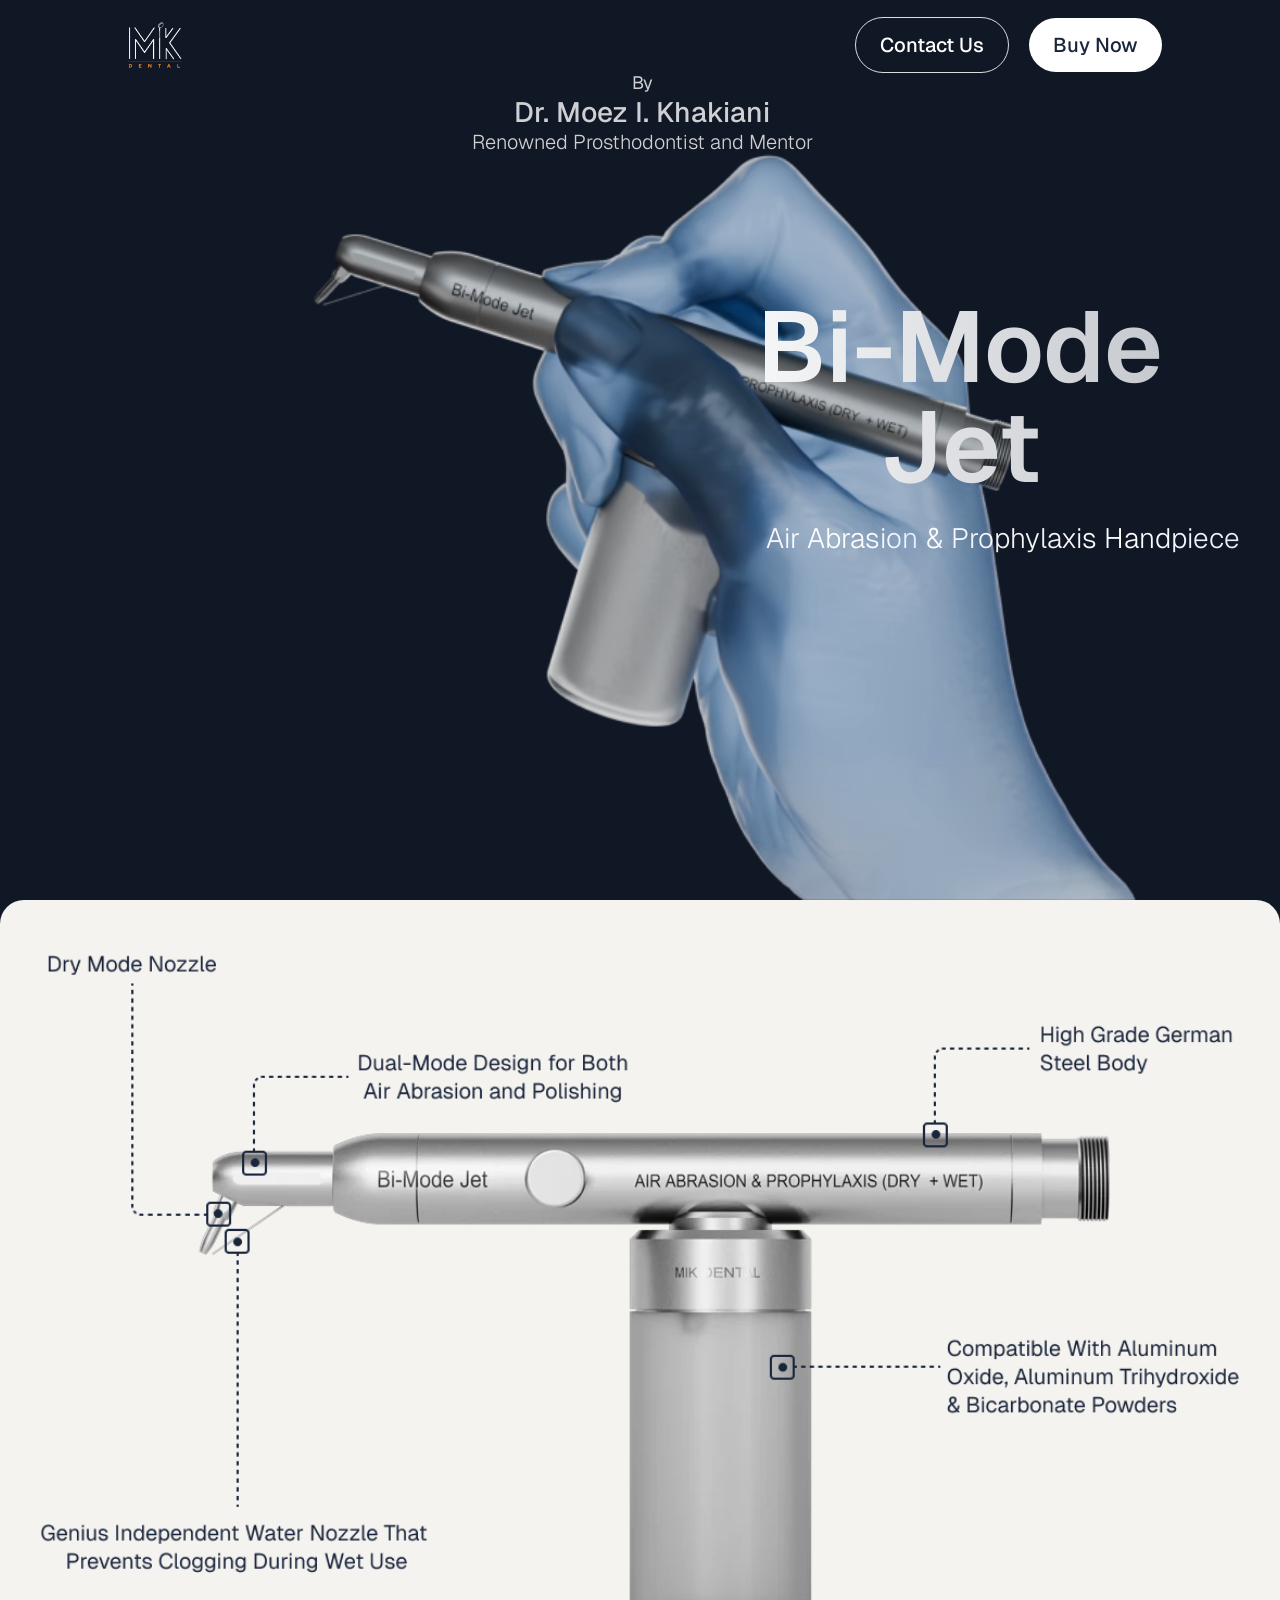
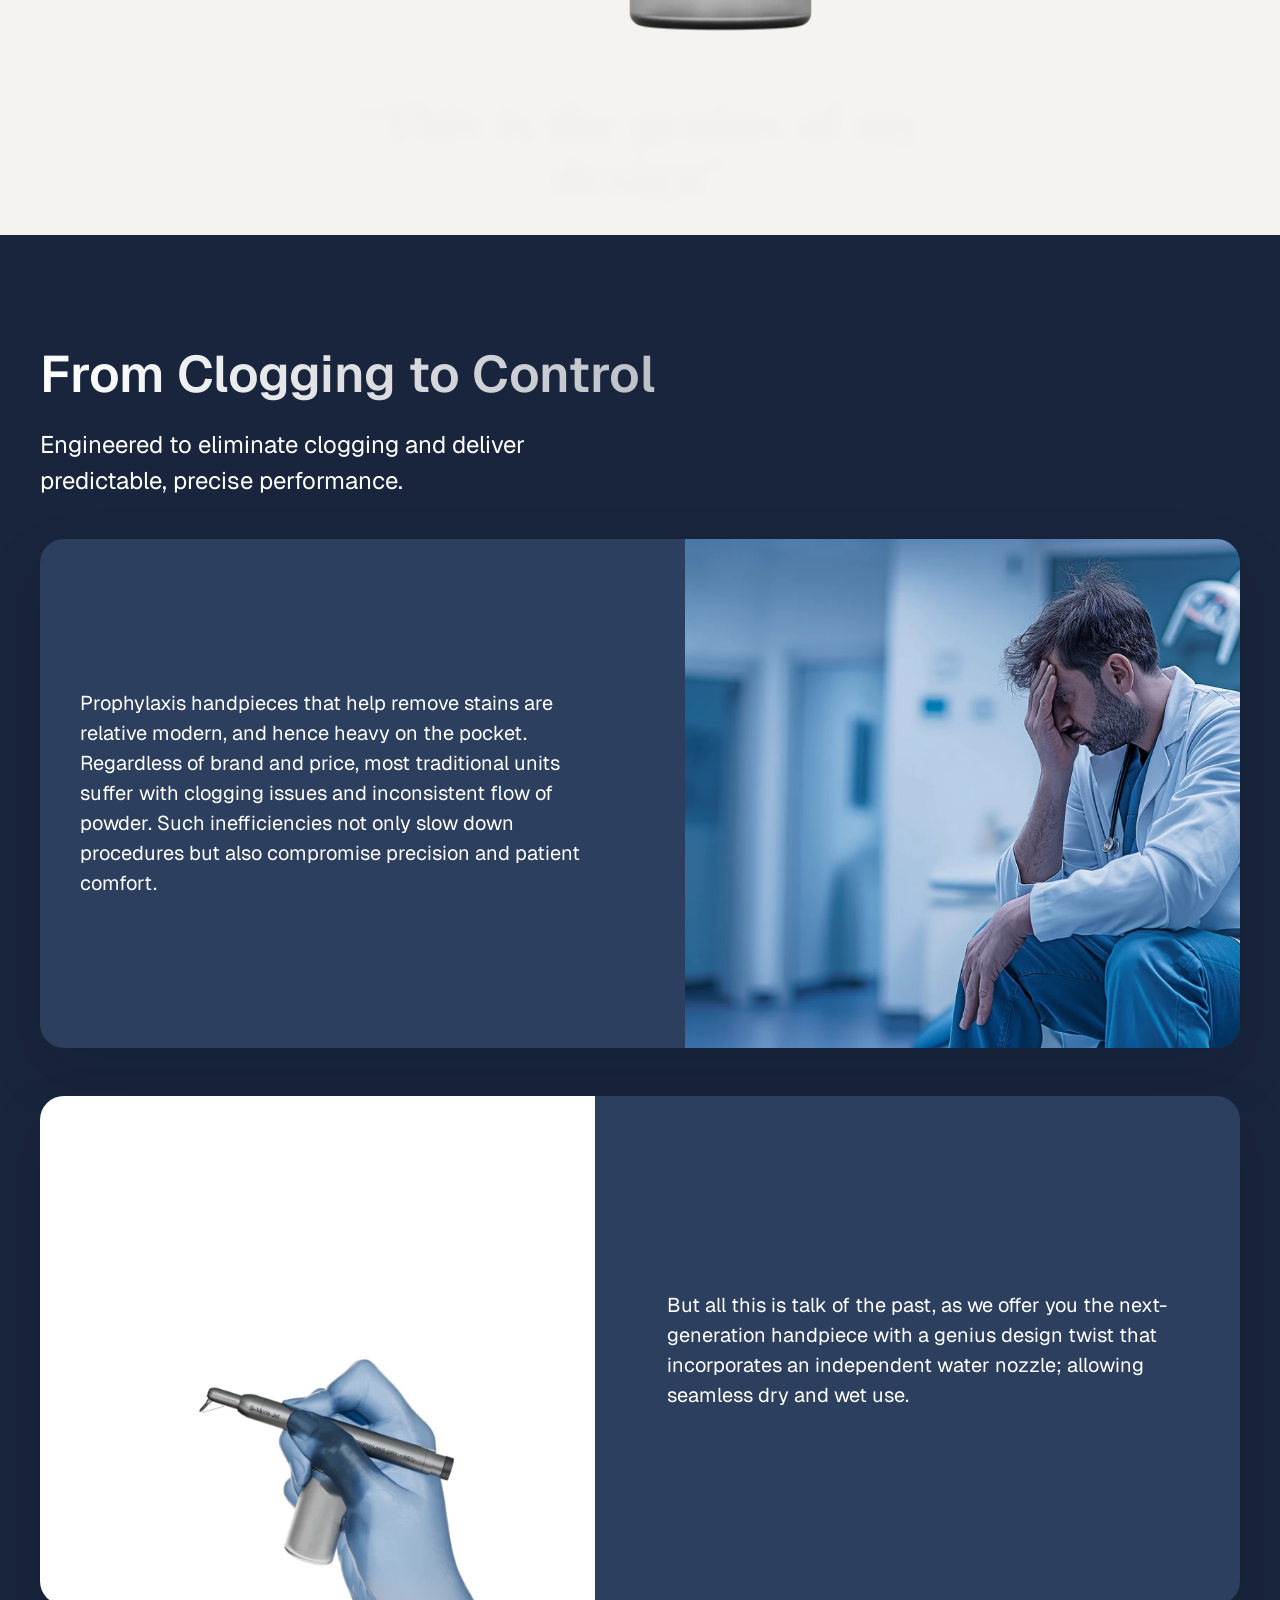
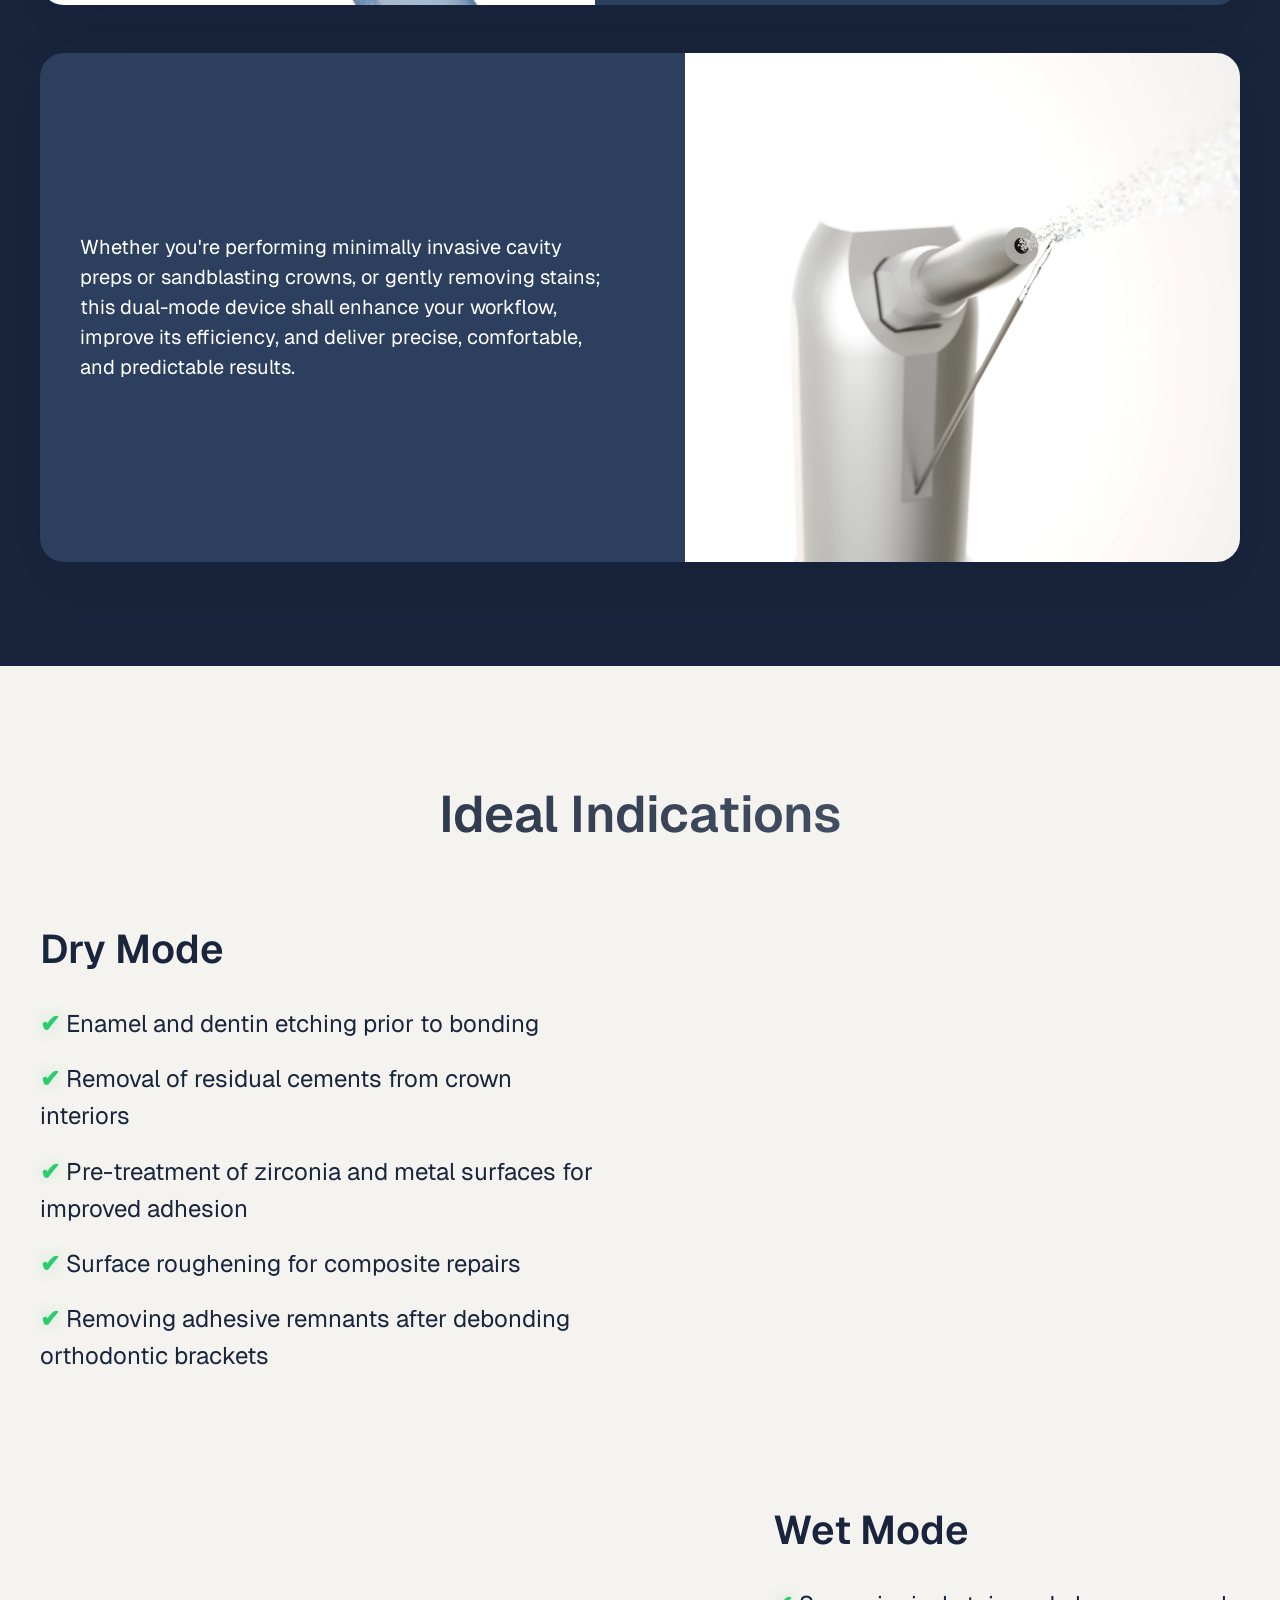
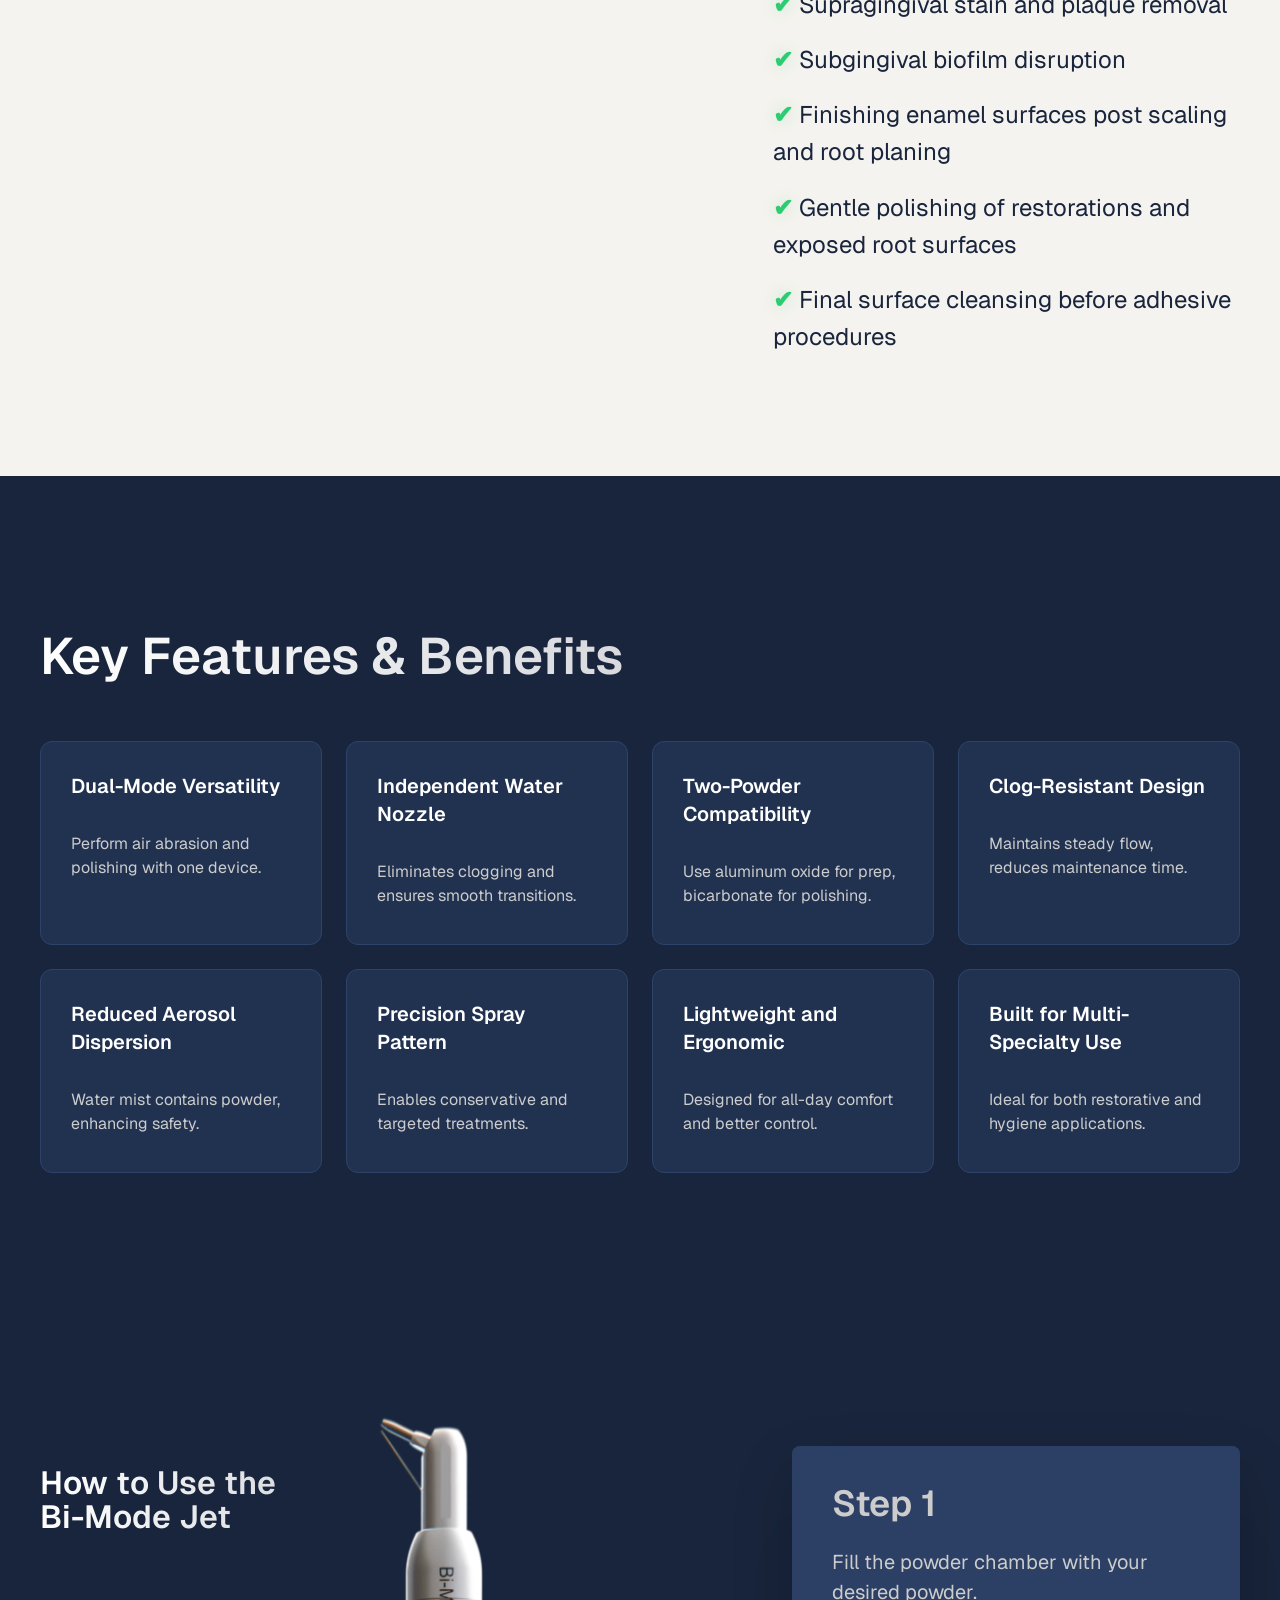
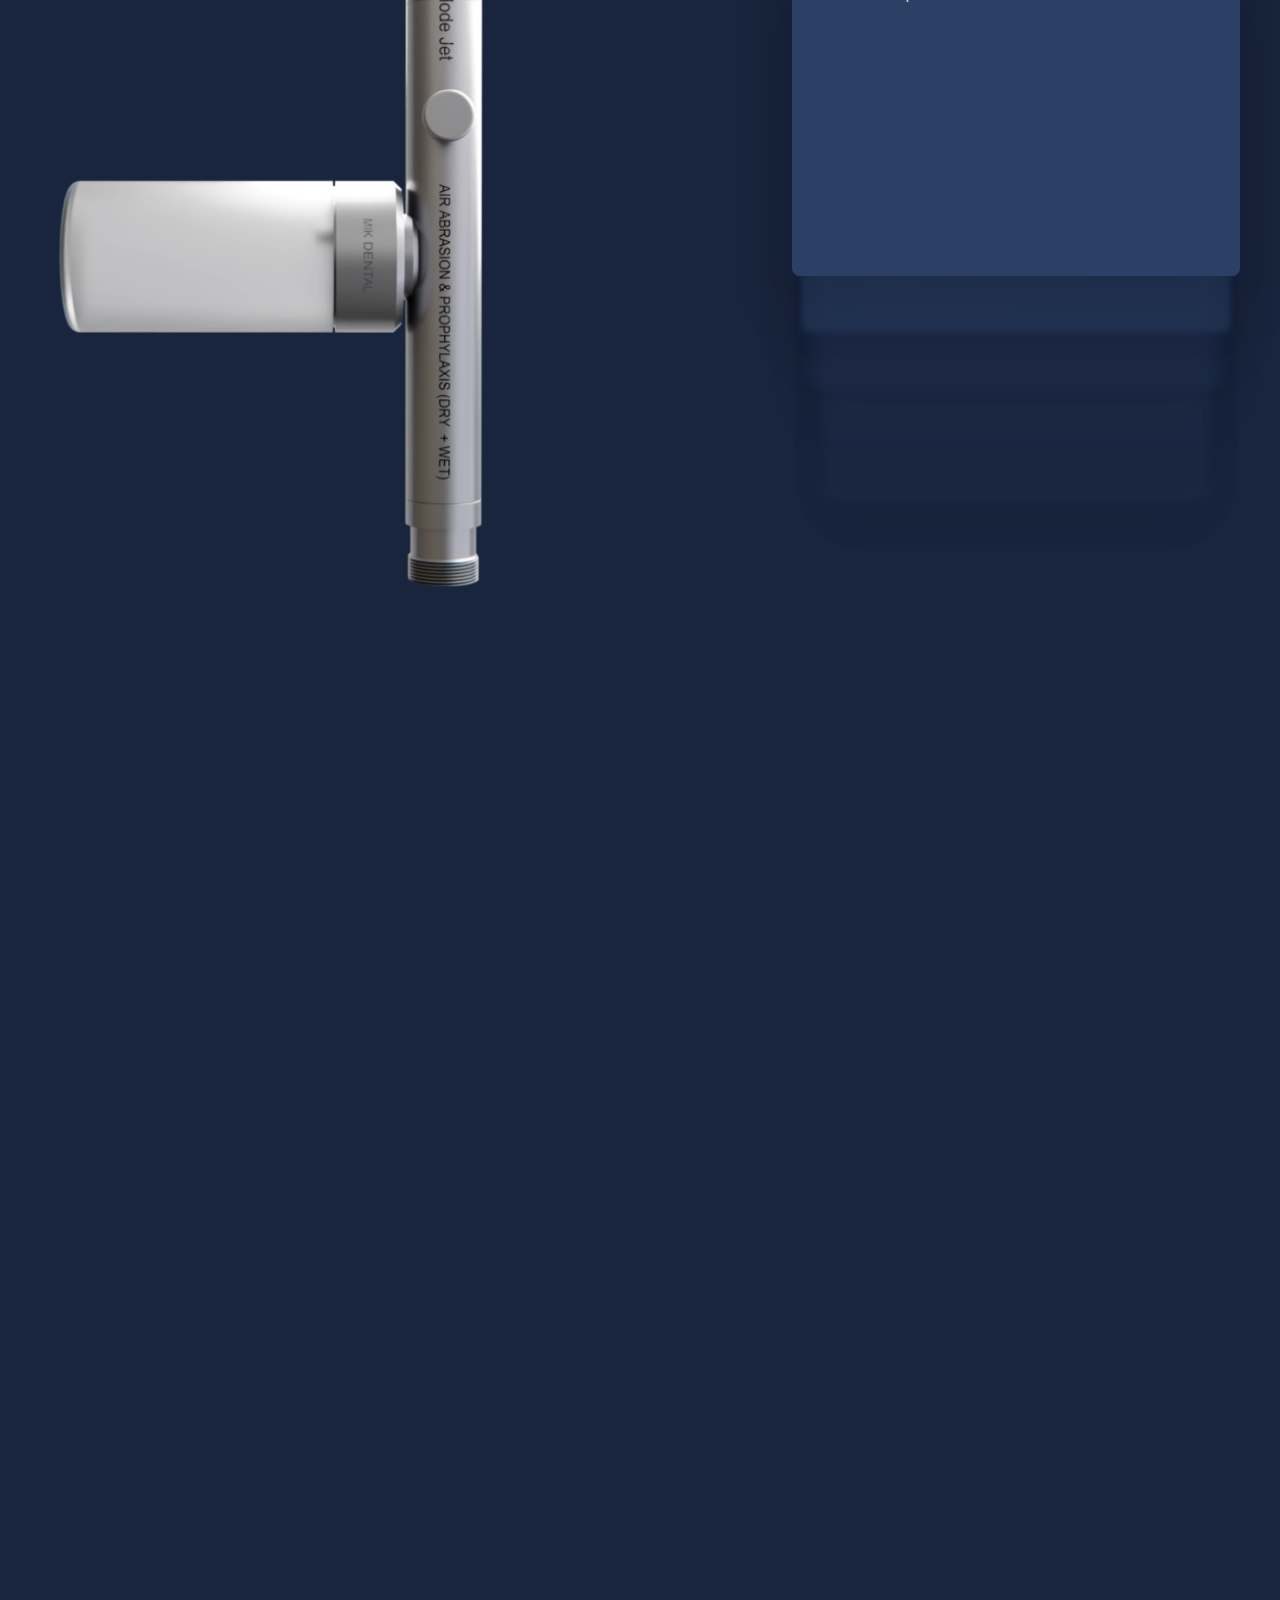
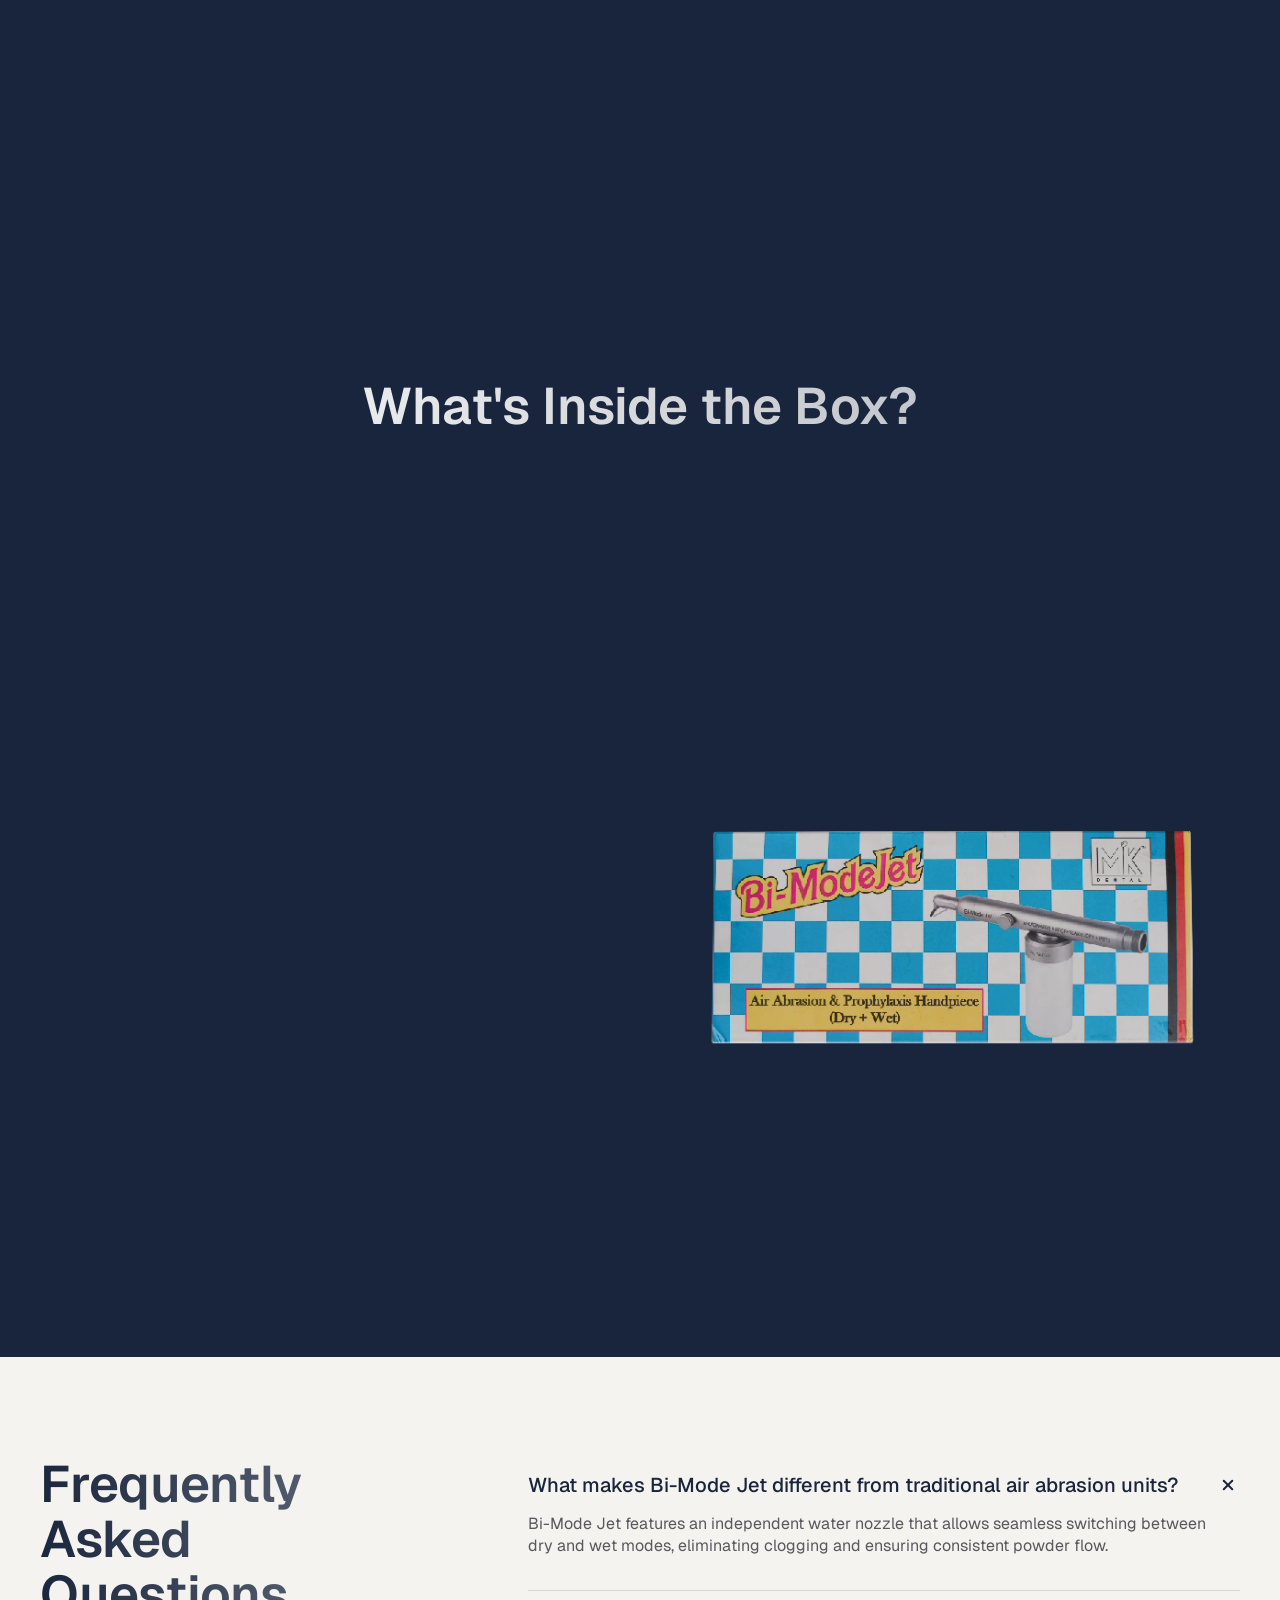
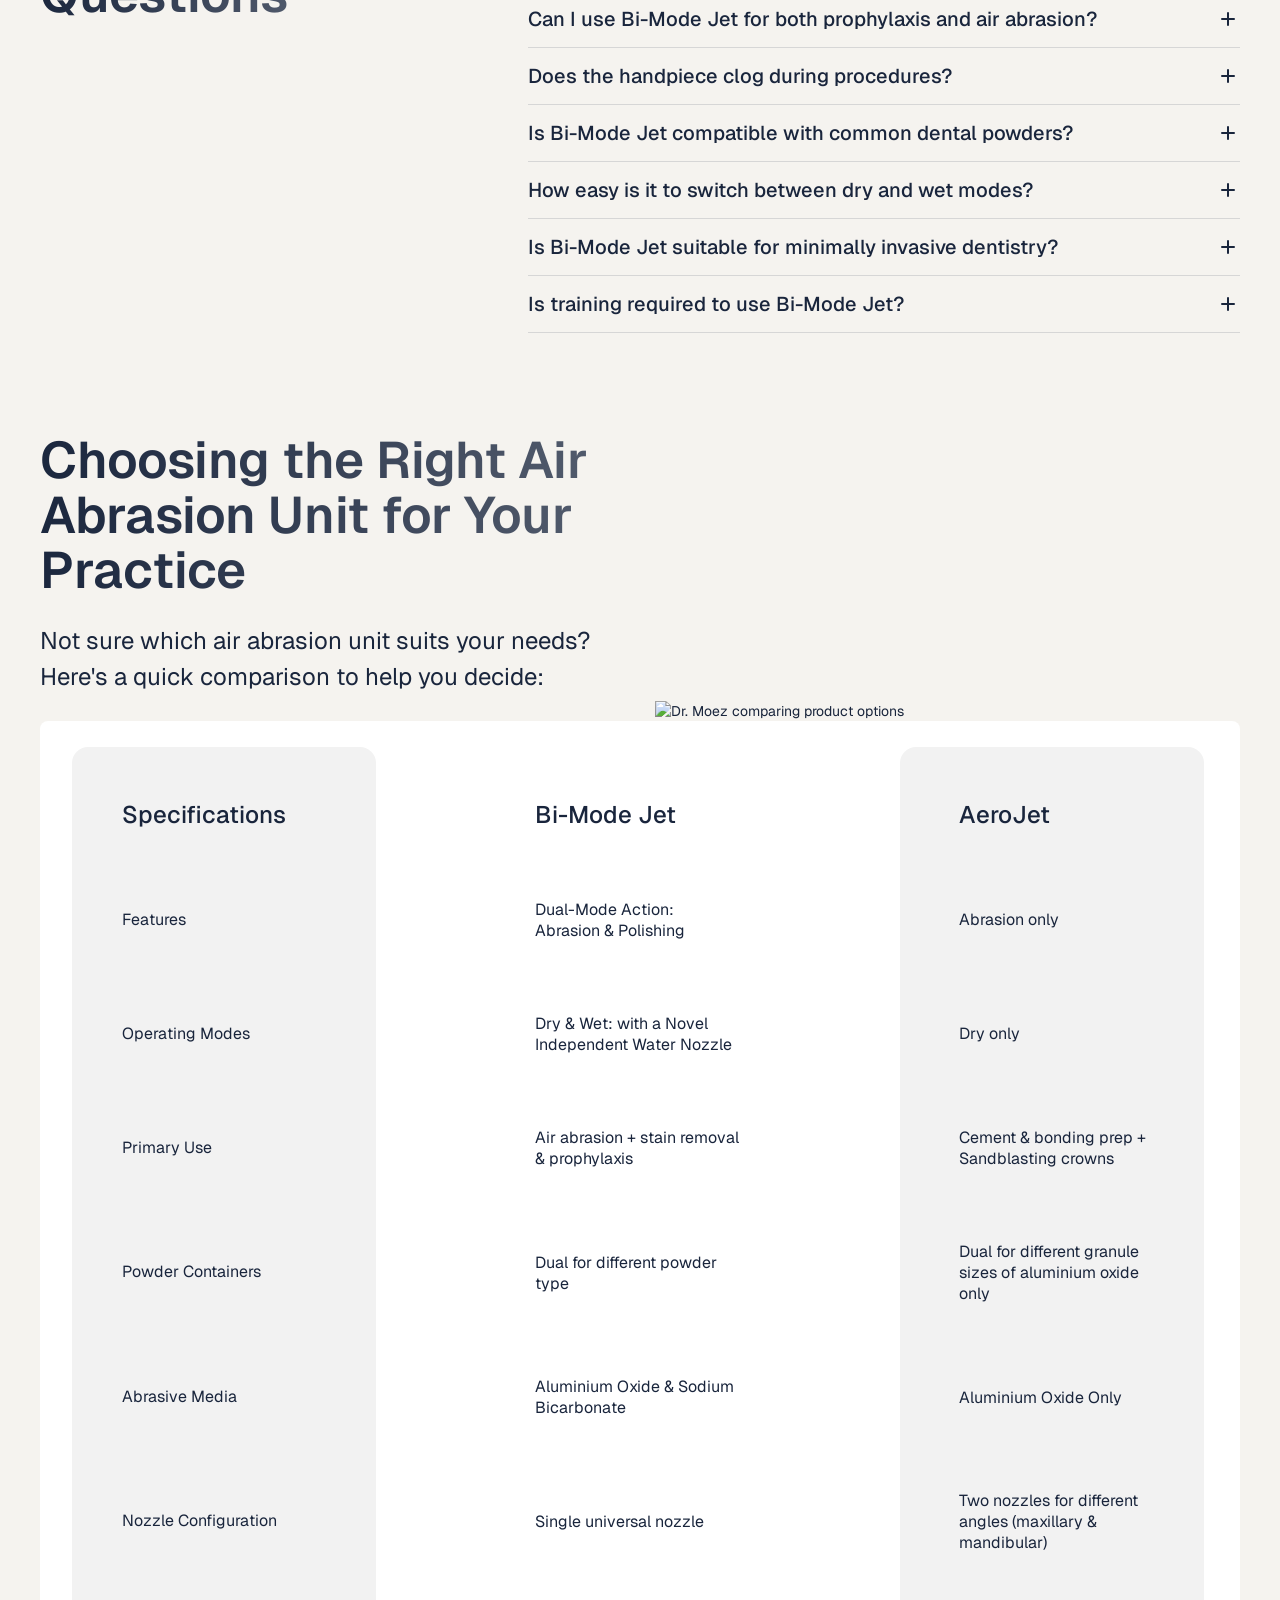
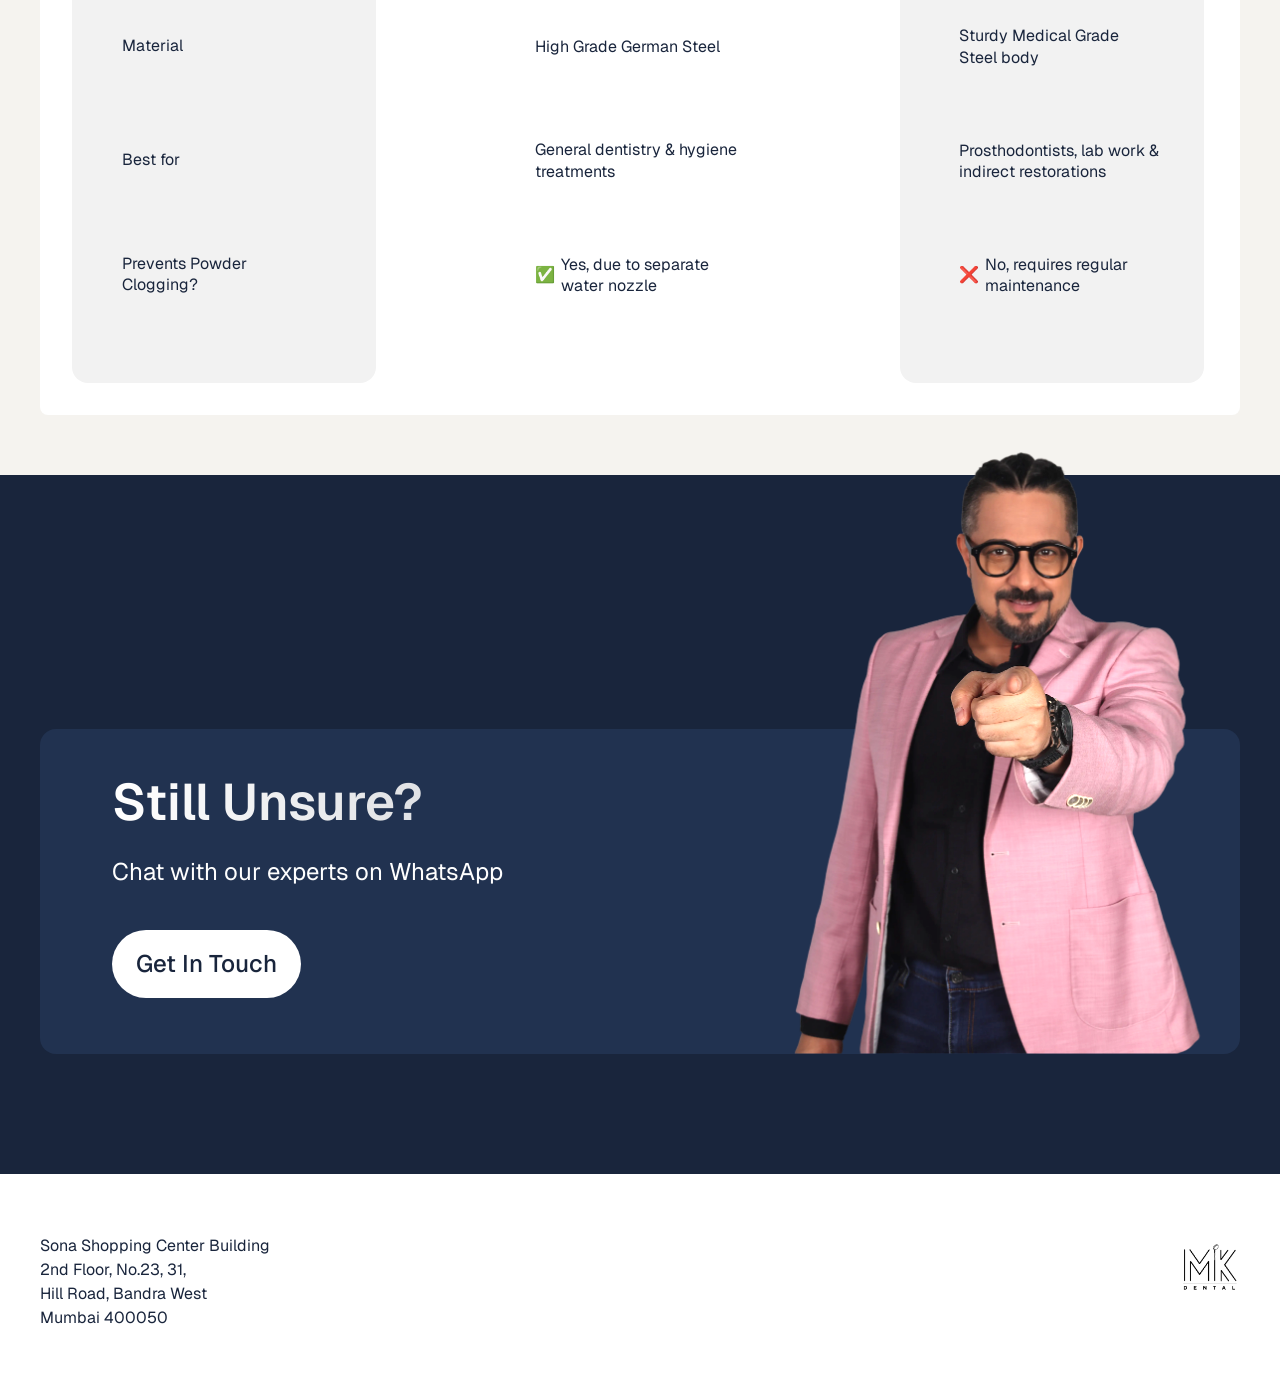
==== bi-mode-jet.html @ 70b5dc88 "bi-mode Final" ====
<!doctype html>
<html lang="en">
  <head>
    <meta charset="utf-8" />
    <title>Bi-Mode Jet</title>
    <meta
      content="Bi-Mode Jet is a dual-mode air abrasion and prophylaxis handpiece designed to prevent clogging, support wet and dry workflows, and deliver precise, comfortable restorative and hygiene treatments."
      name="description"
    />
    <meta content="Bi-Mode Jet" property="og:title" />
    <meta
      content="Bi-Mode Jet is a dual-mode air abrasion and prophylaxis handpiece designed to prevent clogging, support wet and dry workflows, and deliver precise, comfortable restorative and hygiene treatments."
      property="og:description"
    />
    <meta content="website" property="og:type" />
    <meta content="Bi-Mode Jet" property="twitter:title" />
    <meta
      content="Bi-Mode Jet is a dual-mode air abrasion and prophylaxis handpiece designed to prevent clogging, support wet and dry workflows, and deliver precise, comfortable restorative and hygiene treatments."
      property="twitter:description"
    />
    <meta content="summary_large_image" name="twitter:card" />
    <meta content="width=device-width, initial-scale=1" name="viewport" />
    <link href="./assets/shared.css" rel="stylesheet" type="text/css" />
    <link href="./assets/bi-mode-jet.css" rel="stylesheet" type="text/css" />
    <link href="https://fonts.googleapis.com" rel="preconnect" />
    <link
      href="https://fonts.gstatic.com"
      rel="preconnect"
      crossorigin="anonymous"
    />
    <script src="./assets/webfont.js" type="text/javascript"></script>
    <script type="text/javascript">
      WebFont.load({
        google: {
          families: [
            "Geist:300,400,500,600,700",
            "Inter:400,500,600,700",
            "Playfair Display:700",
          ],
        },
      });
    </script>
    <script type="text/javascript">
      !(function (o, c) {
        var n = c.documentElement,
          t = " w-mod-";
        ((n.className += t + "js"),
          ("ontouchstart" in o ||
            (o.DocumentTouch && c instanceof DocumentTouch)) &&
            (n.className += t + "touch"));
      })(window, document);
    </script>
    <link
      href="./assets/684c4065716931dac3e75159_MIK-Logo-32x32.png"
      rel="shortcut icon"
      type="image/x-icon"
    />
    <link
      href="./assets/684c406891a7a26bbf089cfc_MIK-Logo-256x256.png"
      rel="apple-touch-icon"
    />
    <style>
      .bi-mode-jet-page .bi-mode-jet-nav-section {
        position: fixed;
        top: 0;
        left: 0;
        width: 100%;
        z-index: 50;
        display: flex;
        justify-content: center;
        padding: 12px 0;
        background-color: rgba(
          25,
          37,
          60,
          var(--bi-mode-jet-nav-bg-opacity, 0)
        );
        transition: background-color 0.14s linear;
      }

      .bi-mode-jet-page .bi-mode-jet-nav-section.is-scrolled {
        background-color: #19253c;
      }

      .bi-mode-jet-page .bi-mode-jet-hero {
        margin-top: 0;
      }

      .bi-mode-jet-page .bi-mode-jet-hero-credit-prefix {
        display: none;
        margin: 0 0 8px;
      }

      .bi-mode-jet-page .bi-mode-jet-compare-tabs {
        display: none;
      }

      @media screen and (max-width: 1280px) {
        .bi-mode-jet-page .bi-mode-jet-hero-doctor,
        .bi-mode-jet-page .bi-mode-jet-animation {
          display: none;
        }

        .bi-mode-jet-page .bi-mode-jet-hero {
          position: relative;
          top: auto;
          left: auto;
          width: 100%;
          z-index: 0;
          padding-top: 72px;
        }

        .bi-mode-jet-page .bi-mode-jet-hero-inner {
          min-height: calc(100svh - 72px);
          align-items: center;
          justify-content: flex-start;
          gap: 24px;
          padding-bottom: 0;
        }

        .bi-mode-jet-page .bi-mode-jet-hero-copy {
          display: flex;
          flex-direction: column;
          width: min(100%, 560px);
          margin: 84px auto 0;
          gap: 24px;
          text-align: center;
        }

        .bi-mode-jet-page .bi-mode-jet-hero-credit {
          position: relative;
          right: auto;
          bottom: auto;
          z-index: 2;
          width: min(100%, 420px);
          margin: 0 auto;
          opacity: 0.9;
          text-align: center;
        }

        .bi-mode-jet-page .bi-mode-jet-hero-credit-prefix {
          display: block;
          font-size: 18px;
          font-weight: 400;
          line-height: 1.2;
        }

        .bi-mode-jet-page .bi-mode-jet-hero-skeleton {
          position: absolute;
          left: calc(50% - 60vw);
          bottom: 0;
          display: block;
          width: 120vw;
          max-width: none;
          height: auto;
          margin: 0;
          object-fit: cover;
          object-position: center bottom;
        }
      }

      @media screen and (max-width: 767px) {
        .bi-mode-jet-page .bi-mode-jet-nav-section {
          min-height: 65px;
          padding: 0;
          align-items: center;
        }

        .bi-mode-jet-page .bi-mode-jet-nav {
          width: calc(100vw - 32px);
          height: 65px;
          min-height: 65px;
          flex-direction: row;
          align-items: center;
          justify-content: space-between;
          gap: 12px;
        }

        .bi-mode-jet-page .bi-mode-jet-nav-actions {
          width: auto;
          flex-direction: row;
          align-items: center;
          gap: 10px;
          flex-shrink: 0;
        }

        .bi-mode-jet-page .bi-mode-jet-nav-actions .bi-mode-jet-pill {
          width: auto;
          min-width: 94px;
          height: 37px;
          min-height: 37px;
          padding: 8px 10px;
          border-width: 1px;
          border-radius: 100px;
          gap: 10px;
          font-size: 14px;
          line-height: 1;
          white-space: nowrap;
        }

        .bi-mode-jet-page .bi-mode-jet-nav-actions .bi-mode-jet-pill-outline {
          min-width: 104px;
        }

        .bi-mode-jet-page .bi-mode-jet-hero-doctor,
        .bi-mode-jet-page .bi-mode-jet-animation {
          display: none;
        }

        .bi-mode-jet-page .bi-mode-jet-hero-copy {
          width: min(100%, 348px);
          margin: 100px auto 0;
          gap: 28px;
        }

        .bi-mode-jet-page .bi-mode-jet-hero-copy h1 {
          font-size: 62px;
          line-height: 0.94;
        }

        .bi-mode-jet-page .bi-mode-jet-hero-subtitle {
          justify-content: center;
          gap: 6px;
          font-size: 24px;
          line-height: 1.15;
        }

        .bi-mode-jet-page .bi-mode-jet-hero-credit {
          width: min(100%, 320px);
          margin: 0 auto 8px;
        }

        .bi-mode-jet-page .bi-mode-jet-hero-credit-prefix {
          font-size: 16px;
        }

        .bi-mode-jet-page .bi-mode-jet-hero-credit-name {
          font-size: 24px;
        }

        .bi-mode-jet-page .bi-mode-jet-hero-credit-role {
          margin-top: 8px;
          font-size: 18px;
        }

        .bi-mode-jet-page .bi-mode-jet-hero-skeleton {
          left: calc(50% - 75vw);
          width: 150vw;
        }

        .bi-mode-jet-page .bi-mode-jet-story-cards {
          gap: 20px;
        }

        .bi-mode-jet-page .bi-mode-jet-story-card,
        .bi-mode-jet-page .bi-mode-jet-story-card-left,
        .bi-mode-jet-page .bi-mode-jet-story-card-right {
          width: 100%;
          box-sizing: border-box;
          min-height: 389px;
          grid-template-columns: 1fr;
          gap: 20px;
          margin: 0;
          border: 0.34px solid rgba(255, 255, 255, 0.14);
          border-radius: 8.06px;
          padding-bottom: 20px;
        }

        .bi-mode-jet-page .bi-mode-jet-story-card-copy {
          order: 2;
          padding: 0 20px;
        }

        .bi-mode-jet-page .bi-mode-jet-story-card-media {
          order: 1;
          min-height: 220px;
          height: 220px;
        }

        .bi-mode-jet-page
          .bi-mode-jet-indication-row-reverse
          .bi-mode-jet-indication-copy {
          order: 1;
        }

        .bi-mode-jet-page
          .bi-mode-jet-indication-row-reverse
          .bi-mode-jet-indication-media {
          order: 2;
        }

        .bi-mode-jet-page .bi-mode-jet-benefits-grid {
          grid-template-columns: 1fr;
          gap: 24px;
        }

        .bi-mode-jet-page .bi-mode-jet-benefit-card {
          width: 100%;
          min-height: 132px;
          height: 132px;
          box-sizing: border-box;
          display: flex;
          flex-direction: column;
          justify-content: flex-start;
          gap: 27px;
          padding: 20px;
          border: 1px solid #2e436a;
          border-radius: 8px;
        }

        .bi-mode-jet-page .bi-mode-jet-benefit-card h3 {
          font-family: Geist, Inter, Arial, sans-serif;
          font-size: 20px;
          font-weight: 600;
          line-height: 1.3;
        }

        .bi-mode-jet-page .bi-mode-jet-benefit-card p {
          margin: 0;
          font-family: Geist, Inter, Arial, sans-serif;
          font-size: 14px;
          font-weight: 400;
          line-height: 1.5;
        }

        .bi-mode-jet-page .bi-mode-jet-kaunsa-card {
          width: 100%;
          box-sizing: border-box;
          display: flex;
          flex-direction: column;
          gap: 24px;
          padding: 16px;
          border: 1px solid #dbdbdb;
          border-radius: 6px;
          background: #fff;
        }

        .bi-mode-jet-page .bi-mode-jet-kaunsa-card p,
        .bi-mode-jet-page .bi-mode-jet-kaunsa-card p + p {
          margin: 0;
          color: #19253c;
          font-family: Geist, Inter, Arial, sans-serif;
          font-size: 20px;
          font-weight: 400;
          line-height: 1.5;
        }

        .bi-mode-jet-page .bi-mode-jet-kaunsa-card a {
          color: #0051ec;
          text-decoration: underline;
          text-underline-offset: 1px;
        }

        .bi-mode-jet-page .bi-mode-jet-contact {
          padding-top: 72px;
          padding-bottom: 72px;
        }

        .bi-mode-jet-page .bi-mode-jet-contact-card {
          min-height: 280px;
          padding: 24px 20px;
          padding-bottom: 0;
          background: #213250;
          border-radius: 5px;
          overflow: visible;
        }

        .bi-mode-jet-page .bi-mode-jet-contact-copy {
          max-width: 237px;
        }

        .bi-mode-jet-page .bi-mode-jet-contact-copy h2 {
          font-size: 28px;
          font-weight: 600;
          line-height: 1.1;
          background-image: linear-gradient(90deg, #ffffff 0%, #1b273e 95.8%);
        }

        .bi-mode-jet-page .bi-mode-jet-contact-copy p {
          margin-top: 12px;
          color: #fff;
          font-family: Geist, Inter, Arial, sans-serif;
          font-size: 14px;
          font-weight: 400;
          line-height: 1.5;
        }

        .bi-mode-jet-page .bi-mode-jet-contact-copy .bi-mode-jet-pill {
          min-height: 0;
          margin-top: 32px;
          padding: 6px 12px;
          background: #fff;
          color: #0a0a0a;
          font-size: 14px;
          font-weight: 500;
          line-height: 1.5;
        }

        .bi-mode-jet-page .bi-mode-jet-contact-image {
          position: absolute;
          right: -42px;
          bottom: 0;
          width: 232px;
          margin: 0;
          z-index: 4;
        }

        .bi-mode-jet-page .bi-mode-jet-footer {
          min-height: 240px;
          padding-top: 44px;
          padding-bottom: 32px;
        }

        .bi-mode-jet-page .bi-mode-jet-footer-inner {
          flex-direction: row;
          align-items: flex-start;
          justify-content: space-between;
          gap: 16px;
        }

        .bi-mode-jet-page .bi-mode-jet-footer-address {
          font-size: 10px;
          line-height: 1.5;
        }

        .bi-mode-jet-page .bi-mode-jet-footer-links {
          flex-direction: column;
          align-items: flex-start;
          justify-content: space-between;
          flex-wrap: nowrap;
          gap: 0;
          min-height: 62px;
        }

        .bi-mode-jet-page .bi-mode-jet-footer-links button {
          padding: 0;
          font-size: 10px;
          line-height: 1.5;
        }

        .bi-mode-jet-page .bi-mode-jet-footer-links img {
          display: none;
        }

        .bi-mode-jet-page .bi-mode-jet-footer-logo {
          bottom: 26px;
          width: 67px;
        }

        .bi-mode-jet-page .bi-mode-jet-compare-tabs {
          display: flex;
          align-items: center;
          gap: 16px;
          margin-top: 24px;
          padding: 8px 12px;
          background: #fff;
          border: 1px solid #19253c;
          border-radius: 4px;
        }

        .bi-mode-jet-page .bi-mode-jet-compare-tab {
          flex: 1 1 0;
          display: flex;
          align-items: center;
          justify-content: center;
          min-height: 40px;
          padding: 10px 16px;
          border: 0;
          border-radius: 6px;
          background: transparent;
          color: #19253c;
          font-family: Geist, Inter, Arial, sans-serif;
          font-size: 14px;
          font-weight: 500;
          line-height: 1;
          text-align: center;
          transition:
            background-color 0.2s ease,
            color 0.2s ease;
        }

        .bi-mode-jet-page .bi-mode-jet-compare-tab.is-active {
          background: #19253c;
          color: #fff;
        }

        .bi-mode-jet-page .bi-mode-jet-compare-table {
          grid-template-columns: 156px minmax(0, 1fr);
          gap: 20px;
          margin-top: 16px;
          padding: 12px;
          align-items: start;
        }

        .bi-mode-jet-page .bi-mode-jet-compare-col {
          min-height: 0;
        }

        .bi-mode-jet-page .bi-mode-jet-compare-col h3 {
          font-size: 16px;
          line-height: 1.2;
        }

        .bi-mode-jet-page .bi-mode-jet-compare-col ul {
          margin-top: 24px;
        }

        .bi-mode-jet-page .bi-mode-jet-compare-col li {
          align-items: flex-start;
          font-size: 14px;
          line-height: 1.3;
        }

        .bi-mode-jet-page .bi-mode-jet-compare-col-labels {
          padding: 20px 16px;
          border-radius: 8px;
        }

        .bi-mode-jet-page .bi-mode-jet-compare-col-main,
        .bi-mode-jet-page .bi-mode-jet-compare-col-alt {
          display: none;
          padding: 20px 0 0;
          background: transparent;
        }

        .bi-mode-jet-page
          .bi-mode-jet-compare-table[data-active-compare="main"]
          .bi-mode-jet-compare-col-main,
        .bi-mode-jet-page
          .bi-mode-jet-compare-table[data-active-compare="alt"]
          .bi-mode-jet-compare-col-alt {
          display: block;
        }

        .bi-mode-jet-page .bi-mode-jet-hero {
          padding-top: 116px;
        }
      }

      .bi-mode-jet-page h2.bi-mode-jet-gradient-heading,
      .bi-mode-jet-page h2.bi-mode-jet-light-gradient-heading {
        background-size: 180% 180%;
        animation:
          bi-mode-jet-hero-gradient-flow 12s ease-in-out infinite,
          bi-mode-jet-hero-gradient-breathe 7.2s ease-in-out infinite;
        will-change: background-position, filter;
      }

      .bi-mode-jet-page .bi-mode-jet-faq-body {
        display: grid;
        grid-template-rows: 0fr;
        padding: 0 24px 0 0;
        opacity: 0;
        transition:
          grid-template-rows 0.32s ease,
          padding-bottom 0.32s ease,
          opacity 0.24s ease;
      }

      .bi-mode-jet-page .bi-mode-jet-faq-body > * {
        overflow: hidden;
      }

      .bi-mode-jet-page .bi-mode-jet-faq-body p {
        transform: translateY(-8px);
        transition: transform 0.32s ease;
      }

      .bi-mode-jet-page .bi-mode-jet-faq-item.is-open .bi-mode-jet-faq-body {
        grid-template-rows: 1fr;
        padding-bottom: 32px;
        opacity: 1;
      }

      .bi-mode-jet-page .bi-mode-jet-faq-item.is-open .bi-mode-jet-faq-body p {
        transform: translateY(0);
      }

      @media (prefers-reduced-motion: reduce) {
        .bi-mode-jet-page h2.bi-mode-jet-gradient-heading,
        .bi-mode-jet-page h2.bi-mode-jet-light-gradient-heading,
        .bi-mode-jet-page .bi-mode-jet-faq-body,
        .bi-mode-jet-page .bi-mode-jet-faq-body p {
          animation: none;
          transition: none;
          filter: none;
        }
      }
    </style>
  </head>
  <body class="bi-mode-jet-page">
    <main class="bi-mode-jet-shell" data-node-id="777:304">
      <section class="bi-mode-jet-nav-section">
        <div
          class="bi-mode-jet-container bi-mode-jet-nav"
          data-node-id="777:316"
        >
          <img
            src="./assets/bi-mode-jet-logo.png"
            loading="eager"
            alt="MIK Dental logo"
            class="bi-mode-jet-logo"
          />
          <div class="bi-mode-jet-nav-actions">
            <button
              class="bi-mode-jet-pill bi-mode-jet-pill-outline"
              type="button"
            >
              Contact Us
            </button>
            <button
              class="bi-mode-jet-pill bi-mode-jet-pill-solid"
              type="button"
            >
              Buy Now
            </button>
          </div>
        </div>
      </section>

      <section class="bi-mode-jet-hero" data-node-id="777:306">
        <div class="bi-mode-jet-container bi-mode-jet-hero-inner">
          <div class="bi-mode-jet-hero-copy" data-node-id="777:307">
            <h1 class="bi-mode-jet-gradient-heading">Bi-Mode Jet</h1>
            <p class="bi-mode-jet-hero-subtitle">
              <span>Air Abrasion</span>
              <span>&amp;</span>
              <span class="bi-mode-jet-hero-subtitle-gradient">
                Prophylaxis Handpiece
              </span>
            </p>
          </div>
          <div class="bi-mode-jet-hero-credit" data-node-id="777:313">
            <p class="bi-mode-jet-hero-credit-prefix">By</p>
            <p class="bi-mode-jet-hero-credit-name">Dr. Moez I. Khakiani</p>
            <p class="bi-mode-jet-hero-credit-role">
              Renowned Prosthodontist and Mentor
            </p>
          </div>
          <img
            src="./assets/bi-mode-jet-hero-doctor.png"
            loading="lazy"
            alt="Dr. Moez Khakiani holding the Bi-Mode Jet handpiece"
            class="bi-mode-jet-hero-doctor"
          />
          <video
            autoplay
            muted
            loop
            playsinline
            preload="metadata"
            aria-hidden="true"
            class="bi-mode-jet-hero-skeleton"
          >
            <source
              src="./assets/bi-mode/Hand + Product frame.webm"
              type="video/webm"
            />
          </video>
        </div>
      </section>

      <section class="bi-mode-jet-animation" data-node-id="777:305">
        <div class="bi-mode-jet-container bi-mode-jet-animation-inner">
          <div class="bi-mode-jet-kaunsa-copy bi-mode-jet-animation-copy">
            <p class="bi-mode-jet-kaunsa-pretitle">
              <span class="bi-mode-jet-kaunsa-pretitle-text">
                There are multiple air abrasion units available in the market;
                some really cheap and others insanely expensive. And as a
                Prosthodontist, I would always wonder
              </span>
            </p>
            <div class="bi-mode-jet-animation-title-row">
              <h2 class="bi-mode-jet-kaunsa-title">
                <span class="bi-mode-jet-kaunsa-title-text"
                  >&#39;Kaunsa Kharidu?&#39;</span
                >
              </h2>
              <span class="bi-mode-jet-animation-arrow" aria-hidden="true">
                <span class="bi-mode-jet-animation-arrow-line"></span>
                <span class="bi-mode-jet-animation-arrow-head"></span>
              </span>
            </div>
          </div>
          <div class="bi-mode-jet-animation-media">
            <div class="bi-mode-jet-animation-glow"></div>
            <video
              autoplay
              muted
              loop
              playsinline
              preload="metadata"
              aria-label="Bi-Mode Jet handpiece render"
              class="bi-mode-jet-animation-image"
            >
              <source
                src="./assets/bi-mode/Hover product frame.webm"
                type="video/webm"
              />
            </video>
          </div>
        </div>
      </section>

      <section class="bi-mode-jet-description" data-node-id="777:332">
        <div class="bi-mode-jet-description-desktop">
          <img
            src="./assets/bi-mode/Description.png"
            loading="lazy"
            alt="Bi-Mode Jet feature overview"
            class="bi-mode-jet-description-desktop-image"
          />
        </div>

        <div class="bi-mode-jet-description-mobile">
          <div class="bi-mode-jet-description-device-wrap">
            <img
              src="./assets/bi-mode/front.png"
              loading="lazy"
              alt="Bi-Mode Jet side profile"
              class="bi-mode-jet-description-device"
            />
          </div>

          <ul class="bi-mode-jet-description-pointers">
            <li>Dual-Mode Design for Both Air Abrasion and Polishing</li>
            <li>High Grade German Steel Body</li>
            <li>Compatible With Aluminum Oxide &amp; Bicarbonate Powders</li>
            <li>
              Genius Independent Water Nozzle That Prevents Clogging During Wet
              Use
            </li>
          </ul>
        </div>

        <div class="bi-mode-jet-description-quote bi-mode-jet-kaunsa-copy">
          <h2 class="bi-mode-jet-kaunsa-title">
            <span class="bi-mode-jet-kaunsa-title-text"
              >&ldquo;This is the genius of my design&rdquo;</span
            >
          </h2>
        </div>
      </section>

      <section
        class="bi-mode-jet-story bi-mode-jet-dark-section"
        data-node-id="777:355"
      >
        <div class="bi-mode-jet-container">
          <div class="bi-mode-jet-story-header">
            <h2 class="bi-mode-jet-gradient-heading">
              From Clogging to Control
            </h2>
            <p>
              Engineered to eliminate clogging and deliver
              <br />
              predictable, precise performance.
            </p>
          </div>

          <div class="bi-mode-jet-story-cards">
            <article
              class="bi-mode-jet-story-card bi-mode-jet-story-card-right"
            >
              <div class="bi-mode-jet-story-card-copy">
                <p>
                  Prophylaxis handpieces that help remove stains are relative
                  modern, and hence heavy on the pocket. Regardless of brand and
                  price, most traditional units suffer with clogging issues and
                  inconsistent flow of powder. Such inefficiencies not only slow
                  down procedures but also compromise precision and patient
                  comfort.
                </p>
              </div>
              <div class="bi-mode-jet-story-card-media">
                <img
                  src="./assets/bi-mode/dentist.webp"
                  loading="lazy"
                  alt="Traditional handpiece in use"
                />
              </div>
            </article>

            <article class="bi-mode-jet-story-card bi-mode-jet-story-card-left">
              <div class="bi-mode-jet-story-card-media">
                <img
                  src="./assets/bi-mode/hand.webp"
                  loading="lazy"
                  alt="Bi-Mode Jet close-up detail"
                />
              </div>
              <div class="bi-mode-jet-story-card-copy">
                <p>
                  But all this is talk of the past, as we offer you the
                  next-generation handpiece with a genius design twist that
                  incorporates an independent water nozzle; allowing seamless
                  dry and wet use.
                </p>
              </div>
            </article>

            <article
              class="bi-mode-jet-story-card bi-mode-jet-story-card-right"
            >
              <div class="bi-mode-jet-story-card-copy">
                <p>
                  Whether you&#39;re performing minimally invasive cavity preps
                  or sandblasting crowns, or gently removing stains; this
                  dual-mode device shall enhance your workflow, improve its
                  efficiency, and deliver precise, comfortable, and predictable
                  results.
                </p>
              </div>
              <div class="bi-mode-jet-story-card-media">
                <img
                  src="./assets/bi-mode/wet-mode.webp"
                  loading="lazy"
                  alt="Bi-Mode Jet in clinical context"
                />
              </div>
            </article>
          </div>
        </div>
      </section>

      <section class="bi-mode-jet-indications" data-node-id="777:378">
        <div class="bi-mode-jet-container">
          <h2 class="bi-mode-jet-light-gradient-heading">Ideal Indications</h2>

          <div class="bi-mode-jet-indication-row">
            <div class="bi-mode-jet-indication-copy">
              <h3>Dry Mode</h3>
              <ul>
                <li>Enamel and dentin etching prior to bonding</li>
                <li>Removal of residual cements from crown interiors</li>
                <li>
                  Pre-treatment of zirconia and metal surfaces for improved
                  adhesion
                </li>
                <li>Surface roughening for composite repairs</li>
                <li>
                  Removing adhesive remnants after debonding orthodontic
                  brackets
                </li>
              </ul>
            </div>
            <div
              class="bi-mode-jet-indication-media bi-mode-jet-indication-media-dry"
            >
              <video
                autoplay
                muted
                loop
                playsinline
                preload="metadata"
                aria-label="Dry mode handpiece render"
              >
                <source
                  src="./assets/bi-mode/Dry mode frame.mp4"
                  type="video/mp4"
                />
              </video>
              <img
                src="./assets/bi-mode-jet-indications-shadow-large.png"
                loading="lazy"
                alt=""
                class="bi-mode-jet-shadow bi-mode-jet-shadow-wide"
              />
            </div>
          </div>

          <div
            class="bi-mode-jet-indication-row bi-mode-jet-indication-row-reverse"
          >
            <div
              class="bi-mode-jet-indication-media bi-mode-jet-indication-media-wet"
            >
              <video
                autoplay
                muted
                loop
                playsinline
                preload="metadata"
                aria-label="Wet mode handpiece render"
              >
                <source
                  src="./assets/bi-mode/Wet Mode frame.mp4"
                  type="video/mp4"
                />
              </video>
              <img
                src="./assets/bi-mode-jet-indications-shadow-small.png"
                loading="lazy"
                alt=""
                class="bi-mode-jet-shadow bi-mode-jet-shadow-tight"
              />
            </div>
            <div class="bi-mode-jet-indication-copy">
              <h3>Wet Mode</h3>
              <ul>
                <li>Supragingival stain and plaque removal</li>
                <li>Subgingival biofilm disruption</li>
                <li>Finishing enamel surfaces post scaling and root planing</li>
                <li>
                  Gentle polishing of restorations and exposed root surfaces
                </li>
                <li>Final surface cleansing before adhesive procedures</li>
              </ul>
            </div>
          </div>
        </div>
      </section>

      <section
        class="bi-mode-jet-benefits bi-mode-jet-dark-section"
        data-node-id="777:706"
      >
        <div class="bi-mode-jet-container">
          <h2 class="bi-mode-jet-gradient-heading">
            Key Features &amp; Benefits
          </h2>
          <div class="bi-mode-jet-benefits-grid">
            <article class="bi-mode-jet-benefit-card">
              <h3>Dual-Mode Versatility</h3>
              <p>Perform air abrasion and polishing with one device.</p>
            </article>
            <article class="bi-mode-jet-benefit-card">
              <h3>Independent Water Nozzle</h3>
              <p>Eliminates clogging and ensures smooth transitions.</p>
            </article>
            <article class="bi-mode-jet-benefit-card">
              <h3>Two-Powder Compatibility</h3>
              <p>Use aluminum oxide for prep, bicarbonate for polishing.</p>
            </article>
            <article class="bi-mode-jet-benefit-card">
              <h3>Clog-Resistant Design</h3>
              <p>Maintains steady flow, reduces maintenance time.</p>
            </article>
            <article class="bi-mode-jet-benefit-card">
              <h3>Reduced Aerosol Dispersion</h3>
              <p>Water mist contains powder, enhancing safety.</p>
            </article>
            <article class="bi-mode-jet-benefit-card">
              <h3>Precision Spray Pattern</h3>
              <p>Enables conservative and targeted treatments.</p>
            </article>
            <article class="bi-mode-jet-benefit-card">
              <h3>Lightweight and Ergonomic</h3>
              <p>Designed for all-day comfort and better control.</p>
            </article>
            <article class="bi-mode-jet-benefit-card">
              <h3>Built for Multi-Specialty Use</h3>
              <p>Ideal for both restorative and hygiene applications.</p>
            </article>
          </div>
        </div>
      </section>

      <!--
      <section class="bi-mode-jet-manual" data-node-id="777:705">
        <div class="bi-mode-jet-container bi-mode-jet-manual-inner">
          <div class="bi-mode-jet-manual-copy">
            <h2>Download the Instruction Manual</h2>
            <form class="bi-mode-jet-manual-form" onsubmit="return false;">
              <label class="bi-mode-jet-manual-input-wrap">
                <span class="bi-mode-jet-visually-hidden">Email address</span>
                <input
                  type="email"
                  class="bi-mode-jet-manual-input"
                  placeholder="Enter your email address"
                />
              </label>
              <button
                class="bi-mode-jet-pill bi-mode-jet-pill-dark bi-mode-jet-manual-button"
                type="button"
              >
                Download Now
              </button>
            </form>
          </div>
          <div class="bi-mode-jet-manual-media">
            <img
              src="./assets/bi-mode/front.webp"
              loading="lazy"
              alt="Bi-Mode Jet angled render"
            />
          </div>
        </div>
      </section>
      -->

      <section
        class="bi-mode-jet-how-to bi-mode-jet-dark-section"
        data-node-id="777:755"
      >
        <div class="bi-mode-jet-container bi-mode-jet-how-to-inner">
          <div class="bi-mode-jet-how-to-media">
            <h2 class="bi-mode-jet-gradient-heading">
              How to Use the
              <br />
              Bi-Mode Jet
            </h2>
            <video
              autoplay
              muted
              loop
              playsinline
              preload="metadata"
              aria-label="Bi-Mode Jet instructional render"
            >
              <source
                src="./assets/bi-mode/Hover product frame.webm"
                type="video/webm"
              />
            </video>
          </div>
          <div class="bi-mode-jet-how-to-steps">
            <article class="bi-mode-jet-step-card">
              <h3>Step 1</h3>
              <p>Fill the powder chamber with your desired powder.</p>
            </article>
            <article class="bi-mode-jet-step-card">
              <h3>Step 2</h3>
              <p>
                Adjust air pressure to the recommended range (typically 40-80
                psi).
              </p>
            </article>
            <article class="bi-mode-jet-step-card">
              <h3>Step 3</h3>
              <p>Position the nozzle 2-5 mm from the surface to be treated.</p>
            </article>
            <article class="bi-mode-jet-step-card">
              <h3>Step 4</h3>
              <p>
                Activate the foot control and press the button on the side of
                the handpiece to begin abrasion; use steady, controlled
                movements.
              </p>
            </article>
            <article class="bi-mode-jet-step-card">
              <h3>Step 5</h3>
              <p>
                Stop and inspect the treated area; repeat if additional
                prep/polish is needed.
              </p>
            </article>
            <article class="bi-mode-jet-step-card">
              <h3>Step 6</h3>
              <p>
                After every use, flush the handpiece with air and clean the
                nozzle with the provided pin, so as to prevent accidental
                clogging.
              </p>
            </article>
          </div>
        </div>
      </section>

      <section
        class="bi-mode-jet-box-section bi-mode-jet-dark-section"
        data-node-id="777:787"
      >
        <div class="bi-mode-jet-container">
          <h2 class="bi-mode-jet-gradient-heading bi-mode-jet-centered-heading">
            What&#39;s Inside the Box?
          </h2>
          <div class="bi-mode-jet-box-grid">
            <div class="bi-mode-jet-box-list">
              <div class="bi-mode-jet-box-item">
                <p>1x Bi-Mode Jet Handpiece (Dry+Wet Use)</p>
                <img
                  src="./assets/bi-mode-jet-box-line.svg"
                  loading="lazy"
                  alt=""
                />
              </div>
              <div class="bi-mode-jet-box-item">
                <p>2x Powder Dispenser Bottle</p>
                <img
                  src="./assets/bi-mode-jet-box-line.svg"
                  loading="lazy"
                  alt=""
                />
              </div>
              <div class="bi-mode-jet-box-item">
                <p>1x Cleaning Pin</p>
                <img
                  src="./assets/bi-mode-jet-box-line.svg"
                  loading="lazy"
                  alt=""
                />
              </div>
              <div class="bi-mode-jet-box-item">
                <p>1x User Interaction Manual</p>
                <img
                  src="./assets/bi-mode-jet-box-line.svg"
                  loading="lazy"
                  alt=""
                />
              </div>
              <div class="bi-mode-jet-box-item">
                <p>1x Protective Storage Box</p>
              </div>
            </div>
            <div class="bi-mode-jet-box-media">
              <video
                autoplay
                muted
                loop
                playsinline
                preload="metadata"
                aria-label="Bi-Mode Jet box contents"
              >
                <source
                  src="./assets/bi-mode/Box Open.webm"
                  type="video/webm"
                />
              </video>
            </div>
          </div>
        </div>
      </section>

      <section class="bi-mode-jet-faq" data-node-id="779:1377">
        <div class="bi-mode-jet-container bi-mode-jet-faq-inner">
          <div class="bi-mode-jet-faq-heading">
            <h2 class="bi-mode-jet-light-gradient-heading">
              Frequently
              <br />
              Asked
              <br />
              Questions
            </h2>
          </div>
          <div class="bi-mode-jet-faq-list">
            <article class="bi-mode-jet-faq-item is-open">
              <button
                class="bi-mode-jet-faq-trigger"
                type="button"
                aria-expanded="true"
              >
                <span
                  >What makes Bi-Mode Jet different from traditional air
                  abrasion units?</span
                >
                <span class="bi-mode-jet-faq-icon"></span>
              </button>
              <div class="bi-mode-jet-faq-body">
                <p>
                  Bi-Mode Jet features an independent water nozzle that allows
                  seamless switching between dry and wet modes, eliminating
                  clogging and ensuring consistent powder flow.
                </p>
              </div>
              <img
                src="./assets/bi-mode-jet-faq-line.svg"
                loading="lazy"
                alt=""
              />
            </article>

            <article class="bi-mode-jet-faq-item">
              <button
                class="bi-mode-jet-faq-trigger"
                type="button"
                aria-expanded="false"
              >
                <span
                  >Can I use Bi-Mode Jet for both prophylaxis and air
                  abrasion?</span
                >
                <span class="bi-mode-jet-faq-icon"></span>
              </button>
              <div class="bi-mode-jet-faq-body">
                <p>
                  Yes. It is designed to support both air abrasion and polishing
                  workflows in one device.
                </p>
              </div>
              <img
                src="./assets/bi-mode-jet-faq-line.svg"
                loading="lazy"
                alt=""
              />
            </article>

            <article class="bi-mode-jet-faq-item">
              <button
                class="bi-mode-jet-faq-trigger"
                type="button"
                aria-expanded="false"
              >
                <span>Does the handpiece clog during procedures?</span>
                <span class="bi-mode-jet-faq-icon"></span>
              </button>
              <div class="bi-mode-jet-faq-body">
                <p>
                  The independent water nozzle is specifically intended to
                  reduce clogging and keep powder flow more consistent.
                </p>
              </div>
              <img
                src="./assets/bi-mode-jet-faq-line.svg"
                loading="lazy"
                alt=""
              />
            </article>

            <article class="bi-mode-jet-faq-item">
              <button
                class="bi-mode-jet-faq-trigger"
                type="button"
                aria-expanded="false"
              >
                <span
                  >Is Bi-Mode Jet compatible with common dental powders?</span
                >
                <span class="bi-mode-jet-faq-icon"></span>
              </button>
              <div class="bi-mode-jet-faq-body">
                <p>
                  It is positioned for use with aluminum oxide and bicarbonate
                  powders.
                </p>
              </div>
              <img
                src="./assets/bi-mode-jet-faq-line.svg"
                loading="lazy"
                alt=""
              />
            </article>

            <article class="bi-mode-jet-faq-item">
              <button
                class="bi-mode-jet-faq-trigger"
                type="button"
                aria-expanded="false"
              >
                <span>How easy is it to switch between dry and wet modes?</span>
                <span class="bi-mode-jet-faq-icon"></span>
              </button>
              <div class="bi-mode-jet-faq-body">
                <p>
                  The design is meant to make wet and dry transitions seamless
                  during routine treatment.
                </p>
              </div>
              <img
                src="./assets/bi-mode-jet-faq-line.svg"
                loading="lazy"
                alt=""
              />
            </article>

            <article class="bi-mode-jet-faq-item">
              <button
                class="bi-mode-jet-faq-trigger"
                type="button"
                aria-expanded="false"
              >
                <span
                  >Is Bi-Mode Jet suitable for minimally invasive
                  dentistry?</span
                >
                <span class="bi-mode-jet-faq-icon"></span>
              </button>
              <div class="bi-mode-jet-faq-body">
                <p>
                  Yes. The device is presented as a fit for conservative,
                  precise air abrasion and surface treatments.
                </p>
              </div>
              <img
                src="./assets/bi-mode-jet-faq-line.svg"
                loading="lazy"
                alt=""
              />
            </article>

            <article class="bi-mode-jet-faq-item">
              <button
                class="bi-mode-jet-faq-trigger"
                type="button"
                aria-expanded="false"
              >
                <span>Is training required to use Bi-Mode Jet?</span>
                <span class="bi-mode-jet-faq-icon"></span>
              </button>
              <div class="bi-mode-jet-faq-body">
                <p>
                  The workflow is straightforward, though proper clinical
                  onboarding is always recommended before routine use.
                </p>
              </div>
              <img
                src="./assets/bi-mode-jet-faq-line.svg"
                loading="lazy"
                alt=""
              />
            </article>
          </div>
        </div>
      </section>

      <section class="bi-mode-jet-compare" data-node-id="777:394">
        <div class="bi-mode-jet-container">
          <div class="bi-mode-jet-compare-top">
            <div class="bi-mode-jet-compare-copy">
              <h2 class="bi-mode-jet-light-gradient-heading">
                Choosing the Right Air
                <br />
                Abrasion Unit for Your Practice
              </h2>
              <p>
                Not sure which air abrasion unit suits your needs?
                <br />
                Here&#39;s a quick comparison to help you decide:
              </p>
            </div>
            <div class="bi-mode-jet-compare-doctor">
              <img
                src="./assets/bi-mode-jet-comparison-doctor.png"
                loading="lazy"
                alt="Dr. Moez comparing product options"
              />
            </div>
          </div>

          <div
            class="bi-mode-jet-compare-tabs"
            role="tablist"
            aria-label="Compare products"
          >
            <button
              class="bi-mode-jet-compare-tab is-active"
              type="button"
              role="tab"
              aria-selected="true"
              tabindex="0"
              data-compare-target="main"
            >
              Bi-Mode Jet
            </button>
            <button
              class="bi-mode-jet-compare-tab"
              type="button"
              role="tab"
              aria-selected="false"
              tabindex="-1"
              data-compare-target="alt"
            >
              AeroJet
            </button>
          </div>

          <div class="bi-mode-jet-compare-table" data-active-compare="main">
            <div class="bi-mode-jet-compare-col bi-mode-jet-compare-col-labels">
              <h3>Specifications</h3>
              <ul>
                <li>Features</li>
                <li>Operating Modes</li>
                <li>Primary Use</li>
                <li>Powder Containers</li>
                <li>Abrasive Media</li>
                <li>Nozzle Configuration</li>
                <li>Material</li>
                <li>Best for</li>
                <li>Prevents Powder Clogging?</li>
              </ul>
            </div>
            <div class="bi-mode-jet-compare-col bi-mode-jet-compare-col-main">
              <h3>Bi-Mode Jet</h3>
              <ul>
                <li>Dual-Mode Action: Abrasion &amp; Polishing</li>
                <li>Dry &amp; Wet: with a Novel Independent Water Nozzle</li>
                <li>Air abrasion + stain removal &amp; prophylaxis</li>
                <li>Dual for different powder type</li>
                <li>Aluminium Oxide &amp; Sodium Bicarbonate</li>
                <li>Single universal nozzle</li>
                <li>High Grade German Steel</li>
                <li>General dentistry &amp; hygiene treatments</li>
                <li class="bi-mode-jet-compare-success">
                  <span>✅</span>
                  <span>Yes, due to separate water nozzle</span>
                </li>
              </ul>
            </div>
            <div class="bi-mode-jet-compare-col bi-mode-jet-compare-col-alt">
              <h3>AeroJet</h3>
              <ul>
                <li>Abrasion only</li>
                <li>Dry only</li>
                <li>Cement &amp; bonding prep + Sandblasting crowns</li>
                <li>
                  Dual for different granule sizes of aluminium oxide only
                </li>
                <li>Aluminium Oxide Only</li>
                <li>
                  Two nozzles for different angles (maxillary &amp; mandibular)
                </li>
                <li>Sturdy Medical Grade Steel body</li>
                <li>Prosthodontists, lab work &amp; indirect restorations</li>
                <li class="bi-mode-jet-compare-failure">
                  <span>❌</span>
                  <span>No, requires regular maintenance</span>
                </li>
              </ul>
            </div>
          </div>
        </div>
      </section>

      <!--
      <section class="bi-mode-jet-reviews" data-node-id="777:393">
        <div class="bi-mode-jet-container">
          <div class="bi-mode-jet-reviews-header">
            <h2 class="bi-mode-jet-light-gradient-heading">
              User Reviews and Feedback
            </h2>
            <p>
              See how Bi-Mode Jet has transformed users
              <br />
              experiences through their own words
            </p>
          </div>

          <div class="bi-mode-jet-review-videos">
            <article
              class="bi-mode-jet-review-video bi-mode-jet-review-video-large"
            >
              <div class="bi-mode-jet-review-video-frame">
                <img
                  src="./assets/bi-mode-jet-review-video-1.png"
                  loading="lazy"
                  alt="Dr. Mark testimonial cover"
                />
                <button
                  class="bi-mode-jet-review-play bi-mode-jet-review-play-label"
                  type="button"
                >
                  <span>Play Video</span>
                  <img
                    src="./assets/bi-mode-jet-play-icon.svg"
                    loading="lazy"
                    alt=""
                  />
                </button>
              </div>
              <div class="bi-mode-jet-review-video-meta">
                <div>
                  <h3>Dr. Mark T.</h3>
                  <p>General Dentist</p>
                </div>
                <img
                  src="./assets/bi-mode-jet-quote-lg.svg"
                  loading="lazy"
                  alt=""
                />
              </div>
            </article>

            <article class="bi-mode-jet-review-video">
              <div class="bi-mode-jet-review-video-frame">
                <img
                  src="./assets/bi-mode-jet-review-video-2.png"
                  loading="lazy"
                  alt="Dr. Jessica testimonial cover"
                />
                <button class="bi-mode-jet-review-play" type="button">
                  <img
                    src="./assets/bi-mode-jet-play-icon.svg"
                    loading="lazy"
                    alt=""
                  />
                </button>
              </div>
              <div class="bi-mode-jet-review-video-meta">
                <div>
                  <h3>Dr. Jessica M.</h3>
                  <p>Cosmetic Dentist</p>
                </div>
                <img
                  src="./assets/bi-mode-jet-quote-lg.svg"
                  loading="lazy"
                  alt=""
                />
              </div>
            </article>

            <article class="bi-mode-jet-review-video">
              <div class="bi-mode-jet-review-video-frame">
                <img
                  src="./assets/bi-mode-jet-review-video-3.png"
                  loading="lazy"
                  alt="Dr. Ryan testimonial cover"
                />
                <button class="bi-mode-jet-review-play" type="button">
                  <img
                    src="./assets/bi-mode-jet-play-icon.svg"
                    loading="lazy"
                    alt=""
                  />
                </button>
              </div>
              <div class="bi-mode-jet-review-video-meta">
                <div>
                  <h3>Dr. Ryan S</h3>
                  <p>General Dentist</p>
                </div>
                <img
                  src="./assets/bi-mode-jet-quote-lg.svg"
                  loading="lazy"
                  alt=""
                />
              </div>
            </article>
          </div>

          <div class="bi-mode-jet-review-grid-wrap">
            <div
              class="bi-mode-jet-review-fade bi-mode-jet-review-fade-left"
            ></div>
            <div
              class="bi-mode-jet-review-fade bi-mode-jet-review-fade-right"
            ></div>
            <div
              class="bi-mode-jet-review-marquee-row bi-mode-jet-review-marquee-row-left"
            >
              <div class="bi-mode-jet-review-marquee-track">
                <article class="bi-mode-jet-quote-card">
                  <div class="bi-mode-jet-quote-card-header">
                    <img
                      src="./assets/bi-mode-jet-avatar-emma.png"
                      loading="lazy"
                      alt="Emma Johnson avatar"
                      class="bi-mode-jet-quote-avatar"
                    />
                    <div>
                      <h3>Emma<br />Johnson</h3>
                      <img
                        src="./assets/bi-mode-jet-stars.svg"
                        loading="lazy"
                        alt="5 stars"
                      />
                    </div>
                    <img
                      src="./assets/bi-mode-jet-quote-sm-1.svg"
                      loading="lazy"
                      alt=""
                    />
                  </div>
                  <img
                    src="./assets/bi-mode-jet-review-line.svg"
                    loading="lazy"
                    alt=""
                  />
                  <p>
                    Traditional air abrasion handpieces often interrupted
                    procedures due to clogging. With Bi-Mode Jet, the powder
                    flow remains consistent, and switching modes is seamless.
                  </p>
                </article>

                <article class="bi-mode-jet-quote-card">
                  <div class="bi-mode-jet-quote-card-header">
                    <img
                      src="./assets/bi-mode-jet-avatar-john.png"
                      loading="lazy"
                      alt="John Doe avatar"
                      class="bi-mode-jet-quote-avatar"
                    />
                    <div>
                      <h3>John<br />Doe</h3>
                      <img
                        src="./assets/bi-mode-jet-stars.svg"
                        loading="lazy"
                        alt="5 stars"
                      />
                    </div>
                    <img
                      src="./assets/bi-mode-jet-quote-sm-1.svg"
                      loading="lazy"
                      alt=""
                    />
                  </div>
                  <img
                    src="./assets/bi-mode-jet-review-line.svg"
                    loading="lazy"
                    alt=""
                  />
                  <p>
                    The precision and control offered by Bi-Mode Jet are
                    excellent. It supports minimally invasive dentistry without
                    compromising patient comfort.
                  </p>
                </article>

                <article class="bi-mode-jet-quote-card">
                  <div class="bi-mode-jet-quote-card-header">
                    <img
                      src="./assets/bi-mode-jet-avatar-emily-base.png"
                      loading="lazy"
                      alt="Emily Johnson avatar"
                      class="bi-mode-jet-quote-avatar"
                    />
                    <div>
                      <h3>Emily<br />Johnson</h3>
                      <img
                        src="./assets/bi-mode-jet-stars.svg"
                        loading="lazy"
                        alt="5 stars"
                      />
                    </div>
                    <img
                      src="./assets/bi-mode-jet-quote-sm-2.svg"
                      loading="lazy"
                      alt=""
                    />
                  </div>
                  <img
                    src="./assets/bi-mode-jet-review-line.svg"
                    loading="lazy"
                    alt=""
                  />
                  <p>
                    Our team adapted to Bi-Mode Jet almost immediately. It&#39;s
                    intuitive, efficient, and far more reliable than other
                    systems we&#39;ve used.
                  </p>
                </article>

                <article class="bi-mode-jet-quote-card">
                  <div class="bi-mode-jet-quote-card-header">
                    <img
                      src="./assets/bi-mode-jet-avatar-michael.png"
                      loading="lazy"
                      alt="Michael Brown avatar"
                      class="bi-mode-jet-quote-avatar"
                    />
                    <div>
                      <h3>Michael<br />Brown</h3>
                      <img
                        src="./assets/bi-mode-jet-stars.svg"
                        loading="lazy"
                        alt="5 stars"
                      />
                    </div>
                    <img
                      src="./assets/bi-mode-jet-quote-sm-2.svg"
                      loading="lazy"
                      alt=""
                    />
                  </div>
                  <img
                    src="./assets/bi-mode-jet-review-line.svg"
                    loading="lazy"
                    alt=""
                  />
                  <p>
                    Clogging used to be a frequent issue during air abrasion
                    procedures. Since switching to Bi-Mode Jet, the powder flow
                    has been consistent, and procedures feel far more
                    controlled.
                  </p>
                </article>
              </div>

              <div class="bi-mode-jet-review-marquee-track" aria-hidden="true">
                <article class="bi-mode-jet-quote-card">
                  <div class="bi-mode-jet-quote-card-header">
                    <img
                      src="./assets/bi-mode-jet-avatar-emma.png"
                      loading="lazy"
                      alt=""
                      class="bi-mode-jet-quote-avatar"
                    />
                    <div>
                      <h3>Emma<br />Johnson</h3>
                      <img
                        src="./assets/bi-mode-jet-stars.svg"
                        loading="lazy"
                        alt=""
                      />
                    </div>
                    <img
                      src="./assets/bi-mode-jet-quote-sm-1.svg"
                      loading="lazy"
                      alt=""
                    />
                  </div>
                  <img
                    src="./assets/bi-mode-jet-review-line.svg"
                    loading="lazy"
                    alt=""
                  />
                  <p>
                    Traditional air abrasion handpieces often interrupted
                    procedures due to clogging. With Bi-Mode Jet, the powder
                    flow remains consistent, and switching modes is seamless.
                  </p>
                </article>

                <article class="bi-mode-jet-quote-card">
                  <div class="bi-mode-jet-quote-card-header">
                    <img
                      src="./assets/bi-mode-jet-avatar-john.png"
                      loading="lazy"
                      alt=""
                      class="bi-mode-jet-quote-avatar"
                    />
                    <div>
                      <h3>John<br />Doe</h3>
                      <img
                        src="./assets/bi-mode-jet-stars.svg"
                        loading="lazy"
                        alt=""
                      />
                    </div>
                    <img
                      src="./assets/bi-mode-jet-quote-sm-1.svg"
                      loading="lazy"
                      alt=""
                    />
                  </div>
                  <img
                    src="./assets/bi-mode-jet-review-line.svg"
                    loading="lazy"
                    alt=""
                  />
                  <p>
                    The precision and control offered by Bi-Mode Jet are
                    excellent. It supports minimally invasive dentistry without
                    compromising patient comfort.
                  </p>
                </article>

                <article class="bi-mode-jet-quote-card">
                  <div class="bi-mode-jet-quote-card-header">
                    <img
                      src="./assets/bi-mode-jet-avatar-emily-base.png"
                      loading="lazy"
                      alt=""
                      class="bi-mode-jet-quote-avatar"
                    />
                    <div>
                      <h3>Emily<br />Johnson</h3>
                      <img
                        src="./assets/bi-mode-jet-stars.svg"
                        loading="lazy"
                        alt=""
                      />
                    </div>
                    <img
                      src="./assets/bi-mode-jet-quote-sm-2.svg"
                      loading="lazy"
                      alt=""
                    />
                  </div>
                  <img
                    src="./assets/bi-mode-jet-review-line.svg"
                    loading="lazy"
                    alt=""
                  />
                  <p>
                    Our team adapted to Bi-Mode Jet almost immediately. It&#39;s
                    intuitive, efficient, and far more reliable than other
                    systems we&#39;ve used.
                  </p>
                </article>

                <article class="bi-mode-jet-quote-card">
                  <div class="bi-mode-jet-quote-card-header">
                    <img
                      src="./assets/bi-mode-jet-avatar-michael.png"
                      loading="lazy"
                      alt=""
                      class="bi-mode-jet-quote-avatar"
                    />
                    <div>
                      <h3>Michael<br />Brown</h3>
                      <img
                        src="./assets/bi-mode-jet-stars.svg"
                        loading="lazy"
                        alt=""
                      />
                    </div>
                    <img
                      src="./assets/bi-mode-jet-quote-sm-2.svg"
                      loading="lazy"
                      alt=""
                    />
                  </div>
                  <img
                    src="./assets/bi-mode-jet-review-line.svg"
                    loading="lazy"
                    alt=""
                  />
                  <p>
                    Clogging used to be a frequent issue during air abrasion
                    procedures. Since switching to Bi-Mode Jet, the powder flow
                    has been consistent, and procedures feel far more
                    controlled.
                  </p>
                </article>
              </div>
            </div>

            <div
              class="bi-mode-jet-review-marquee-row bi-mode-jet-review-marquee-row-right"
            >
              <div class="bi-mode-jet-review-marquee-track">
                <article class="bi-mode-jet-quote-card">
                  <div class="bi-mode-jet-quote-card-header">
                    <img
                      src="./assets/bi-mode-jet-avatar-emily-base.png"
                      loading="lazy"
                      alt="David Wilson avatar"
                      class="bi-mode-jet-quote-avatar"
                    />
                    <div>
                      <h3>David<br />Wilson</h3>
                      <img
                        src="./assets/bi-mode-jet-stars.svg"
                        loading="lazy"
                        alt="5 stars"
                      />
                    </div>
                    <img
                      src="./assets/bi-mode-jet-quote-sm-3.svg"
                      loading="lazy"
                      alt=""
                    />
                  </div>
                  <img
                    src="./assets/bi-mode-jet-review-line.svg"
                    loading="lazy"
                    alt=""
                  />
                  <p>
                    The dual-mode capability is genuinely useful in daily
                    practice. Being able to switch between dry and wet modes
                    without changing tools saves time and reduces interruptions.
                  </p>
                </article>

                <article class="bi-mode-jet-quote-card">
                  <div class="bi-mode-jet-quote-card-header">
                    <img
                      src="./assets/bi-mode-jet-avatar-david.png"
                      loading="lazy"
                      alt="Laura Martinez avatar"
                      class="bi-mode-jet-quote-avatar"
                    />
                    <div>
                      <h3>Laura<br />Martinez</h3>
                      <img
                        src="./assets/bi-mode-jet-stars.svg"
                        loading="lazy"
                        alt="5 stars"
                      />
                    </div>
                    <img
                      src="./assets/bi-mode-jet-quote-sm-3.svg"
                      loading="lazy"
                      alt=""
                    />
                  </div>
                  <img
                    src="./assets/bi-mode-jet-review-line.svg"
                    loading="lazy"
                    alt=""
                  />
                  <p>
                    What stands out is how smoothly the handpiece performs
                    throughout the day. Even with continuous use, maintenance
                    remains minimal and performance stays reliable.
                  </p>
                </article>

                <article class="bi-mode-jet-quote-card">
                  <div class="bi-mode-jet-quote-card-header">
                    <img
                      src="./assets/bi-mode-jet-avatar-laura.png"
                      loading="lazy"
                      alt="James Taylor avatar"
                      class="bi-mode-jet-quote-avatar"
                    />
                    <div>
                      <h3>James<br />Taylor</h3>
                      <img
                        src="./assets/bi-mode-jet-stars.svg"
                        loading="lazy"
                        alt="5 stars"
                      />
                    </div>
                    <img
                      src="./assets/bi-mode-jet-quote-sm-4.svg"
                      loading="lazy"
                      alt=""
                    />
                  </div>
                  <img
                    src="./assets/bi-mode-jet-review-line.svg"
                    loading="lazy"
                    alt=""
                  />
                  <p>
                    The independent water nozzle clearly solves many of the
                    limitations of traditional handpieces. It&#39;s a thoughtful
                    design that improves both efficiency and consistency.
                  </p>
                </article>

                <article class="bi-mode-jet-quote-card">
                  <div class="bi-mode-jet-quote-card-header">
                    <img
                      src="./assets/bi-mode-jet-avatar-olivia.png"
                      loading="lazy"
                      alt="Olivia Anderson avatar"
                      class="bi-mode-jet-quote-avatar"
                    />
                    <div>
                      <h3>Olivia<br />Anderson</h3>
                      <img
                        src="./assets/bi-mode-jet-stars.svg"
                        loading="lazy"
                        alt="5 stars"
                      />
                    </div>
                    <img
                      src="./assets/bi-mode-jet-quote-sm-4.svg"
                      loading="lazy"
                      alt=""
                    />
                  </div>
                  <img
                    src="./assets/bi-mode-jet-review-line.svg"
                    loading="lazy"
                    alt=""
                  />
                  <p>
                    My patients are more comfortable during stain removal
                    procedures. Reduced procedure time and smoother operation
                    make a noticeable difference.
                  </p>
                </article>
              </div>

              <div class="bi-mode-jet-review-marquee-track" aria-hidden="true">
                <article class="bi-mode-jet-quote-card">
                  <div class="bi-mode-jet-quote-card-header">
                    <img
                      src="./assets/bi-mode-jet-avatar-emily-base.png"
                      loading="lazy"
                      alt=""
                      class="bi-mode-jet-quote-avatar"
                    />
                    <div>
                      <h3>David<br />Wilson</h3>
                      <img
                        src="./assets/bi-mode-jet-stars.svg"
                        loading="lazy"
                        alt=""
                      />
                    </div>
                    <img
                      src="./assets/bi-mode-jet-quote-sm-3.svg"
                      loading="lazy"
                      alt=""
                    />
                  </div>
                  <img
                    src="./assets/bi-mode-jet-review-line.svg"
                    loading="lazy"
                    alt=""
                  />
                  <p>
                    The dual-mode capability is genuinely useful in daily
                    practice. Being able to switch between dry and wet modes
                    without changing tools saves time and reduces interruptions.
                  </p>
                </article>

                <article class="bi-mode-jet-quote-card">
                  <div class="bi-mode-jet-quote-card-header">
                    <img
                      src="./assets/bi-mode-jet-avatar-david.png"
                      loading="lazy"
                      alt=""
                      class="bi-mode-jet-quote-avatar"
                    />
                    <div>
                      <h3>Laura<br />Martinez</h3>
                      <img
                        src="./assets/bi-mode-jet-stars.svg"
                        loading="lazy"
                        alt=""
                      />
                    </div>
                    <img
                      src="./assets/bi-mode-jet-quote-sm-3.svg"
                      loading="lazy"
                      alt=""
                    />
                  </div>
                  <img
                    src="./assets/bi-mode-jet-review-line.svg"
                    loading="lazy"
                    alt=""
                  />
                  <p>
                    What stands out is how smoothly the handpiece performs
                    throughout the day. Even with continuous use, maintenance
                    remains minimal and performance stays reliable.
                  </p>
                </article>

                <article class="bi-mode-jet-quote-card">
                  <div class="bi-mode-jet-quote-card-header">
                    <img
                      src="./assets/bi-mode-jet-avatar-laura.png"
                      loading="lazy"
                      alt=""
                      class="bi-mode-jet-quote-avatar"
                    />
                    <div>
                      <h3>James<br />Taylor</h3>
                      <img
                        src="./assets/bi-mode-jet-stars.svg"
                        loading="lazy"
                        alt=""
                      />
                    </div>
                    <img
                      src="./assets/bi-mode-jet-quote-sm-4.svg"
                      loading="lazy"
                      alt=""
                    />
                  </div>
                  <img
                    src="./assets/bi-mode-jet-review-line.svg"
                    loading="lazy"
                    alt=""
                  />
                  <p>
                    The independent water nozzle clearly solves many of the
                    limitations of traditional handpieces. It&#39;s a thoughtful
                    design that improves both efficiency and consistency.
                  </p>
                </article>

                <article class="bi-mode-jet-quote-card">
                  <div class="bi-mode-jet-quote-card-header">
                    <img
                      src="./assets/bi-mode-jet-avatar-olivia.png"
                      loading="lazy"
                      alt=""
                      class="bi-mode-jet-quote-avatar"
                    />
                    <div>
                      <h3>Olivia<br />Anderson</h3>
                      <img
                        src="./assets/bi-mode-jet-stars.svg"
                        loading="lazy"
                        alt=""
                      />
                    </div>
                    <img
                      src="./assets/bi-mode-jet-quote-sm-4.svg"
                      loading="lazy"
                      alt=""
                    />
                  </div>
                  <img
                    src="./assets/bi-mode-jet-review-line.svg"
                    loading="lazy"
                    alt=""
                  />
                  <p>
                    My patients are more comfortable during stain removal
                    procedures. Reduced procedure time and smoother operation
                    make a noticeable difference.
                  </p>
                </article>
              </div>
            </div>
          </div>
        </div>
      </section>
      -->

      <section
        class="bi-mode-jet-contact bi-mode-jet-dark-section"
        data-node-id="777:679"
      >
        <div class="bi-mode-jet-container">
          <div class="bi-mode-jet-contact-card">
            <div class="bi-mode-jet-contact-copy">
              <h2 class="bi-mode-jet-gradient-heading">Still Unsure?</h2>
              <p>Chat with our experts on WhatsApp</p>
              <button
                class="bi-mode-jet-pill bi-mode-jet-pill-solid"
                type="button"
                onclick="
                  window.open(
                    'https://wa.me/919819000664',
                    '_blank',
                    'noopener',
                  )
                "
              >
                Get In Touch
              </button>
            </div>
            <img
              src="./assets/bi-mode-jet-contact-doctor.png"
              loading="lazy"
              alt="Dr. Moez portrait"
              class="bi-mode-jet-contact-image"
            />
          </div>
        </div>
      </section>

      <footer class="bi-mode-jet-footer" data-node-id="777:689">
        <div class="bi-mode-jet-container bi-mode-jet-footer-inner">
          <address class="bi-mode-jet-footer-address">
            Sona Shopping Center Building
            <br />
            2nd Floor, No.23, 31,
            <br />
            Hill Road, Bandra West
            <br />
            Mumbai 400050
          </address>
          <img
            src="./assets/bi-mode-jet-logo.png"
            loading="lazy"
            alt="MIK Dental logo"
            class="bi-mode-jet-footer-logo-inline"
          />
        </div>
      </footer>
    </main>

    <script type="text/javascript">
      function clamp(value, min, max) {
        return Math.min(Math.max(value, min), max);
      }

      var kaunsaCopies = document.querySelectorAll(".bi-mode-jet-kaunsa-copy");
      var boxLists = document.querySelectorAll(".bi-mode-jet-box-list");
      var compareTable = document.querySelector(".bi-mode-jet-compare-table");
      var compareTabButtons = document.querySelectorAll(
        ".bi-mode-jet-compare-tab",
      );
      var compareDesktopQuery = window.matchMedia("(min-width: 1280px)");
      var compareMobileQuery = window.matchMedia("(max-width: 767px)");

      function getActiveCompareTarget() {
        if (!compareTable) {
          return "main";
        }

        return compareTable.getAttribute("data-active-compare") === "alt"
          ? "alt"
          : "main";
      }

      function setActiveCompareTarget(target) {
        if (!compareTable) {
          return;
        }

        var nextTarget = target === "alt" ? "alt" : "main";
        compareTable.setAttribute("data-active-compare", nextTarget);

        compareTabButtons.forEach(function (button) {
          var isActive =
            button.getAttribute("data-compare-target") === nextTarget;

          button.classList.toggle("is-active", isActive);
          button.setAttribute("aria-selected", isActive ? "true" : "false");
          button.setAttribute("tabindex", isActive ? "0" : "-1");
        });

        alignCompareTable();
      }

      function updateKaunsaReveal() {
        if (!kaunsaCopies.length) {
          return;
        }
        var viewportHeight =
          window.innerHeight || document.documentElement.clientHeight;

        kaunsaCopies.forEach(function (kaunsaCopy) {
          var rect = kaunsaCopy.getBoundingClientRect();
          var isDescriptionQuote = kaunsaCopy.classList.contains(
            "bi-mode-jet-description-quote",
          );
          var start = viewportHeight * (isDescriptionQuote ? 1.14 : 1.02);
          var end = -rect.height * 0.18;
          var progress = clamp((start - rect.top) / (start - end), 0, 1);
          var pretitleProgress = clamp(progress / 0.36, 0, 1);
          var titleProgress = clamp(
            (progress - (isDescriptionQuote ? 0.08 : 0.18)) /
              (isDescriptionQuote ? 0.58 : 0.5),
            0,
            1,
          );

          kaunsaCopy.style.setProperty(
            "--bi-mode-jet-kaunsa-pretitle-progress",
            (pretitleProgress * 100).toFixed(2) + "%",
          );
          kaunsaCopy.style.setProperty(
            "--bi-mode-jet-kaunsa-title-progress",
            titleProgress.toFixed(3),
          );
        });
      }

      function alignCompareTable() {
        if (!compareTable) {
          return;
        }

        var columns = Array.prototype.slice.call(
          compareTable.querySelectorAll(".bi-mode-jet-compare-col ul"),
        );

        if (columns.length !== 3) {
          return;
        }

        var rows = columns.map(function (column) {
          return Array.prototype.slice.call(column.children);
        });

        rows.forEach(function (items) {
          items.forEach(function (item) {
            item.style.minHeight = "";
          });
        });

        var activeRows;

        if (compareDesktopQuery.matches) {
          activeRows = rows;
        } else if (compareMobileQuery.matches) {
          activeRows = [
            rows[0],
            getActiveCompareTarget() === "alt" ? rows[2] : rows[1],
          ];
        } else {
          return;
        }

        var rowCount = activeRows[0].length;

        for (var index = 0; index < rowCount; index += 1) {
          var maxHeight = 0;

          activeRows.forEach(function (items) {
            maxHeight = Math.max(maxHeight, items[index].offsetHeight);
          });

          activeRows.forEach(function (items) {
            items[index].style.minHeight = maxHeight + "px";
          });
        }
      }

      compareTabButtons.forEach(function (button) {
        button.addEventListener("click", function () {
          setActiveCompareTarget(button.getAttribute("data-compare-target"));
        });
      });

      var howToSection = document.querySelector(".bi-mode-jet-how-to");
      var howToCards = howToSection
        ? Array.prototype.slice.call(
            howToSection.querySelectorAll(".bi-mode-jet-step-card"),
          )
        : [];
      var howToDesktopQuery = window.matchMedia("(min-width: 992px)");

      function updateHowToScrollHeight() {
        if (!howToSection || !howToCards.length) {
          return;
        }

        if (!howToDesktopQuery.matches) {
          howToSection.style.removeProperty(
            "--bi-mode-jet-how-to-scroll-height",
          );
          howToCards.forEach(function (card) {
            card.style.removeProperty("--bi-mode-jet-step-y");
            card.style.removeProperty("--bi-mode-jet-step-scale");
            card.style.removeProperty("--bi-mode-jet-step-opacity");
            card.style.removeProperty("--bi-mode-jet-step-blur");
            card.style.removeProperty("--bi-mode-jet-step-fill");
            card.style.removeProperty("z-index");
          });
          return;
        }

        var transitions = Math.max(howToCards.length - 1, 1);
        var revealSpan = 0.62;
        var holdSpan = 0.62;
        var cycleSpan = revealSpan + holdSpan;
        var scrollHeight =
          window.innerHeight + transitions * 155 * cycleSpan + 260;

        howToSection.style.setProperty(
          "--bi-mode-jet-how-to-scroll-height",
          scrollHeight + "px",
        );
      }

      function updateHowToCards() {
        if (!howToSection || !howToCards.length || !howToDesktopQuery.matches) {
          return;
        }

        var rect = howToSection.getBoundingClientRect();
        var scrollRange = Math.max(
          howToSection.offsetHeight - window.innerHeight,
          1,
        );
        var progress = clamp(-rect.top / scrollRange, 0, 1);
        var transitions = Math.max(howToCards.length - 1, 1);
        var revealSpan = 0.62;
        var holdSpan = 0.62;
        var cycleSpan = revealSpan + holdSpan;
        var rawPhase = progress * transitions * cycleSpan;
        var completedTransitions = Math.min(
          Math.floor(rawPhase / cycleSpan),
          transitions,
        );
        var phaseInCycle = rawPhase - completedTransitions * cycleSpan;
        var revealProgress =
          completedTransitions >= transitions
            ? 0
            : clamp(phaseInCycle / revealSpan, 0, 1);
        var sequence = Math.min(
          completedTransitions + revealProgress,
          transitions,
        );

        howToCards.forEach(function (card, index) {
          var offset = index - sequence;
          var y = 0;
          var scale = 1;
          var opacity = 1;
          var blur = 0;
          var fill = 1;
          var zIndex = 1000;

          if (offset >= 0) {
            var future = Math.min(offset, 4);

            y = future * 56;
            scale = 1 - Math.min(future * 0.04, 0.14);
            opacity = 1 - Math.min(future * 0.32, 0.82);
            blur = Math.min(future * 3.2, 8);
            fill = clamp(1 - future * 0.55, 0, 1);
            zIndex = Math.round(1000 - future * 100);
          } else {
            var past = Math.min(-offset, 4);

            y = -Math.min(past * 16, 54);
            scale = 1 - Math.min(past * 0.025, 0.1);
            opacity = 1 - Math.min(past * 0.16, 0.5);
            blur = 0;
            fill = 1;
            zIndex = Math.round(760 - past * 40);
          }

          card.style.setProperty("--bi-mode-jet-step-y", y.toFixed(2) + "px");
          card.style.setProperty("--bi-mode-jet-step-scale", scale.toFixed(3));
          card.style.setProperty(
            "--bi-mode-jet-step-opacity",
            opacity.toFixed(3),
          );
          card.style.setProperty(
            "--bi-mode-jet-step-blur",
            blur.toFixed(2) + "px",
          );
          card.style.setProperty("--bi-mode-jet-step-fill", fill.toFixed(3));
          card.style.zIndex = String(zIndex - index);
        });
      }

      function syncHowToScrollState() {
        updateHowToScrollHeight();
        updateHowToCards();
      }

      var navSection = document.querySelector(".bi-mode-jet-nav-section");
      var heroSection = document.querySelector(".bi-mode-jet-hero");
      var pageRoot = document.body;

      function revealHero() {
        if (!pageRoot || pageRoot.classList.contains("is-hero-loaded")) {
          return;
        }

        window.requestAnimationFrame(function () {
          pageRoot.classList.add("is-hero-loaded");
        });
      }

      function updateNavState() {
        if (!navSection || !heroSection) {
          return;
        }

        var navHeight = navSection.offsetHeight;
        var heroHeight = heroSection.offsetHeight;
        var fadeDistance = 140;
        var fadeStart = Math.max(heroHeight - navHeight, 0);
        var opacity = (window.scrollY - fadeStart) / fadeDistance;

        opacity = Math.max(0, Math.min(1, opacity));

        navSection.style.setProperty(
          "--bi-mode-jet-nav-bg-opacity",
          opacity.toFixed(3),
        );
        navSection.classList.toggle("is-scrolled", opacity >= 0.999);
      }

      syncHowToScrollState();
      setActiveCompareTarget(getActiveCompareTarget());
      updateNavState();
      updateKaunsaReveal();
      alignCompareTable();
      if (window.matchMedia("(prefers-reduced-motion: reduce)").matches) {
        revealHero();
      } else if (document.readyState === "complete") {
        revealHero();
      }
      window.addEventListener("load", syncHowToScrollState);
      window.addEventListener("load", updateNavState);
      window.addEventListener("load", updateKaunsaReveal);
      window.addEventListener("load", alignCompareTable);
      window.addEventListener("load", revealHero);
      window.addEventListener("scroll", updateNavState, { passive: true });
      window.addEventListener("scroll", updateHowToCards, { passive: true });
      window.addEventListener("scroll", updateKaunsaReveal, { passive: true });
      window.addEventListener("resize", updateNavState);
      window.addEventListener("resize", syncHowToScrollState);
      window.addEventListener("resize", updateKaunsaReveal);
      window.addEventListener("resize", alignCompareTable);
      if (typeof howToDesktopQuery.addEventListener === "function") {
        howToDesktopQuery.addEventListener("change", syncHowToScrollState);
      } else if (typeof howToDesktopQuery.addListener === "function") {
        howToDesktopQuery.addListener(syncHowToScrollState);
      }
      if (typeof compareDesktopQuery.addEventListener === "function") {
        compareDesktopQuery.addEventListener("change", alignCompareTable);
      } else if (typeof compareDesktopQuery.addListener === "function") {
        compareDesktopQuery.addListener(alignCompareTable);
      }
      if (typeof compareMobileQuery.addEventListener === "function") {
        compareMobileQuery.addEventListener("change", alignCompareTable);
      } else if (typeof compareMobileQuery.addListener === "function") {
        compareMobileQuery.addListener(alignCompareTable);
      }

      var indicationCopies = document.querySelectorAll(
        ".bi-mode-jet-indication-copy",
      );

      if ("IntersectionObserver" in window) {
        var indicationObserver = new IntersectionObserver(
          function (entries, observer) {
            entries.forEach(function (entry) {
              if (!entry.isIntersecting) {
                return;
              }

              entry.target.classList.add("is-visible");
              observer.unobserve(entry.target);
            });
          },
          {
            threshold: 0.35,
            rootMargin: "0px 0px -10% 0px",
          },
        );

        indicationCopies.forEach(function (copy) {
          indicationObserver.observe(copy);
        });
      } else {
        indicationCopies.forEach(function (copy) {
          copy.classList.add("is-visible");
        });
      }

      if ("IntersectionObserver" in window) {
        var boxListObserver = new IntersectionObserver(
          function (entries, observer) {
            entries.forEach(function (entry) {
              if (!entry.isIntersecting) {
                return;
              }

              entry.target.classList.add("is-visible");
              observer.unobserve(entry.target);
            });
          },
          {
            threshold: 0.3,
            rootMargin: "0px 0px -10% 0px",
          },
        );

        boxLists.forEach(function (list) {
          boxListObserver.observe(list);
        });
      } else {
        boxLists.forEach(function (list) {
          list.classList.add("is-visible");
        });
      }

      document
        .querySelectorAll(".bi-mode-jet-faq-trigger")
        .forEach(function (button) {
          button.addEventListener("click", function () {
            var item = button.closest(".bi-mode-jet-faq-item");
            var isOpen = item.classList.contains("is-open");

            document
              .querySelectorAll(".bi-mode-jet-faq-item")
              .forEach(function (other) {
                other.classList.remove("is-open");
                other
                  .querySelector(".bi-mode-jet-faq-trigger")
                  .setAttribute("aria-expanded", "false");
              });

            if (!isOpen) {
              item.classList.add("is-open");
              button.setAttribute("aria-expanded", "true");
            }
          });
        });
    </script>
  </body>
</html>
---- assets/shared.css ----
html {
  -webkit-text-size-adjust: 100%;
  -ms-text-size-adjust: 100%;
  font-family: sans-serif;
}

body {
  margin: 0;
}

article,
aside,
details,
figcaption,
figure,
footer,
header,
hgroup,
main,
menu,
nav,
section,
summary {
  display: block;
}

audio,
canvas,
progress,
video {
  vertical-align: baseline;
  display: inline-block;
}

audio:not([controls]) {
  height: 0;
  display: none;
}

[hidden],
template {
  display: none;
}

a {
  background-color: #0000;
}

a:active,
a:hover {
  outline: 0;
}

abbr[title] {
  border-bottom: 1px dotted;
}

b,
strong {
  font-weight: bold;
}

dfn {
  font-style: italic;
}

h1 {
  margin: 0.67em 0;
  font-size: 2em;
}

mark {
  color: #000;
  background: #ff0;
}

small {
  font-size: 80%;
}

sub,
sup {
  vertical-align: baseline;
  font-size: 75%;
  line-height: 0;
  position: relative;
}

sup {
  top: -0.5em;
}

sub {
  bottom: -0.25em;
}

img {
  border: 0;
}

svg:not(:root) {
  overflow: hidden;
}

hr {
  box-sizing: content-box;
  height: 0;
}

pre {
  overflow: auto;
}

code,
kbd,
pre,
samp {
  font-family: monospace;
  font-size: 1em;
}

button,
input,
optgroup,
select,
textarea {
  color: inherit;
  font: inherit;
  margin: 0;
}

button {
  overflow: visible;
}

button,
select {
  text-transform: none;
}

button,
html input[type="button"],
input[type="reset"] {
  -webkit-appearance: button;
  cursor: pointer;
}

button[disabled],
html input[disabled] {
  cursor: default;
}

button::-moz-focus-inner,
input::-moz-focus-inner {
  border: 0;
  padding: 0;
}

input {
  line-height: normal;
}

input[type="checkbox"],
input[type="radio"] {
  box-sizing: border-box;
  padding: 0;
}

input[type="number"]::-webkit-inner-spin-button,
input[type="number"]::-webkit-outer-spin-button {
  height: auto;
}

input[type="search"] {
  -webkit-appearance: none;
}

input[type="search"]::-webkit-search-cancel-button,
input[type="search"]::-webkit-search-decoration {
  -webkit-appearance: none;
}

legend {
  border: 0;
  padding: 0;
}

textarea {
  overflow: auto;
}

optgroup {
  font-weight: bold;
}

table {
  border-collapse: collapse;
  border-spacing: 0;
}

td,
th {
  padding: 0;
}

@font-face {
  font-family: webflow-icons;
  src: url("[data-uri]")
    format("truetype");
  font-weight: normal;
  font-style: normal;
}

[class^="w-icon-"],
[class*=" w-icon-"] {
  speak: none;
  font-variant: normal;
  text-transform: none;
  -webkit-font-smoothing: antialiased;
  -moz-osx-font-smoothing: grayscale;
  font-style: normal;
  font-weight: normal;
  line-height: 1;
  font-family: webflow-icons !important;
}

.w-icon-slider-right:before {
  content: "";
}

.w-icon-slider-left:before {
  content: "";
}

.w-icon-nav-menu:before {
  content: "";
}

.w-icon-arrow-down:before,
.w-icon-dropdown-toggle:before {
  content: "";
}

.w-icon-file-upload-remove:before {
  content: "";
}

.w-icon-file-upload-icon:before {
  content: "";
}

* {
  box-sizing: border-box;
}

html {
  height: 100%;
}

body {
  color: #333;
  background-color: #fff;
  min-height: 100%;
  margin: 0;
  font-family: Arial, sans-serif;
  font-size: 14px;
  line-height: 20px;
}

img {
  vertical-align: middle;
  max-width: 100%;
  display: inline-block;
}

html.w-mod-touch * {
  background-attachment: scroll !important;
}

.w-block {
  display: block;
}

.w-inline-block {
  max-width: 100%;
  display: inline-block;
}

.w-clearfix:before,
.w-clearfix:after {
  content: " ";
  grid-area: 1 / 1 / 2 / 2;
  display: table;
}

.w-clearfix:after {
  clear: both;
}

.w-hidden {
  display: none;
}

.w-button {
  color: #fff;
  line-height: inherit;
  cursor: pointer;
  background-color: #3898ec;
  border: 0;
  border-radius: 0;
  padding: 9px 15px;
  text-decoration: none;
  display: inline-block;
}

input.w-button {
  -webkit-appearance: button;
}

html[data-w-dynpage] [data-w-cloak] {
  color: #0000 !important;
}

.w-code-block {
  margin: unset;
}

pre.w-code-block code {
  all: inherit;
}

.w-optimization {
  display: contents;
}

.w-webflow-badge,
.w-webflow-badge > img {
  box-sizing: unset;
  width: unset;
  height: unset;
  max-height: unset;
  max-width: unset;
  min-height: unset;
  min-width: unset;
  margin: unset;
  padding: unset;
  float: unset;
  clear: unset;
  border: unset;
  border-radius: unset;
  background: unset;
  background-image: unset;
  background-position: unset;
  background-size: unset;
  background-repeat: unset;
  background-origin: unset;
  background-clip: unset;
  background-attachment: unset;
  background-color: unset;
  box-shadow: unset;
  transform: unset;
  direction: unset;
  font-family: unset;
  font-weight: unset;
  color: unset;
  font-size: unset;
  line-height: unset;
  font-style: unset;
  font-variant: unset;
  text-align: unset;
  letter-spacing: unset;
  -webkit-text-decoration: unset;
  text-decoration: unset;
  text-indent: unset;
  text-transform: unset;
  list-style-type: unset;
  text-shadow: unset;
  vertical-align: unset;
  cursor: unset;
  white-space: unset;
  word-break: unset;
  word-spacing: unset;
  word-wrap: unset;
  transition: unset;
}

.w-webflow-badge {
  white-space: nowrap;
  cursor: pointer;
  box-shadow:
    0 0 0 1px #0000001a,
    0 1px 3px #0000001a;
  visibility: visible !important;
  opacity: 1 !important;
  z-index: 2147483647 !important;
  color: #aaadb0 !important;
  overflow: unset !important;
  background-color: #fff !important;
  border-radius: 3px !important;
  width: auto !important;
  height: auto !important;
  margin: 0 !important;
  padding: 6px !important;
  font-size: 12px !important;
  line-height: 14px !important;
  text-decoration: none !important;
  display: inline-block !important;
  position: fixed !important;
  inset: auto 12px 12px auto !important;
  transform: none !important;
}

.w-webflow-badge > img {
  position: unset;
  visibility: unset !important;
  opacity: 1 !important;
  vertical-align: middle !important;
  display: inline-block !important;
}

h1,
h2,
h3,
h4,
h5,
h6 {
  margin-bottom: 10px;
  font-weight: bold;
}

h1 {
  margin-top: 20px;
  font-size: 38px;
  line-height: 44px;
}

h2 {
  margin-top: 20px;
  font-size: 32px;
  line-height: 36px;
}

h3 {
  margin-top: 20px;
  font-size: 24px;
  line-height: 30px;
}

h4 {
  margin-top: 10px;
  font-size: 18px;
  line-height: 24px;
}

h5 {
  margin-top: 10px;
  font-size: 14px;
  line-height: 20px;
}

h6 {
  margin-top: 10px;
  font-size: 12px;
  line-height: 18px;
}

p {
  margin-top: 0;
  margin-bottom: 10px;
}

blockquote {
  border-left: 5px solid #e2e2e2;
  margin: 0 0 10px;
  padding: 10px 20px;
  font-size: 18px;
  line-height: 22px;
}

figure {
  margin: 0 0 10px;
}

figcaption {
  text-align: center;
  margin-top: 5px;
}

ul,
ol {
  margin-top: 0;
  margin-bottom: 10px;
  padding-left: 40px;
}

.w-list-unstyled {
  padding-left: 0;
  list-style: none;
}

.w-embed:before,
.w-embed:after {
  content: " ";
  grid-area: 1 / 1 / 2 / 2;
  display: table;
}

.w-embed:after {
  clear: both;
}

.w-video {
  width: 100%;
  padding: 0;
  position: relative;
}

.w-video iframe,
.w-video object,
.w-video embed {
  border: none;
  width: 100%;
  height: 100%;
  position: absolute;
  top: 0;
  left: 0;
}

fieldset {
  border: 0;
  margin: 0;
  padding: 0;
}

button,
[type="button"],
[type="reset"] {
  cursor: pointer;
  -webkit-appearance: button;
  border: 0;
}

.w-form {
  margin: 0 0 15px;
}

.w-form-done {
  text-align: center;
  background-color: #ddd;
  padding: 20px;
  display: none;
}

.w-form-fail {
  background-color: #ffdede;
  margin-top: 10px;
  padding: 10px;
  display: none;
}

label {
  margin-bottom: 5px;
  font-weight: bold;
  display: block;
}

.w-input,
.w-select {
  color: #333;
  vertical-align: middle;
  background-color: #fff;
  border: 1px solid #ccc;
  width: 100%;
  height: 38px;
  margin-bottom: 10px;
  padding: 8px 12px;
  font-size: 14px;
  line-height: 1.42857;
  display: block;
}

.w-input::placeholder,
.w-select::placeholder {
  color: #999;
}

.w-input:focus,
.w-select:focus {
  border-color: #3898ec;
  outline: 0;
}

.w-input[disabled],
.w-select[disabled],
.w-input[readonly],
.w-select[readonly],
fieldset[disabled] .w-input,
fieldset[disabled] .w-select {
  cursor: not-allowed;
}

.w-input[disabled]:not(.w-input-disabled),
.w-select[disabled]:not(.w-input-disabled),
.w-input[readonly],
.w-select[readonly],
fieldset[disabled]:not(.w-input-disabled) .w-input,
fieldset[disabled]:not(.w-input-disabled) .w-select {
  background-color: #eee;
}

textarea.w-input,
textarea.w-select {
  height: auto;
}

.w-select {
  background-color: #f3f3f3;
}

.w-select[multiple] {
  height: auto;
}

.w-form-label {
  cursor: pointer;
  margin-bottom: 0;
  font-weight: normal;
  display: inline-block;
}

.w-radio {
  margin-bottom: 5px;
  padding-left: 20px;
  display: block;
}

.w-radio:before,
.w-radio:after {
  content: " ";
  grid-area: 1 / 1 / 2 / 2;
  display: table;
}

.w-radio:after {
  clear: both;
}

.w-radio-input {
  float: left;
  margin: 3px 0 0 -20px;
  line-height: normal;
}

.w-file-upload {
  margin-bottom: 10px;
  display: block;
}

.w-file-upload-input {
  opacity: 0;
  z-index: -100;
  width: 0.1px;
  height: 0.1px;
  position: absolute;
  overflow: hidden;
}

.w-file-upload-default,
.w-file-upload-uploading,
.w-file-upload-success {
  color: #333;
  display: inline-block;
}

.w-file-upload-error {
  margin-top: 10px;
  display: block;
}

.w-file-upload-default.w-hidden,
.w-file-upload-uploading.w-hidden,
.w-file-upload-error.w-hidden,
.w-file-upload-success.w-hidden {
  display: none;
}

.w-file-upload-uploading-btn {
  cursor: pointer;
  background-color: #fafafa;
  border: 1px solid #ccc;
  margin: 0;
  padding: 8px 12px;
  font-size: 14px;
  font-weight: normal;
  display: flex;
}

.w-file-upload-file {
  background-color: #fafafa;
  border: 1px solid #ccc;
  flex-grow: 1;
  justify-content: space-between;
  margin: 0;
  padding: 8px 9px 8px 11px;
  display: flex;
}

.w-file-upload-file-name {
  font-size: 14px;
  font-weight: normal;
  display: block;
}

.w-file-remove-link {
  cursor: pointer;
  width: auto;
  height: auto;
  margin-top: 3px;
  margin-left: 10px;
  padding: 3px;
  display: block;
}

.w-icon-file-upload-remove {
  margin: auto;
  font-size: 10px;
}

.w-file-upload-error-msg {
  color: #ea384c;
  padding: 2px 0;
  display: inline-block;
}

.w-file-upload-info {
  padding: 0 12px;
  line-height: 38px;
  display: inline-block;
}

.w-file-upload-label {
  cursor: pointer;
  background-color: #fafafa;
  border: 1px solid #ccc;
  margin: 0;
  padding: 8px 12px;
  font-size: 14px;
  font-weight: normal;
  display: inline-block;
}

.w-icon-file-upload-icon,
.w-icon-file-upload-uploading {
  width: 20px;
  margin-right: 8px;
  display: inline-block;
}

.w-icon-file-upload-uploading {
  height: 20px;
}

.w-container {
  max-width: 940px;
  margin-left: auto;
  margin-right: auto;
}

.w-container:before,
.w-container:after {
  content: " ";
  grid-area: 1 / 1 / 2 / 2;
  display: table;
}

.w-container:after {
  clear: both;
}

.w-container .w-row {
  margin-left: -10px;
  margin-right: -10px;
}

.w-row:before,
.w-row:after {
  content: " ";
  grid-area: 1 / 1 / 2 / 2;
  display: table;
}

.w-row:after {
  clear: both;
}

.w-row .w-row {
  margin-left: 0;
  margin-right: 0;
}

.w-col {
  float: left;
  width: 100%;
  min-height: 1px;
  padding-left: 10px;
  padding-right: 10px;
  position: relative;
}

.w-col .w-col {
  padding-left: 0;
  padding-right: 0;
}

.w-col-1 {
  width: 8.33333%;
}

.w-col-2 {
  width: 16.6667%;
}

.w-col-3 {
  width: 25%;
}

.w-col-4 {
  width: 33.3333%;
}

.w-col-5 {
  width: 41.6667%;
}

.w-col-6 {
  width: 50%;
}

.w-col-7 {
  width: 58.3333%;
}

.w-col-8 {
  width: 66.6667%;
}

.w-col-9 {
  width: 75%;
}

.w-col-10 {
  width: 83.3333%;
}

.w-col-11 {
  width: 91.6667%;
}

.w-col-12 {
  width: 100%;
}

.w-hidden-main {
  display: none !important;
}

@media screen and (max-width: 991px) {
.w-container {
    max-width: 728px;
  }

.w-hidden-main {
    display: inherit !important;
  }

.w-hidden-medium {
    display: none !important;
  }

.w-col-medium-1 {
    width: 8.33333%;
  }

.w-col-medium-2 {
    width: 16.6667%;
  }

.w-col-medium-3 {
    width: 25%;
  }

.w-col-medium-4 {
    width: 33.3333%;
  }

.w-col-medium-5 {
    width: 41.6667%;
  }

.w-col-medium-6 {
    width: 50%;
  }

.w-col-medium-7 {
    width: 58.3333%;
  }

.w-col-medium-8 {
    width: 66.6667%;
  }

.w-col-medium-9 {
    width: 75%;
  }

.w-col-medium-10 {
    width: 83.3333%;
  }

.w-col-medium-11 {
    width: 91.6667%;
  }

.w-col-medium-12 {
    width: 100%;
  }

.w-col-stack {
    width: 100%;
    left: auto;
    right: auto;
  }
}

@media screen and (max-width: 767px) {
.w-hidden-main,
  .w-hidden-medium {
    display: inherit !important;
  }

.w-hidden-small {
    display: none !important;
  }

.w-row,
  .w-container .w-row {
    margin-left: 0;
    margin-right: 0;
  }

.w-col {
    width: 100%;
    left: auto;
    right: auto;
  }

.w-col-small-1 {
    width: 8.33333%;
  }

.w-col-small-2 {
    width: 16.6667%;
  }

.w-col-small-3 {
    width: 25%;
  }

.w-col-small-4 {
    width: 33.3333%;
  }

.w-col-small-5 {
    width: 41.6667%;
  }

.w-col-small-6 {
    width: 50%;
  }

.w-col-small-7 {
    width: 58.3333%;
  }

.w-col-small-8 {
    width: 66.6667%;
  }

.w-col-small-9 {
    width: 75%;
  }

.w-col-small-10 {
    width: 83.3333%;
  }

.w-col-small-11 {
    width: 91.6667%;
  }

.w-col-small-12 {
    width: 100%;
  }
}

@media screen and (max-width: 479px) {
.w-container {
    max-width: none;
  }

.w-hidden-main,
  .w-hidden-medium,
  .w-hidden-small {
    display: inherit !important;
  }

.w-hidden-tiny {
    display: none !important;
  }

.w-col {
    width: 100%;
  }

.w-col-tiny-1 {
    width: 8.33333%;
  }

.w-col-tiny-2 {
    width: 16.6667%;
  }

.w-col-tiny-3 {
    width: 25%;
  }

.w-col-tiny-4 {
    width: 33.3333%;
  }

.w-col-tiny-5 {
    width: 41.6667%;
  }

.w-col-tiny-6 {
    width: 50%;
  }

.w-col-tiny-7 {
    width: 58.3333%;
  }

.w-col-tiny-8 {
    width: 66.6667%;
  }

.w-col-tiny-9 {
    width: 75%;
  }

.w-col-tiny-10 {
    width: 83.3333%;
  }

.w-col-tiny-11 {
    width: 91.6667%;
  }

.w-col-tiny-12 {
    width: 100%;
  }
}

.w-widget {
  position: relative;
}

.w-widget-map {
  width: 100%;
  height: 400px;
}

.w-widget-map label {
  width: auto;
  display: inline;
}

.w-widget-map img {
  max-width: inherit;
}

.w-widget-map .gm-style-iw {
  text-align: center;
}

.w-widget-map .gm-style-iw > button {
  display: none !important;
}

.w-widget-twitter {
  overflow: hidden;
}

.w-widget-twitter-count-shim {
  vertical-align: top;
  text-align: center;
  background: #fff;
  border: 1px solid #758696;
  border-radius: 3px;
  width: 28px;
  height: 20px;
  display: inline-block;
  position: relative;
}

.w-widget-twitter-count-shim * {
  pointer-events: none;
  -webkit-user-select: none;
  user-select: none;
}

.w-widget-twitter-count-shim .w-widget-twitter-count-inner {
  text-align: center;
  color: #999;
  font-family: serif;
  font-size: 15px;
  line-height: 12px;
  position: relative;
}

.w-widget-twitter-count-shim .w-widget-twitter-count-clear {
  display: block;
  position: relative;
}

.w-widget-twitter-count-shim.w--large {
  width: 36px;
  height: 28px;
}

.w-widget-twitter-count-shim.w--large .w-widget-twitter-count-inner {
  font-size: 18px;
  line-height: 18px;
}

.w-widget-twitter-count-shim:not(.w--vertical) {
  margin-left: 5px;
  margin-right: 8px;
}

.w-widget-twitter-count-shim:not(.w--vertical).w--large {
  margin-left: 6px;
}

.w-widget-twitter-count-shim:not(.w--vertical):before,
.w-widget-twitter-count-shim:not(.w--vertical):after {
  content: " ";
  pointer-events: none;
  border: solid #0000;
  width: 0;
  height: 0;
  position: absolute;
  top: 50%;
  left: 0;
}

.w-widget-twitter-count-shim:not(.w--vertical):before {
  border-width: 4px;
  border-color: #75869600 #5d6c7b #75869600 #75869600;
  margin-top: -4px;
  margin-left: -9px;
}

.w-widget-twitter-count-shim:not(.w--vertical).w--large:before {
  border-width: 5px;
  margin-top: -5px;
  margin-left: -10px;
}

.w-widget-twitter-count-shim:not(.w--vertical):after {
  border-width: 4px;
  border-color: #fff0 #fff #fff0 #fff0;
  margin-top: -4px;
  margin-left: -8px;
}

.w-widget-twitter-count-shim:not(.w--vertical).w--large:after {
  border-width: 5px;
  margin-top: -5px;
  margin-left: -9px;
}

.w-widget-twitter-count-shim.w--vertical {
  width: 61px;
  height: 33px;
  margin-bottom: 8px;
}

.w-widget-twitter-count-shim.w--vertical:before,
.w-widget-twitter-count-shim.w--vertical:after {
  content: " ";
  pointer-events: none;
  border: solid #0000;
  width: 0;
  height: 0;
  position: absolute;
  top: 100%;
  left: 50%;
}

.w-widget-twitter-count-shim.w--vertical:before {
  border-width: 5px;
  border-color: #5d6c7b #75869600 #75869600;
  margin-left: -5px;
}

.w-widget-twitter-count-shim.w--vertical:after {
  border-width: 4px;
  border-color: #fff #fff0 #fff0;
  margin-left: -4px;
}

.w-widget-twitter-count-shim.w--vertical .w-widget-twitter-count-inner {
  font-size: 18px;
  line-height: 22px;
}

.w-widget-twitter-count-shim.w--vertical.w--large {
  width: 76px;
}

.w-background-video {
  color: #fff;
  height: 500px;
  position: relative;
  overflow: hidden;
}

.w-background-video > video {
  object-fit: cover;
  z-index: -100;
  background-position: 50%;
  background-size: cover;
  width: 100%;
  height: 100%;
  margin: auto;
  position: absolute;
  inset: -100%;
}

.w-background-video > video::-webkit-media-controls-start-playback-button {
  -webkit-appearance: none;
  display: none !important;
}

.w-background-video--control {
  background-color: #0000;
  padding: 0;
  position: absolute;
  bottom: 1em;
  right: 1em;
}

.w-background-video--control > [hidden] {
  display: none !important;
}

.w-slider {
  text-align: center;
  clear: both;
  -webkit-tap-highlight-color: #0000;
  tap-highlight-color: #0000;
  background: #ddd;
  height: 300px;
  position: relative;
}

.w-slider-mask {
  z-index: 1;
  white-space: nowrap;
  height: 100%;
  display: block;
  position: relative;
  left: 0;
  right: 0;
  overflow: hidden;
}

.w-slide {
  vertical-align: top;
  white-space: normal;
  text-align: left;
  width: 100%;
  height: 100%;
  display: inline-block;
  position: relative;
}

.w-slider-nav {
  z-index: 2;
  text-align: center;
  -webkit-tap-highlight-color: #0000;
  tap-highlight-color: #0000;
  height: 40px;
  margin: auto;
  padding-top: 10px;
  position: absolute;
  inset: auto 0 0;
}

.w-slider-nav.w-round > div {
  border-radius: 100%;
}

.w-slider-nav.w-num > div {
  font-size: inherit;
  line-height: inherit;
  width: auto;
  height: auto;
  padding: 0.2em 0.5em;
}

.w-slider-nav.w-shadow > div {
  box-shadow: 0 0 3px #3336;
}

.w-slider-nav-invert {
  color: #fff;
}

.w-slider-nav-invert > div {
  background-color: #2226;
}

.w-slider-nav-invert > div.w-active {
  background-color: #222;
}

.w-slider-dot {
  cursor: pointer;
  background-color: #fff6;
  width: 1em;
  height: 1em;
  margin: 0 3px 0.5em;
  transition:
    background-color 0.1s,
    color 0.1s;
  display: inline-block;
  position: relative;
}

.w-slider-dot.w-active {
  background-color: #fff;
}

.w-slider-dot:focus {
  outline: none;
  box-shadow: 0 0 0 2px #fff;
}

.w-slider-dot:focus.w-active {
  box-shadow: none;
}

.w-slider-arrow-left,
.w-slider-arrow-right {
  cursor: pointer;
  color: #fff;
  -webkit-tap-highlight-color: #0000;
  tap-highlight-color: #0000;
  -webkit-user-select: none;
  user-select: none;
  width: 80px;
  margin: auto;
  font-size: 40px;
  position: absolute;
  inset: 0;
  overflow: hidden;
}

.w-slider-arrow-left [class^="w-icon-"],
.w-slider-arrow-right [class^="w-icon-"],
.w-slider-arrow-left [class*=" w-icon-"],
.w-slider-arrow-right [class*=" w-icon-"] {
  position: absolute;
}

.w-slider-arrow-left:focus,
.w-slider-arrow-right:focus {
  outline: 0;
}

.w-slider-arrow-left {
  z-index: 3;
  right: auto;
}

.w-slider-arrow-right {
  z-index: 4;
  left: auto;
}

.w-icon-slider-left,
.w-icon-slider-right {
  width: 1em;
  height: 1em;
  margin: auto;
  inset: 0;
}

.w-slider-aria-label {
  clip: rect(0 0 0 0);
  border: 0;
  width: 1px;
  height: 1px;
  margin: -1px;
  padding: 0;
  position: absolute;
  overflow: hidden;
}

.w-slider-force-show {
  display: block !important;
}

.w-dropdown {
  text-align: left;
  z-index: 900;
  margin-left: auto;
  margin-right: auto;
  display: inline-block;
  position: relative;
}

.w-dropdown-btn,
.w-dropdown-toggle,
.w-dropdown-link {
  vertical-align: top;
  color: #222;
  text-align: left;
  white-space: nowrap;
  margin-left: auto;
  margin-right: auto;
  padding: 20px;
  text-decoration: none;
  position: relative;
}

.w-dropdown-toggle {
  -webkit-user-select: none;
  user-select: none;
  cursor: pointer;
  padding-right: 40px;
  display: inline-block;
}

.w-dropdown-toggle:focus {
  outline: 0;
}

.w-icon-dropdown-toggle {
  width: 1em;
  height: 1em;
  margin: auto 20px auto auto;
  position: absolute;
  top: 0;
  bottom: 0;
  right: 0;
}

.w-dropdown-list {
  background: #ddd;
  min-width: 100%;
  display: none;
  position: absolute;
}

.w-dropdown-list.w--open {
  display: block;
}

.w-dropdown-link {
  color: #222;
  padding: 10px 20px;
  display: block;
}

.w-dropdown-link.w--current {
  color: #0082f3;
}

.w-dropdown-link:focus {
  outline: 0;
}

@media screen and (max-width: 767px) {
.w-nav-brand {
    padding-left: 10px;
  }
}

.w-lightbox-backdrop {
  cursor: auto;
  letter-spacing: normal;
  text-indent: 0;
  text-shadow: none;
  text-transform: none;
  visibility: visible;
  white-space: normal;
  word-break: normal;
  word-spacing: normal;
  word-wrap: normal;
  color: #fff;
  text-align: center;
  z-index: 2000;
  opacity: 0;
  -webkit-user-select: none;
  -moz-user-select: none;
  -webkit-tap-highlight-color: transparent;
  background: #000000e6;
  outline: 0;
  font-family:
    Helvetica Neue,
    Helvetica,
    Ubuntu,
    Segoe UI,
    Verdana,
    sans-serif;
  font-size: 17px;
  font-style: normal;
  font-weight: 300;
  line-height: 1.2;
  list-style: disc;
  position: fixed;
  inset: 0;
  -webkit-transform: translate(0);
}

.w-lightbox-backdrop,
.w-lightbox-container {
  -webkit-overflow-scrolling: touch;
  height: 100%;
  overflow: auto;
}

.w-lightbox-content {
  height: 100vh;
  position: relative;
  overflow: hidden;
}

.w-lightbox-view {
  opacity: 0;
  width: 100vw;
  height: 100vh;
  position: absolute;
}

.w-lightbox-view:before {
  content: "";
  height: 100vh;
}

.w-lightbox-group,
.w-lightbox-group .w-lightbox-view,
.w-lightbox-group .w-lightbox-view:before {
  height: 86vh;
}

.w-lightbox-frame,
.w-lightbox-view:before {
  vertical-align: middle;
  display: inline-block;
}

.w-lightbox-figure {
  margin: 0;
  position: relative;
}

.w-lightbox-group .w-lightbox-figure {
  cursor: pointer;
}

.w-lightbox-img {
  width: auto;
  max-width: none;
  height: auto;
}

.w-lightbox-image {
  float: none;
  max-width: 100vw;
  max-height: 100vh;
  display: block;
}

.w-lightbox-group .w-lightbox-image {
  max-height: 86vh;
}

.w-lightbox-caption {
  text-align: left;
  text-overflow: ellipsis;
  white-space: nowrap;
  background: #0006;
  padding: 0.5em 1em;
  position: absolute;
  bottom: 0;
  left: 0;
  right: 0;
  overflow: hidden;
}

.w-lightbox-embed {
  width: 100%;
  height: 100%;
  position: absolute;
  inset: 0;
}

.w-lightbox-control {
  cursor: pointer;
  background-position: center;
  background-repeat: no-repeat;
  background-size: 24px;
  width: 4em;
  transition: all 0.3s;
  position: absolute;
  top: 0;
}

.w-lightbox-left {
  background-image: url("[data-uri]");
  display: none;
  bottom: 0;
  left: 0;
}

.w-lightbox-right {
  background-image: url("[data-uri]");
  display: none;
  bottom: 0;
  right: 0;
}

.w-lightbox-close {
  background-image: url("[data-uri]");
  background-size: 18px;
  height: 2.6em;
  right: 0;
}

.w-lightbox-strip {
  white-space: nowrap;
  padding: 0 1vh;
  line-height: 0;
  position: absolute;
  bottom: 0;
  left: 0;
  right: 0;
  overflow: auto hidden;
}

.w-lightbox-item {
  box-sizing: content-box;
  cursor: pointer;
  width: 10vh;
  padding: 2vh 1vh;
  display: inline-block;
  -webkit-transform: translate3d(0, 0, 0);
}

.w-lightbox-active {
  opacity: 0.3;
}

.w-lightbox-thumbnail {
  background: #222;
  height: 10vh;
  position: relative;
  overflow: hidden;
}

.w-lightbox-thumbnail-image {
  position: absolute;
  top: 0;
  left: 0;
}

.w-lightbox-thumbnail .w-lightbox-tall {
  width: 100%;
  top: 50%;
  transform: translate(0, -50%);
}

.w-lightbox-thumbnail .w-lightbox-wide {
  height: 100%;
  left: 50%;
  transform: translate(-50%);
}

.w-lightbox-spinner {
  box-sizing: border-box;
  border: 5px solid #0006;
  border-radius: 50%;
  width: 40px;
  height: 40px;
  margin-top: -20px;
  margin-left: -20px;
  animation: 0.8s linear infinite spin;
  position: absolute;
  top: 50%;
  left: 50%;
}

.w-lightbox-spinner:after {
  content: "";
  border: 3px solid #0000;
  border-bottom-color: #fff;
  border-radius: 50%;
  position: absolute;
  inset: -4px;
}

.w-lightbox-hide {
  display: none;
}

.w-lightbox-noscroll {
  overflow: hidden;
}

@media (min-width: 768px) {
.w-lightbox-content {
    height: 96vh;
    margin-top: 2vh;
  }

.w-lightbox-view,
  .w-lightbox-view:before {
    height: 96vh;
  }

.w-lightbox-group,
  .w-lightbox-group .w-lightbox-view,
  .w-lightbox-group .w-lightbox-view:before {
    height: 84vh;
  }

.w-lightbox-image {
    max-width: 96vw;
    max-height: 96vh;
  }

.w-lightbox-group .w-lightbox-image {
    max-width: 82.3vw;
    max-height: 84vh;
  }

.w-lightbox-left,
  .w-lightbox-right {
    opacity: 0.5;
    display: block;
  }

.w-lightbox-close {
    opacity: 0.8;
  }

.w-lightbox-control:hover {
    opacity: 1;
  }
}

.w-lightbox-inactive,
.w-lightbox-inactive:hover {
  opacity: 0;
}

.w-richtext:before,
.w-richtext:after {
  content: " ";
  grid-area: 1 / 1 / 2 / 2;
  display: table;
}

.w-richtext:after {
  clear: both;
}

.w-richtext[contenteditable="true"]:before,
.w-richtext[contenteditable="true"]:after {
  white-space: initial;
}

.w-richtext ol,
.w-richtext ul {
  overflow: hidden;
}

.w-richtext .w-richtext-figure-selected.w-richtext-figure-type-video div:after,
.w-richtext .w-richtext-figure-selected[data-rt-type="video"] div:after,
.w-richtext .w-richtext-figure-selected.w-richtext-figure-type-image div,
.w-richtext .w-richtext-figure-selected[data-rt-type="image"] div {
  outline: 2px solid #2895f7;
}

.w-richtext figure.w-richtext-figure-type-video > div:after,
.w-richtext figure[data-rt-type="video"] > div:after {
  content: "";
  display: none;
  position: absolute;
  inset: 0;
}

.w-richtext figure {
  max-width: 60%;
  position: relative;
}

.w-richtext figure > div:before {
  cursor: default !important;
}

.w-richtext figure img {
  width: 100%;
}

.w-richtext figure figcaption.w-richtext-figcaption-placeholder {
  opacity: 0.6;
}

.w-richtext figure div {
  color: #0000;
  font-size: 0;
}

.w-richtext figure.w-richtext-figure-type-image,
.w-richtext figure[data-rt-type="image"] {
  display: table;
}

.w-richtext figure.w-richtext-figure-type-image > div,
.w-richtext figure[data-rt-type="image"] > div {
  display: inline-block;
}

.w-richtext figure.w-richtext-figure-type-image > figcaption,
.w-richtext figure[data-rt-type="image"] > figcaption {
  caption-side: bottom;
  display: table-caption;
}

.w-richtext figure.w-richtext-figure-type-video,
.w-richtext figure[data-rt-type="video"] {
  width: 60%;
  height: 0;
}

.w-richtext figure.w-richtext-figure-type-video iframe,
.w-richtext figure[data-rt-type="video"] iframe {
  width: 100%;
  height: 100%;
  position: absolute;
  top: 0;
  left: 0;
}

.w-richtext figure.w-richtext-figure-type-video > div,
.w-richtext figure[data-rt-type="video"] > div {
  width: 100%;
}

.w-richtext figure.w-richtext-align-center {
  clear: both;
  margin-left: auto;
  margin-right: auto;
}

.w-richtext figure.w-richtext-align-center.w-richtext-figure-type-image > div,
.w-richtext figure.w-richtext-align-center[data-rt-type="image"] > div {
  max-width: 100%;
}

.w-richtext figure.w-richtext-align-normal {
  clear: both;
}

.w-richtext figure.w-richtext-align-fullwidth {
  text-align: center;
  clear: both;
  width: 100%;
  max-width: 100%;
  margin-left: auto;
  margin-right: auto;
  display: block;
}

.w-richtext figure.w-richtext-align-fullwidth > div {
  padding-bottom: inherit;
  display: inline-block;
}

.w-richtext figure.w-richtext-align-fullwidth > figcaption {
  display: block;
}

.w-richtext figure.w-richtext-align-floatleft {
  float: left;
  clear: none;
  margin-right: 15px;
}

.w-richtext figure.w-richtext-align-floatright {
  float: right;
  clear: none;
  margin-left: 15px;
}

.w-nav {
  z-index: 1000;
  background: #ddd;
  position: relative;
}

.w-nav:before,
.w-nav:after {
  content: " ";
  grid-area: 1 / 1 / 2 / 2;
  display: table;
}

.w-nav:after {
  clear: both;
}

.w-nav-brand {
  float: left;
  color: #333;
  text-decoration: none;
  position: relative;
}

.w-nav-link {
  vertical-align: top;
  color: #222;
  text-align: left;
  margin-left: auto;
  margin-right: auto;
  padding: 20px;
  text-decoration: none;
  display: inline-block;
  position: relative;
}

.w-nav-link.w--current {
  color: #0082f3;
}

.w-nav-menu {
  float: right;
  position: relative;
}

[data-nav-menu-open] {
  text-align: center;
  background: #c8c8c8;
  min-width: 200px;
  position: absolute;
  top: 100%;
  left: 0;
  right: 0;
  overflow: visible;
  display: block !important;
}

.w--nav-link-open {
  display: block;
  position: relative;
}

.w-nav-overlay {
  width: 100%;
  display: none;
  position: absolute;
  top: 100%;
  left: 0;
  right: 0;
  overflow: hidden;
}

.w-nav-overlay [data-nav-menu-open] {
  top: 0;
}

.w-nav[data-animation="over-left"] .w-nav-overlay {
  width: auto;
}

.w-nav[data-animation="over-left"] .w-nav-overlay,
.w-nav[data-animation="over-left"] [data-nav-menu-open] {
  z-index: 1;
  top: 0;
  right: auto;
}

.w-nav[data-animation="over-right"] .w-nav-overlay {
  width: auto;
}

.w-nav[data-animation="over-right"] .w-nav-overlay,
.w-nav[data-animation="over-right"] [data-nav-menu-open] {
  z-index: 1;
  top: 0;
  left: auto;
}

.w-nav-button {
  float: right;
  cursor: pointer;
  -webkit-tap-highlight-color: #0000;
  tap-highlight-color: #0000;
  -webkit-user-select: none;
  user-select: none;
  padding: 18px;
  font-size: 24px;
  display: none;
  position: relative;
}

.w-nav-button:focus {
  outline: 0;
}

.w-nav-button.w--open {
  color: #fff;
  background-color: #c8c8c8;
}

.w-nav[data-collapse="all"] .w-nav-menu {
  display: none;
}

.w-nav[data-collapse="all"] .w-nav-button,
.w--nav-dropdown-open,
.w--nav-dropdown-toggle-open {
  display: block;
}

.w--nav-dropdown-list-open {
  position: static;
}

@media screen and (max-width: 991px) {
.w-nav[data-collapse="medium"] .w-nav-menu {
    display: none;
  }

.w-nav[data-collapse="medium"] .w-nav-button {
    display: block;
  }
}

@media screen and (max-width: 767px) {
.w-nav[data-collapse="small"] .w-nav-menu {
    display: none;
  }

.w-nav[data-collapse="small"] .w-nav-button {
    display: block;
  }

.w-nav-brand {
    padding-left: 10px;
  }
}

@media screen and (max-width: 479px) {
.w-nav[data-collapse="tiny"] .w-nav-menu {
    display: none;
  }

.w-nav[data-collapse="tiny"] .w-nav-button {
    display: block;
  }
}

.w-tabs {
  position: relative;
}

.w-tabs:before,
.w-tabs:after {
  content: " ";
  grid-area: 1 / 1 / 2 / 2;
  display: table;
}

.w-tabs:after {
  clear: both;
}

.w-tab-menu {
  position: relative;
}

.w-tab-link {
  vertical-align: top;
  text-align: left;
  cursor: pointer;
  color: #222;
  background-color: #ddd;
  padding: 9px 30px;
  text-decoration: none;
  display: inline-block;
  position: relative;
}

.w-tab-link.w--current {
  background-color: #c8c8c8;
}

.w-tab-link:focus {
  outline: 0;
}

.w-tab-content {
  display: block;
  position: relative;
  overflow: hidden;
}

.w-tab-pane {
  display: none;
  position: relative;
}

.w--tab-active {
  display: block;
}

@media screen and (max-width: 479px) {
.w-tab-link {
    display: block;
  }
}

.w-ix-emptyfix:after {
  content: "";
}

@keyframes spin {
  0% {
    transform: rotate(0);
  }

  100% {
    transform: rotate(360deg);
  }
}

.w-dyn-empty {
  background-color: #ddd;
  padding: 10px;
}

.w-dyn-hide,
.w-dyn-bind-empty,
.w-condition-invisible {
  display: none !important;
}

.wf-layout-layout {
  display: grid;
}

:root {
  --max: 1400px;
  --untitled-ui--gray50: #f9fafb;
  --untitled-ui--gray200: #eaecf0;
  --untitled-ui--white: white;
  --untitled-ui--gray600: #475467;
  --untitled-ui--primary600: #7f56d9;
  --untitled-ui--gray400: #98a2b3;
  --untitled-ui--primary700: #121212;
  --untitled-ui--primary100: #f4ebff;
  --orange: #f08421;
  --untitled-ui--gray300: #d0d5dd;
  --untitled-ui--gray700: #344054;
  --untitled-ui--gray800: #1d2939;
  --untitled-ui--gray100: #f2f4f7;
  --untitled-ui--gray500: #667085;
  --untitled-ui--gray900: #101828;
  --accessible-components--dark-grey: #9b9b9b;
  --untitled-ui--primary300: #d6bbfb;
  --untitled-ui--warning300: #fec84b;
  --prost-blue: #373a5a;
  --heldwig: "Hedvig Letters Serif", sans-serif;
  --inter: Inter, sans-serif;
  --untitled-ui--primary50: #f9f5ff;
}

.w-layout-grid {
  grid-row-gap: 16px;
  grid-column-gap: 16px;
  grid-template-rows: auto auto;
  grid-template-columns: 1fr 1fr;
  grid-auto-columns: 1fr;
  display: grid;
}

.w-layout-blockcontainer {
  max-width: 940px;
  margin-left: auto;
  margin-right: auto;
  display: block;
}

.w-layout-layout {
  grid-row-gap: 20px;
  grid-column-gap: 20px;
  grid-auto-columns: 1fr;
  justify-content: center;
  padding: 20px;
}

.w-layout-cell {
  flex-direction: column;
  justify-content: flex-start;
  align-items: flex-start;
  display: flex;
}

@media screen and (max-width: 991px) {
.w-layout-blockcontainer {
    max-width: 728px;
  }
}

@media screen and (max-width: 767px) {
.w-layout-blockcontainer {
    max-width: none;
  }
}

a {
  text-decoration: none;
}

.button-_head-dark {
  grid-column-gap: 0px;
  color: #fff;
  cursor: pointer;
  background-color: #253e47;
  border-radius: 10px;
  justify-content: center;
  align-items: center;
  width: 100%;
  padding: 8px 20px;
  font-weight: 500;
  text-decoration: none;
  display: flex;
}

.button-_head-dark:hover {
  color: #fff;
  -webkit-text-stroke-color: #121212;
  background-color: #ff5900;
}

.button-_head-dark:active {
  -webkit-text-stroke-color: black;
}

.uui-text-size-medium {
  color: var(--untitled-ui--gray200);
  letter-spacing: normal;
  font-size: 1rem;
  line-height: 1.5;
}

.uui-text-align-center {
  text-align: center;
}

.uui-container-large {
  width: 100%;
  max-width: 80rem;
  margin-left: auto;
  margin-right: auto;
}

.uui-page-padding {
  background-color: #121212;
  padding-left: 2rem;
  padding-right: 2rem;
}

.uui-max-width-large {
  width: 100%;
  max-width: 48rem;
}

.uui-heading-medium {
  color: var(--untitled-ui--white);
  margin-top: 0;
  margin-bottom: 0;
  font-size: 2.25rem;
  font-weight: 600;
  line-height: 1.3;
}

.uui-faq04_layout {
  grid-column-gap: 1.3rem;
  grid-row-gap: 1.3rem;
  grid-template-rows: auto;
  grid-template-columns: 1fr;
  grid-auto-columns: 1fr;
  align-items: start;
  display: block;
}

.uui-faq04_accordion {
  border-style: none none solid;
  border-width: 1px;
  border-color: var(--untitled-ui--gray200) var(--untitled-ui--gray200)
    var(--untitled-ui--gray600);
  flex-direction: column;
  justify-content: flex-start;
  align-items: stretch;
}

.uui-faq04_question {
  cursor: pointer;
  justify-content: space-between;
  align-items: center;
  padding-top: 1.5rem;
  padding-bottom: 1.5rem;
  display: flex;
}

.uui-faq04_answer {
  overflow: hidden;
}

.uui-faq04_component {
  margin-top: 4rem;
}

.uui-faq04_icon-wrapper {
  color: var(--untitled-ui--primary600);
}

.accordion-icon_component {
  border: 2px solid var(--untitled-ui--gray400);
  color: var(--untitled-ui--white);
  border-radius: 50%;
  justify-content: center;
  align-self: flex-start;
  align-items: center;
  width: 1.5rem;
  height: 1.5rem;
  display: flex;
  position: relative;
}

.accordion-icon_vertical-line {
  background-color: var(--untitled-ui--gray400);
  border-radius: 1px;
  width: 2px;
  height: 0.75rem;
  position: absolute;
}

.accordion-icon_horizontal-line {
  background-color: var(--untitled-ui--gray400);
  border-radius: 1px;
  width: 0.75rem;
  height: 2px;
  position: absolute;
}

.uui-space-xsmall {
  width: 100%;
  min-height: 1rem;
}

.uui-space-medium {
  width: 100%;
  min-height: 2rem;
}

.uui-padding-vertical-xhuge {
  padding-top: 7rem;
  padding-bottom: 7rem;
}

.uui-faq04_heading {
  color: var(--untitled-ui--white);
  letter-spacing: normal;
  margin-top: 0;
  margin-bottom: 0;
  font-size: 1.125rem;
  font-weight: 500;
}

.body-2 {
  color: var(--untitled-ui--white);
  background-color: #060c0d;
  font-family: Poppins, sans-serif;
  line-height: 120%;
}

.uui-container-large-3 {
  max-width: var(--max);
  width: 100%;
  margin-left: auto;
  margin-right: auto;
  padding-left: 10px;
  padding-right: 0;
}

.uui-max-width-small {
  width: 100%;
  max-width: 30rem;
}

.uui-button {
  grid-column-gap: 0.5rem;
  border: 1px solid var(--untitled-ui--primary600);
  background-color: var(--untitled-ui--primary600);
  color: var(--untitled-ui--white);
  text-align: center;
  white-space: nowrap;
  border-radius: 0.5rem;
  justify-content: center;
  align-items: center;
  padding: 0.625rem 1.125rem;
  font-family:
    system-ui,
    -apple-system,
    BlinkMacSystemFont,
    Segoe UI,
    Roboto,
    Oxygen,
    Ubuntu,
    Cantarell,
    Fira Sans,
    Droid Sans,
    Helvetica Neue,
    sans-serif;
  font-size: 1rem;
  font-weight: 600;
  line-height: 1.5;
  text-decoration: none;
  transition: all 0.3s;
  display: flex;
  box-shadow: 0 1px 2px #1018280d;
}

.uui-button:hover {
  border-color: var(--untitled-ui--primary700);
  background-color: var(--untitled-ui--primary700);
}

.uui-button:focus {
  background-color: var(--untitled-ui--primary600);
  box-shadow:
    0 1px 2px 0 #1018280d,
    0 0 0 4px var(--untitled-ui--primary100);
}

.uui-button.is-button-large {
  grid-column-gap: 0.75rem;
  background-color: var(--orange);
  border-style: none;
  padding: 1rem 1.75rem;
  font-family: Poppins, sans-serif;
  font-size: 1.125rem;
  font-weight: 400;
}

.uui-button.is-button-large:hover {
  background-color: #ff7a00;
  border-style: none;
}

.uui-button.is-button-large:active {
  border-style: none;
}

.uui-button.is-button-large:focus {
  box-shadow: none;
  border-style: none;
}

.uui-heading-xlarge {
  color: var(--untitled-ui--white);
  margin-top: 0;
  margin-bottom: 0;
  font-size: 3.75rem;
  font-weight: 500;
  line-height: 1.2;
}

.uui-button-row {
  grid-column-gap: 0.75rem;
  grid-row-gap: 0.75rem;
  flex-wrap: wrap;
  align-items: center;
  display: flex;
}

.uui-button-row.is-reverse-mobile-landscape {
  flex-flow: column;
  justify-content: center;
  align-items: flex-start;
}

.uui-button-wrapper.max-width-full-mobile-landscape {
  grid-column-gap: 12px;
  grid-row-gap: 12px;
  display: flex;
}

.uui-text-size-xlarge {
  color: var(--untitled-ui--white);
  -webkit-text-stroke-color: var(--untitled-ui--white);
  font-size: 1.25rem;
  font-style: italic;
  line-height: 1.5;
}

.uui-heroheader10_image-wrapper {
  justify-content: center;
  align-items: flex-end;
  width: 100%;
  height: 100%;
  display: flex;
  position: relative;
}

.uui-heroheader10_notification-image-wrapper {
  z-index: 2;
  width: 23rem;
  position: absolute;
  inset: auto auto -3% -20%;
}

.uui-heroheader10_notification-image-wrapper.hide-mobile-landscape {
  top: 10%;
  bottom: 0%;
}

.uui-heroheader10_image-background {
  z-index: 0;
  background-color: #f2f4f700;
  background-image: url("./6841957d6b464077e5fcbe16_ae8849a48b57c185ee6c70502220a098_Group%201171275618.png");
  background-position: 100% 100%;
  background-repeat: no-repeat;
  background-size: contain;
  border-radius: 0;
  width: 100%;
  position: absolute;
  inset: 0%;
}

.uui-heroheader10_component {
  grid-column-gap: 2rem;
  grid-row-gap: 2rem;
  grid-template-rows: auto;
  grid-template-columns: 1fr 1fr;
  grid-auto-columns: 1fr;
  place-items: center stretch;
  height: 100%;
  display: grid;
}

.uui-heroheader10_content {
  flex-flow: column;
  justify-content: center;
  align-items: flex-start;
  height: 100%;
  display: flex;
}

.uui-button-secondary-gray {
  grid-column-gap: 0.5rem;
  border: 1px solid var(--untitled-ui--gray300);
  background-color: var(--untitled-ui--white);
  color: var(--untitled-ui--gray700);
  text-align: center;
  white-space: nowrap;
  border-radius: 0.5rem;
  justify-content: center;
  align-items: center;
  padding: 0.625rem 1.125rem;
  font-family:
    system-ui,
    -apple-system,
    BlinkMacSystemFont,
    Segoe UI,
    Roboto,
    Oxygen,
    Ubuntu,
    Cantarell,
    Fira Sans,
    Droid Sans,
    Helvetica Neue,
    sans-serif;
  font-size: 1rem;
  font-weight: 600;
  line-height: 1.5;
  text-decoration: none;
  transition: all 0.3s;
  display: flex;
  box-shadow: 0 1px 2px #1018280d;
}

.uui-button-secondary-gray:hover {
  background-color: var(--untitled-ui--gray50);
  color: var(--untitled-ui--gray800);
}

.uui-button-secondary-gray:focus {
  background-color: var(--untitled-ui--white);
  box-shadow:
    0 1px 2px 0 #1018280d,
    0 0 0 4px var(--untitled-ui--gray100);
}

.uui-button-secondary-gray.is-button-large {
  grid-column-gap: 0.75rem;
  color: var(--untitled-ui--white);
  -webkit-text-stroke-color: var(--untitled-ui--primary700);
  background-color: #fff0;
  height: 48px;
  padding: 1rem 0.5rem;
  font-size: 1.125rem;
}

.uui-space-small-2 {
  width: 100%;
  min-height: 1.5rem;
}

.uui-space-large {
  width: 100%;
  min-height: 3rem;
}

.uui-padding-vertical-xhuge-3 {
  flex-flow: column;
  justify-content: center;
  align-items: stretch;
  height: 100dvh;
  padding-top: 0;
  padding-bottom: 0;
  display: flex;
}

.text-span-6,
.div-block-32 {
  position: relative;
}

.image-13 {
  position: absolute;
  top: 44%;
  left: 41%;
  right: 0%;
}

.text-span-7 {
  color: #f08421;
}

.text-block-23,
.text-block-24,
.text-block-25 {
  font-size: 16px;
}

.div-block-33 {
  grid-column-gap: 12px;
  grid-row-gap: 12px;
  justify-content: space-between;
  align-items: center;
  margin-top: 10px;
  padding-bottom: 60px;
  display: flex;
}

.text-block-26 {
  margin-top: 20px;
}

.image-14,
.image-15,
.image-16 {
  mix-blend-mode: difference;
}

.text-span-8 {
  color: var(--untitled-ui--gray600);
  font-family: Poppins, sans-serif;
  text-decoration: line-through;
}

.div-block-34 {
  background-color: #131313;
  flex-flow: row;
  justify-content: space-between;
  align-items: center;
  width: 100%;
  padding-top: 40px;
  padding-bottom: 40px;
}

.div-block-35 {
  grid-column-gap: 4px;
  grid-row-gap: 4px;
  flex-flow: column;
  display: flex;
}

.div-block-36 {
  max-width: var(--max);
  justify-content: space-between;
  align-items: center;
  width: 100%;
  margin-left: auto;
  margin-right: auto;
  padding-left: 10px;
  padding-right: 10px;
  display: flex;
}

.text-block-28 {
  font-size: 24px;
  line-height: 26px;
}

.text-block-29 {
  color: #eaecf0;
  font-size: 16px;
  line-height: 24px;
}

.hero-section-23---laptop-produce-uicom {
  grid-row-gap: 10px;
  background-color: #060c0d;
  flex-direction: column;
  justify-content: flex-start;
  align-items: flex-start;
  width: 100%;
  max-width: 1400px;
  margin-left: auto;
  margin-right: auto;
  padding: 60px 10px;
  text-decoration: none;
  display: flex;
  overflow: hidden;
}

.container-2 {
  flex-flow: wrap;
  width: 100%;
  display: flex;
}

.sub-container {
  grid-column-gap: 20px;
  border: 0 solid #4c4c4c;
  border-bottom-width: 1px;
  justify-content: flex-start;
  align-items: center;
  width: 100%;
  padding-bottom: 32px;
  text-decoration: none;
  display: flex;
}

.text-container {
  grid-row-gap: 2px;
  flex-direction: column;
  justify-content: flex-start;
  align-items: flex-start;
  width: 100%;
  text-decoration: none;
  display: flex;
}

.text {
  color: #797c86;
  text-transform: uppercase;
  width: 100%;
  margin-top: 0;
  margin-bottom: 0;
  font-family: Poppins, sans-serif;
  font-size: 1rem;
  font-weight: 600;
  line-height: 100%;
  text-decoration: none;
}

.heading {
  color: #fff;
  text-transform: uppercase;
  margin-top: 0;
  margin-bottom: 0;
  font-family: Poppins, sans-serif;
  font-size: 2.375rem;
  font-weight: 600;
  line-height: 100%;
  text-decoration: none;
}

.image-588255459 {
  object-fit: contain;
  object-position: 0% 50%;
  width: 30%;
  max-width: none;
}

.frame-1410105231 {
  grid-row-gap: 30px;
  flex-direction: column;
  justify-content: flex-start;
  align-items: flex-start;
  width: 100%;
  display: flex;
}

.paragraph-2 {
  color: #fcfcfc;
  width: 100%;
  margin-top: 0;
  margin-bottom: 0;
  font-family: Poppins, sans-serif;
  font-size: 20px;
  font-weight: 300;
  line-height: 160%;
  text-decoration: none;
}

.frame-1410105232 {
  border-bottom: 1px solid #4c4c4c;
  flex-flow: row;
  margin-bottom: 20px;
  padding-bottom: 20px;
  display: flex;
}

.frame-1410105233 {
  grid-row-gap: 30px;
  flex-direction: column;
  justify-content: center;
  align-items: flex-start;
  width: 70%;
  min-width: 350px;
  text-decoration: none;
  display: flex;
}

.sub-container-3 {
  grid-column-gap: 10px;
  justify-content: flex-start;
  align-items: center;
  width: 100%;
  text-decoration: none;
  display: flex;
}

.heading-3 {
  color: #dadada;
  width: 100%;
  margin-top: 0;
  margin-bottom: 0;
  font-family: Poppins, sans-serif;
  font-size: 1.5rem;
  font-weight: 600;
  line-height: 150%;
  text-decoration: none;
}

.paragraph-3 {
  color: #fcfcfc;
  width: 100%;
  margin-top: 0;
  margin-bottom: 0;
  font-family: Poppins, sans-serif;
  font-size: 1.25rem;
  font-weight: 400;
  line-height: 150%;
  text-decoration: none;
}

.frame-1410105234 {
  grid-row-gap: 16px;
  flex-direction: column;
  justify-content: flex-start;
  align-items: flex-start;
  width: 100%;
  text-decoration: none;
  display: flex;
}

.div-block-37 {
  background-color: #fff;
  width: 100%;
  margin-top: auto;
  padding-top: 40px;
  padding-bottom: 0;
}

.div-block-38 {
  max-width: var(--max);
  grid-column-gap: 0px;
  grid-row-gap: 0px;
  color: var(--untitled-ui--primary700);
  flex-flow: column;
  justify-content: center;
  align-items: center;
  width: 100%;
  margin-left: auto;
  margin-right: auto;
  display: flex;
}

.text-block-30 {
  color: #6d6d6d;
  text-align: center;
  margin-top: 10px;
  font-size: 20px;
  line-height: 26px;
}

.heading-4 {
  text-align: center;
}

.image-588255460 {
  aspect-ratio: auto;
  object-fit: contain;
  height: 100%;
  min-height: 600px;
  max-height: 60vh;
  margin-top: 40px;
  margin-left: auto;
  margin-right: auto;
  overflow: clip;
}

.div-block-40 {
  display: none;
}

.text-block-31 {
  color: #353535;
  font-size: 16px;
}

.div-block-41 {
  max-width: var(--max);
  justify-content: space-between;
  align-items: center;
  margin-top: 60px;
  margin-left: auto;
  margin-right: auto;
  padding-top: 10px;
  padding-left: 10px;
  padding-right: 10px;
  display: flex;
}

.image-588255462 {
  max-width: 400px;
}

.text-block-32 {
  font-size: 34px;
  line-height: 120%;
}

.text-block-33 {
  margin-bottom: 60px;
  font-size: 20px;
  font-weight: 300;
  line-height: 140%;
}

.div-block-42 {
  grid-column-gap: 24px;
  grid-row-gap: 24px;
  flex-flow: column;
  max-width: 590px;
  display: flex;
}

.div-block-43 {
  grid-column-gap: 4px;
  grid-row-gap: 4px;
  background-color: #fff;
  border-radius: 6px;
  justify-content: flex-start;
  align-items: center;
  min-width: 300px;
  padding: 10px;
  display: flex;
}

.div-block-44 {
  grid-column-gap: 24px;
  grid-row-gap: 24px;
  flex-flow: wrap;
  justify-content: center;
  align-items: flex-start;
  padding-top: 20px;
  padding-bottom: 100px;
  display: flex;
}

.div-block-45 {
  background-color: #fff;
  width: 100%;
  padding: 100px 10px;
}

.div-block-46 {
  max-width: var(--max);
  color: var(--untitled-ui--primary700);
  flex-flow: column;
  justify-content: flex-start;
  align-items: center;
  width: 100%;
  margin-left: auto;
  margin-right: auto;
  display: flex;
}

.heading-4-copy {
  color: var(--untitled-ui--primary700);
  text-align: center;
}

.div-block-47 {
  grid-column-gap: 12px;
  grid-row-gap: 12px;
  grid-template-rows: auto;
  grid-template-columns: 1fr 1fr 1fr;
  grid-auto-columns: 1fr;
  width: 100%;
  margin-top: 40px;
  display: grid;
}

.div-block-48 {
  background-color: #fb8f19;
  border-radius: 20px;
  justify-content: center;
  align-items: center;
  min-height: 500px;
  padding-top: 10px;
  padding-bottom: 10px;
  display: flex;
}

.image-588255463 {
  object-fit: contain;
}

.text-block-34 {
  aspect-ratio: 1;
  background-color: var(--orange);
  color: var(--untitled-ui--white);
  border: 4px solid #e6e6e6;
  border-radius: 9999px;
  justify-content: center;
  align-items: center;
  width: 60px;
  height: 60px;
  font-size: 16px;
  font-weight: 600;
  line-height: 16px;
  display: flex;
}

.text-block-35 {
  font-size: 18px;
  font-weight: 400;
  line-height: 140%;
}

.div-block-49 {
  grid-column-gap: 12px;
  grid-row-gap: 12px;
  border: 2px solid #e6e6e6;
  border-radius: 5px;
  grid-template-rows: auto auto;
  grid-template-columns: 1fr 1fr;
  grid-auto-columns: 1fr;
  justify-content: flex-start;
  align-items: center;
  width: 100%;
  padding: 10px;
  display: flex;
}

.div-block-50 {
  grid-column-gap: 12px;
  grid-row-gap: 12px;
  flex-flow: column;
  justify-content: center;
  align-items: flex-start;
  display: flex;
}

.text-block-35-copy {
  color: var(--orange);
  font-size: 18px;
  font-weight: 400;
  line-height: 140%;
}

.text-block-35-xccopy {
  color: var(--untitled-ui--gray500);
  font-size: 14px;
  font-weight: 400;
  line-height: 140%;
}

.div-block-52 {
  grid-column-gap: 16px;
  grid-row-gap: 16px;
  background-color: var(--orange);
  background-image: url("./6842a5d67b3cb8635c08ab48_Section%20wrapper.png");
  background-position: 50%;
  background-size: auto;
  background-attachment: fixed;
  border-radius: 20px;
  flex-flow: column;
  justify-content: center;
  align-items: flex-start;
  width: 100%;
  padding: 40px;
  display: flex;
}

.div-block-53 {
  padding: 40px 10px;
}

.image-588255464 {
  max-height: 500px;
}

.text-block-36 {
  font-size: 32px;
  line-height: 160%;
}

.div-block-54 {
  flex-flow: row;
  justify-content: space-between;
  align-items: center;
  width: 100%;
  display: flex;
}

.div-block-55 {
  background-color: #121212;
  border-top-right-radius: 20px;
  border-bottom-right-radius: 20px;
  width: 100%;
  padding: 40px;
}

.sub-container-4 {
  grid-row-gap: 12px;
  flex-direction: column;
  justify-content: flex-start;
  align-items: flex-start;
  text-decoration: none;
  display: flex;
}

.container-3 {
  grid-row-gap: 12px;
  flex-direction: column;
  justify-content: flex-start;
  align-items: flex-start;
  width: 100%;
  max-width: 529.5px;
  text-decoration: none;
  display: flex;
}

.sub-container-5 {
  grid-column-gap: 4px;
  flex: 0 auto;
  justify-content: flex-start;
  align-items: center;
  text-decoration: none;
  display: flex;
}

.certificate_svgrepocom {
  object-fit: cover;
  overflow: hidden;
}

.paragraph-4 {
  color: #fff;
  width: 100%;
  margin-top: 0;
  margin-bottom: 40px;
  font-family: Poppins, sans-serif;
  font-size: 1rem;
  font-weight: 400;
  line-height: 150%;
  text-decoration: none;
}

.name-0 {
  color: #fff;
  margin-top: 0;
  margin-bottom: 0;
  font-family: Poppins, sans-serif;
  font-size: 1.25rem;
  font-weight: 400;
  line-height: 150%;
  text-decoration: none;
}

.name-1 {
  color: #f08421;
  margin-top: 0;
  margin-bottom: 0;
  font-family: Poppins, sans-serif;
  font-size: 1.25rem;
  font-weight: 400;
  line-height: 150%;
  text-decoration: none;
}

.div-block-56 {
  background-color: var(--untitled-ui--white);
  color: var(--untitled-ui--primary700);
  padding: 40px 10px;
}

.div-block-57 {
  flex-flow: column;
  justify-content: space-between;
  align-items: flex-start;
  width: 100%;
  display: flex;
}

.text-block-24-copy,
.text-block-23-copy,
.text-block-25-copy {
  color: var(--untitled-ui--primary700);
  font-size: 16px;
}

.div-block-33-copy {
  grid-column-gap: 12px;
  grid-row-gap: 12px;
  justify-content: space-between;
  align-items: center;
  margin-top: 10px;
  padding-bottom: 20px;
  display: flex;
}

.text-block-30-copy {
  color: #6d6d6d;
  text-align: center;
  margin-top: 10px;
  padding-bottom: 40px;
  font-size: 20px;
  line-height: 26px;
}

.div-block-58 {
  max-width: var(--max);
  justify-content: space-between;
  align-items: center;
  width: 100%;
  margin-left: auto;
  margin-right: auto;
  display: flex;
}

.image-588255465 {
  width: 100%;
  max-width: 400px;
}

.uui-text-size-medium-3 {
  color: var(--untitled-ui--gray600);
  letter-spacing: normal;
  font-family:
    system-ui,
    -apple-system,
    BlinkMacSystemFont,
    Segoe UI,
    Roboto,
    Oxygen,
    Ubuntu,
    Cantarell,
    Fira Sans,
    Droid Sans,
    Helvetica Neue,
    sans-serif;
  font-size: 1rem;
  line-height: 1.5;
}

.uui-container-large-4 {
  width: 100%;
  max-width: 80rem;
  margin-left: auto;
  margin-right: auto;
}

.uui-page-padding-4 {
  padding-left: 2rem;
  padding-right: 2rem;
}

.uui-faq04_layout-2 {
  max-width: var(--max);
  grid-column-gap: 4rem;
  grid-row-gap: 4rem;
  grid-template-rows: auto;
  grid-template-columns: 1fr 1fr;
  grid-auto-columns: 1fr;
  align-items: start;
  margin-top: 20px;
  margin-left: auto;
  margin-right: auto;
  display: grid;
}

.uui-faq04_accordion-2 {
  border-bottom: 1px solid var(--untitled-ui--gray200);
  flex-direction: column;
  justify-content: flex-start;
  align-items: stretch;
}

.uui-faq04_accordion-2.last-item {
  border-bottom-color: #0000;
}

.uui-faq04_question-2 {
  cursor: pointer;
  justify-content: space-between;
  align-items: center;
  padding-top: 1.5rem;
  padding-bottom: 1.5rem;
  display: flex;
}

.uui-faq04_answer-2 {
  overflow: hidden;
}

.uui-faq04_icon-wrapper-2 {
  color: var(--untitled-ui--primary600);
}

.accordion-icon_component-2 {
  border: 2px solid var(--untitled-ui--gray400);
  color: var(--untitled-ui--gray400);
  border-radius: 50%;
  justify-content: center;
  align-self: flex-start;
  align-items: center;
  width: 1.5rem;
  height: 1.5rem;
  display: flex;
  position: relative;
}

.accordion-icon_vertical-line-2 {
  background-color: var(--untitled-ui--gray400);
  border-radius: 1px;
  width: 2px;
  height: 0.75rem;
  position: absolute;
}

.accordion-icon_horizontal-line-2 {
  background-color: var(--untitled-ui--gray400);
  border-radius: 1px;
  width: 0.75rem;
  height: 2px;
  position: absolute;
}

.uui-space-medium-2 {
  width: 100%;
  min-height: 2rem;
}

.uui-faq04_heading-2 {
  color: var(--untitled-ui--gray900);
  letter-spacing: normal;
  margin-top: 0;
  margin-bottom: 0;
  font-family:
    system-ui,
    -apple-system,
    BlinkMacSystemFont,
    Segoe UI,
    Roboto,
    Oxygen,
    Ubuntu,
    Cantarell,
    Fira Sans,
    Droid Sans,
    Helvetica Neue,
    sans-serif;
  font-size: 1.125rem;
  font-weight: 500;
}

.js-clock {
  justify-content: flex-start;
  align-items: center;
  display: flex;
}

.box {
  grid-column-gap: 12px;
  grid-row-gap: 12px;
  flex-direction: column;
  justify-content: center;
  align-items: center;
  margin-left: 0;
  margin-right: 10px;
  padding: 10px;
  font-size: 12px;
  line-height: 20px;
  display: flex;
}

.clock-number {
  font-size: 28px;
  font-weight: 600;
}

.clock-label {
  letter-spacing: 5px;
  text-transform: uppercase;
  margin-top: 0;
  margin-right: -5px;
}

.testimonial-slider-two {
  background-color: #0000;
  height: 70vh;
}

.testimonial-slider-arrow {
  display: block;
}

.testimonial-slider-nav {
  margin-top: 24px;
  font-size: 10px;
  position: static;
  bottom: -60px;
}

.video {
  border-radius: 14px;
  flex: 0 1 420px;
  width: 100%;
  max-width: 420px;
  overflow: hidden;
}

.fs_modal-2_popup {
  z-index: 999;
  background-color: #00000080;
  flex-direction: row;
  justify-content: center;
  align-items: center;
  padding-left: 2rem;
  padding-right: 2rem;
  display: none;
  position: fixed;
  inset: 0%;
}

.fs_modal-2_wrapper {
  z-index: 999;
  grid-column-gap: 0rem;
  grid-row-gap: 0rem;
  color: #000;
  background-color: #fff;
  border-radius: 20px;
  flex-flow: column;
  grid-template-rows: auto;
  grid-template-columns: 0.75fr;
  grid-auto-columns: 1fr;
  place-items: stretch start;
  width: 95%;
  max-width: 450px;
  display: flex;
  position: relative;
}

.fs_modal-2_content {
  grid-column-gap: 2rem;
  grid-row-gap: 2rem;
  grid-template-rows: auto;
  grid-template-columns: 1fr;
  grid-auto-columns: 1fr;
  place-content: center start;
  place-items: center start;
  padding: 20px;
  display: grid;
}

.fs_modal-2_heading {
  margin-top: 0;
  margin-bottom: 0;
  font-size: 1.4rem;
}

.uui-field-label-2 {
  color: var(--untitled-ui--gray700);
  margin-bottom: 0.5rem;
  font-family:
    system-ui,
    -apple-system,
    BlinkMacSystemFont,
    Segoe UI,
    Roboto,
    Oxygen,
    Ubuntu,
    Cantarell,
    Fira Sans,
    Droid Sans,
    Helvetica Neue,
    sans-serif;
  font-size: 0.875rem;
  font-weight: 500;
  line-height: 1.5;
}

.uui-form_input-2 {
  border: 1px solid var(--untitled-ui--gray300);
  background-color: var(--untitled-ui--white);
  color: var(--untitled-ui--gray900);
  border-radius: 0.5rem;
  height: auto;
  min-height: 2.75rem;
  margin-bottom: 0;
  padding: 0.5rem 0.875rem;
  font-family:
    system-ui,
    -apple-system,
    BlinkMacSystemFont,
    Segoe UI,
    Roboto,
    Oxygen,
    Ubuntu,
    Cantarell,
    Fira Sans,
    Droid Sans,
    Helvetica Neue,
    sans-serif;
  font-size: 1rem;
  line-height: 1.5;
  transition: all 0.3s;
  box-shadow: 0 1px 2px #1018280d;
}

.uui-form_input-2:focus {
  border-color: var(--untitled-ui--primary300);
  box-shadow:
    0 1px 2px 0 #1018280d,
    0 0 0 4px var(--untitled-ui--primary100);
  color: var(--untitled-ui--gray900);
}

.uui-form_input-2::placeholder {
  color: var(--untitled-ui--gray500);
}

.uui-form-field-wrapper-2 {
  position: relative;
}

.uui-contact01_component {
  flex-direction: column;
  justify-content: center;
  align-items: center;
  width: 100%;
  display: flex;
}

.uui-contact01_form {
  grid-column-gap: 1.5rem;
  grid-row-gap: 1.5rem;
  grid-template-rows: auto auto;
  grid-template-columns: 1fr;
  grid-auto-columns: 1fr;
  width: 100%;
  display: grid;
}

.success-message-2 {
  background-color: #f4f4f400;
  padding: 1.5rem;
}

.success-text-2 {
  padding-bottom: 22px;
  font-weight: 600;
}

.error-message-2 {
  margin-top: 1.5rem;
  padding: 0.875rem 1rem;
}

.error-text-2 {
  color: #e23939;
}

.uui-form-button-wrapper-2 {
  flex-direction: column;
  margin-top: 0.5rem;
  display: flex;
}

.mask {
  border-radius: 20px;
}

.icon,
.icon-2 {
  color: #333;
}

.uui-text-align-center-2 {
  text-align: center;
}

.uui-text-size-small {
  color: var(--untitled-ui--gray600);
  letter-spacing: normal;
  font-family:
    system-ui,
    -apple-system,
    BlinkMacSystemFont,
    Segoe UI,
    Roboto,
    Oxygen,
    Ubuntu,
    Cantarell,
    Fira Sans,
    Droid Sans,
    Helvetica Neue,
    sans-serif;
  font-size: 0.875rem;
  line-height: 1.5;
}

.uui-container-large-5 {
  width: 100%;
  max-width: 80rem;
  margin-left: auto;
  margin-right: auto;
}

.uui-page-padding-5 {
  padding-left: 30px;
  padding-right: 30px;
}

.uui-max-width-large-2 {
  width: 100%;
  max-width: 48rem;
}

.uui-text-size-large-3 {
  color: var(--untitled-ui--gray600);
  letter-spacing: normal;
  font-family:
    system-ui,
    -apple-system,
    BlinkMacSystemFont,
    Segoe UI,
    Roboto,
    Oxygen,
    Ubuntu,
    Cantarell,
    Fira Sans,
    Droid Sans,
    Helvetica Neue,
    sans-serif;
  font-size: 1.125rem;
  line-height: 1.5;
}

.uui-heading-xxsmall {
  color: var(--untitled-ui--gray900);
  letter-spacing: normal;
  margin-top: 0;
  margin-bottom: 0;
  font-family:
    system-ui,
    -apple-system,
    BlinkMacSystemFont,
    Segoe UI,
    Roboto,
    Oxygen,
    Ubuntu,
    Cantarell,
    Fira Sans,
    Droid Sans,
    Helvetica Neue,
    sans-serif;
  font-size: 1.25rem;
  font-weight: 600;
  line-height: 1.5;
}

.uui-heading-medium-3 {
  color: var(--untitled-ui--gray900);
  margin-top: 0;
  margin-bottom: 0;
  font-family:
    system-ui,
    -apple-system,
    BlinkMacSystemFont,
    Segoe UI,
    Roboto,
    Oxygen,
    Ubuntu,
    Cantarell,
    Fira Sans,
    Droid Sans,
    Helvetica Neue,
    sans-serif;
  font-size: 2.25rem;
  font-weight: 600;
  line-height: 1.3;
}

.uui-testimonial14_component {
  column-count: 3;
  column-gap: 2rem;
  margin-top: 4rem;
}

.uui-testimonial14_content {
  border: 1px solid var(--untitled-ui--gray50);
  background-color: var(--untitled-ui--gray50);
  border-radius: 1rem;
  flex-direction: column;
  justify-content: space-between;
  align-items: flex-start;
  width: 100%;
  margin-bottom: 2rem;
  padding: 2rem;
  display: inline-block;
}

.uui-testimonial14_rating-icon {
  color: var(--untitled-ui--warning300);
  justify-content: center;
  align-items: center;
  width: 1.25rem;
  height: 1.25rem;
  margin-right: 0.25rem;
  display: flex;
}

.uui-testimonial14_rating-wrapper {
  align-items: center;
  margin-bottom: 1.5rem;
  display: flex;
}

.uui-testimonial14_client {
  text-align: left;
  align-items: center;
  margin-top: 1.5rem;
  display: flex;
}

.uui-section_testimonial14 {
  background-color: #fff;
}

.uui-space-xsmall-3 {
  width: 100%;
  min-height: 1rem;
}

.uui-padding-vertical-xhuge-4 {
  padding-top: 7rem;
  padding-bottom: 0;
}

.uui-testimonial14_client-heading {
  color: var(--untitled-ui--gray900);
  letter-spacing: normal;
  font-family:
    system-ui,
    -apple-system,
    BlinkMacSystemFont,
    Segoe UI,
    Roboto,
    Oxygen,
    Ubuntu,
    Cantarell,
    Fira Sans,
    Droid Sans,
    Helvetica Neue,
    sans-serif;
  font-size: 1rem;
  font-weight: 600;
}

.card-header {
  height: 250px;
  overflow: hidden;
}

.card {
  color: #b8b9c2;
  border-radius: 5px;
  width: 100%;
  height: 100%;
  margin-left: auto;
  margin-right: auto;
  overflow: hidden;
}

.arrow-left {
  width: 50px;
  height: 50px;
  inset: auto auto 0% 0%;
}

.carousel-slider._3 {
  right: -42%;
}

.carousel-slider._4 {
  right: -63%;
}

.carousel-slider._2 {
  right: -21%;
}

.carousel-slider._5 {
  right: -84%;
}

.carousel-slider._6 {
  right: -105%;
}

.card-body {
  height: 100%;
  padding: 15px 0;
}

.section-2 {
  background-color: #303136;
  justify-content: center;
  align-items: center;
  padding-top: 99px;
  padding-bottom: 99px;
  overflow: hidden;
}

.section-2.is_full {
  background-color: #30313600;
  padding-top: 0;
  padding-bottom: 0;
  display: flex;
}

.carousel-mask {
  width: 40%;
  overflow: visible;
}

.arrow-right {
  width: 50px;
  height: 50px;
  inset: auto 0% 0% auto;
}

.container-8 {
  width: 90%;
  max-width: 1300px;
  margin-top: 20px;
  margin-left: auto;
  margin-right: auto;
}

.carousel {
  background-color: #0000;
  justify-content: flex-end;
  align-items: center;
  width: 100vw;
  height: 400px;
}

.carousel.is_contained {
  justify-content: space-between;
  align-items: flex-start;
  width: 100%;
  height: auto;
  padding-bottom: 75px;
}

.icon-3 {
  filter: invert();
}

.paragraph-7 {
  color: #08050e;
  font-family:
    Instrument Sans,
    sans-serif;
  font-size: 20px;
  line-height: 23px;
}

.div-block-81 {
  grid-column-gap: 40px;
  grid-row-gap: 40px;
  justify-content: space-between;
  align-items: center;
  display: flex;
}

.div-block-82 {
  justify-content: space-between;
  align-items: center;
  width: 100%;
  display: flex;
}

.footer-social-icon {
  color: #fff;
  transition: color 50ms;
}

.footer-social-icon:hover {
  color: var(--orange);
}

.lottie-animation-2 {
  width: 70%;
  height: 100%;
}

.countdown_wrapper {
  grid-column-gap: 2rem;
  grid-row-gap: 2rem;
  text-align: center;
  grid-template-rows: auto;
  grid-template-columns: 1fr 1fr 1fr 1fr;
  grid-auto-columns: 1fr;
  justify-content: space-around;
  align-items: center;
  display: grid;
}

.countdown_number {
  font-size: 4.25em;
  line-height: 1.2;
}

.countdown_label {
  letter-spacing: 0.05rem;
  text-transform: uppercase;
  font-size: 0.875em;
}

.hide {
  display: none;
}

.div-block-87 {
  justify-content: center;
  align-items: center;
  display: flex;
}

.div-block-88 {
  margin-top: 20px;
  margin-bottom: 20px;
}

.form-block {
  margin-top: 20px;
  margin-bottom: 20px;
}

.field-label {
  color: var(--untitled-ui--primary700);
  margin-bottom: 10px;
  font-family:
    Instrument Sans,
    sans-serif;
  font-size: 24px;
  font-weight: 700;
}

.text-field {
  border-radius: 10px;
  box-shadow: 0 4px 4px #00000040;
}

.form {
  grid-column-gap: 15px;
  grid-row-gap: 15px;
  flex-flow: column;
  justify-content: flex-end;
  align-items: flex-start;
  display: flex;
}

.books-popup {
  z-index: 999;
  background-color: #00000080;
  flex-direction: row;
  justify-content: center;
  align-items: center;
  padding-left: 2rem;
  padding-right: 2rem;
  display: none;
  position: fixed;
  inset: 0%;
}

.button-_head-dark-books {
  grid-column-gap: 0px;
  color: #fff;
  cursor: pointer;
  background-color: #253e47;
  border-radius: 10px;
  justify-content: center;
  align-items: center;
  width: 100%;
  padding: 8px 20px;
  font-weight: 500;
  text-decoration: none;
  display: flex;
}

.button-_head-dark-books:hover {
  color: #fff;
  -webkit-text-stroke-color: #121212;
  background-color: #ff5900;
}

.button-_head-dark-books:active {
  -webkit-text-stroke-color: black;
}

.div-block-92 {
  grid-column-gap: 20px;
  grid-row-gap: 20px;
  flex-flow: column;
  width: 50%;
  margin-top: 30px;
  display: flex;
}

.div-block-93 {
  grid-column-gap: 10px;
  grid-row-gap: 10px;
  display: flex;
}

.tab-key-features {
  width: 100%;
}

@media screen and (max-width: 991px) {
.uui-faq04_layout {
    grid-column-gap: 3rem;
    grid-row-gap: 4rem;
  }

.uui-padding-vertical-xhuge {
    padding-top: 6rem;
    padding-bottom: 6rem;
  }

.uui-heading-xlarge {
    font-size: 3.25rem;
  }

.uui-heroheader10_image-wrapper {
    height: 600px;
  }

.uui-heroheader10_notification-image-wrapper {
    left: -2.5%;
  }

.uui-heroheader10_notification-image-wrapper.hide-mobile-landscape {
    width: 16rem;
    top: 0%;
    bottom: 0%;
    left: 9.5%;
  }

.uui-heroheader10_image-background {
    background-position: 100% 100%;
    background-size: contain;
  }

.uui-heroheader10_component {
    grid-column-gap: 0rem;
    grid-template-columns: 1fr;
    grid-auto-flow: row;
    place-items: center stretch;
    height: auto;
    min-height: auto;
  }

.uui-space-large {
    min-height: 2.5rem;
  }

.uui-padding-vertical-xhuge-3 {
    height: auto;
    padding-top: 6rem;
  }

.image-588255459 {
    aspect-ratio: auto;
    width: 100%;
  }

.frame-1410105232 {
    flex-flow: column;
  }

.frame-1410105233 {
    width: 100%;
    min-width: 0;
  }

.div-block-37 {
    padding-bottom: 0;
  }

.image-588255460 {
    min-height: 200px;
  }

.div-block-41 {
    flex-flow: column-reverse;
  }

.div-block-47 {
    grid-template-columns: 1fr;
  }

.div-block-54 {
    flex-flow: column;
  }

.div-block-55 {
    border-top-right-radius: 0;
    border-bottom-left-radius: 20px;
    width: 90%;
  }

.text-block-30-copy {
    text-align: left;
  }

.div-block-58 {
    flex-flow: column;
  }

.uui-faq04_layout-2 {
    grid-column-gap: 3rem;
    grid-row-gap: 4rem;
  }

.fs_modal-2_popup {
    display: none;
  }

.fs_modal-2_wrapper {
    grid-template-columns: 1fr;
  }

.icon {
    margin-right: -10px;
  }

.icon-2 {
    margin-left: -10px;
  }

.uui-testimonial14_component {
    column-count: 2;
  }

.uui-padding-vertical-xhuge-4 {
    padding-top: 6rem;
    padding-bottom: 6rem;
  }

.tab-key-features {
    padding: 0;
  }
}

@media screen and (max-width: 767px) {
.uui-page-padding {
    padding-left: 1rem;
    padding-right: 1rem;
  }

.uui-heading-medium {
    font-size: 1.75rem;
    line-height: 1.4;
  }

.uui-faq04_layout {
    grid-column-gap: 0rem;
    grid-row-gap: 0rem;
    grid-template-columns: 1fr;
  }

.uui-faq04_question {
    padding-top: 1rem;
    padding-bottom: 1rem;
  }

.uui-faq04_component {
    margin-top: 3rem;
  }

.uui-space-xsmall {
    min-height: 0.75rem;
  }

.uui-space-medium {
    min-height: 1.5rem;
  }

.uui-padding-vertical-xhuge {
    padding-top: 4rem;
    padding-bottom: 4rem;
  }

.hide-mobile-landscape {
    display: none;
  }

.uui-container-large-3 {
    padding-right: 10px;
  }

.uui-page-padding-3 {
    padding-left: 1rem;
    padding-right: 1rem;
  }

.max-width-full-mobile-landscape {
    width: 100%;
    max-width: none;
  }

.uui-button {
    font-size: 1rem;
  }

.uui-button:hover {
    border-color: var(--untitled-ui--primary600);
    background-color: var(--untitled-ui--primary600);
  }

.uui-button.is-button-large {
    grid-column-gap: 0.5rem;
    padding: 0.75rem 1.25rem;
    font-size: 1rem;
  }

.uui-heading-xlarge {
    font-size: 2.25rem;
  }

.uui-button-row {
    align-self: stretch;
  }

.uui-button-row.is-reverse-mobile-landscape {
    flex-flow: column;
  }

.uui-button-wrapper.max-width-full-mobile-landscape {
    flex-flow: column;
    width: 100%;
  }

.uui-text-size-xlarge {
    font-size: 1.125rem;
  }

.uui-heroheader10_image-wrapper {
    justify-content: center;
    align-items: flex-start;
    height: 500px;
    top: 0;
  }

.uui-section_heroheader10 {
    overflow: hidden;
  }

.uui-heroheader10_image-background {
    height: 100%;
    top: 0%;
  }

.uui-heroheader10_component {
    grid-row-gap: 0rem;
  }

.uui-button-secondary-gray {
    padding-left: 1.25rem;
    font-size: 1rem;
  }

.uui-button-secondary-gray:hover {
    background-color: var(--untitled-ui--white);
    color: var(--untitled-ui--gray700);
  }

.uui-button-secondary-gray.is-button-large {
    grid-column-gap: 0.5rem;
    padding: 0.75rem 1.25rem;
    font-size: 1rem;
  }

.uui-space-small-2 {
    min-height: 1.25rem;
  }

.uui-space-large {
    min-height: 2rem;
  }

.uui-padding-vertical-xhuge-3 {
    padding-top: 4rem;
    padding-bottom: 4rem;
  }

.div-block-33 {
    padding-bottom: 20px;
  }

.image-14,
  .image-15,
  .image-16 {
    mix-blend-mode: difference;
  }

.frame-1410105231 {
    justify-content: flex-start;
    align-items: flex-start;
    height: auto;
  }

.div-block-37 {
    padding-bottom: 0;
  }

.text-block-30 {
    font-size: 14px;
  }

.heading-4 {
    font-size: 24px;
  }

.image-588255460 {
    display: none;
  }

.div-block-39 {
    grid-column-gap: 4px;
    grid-row-gap: 4px;
    background-color: #f3f3f3;
    border: 1px solid #dcdcdd;
    border-radius: 11px;
    justify-content: flex-start;
    align-items: center;
    width: 100%;
    padding: 10px 20px;
    display: flex;
  }

.div-block-40 {
    grid-column-gap: 12px;
    grid-row-gap: 12px;
    flex-flow: column;
    width: 100%;
    margin-top: 20px;
    padding-left: 20px;
    padding-right: 20px;
    display: flex;
  }

.text-block-31 {
    color: #5c5c5c;
    font-weight: 500;
  }

.image-588255461 {
    filter: brightness(200%) saturate(0%);
  }

.div-block-44 {
    padding-left: 10px;
    padding-right: 10px;
  }

.image-588255461-copy {
    filter: saturate(0%);
  }

.heading-4-copy {
    font-size: 24px;
  }

.div-block-52 {
    border-radius: 0;
    padding: 10px;
  }

.div-block-53 {
    padding: 0;
  }

.text-block-36 {
    font-size: 24px;
  }

.div-block-33-copy {
    padding-bottom: 20px;
  }

.text-block-30-copy {
    font-size: 14px;
  }

.uui-page-padding-4 {
    padding-left: 1rem;
    padding-right: 1rem;
  }

.uui-faq04_layout-2 {
    grid-column-gap: 0rem;
    grid-row-gap: 0rem;
    grid-template-columns: 1fr;
  }

.uui-faq04_list-2.first-col {
    border-bottom: 1px solid var(--untitled-ui--gray200);
  }

.uui-faq04_question-2 {
    padding-top: 1rem;
    padding-bottom: 1rem;
  }

.uui-space-medium-2 {
    min-height: 1.5rem;
  }

.fs_modal-2_popup {
    padding-left: 1.5rem;
    padding-right: 1.5rem;
  }

.fs_modal-2_content {
    grid-column-gap: 1.5rem;
    grid-row-gap: 1.5rem;
    padding: 3rem 2rem;
  }

.fs_modal-2_heading {
    font-size: 2rem;
  }

.uui-contact01_component {
    margin-top: 4rem;
  }

.uui-page-padding-5 {
    padding-left: 1rem;
    padding-right: 1rem;
  }

.uui-text-size-large-3 {
    font-size: 1rem;
  }

.uui-heading-xxsmall {
    font-size: 1.125rem;
  }

.uui-heading-medium-3 {
    font-size: 1.75rem;
    line-height: 1.4;
  }

.uui-testimonial14_component {
    column-count: 1;
    margin-top: 3rem;
  }

.uui-testimonial14_content {
    margin-bottom: 1.5rem;
    padding: 1.5rem;
  }

.uui-testimonial14_client {
    flex-direction: column;
    align-items: flex-start;
    width: 100%;
  }

.uui-space-xsmall-3 {
    min-height: 0.75rem;
  }

.uui-padding-vertical-xhuge-4 {
    padding-top: 4rem;
    padding-bottom: 4rem;
  }

.carousel-slider._3 {
    right: -18%;
  }

.carousel-slider._4 {
    right: -27%;
  }

.carousel-slider._2 {
    right: -9%;
  }

.carousel-slider._5 {
    right: -36%;
  }

.card-body {
    padding: 0;
  }

.carousel-mask {
    width: 60%;
  }

.paragraph-7 {
    font-size: 16px;
    line-height: 22px;
  }

.countdown_number {
    font-size: 3em;
  }

.books-popup {
    padding-left: 1.5rem;
    padding-right: 1.5rem;
  }

.div-block-92 {
    flex-flow: column;
    width: 100%;
  }
}

@media screen and (max-width: 479px) {
.uui-page-padding {
    padding-left: 30px;
    padding-right: 30px;
  }

.uui-faq04_layout {
    grid-template-columns: 1fr;
  }

.uui-faq04_question {
    justify-content: space-between;
    align-items: flex-start;
  }

.accordion-icon_component {
    margin-left: 20px;
  }

.uui-container-large-3 {
    padding-left: 0;
    padding-right: 0;
  }

.uui-button-wrapper.max-width-full-mobile-landscape {
    flex-flow: column;
  }

.uui-section_heroheader10 {
    overflow: hidden;
  }

.uui-heroheader10_image-background {
    aspect-ratio: 1;
    height: auto;
  }

.uui-heroheader10_component {
    grid-template-columns: 1fr;
    place-items: start;
    width: 100%;
  }

.uui-heroheader10_content {
    justify-content: flex-start;
    align-items: flex-start;
    width: 100%;
  }

.image-13 {
    display: none;
  }

.image-14,
  .image-15,
  .image-16 {
    mix-blend-mode: difference;
  }

.paragraph-2,
  .paragraph-3 {
    font-size: 0.875rem;
  }

.div-block-39 {
    justify-content: flex-start;
    align-items: flex-start;
    padding-left: 10px;
    padding-right: 10px;
  }

.text-block-31 {
    font-size: 14px;
    font-weight: 400;
    line-height: 20px;
  }

.text-block-32 {
    font-size: 24px;
  }

.text-block-33 {
    margin-bottom: 17px;
    font-size: 14px;
  }

.image-588255461-copy {
    filter: saturate(0%);
  }

.text-block-34 {
    width: 50px;
    height: 50px;
    font-size: 14px;
    line-height: 14px;
  }

.text-block-35 {
    font-size: 14px;
  }

.div-block-49 {
    grid-column-gap: 6px;
    grid-row-gap: 6px;
  }

.div-block-55 {
    width: 98%;
    padding-left: 10px;
    padding-right: 10px;
  }

.sub-container-4 {
    align-items: stretch;
  }

.uui-faq04_layout-2 {
    grid-template-columns: 1fr;
  }

.js-clock {
    flex-wrap: wrap;
  }

.box {
    margin-bottom: 10px;
  }

.fs_modal-2_heading {
    margin-top: 1rem;
  }

.uui-contact01_component {
    margin-top: 0;
    margin-bottom: 0;
  }

.success-message-2 {
    padding: 0;
  }

.success-text-2 {
    padding-bottom: 15px;
  }

.carousel-slider {
    padding-left: 10px;
    padding-right: 10px;
  }

.carousel-slider._3,
  .carousel-slider._4,
  .carousel-slider._2,
  .carousel-slider._5 {
    right: 0%;
  }

.card-body {
    padding: 0;
  }

.carousel-mask {
    width: 100%;
  }

.countdown_wrapper {
    grid-column-gap: 1rem;
    grid-row-gap: 1rem;
    justify-content: space-between;
    align-items: center;
  }

.countdown_number {
    font-size: 2.5em;
  }

.countdown_label {
    font-size: 0.75em;
  }

.div-block-93 {
    flex-flow: column;
  }

.tab-key-features {
    grid-column-gap: 10px;
    grid-row-gap: 10px;
  }
}

@media screen and (max-width: 479px) {
#w-node-fcc42626-011c-17cf-f2f6-9d0c84c5d93c-74d89153 {
    grid-area: span 1 / span 1 / span 1 / span 1;
  }
}
---- assets/bi-mode-jet.css ----
.bi-mode-jet-page {
  --bi-mode-jet-bg: #101725;
  --bi-mode-jet-panel: #19253c;
  --bi-mode-jet-panel-soft: #213250;
  --bi-mode-jet-panel-card: #223250;
  --bi-mode-jet-surface: #f5f3ef;
  --bi-mode-jet-surface-card: #f8fafc;
  --bi-mode-jet-border: #dee5ed;
  --bi-mode-jet-text: #19253c;
  --bi-mode-jet-text-muted: rgba(60, 60, 67, 0.85);
  --bi-mode-jet-white: #fff;
  --bi-mode-jet-gradient: linear-gradient(90deg, #fff 0%, #1b273e 155%);
  --bi-mode-jet-gradient-light: linear-gradient(90deg, #1b273e 0%, #fff 210%);
  background: var(--bi-mode-jet-bg);
  color: var(--bi-mode-jet-white);
  font-family: Geist, Inter, Arial, sans-serif;
  overflow-x: clip;
}

.bi-mode-jet-page * {
  box-sizing: border-box;
}

.bi-mode-jet-page img {
  max-width: 100%;
}

.bi-mode-jet-page button,
.bi-mode-jet-page input {
  font: inherit;
}

.bi-mode-jet-page button {
  border: 0;
  background: transparent;
}

.bi-mode-jet-page a {
  color: #0051ec;
}

.bi-mode-jet-page .bi-mode-jet-shell {
  overflow: clip;
}

.bi-mode-jet-page .bi-mode-jet-container {
  width: min(1200px, calc(100vw - 48px));
  margin: 0 auto;
}

.bi-mode-jet-page .bi-mode-jet-dark-section {
  background: var(--bi-mode-jet-panel);
}

.bi-mode-jet-page .bi-mode-jet-gradient-heading,
.bi-mode-jet-page .bi-mode-jet-light-gradient-heading {
  margin: 0;
  font-weight: 600;
  line-height: 1.08;
  -webkit-background-clip: text;
  background-clip: text;
  color: transparent;
}

.bi-mode-jet-page .bi-mode-jet-gradient-heading {
  background-image: var(--bi-mode-jet-gradient);
}

.bi-mode-jet-page .bi-mode-jet-light-gradient-heading {
  background-image: var(--bi-mode-jet-gradient-light);
}

@keyframes bi-mode-jet-hero-gradient-flow {
  0% {
    background-position: 0% 50%;
  }

  50% {
    background-position: 100% 50%;
  }

  100% {
    background-position: 0% 50%;
  }
}

@keyframes bi-mode-jet-hero-gradient-breathe {
  0%,
  100% {
    filter: brightness(1);
  }

  50% {
    filter: brightness(1.08);
  }
}

.bi-mode-jet-page .bi-mode-jet-centered-heading {
  text-align: center;
}

.bi-mode-jet-page .bi-mode-jet-pill {
  display: inline-flex;
  align-items: center;
  justify-content: center;
  min-height: 54px;
  padding: 12px 24px;
  border-radius: 999px;
  font-size: 20px;
  font-weight: 500;
  line-height: 1.5;
  transition:
    transform 0.2s ease,
    background-color 0.2s ease,
    color 0.2s ease,
    border-color 0.2s ease;
  cursor: pointer;
}

.bi-mode-jet-page .bi-mode-jet-pill:hover {
  transform: translateY(-1px);
}

.bi-mode-jet-page .bi-mode-jet-pill-outline {
  color: var(--bi-mode-jet-white);
  border: 1px solid rgba(255, 255, 255, 0.85);
  background: transparent;
}

.bi-mode-jet-page .bi-mode-jet-pill-solid {
  background: var(--bi-mode-jet-white);
  color: var(--bi-mode-jet-text);
}

.bi-mode-jet-page .bi-mode-jet-pill-dark {
  background: var(--bi-mode-jet-panel);
  color: var(--bi-mode-jet-white);
}

.bi-mode-jet-page .bi-mode-jet-visually-hidden {
  position: absolute;
  width: 1px;
  height: 1px;
  padding: 0;
  margin: -1px;
  overflow: hidden;
  clip: rect(0, 0, 0, 0);
  white-space: nowrap;
  border: 0;
}

.bi-mode-jet-page .bi-mode-jet-nav-section {
  position: relative;
  z-index: 4;
  padding-top: 20px;
}

.bi-mode-jet-page .bi-mode-jet-nav {
  width: min(1044px, calc(100vw - 48px));
  display: flex;
  align-items: center;
  justify-content: space-between;
  gap: 24px;
}

.bi-mode-jet-page .bi-mode-jet-logo {
  width: 67px;
  height: auto;
}

.bi-mode-jet-page .bi-mode-jet-nav-actions {
  display: flex;
  align-items: center;
  gap: 20px;
}

.bi-mode-jet-page .bi-mode-jet-hero {
  position: relative;
  height: 100svh;
  min-height: 100svh;
  max-height: 100svh;
  margin-top: -106px;
  padding-top: 106px;
  background: var(--bi-mode-jet-bg);
  overflow: hidden;
}

.bi-mode-jet-page .bi-mode-jet-hero-inner {
  position: relative;
  height: 100%;
  min-height: 100%;
}

.bi-mode-jet-page .bi-mode-jet-hero-copy {
  position: absolute;
  top: 140px;
  right: 0;
  z-index: 2;
  text-align: right;
}

.w-mod-js .bi-mode-jet-page .bi-mode-jet-hero-copy h1,
.w-mod-js .bi-mode-jet-page .bi-mode-jet-hero-subtitle,
.w-mod-js .bi-mode-jet-page .bi-mode-jet-hero-credit,
.w-mod-js .bi-mode-jet-page .bi-mode-jet-hero-doctor,
.w-mod-js .bi-mode-jet-page .bi-mode-jet-hero-skeleton {
  opacity: 0;
  pointer-events: none;
  transition:
    opacity 0.8s cubic-bezier(0.22, 1, 0.36, 1),
    transform 0.8s cubic-bezier(0.22, 1, 0.36, 1);
  will-change: opacity, transform;
}

.w-mod-js .bi-mode-jet-page .bi-mode-jet-hero-copy h1,
.w-mod-js .bi-mode-jet-page .bi-mode-jet-hero-subtitle,
.w-mod-js .bi-mode-jet-page .bi-mode-jet-hero-credit {
  transform: translate3d(0, 28px, 0);
}

.w-mod-js .bi-mode-jet-page .bi-mode-jet-hero-doctor {
  transform: translate3d(-52px, 28px, 0) scale(0.985);
}

.w-mod-js .bi-mode-jet-page .bi-mode-jet-hero-skeleton {
  transform: translate3d(52px, 28px, 0) scale(0.985);
}

.w-mod-js .bi-mode-jet-page .bi-mode-jet-hero-copy h1 {
  transition-delay: 0.08s;
}

.w-mod-js .bi-mode-jet-page .bi-mode-jet-hero-subtitle {
  transition-delay: 0.18s;
}

.w-mod-js .bi-mode-jet-page .bi-mode-jet-hero-skeleton {
  transition-delay: 0.28s;
  --bi-mode-jet-hero-enter-opacity: 0.9;
}

.w-mod-js .bi-mode-jet-page .bi-mode-jet-hero-doctor {
  transition-delay: 0.38s;
}

.w-mod-js .bi-mode-jet-page .bi-mode-jet-hero-credit {
  transition-delay: 0.48s;
  --bi-mode-jet-hero-enter-opacity: 0.8;
}

.w-mod-js .bi-mode-jet-page.is-hero-loaded .bi-mode-jet-hero-copy h1,
.w-mod-js .bi-mode-jet-page.is-hero-loaded .bi-mode-jet-hero-subtitle,
.w-mod-js .bi-mode-jet-page.is-hero-loaded .bi-mode-jet-hero-credit,
.w-mod-js .bi-mode-jet-page.is-hero-loaded .bi-mode-jet-hero-doctor,
.w-mod-js .bi-mode-jet-page.is-hero-loaded .bi-mode-jet-hero-skeleton {
  opacity: var(--bi-mode-jet-hero-enter-opacity, 1);
  pointer-events: auto;
  transform: translate3d(0, 0, 0) scale(1);
}

.w-mod-js .bi-mode-jet-page .bi-mode-jet-reveal,
.w-mod-js .bi-mode-jet-page .bi-mode-jet-stagger > * {
  opacity: 0;
  transform: translate3d(0, 22px, 0);
  pointer-events: none;
  transition:
    opacity 0.7s cubic-bezier(0.22, 1, 0.36, 1),
    transform 0.7s cubic-bezier(0.22, 1, 0.36, 1);
  will-change: opacity, transform;
}

.w-mod-js .bi-mode-jet-page .bi-mode-jet-stagger > * {
  transition-delay: calc(var(--bi-mode-jet-stagger-index, 0) * 0.08s);
}

.w-mod-js .bi-mode-jet-page .bi-mode-jet-reveal.is-visible,
.w-mod-js .bi-mode-jet-page .bi-mode-jet-stagger.is-visible > * {
  opacity: 1;
  transform: translate3d(0, 0, 0);
  pointer-events: auto;
}

.bi-mode-jet-page .bi-mode-jet-hero-copy h1 {
  margin: 0;
  font-size: clamp(64px, 8vw, 100px);
  font-weight: 600;
  line-height: 1;
  background-size: 220% 220%;
  animation:
    bi-mode-jet-hero-gradient-flow 7.5s ease-in-out infinite,
    bi-mode-jet-hero-gradient-breathe 5.4s ease-in-out infinite;
  will-change: background-position, filter;
}

.bi-mode-jet-page .bi-mode-jet-hero-subtitle {
  display: flex;
  flex-wrap: wrap;
  justify-content: flex-end;
  gap: 8px;
  margin: 0;
  font-size: 28px;
  font-weight: 300;
  line-height: 1.3;
}

.bi-mode-jet-page .bi-mode-jet-hero-subtitle span {
  display: inline-block;
  -webkit-background-clip: text;
  background-clip: text;
  background-image: linear-gradient(
    90deg,
    rgba(255, 255, 255, 0.92) 0%,
    #ffffff 28%,
    #d8e4ff 52%,
    rgba(255, 255, 255, 0.94) 76%,
    #a7bddf 100%
  );
  background-size: 220% 220%;
  color: transparent;
  animation:
    bi-mode-jet-hero-gradient-flow 8.2s ease-in-out infinite,
    bi-mode-jet-hero-gradient-breathe 5.8s ease-in-out infinite;
  will-change: background-position, filter;
}

.bi-mode-jet-page .bi-mode-jet-hero-subtitle-gradient {
  background-image: linear-gradient(
    90deg,
    #ffffff 0%,
    #d6e0f5 22%,
    #879fc9 48%,
    #eef4ff 72%,
    #1a2943 100%
  );
}

@media (prefers-reduced-motion: reduce) {
  .w-mod-js .bi-mode-jet-page .bi-mode-jet-hero-copy h1,
  .w-mod-js .bi-mode-jet-page .bi-mode-jet-hero-subtitle,
  .w-mod-js .bi-mode-jet-page .bi-mode-jet-hero-credit,
  .w-mod-js .bi-mode-jet-page .bi-mode-jet-hero-doctor,
  .w-mod-js .bi-mode-jet-page .bi-mode-jet-hero-skeleton {
    opacity: var(--bi-mode-jet-hero-enter-opacity, 1);
    pointer-events: auto;
    transform: none;
    transition: none;
  }

  .w-mod-js .bi-mode-jet-page .bi-mode-jet-reveal,
  .w-mod-js .bi-mode-jet-page .bi-mode-jet-stagger > * {
    opacity: 1;
    pointer-events: auto;
    transform: none;
    transition: none;
  }

  .bi-mode-jet-page .bi-mode-jet-hero-copy h1,
  .bi-mode-jet-page .bi-mode-jet-hero-subtitle span {
    animation: none;
    filter: none;
  }
}

.bi-mode-jet-page .bi-mode-jet-hero-credit {
  position: absolute;
  left: 2px;
  bottom: 52px;
  z-index: 2;
  opacity: 0.8;
  text-align: left;
}

.bi-mode-jet-page .bi-mode-jet-hero-credit-name,
.bi-mode-jet-page .bi-mode-jet-hero-credit-role {
  margin: 0;
}

.bi-mode-jet-page .bi-mode-jet-hero-credit-name {
  font-size: 28px;
  font-weight: 500;
}

.bi-mode-jet-page .bi-mode-jet-hero-credit-role {
  margin-top: 10px;
  font-size: 20px;
  font-weight: 300;
}

.bi-mode-jet-page .bi-mode-jet-hero-doctor {
  position: absolute;
  left: -216px;
  bottom: 0;
  z-index: 1;
  width: min(81vw, 885px);
  mix-blend-mode: screen;
}

.bi-mode-jet-page .bi-mode-jet-hero-skeleton {
  position: absolute;
  right: -36px;
  bottom: 0;
  display: block;
  width: min(68vw, 920px);
  height: auto;
  opacity: 0.9;
  object-fit: contain;
}

.bi-mode-jet-page .bi-mode-jet-animation {
  position: relative;
  background: radial-gradient(circle at center, #2b3850 0%, #19253c 66%);
  overflow: clip;
}

.bi-mode-jet-page .bi-mode-jet-animation-inner {
  position: relative;
  z-index: 1;
  min-height: 100svh;
  display: grid;
  grid-template-columns: minmax(0, 500px) minmax(0, 1fr);
  align-items: center;
  gap: 40px;
  padding-top: 80px;
  padding-bottom: 80px;
}

.bi-mode-jet-page .bi-mode-jet-animation-copy {
  position: relative;
  z-index: 2;
  max-width: 500px;
  text-align: left;
}

.bi-mode-jet-page .bi-mode-jet-animation-copy .bi-mode-jet-kaunsa-pretitle {
  color: rgba(255, 255, 255, 0.46);
}

.w-mod-js
  .bi-mode-jet-page
  .bi-mode-jet-animation-copy
  .bi-mode-jet-kaunsa-pretitle-text {
  background-image: linear-gradient(
    90deg,
    rgba(255, 255, 255, 0.98) 0,
    rgba(255, 255, 255, 0.98) var(--bi-mode-jet-kaunsa-pretitle-progress),
    rgba(255, 255, 255, 0.46) var(--bi-mode-jet-kaunsa-pretitle-progress),
    rgba(255, 255, 255, 0.46) 100%
  );
}

.bi-mode-jet-page .bi-mode-jet-animation-copy .bi-mode-jet-kaunsa-title {
  margin: 0;
}

.w-mod-js
  .bi-mode-jet-page
  .bi-mode-jet-animation-copy
  .bi-mode-jet-kaunsa-title-text {
  background-image: linear-gradient(
    90deg,
    #ffffff 0,
    #ffffff calc(var(--bi-mode-jet-kaunsa-title-progress) * 100%),
    rgba(255, 255, 255, 0.18)
      calc(var(--bi-mode-jet-kaunsa-title-progress) * 100%),
    rgba(255, 255, 255, 0.18) 100%
  );
}

.bi-mode-jet-page .bi-mode-jet-animation-title-row {
  display: flex;
  align-items: center;
  gap: 22px;
  margin-top: 40px;
}

.bi-mode-jet-page .bi-mode-jet-animation-arrow {
  display: inline-flex;
  align-items: center;
  flex: 1 1 auto;
  min-width: 120px;
  transform: translateY(8px);
}

.bi-mode-jet-page .bi-mode-jet-animation-arrow-line {
  flex: 1 1 auto;
  height: 2px;
  background: linear-gradient(
    90deg,
    rgba(255, 255, 255, 0.72) 0%,
    rgba(167, 189, 223, 0.92) 100%
  );
}

.bi-mode-jet-page .bi-mode-jet-animation-arrow-head {
  width: 14px;
  height: 14px;
  border-top: 2px solid #d8e4ff;
  border-right: 2px solid #d8e4ff;
  transform: translateX(-1px) rotate(45deg);
  flex: 0 0 auto;
}

.bi-mode-jet-page .bi-mode-jet-animation-media {
  position: relative;
  display: grid;
  place-items: center end;
  min-height: min(72vh, 760px);
}

.bi-mode-jet-page .bi-mode-jet-animation-glow {
  position: absolute;
  inset: 0;
  background: radial-gradient(
    circle at center,
    rgba(117, 148, 217, 0.12),
    transparent 44%
  );
}

.bi-mode-jet-page .bi-mode-jet-animation-image {
  position: relative;
  z-index: 1;
  width: min(46vw, 646px);
  max-width: calc(100vw - 64px);
  max-height: min(72vh, 720px);
  display: block;
  object-fit: contain;
  transform: none;
}

.bi-mode-jet-page .bi-mode-jet-description {
  padding: 76px 20px 64px;
  background: var(--bi-mode-jet-surface);
  border-radius: 24px 24px 0 0;
  overflow: visible;
}

.bi-mode-jet-page .bi-mode-jet-description-desktop {
  display: none;
}

.bi-mode-jet-page .bi-mode-jet-description-desktop-image {
  display: block;
  width: 100%;
  max-width: 1200px;
  height: auto;
  margin: 0 auto;
}

.bi-mode-jet-page .bi-mode-jet-description-mobile {
  display: block;
}

.bi-mode-jet-page .bi-mode-jet-description-device-wrap {
  position: static;
  width: auto;
  margin: 0 auto 28px;
  transform: none;
}

.bi-mode-jet-page .bi-mode-jet-description-device {
  display: block;
  width: auto;
  max-width: 100%;
  height: auto;
  margin: 0 auto;
}

.bi-mode-jet-page .bi-mode-jet-description-pointers {
  max-width: 720px;
  margin: 0 auto;
  padding-left: 1.35rem;
  color: var(--bi-mode-jet-text);
  display: grid;
  gap: 14px;
}

.bi-mode-jet-page .bi-mode-jet-description-pointers li {
  margin: 0;
  font-size: 20px;
  line-height: 1.3;
}

.bi-mode-jet-page .bi-mode-jet-description-quote {
  --bi-mode-jet-kaunsa-pretitle-progress: 0%;
  --bi-mode-jet-kaunsa-title-progress: 0;
  max-width: 900px;
  margin: 36px auto 0;
  padding: 0 20px;
  text-align: center;
}

.bi-mode-jet-page .bi-mode-jet-description-quote .bi-mode-jet-kaunsa-title {
  margin: 0;
  font-size: clamp(40px, 4.8vw, 60px);
}

@media screen and (min-width: 992px) {
  .bi-mode-jet-page .bi-mode-jet-description {
    min-height: auto;
    padding: 40px 0 44px;
  }

  .bi-mode-jet-page .bi-mode-jet-description-desktop {
    display: block;
  }

  .bi-mode-jet-page .bi-mode-jet-description-mobile {
    display: none;
  }

  .bi-mode-jet-page .bi-mode-jet-description-quote {
    margin-top: 28px;
    padding: 0 24px;
  }
}

.bi-mode-jet-page .bi-mode-jet-story {
  padding: 112px 0 104px;
}

.bi-mode-jet-page .bi-mode-jet-story-header {
  max-width: 822px;
}

.bi-mode-jet-page .bi-mode-jet-story-header h2,
.bi-mode-jet-page .bi-mode-jet-benefits h2,
.bi-mode-jet-page .bi-mode-jet-box-section h2,
.bi-mode-jet-page .bi-mode-jet-contact h2,
.bi-mode-jet-page .bi-mode-jet-faq h2,
.bi-mode-jet-page .bi-mode-jet-reviews h2,
.bi-mode-jet-page .bi-mode-jet-compare h2,
.bi-mode-jet-page .bi-mode-jet-indications h2 {
  font-size: clamp(40px, 4vw, 56px);
}

.bi-mode-jet-page .bi-mode-jet-story-header p,
.bi-mode-jet-page .bi-mode-jet-compare-copy p,
.bi-mode-jet-page .bi-mode-jet-reviews-header p,
.bi-mode-jet-page .bi-mode-jet-contact-copy p {
  margin: 24px 0 0;
  font-size: 24px;
  line-height: 1.5;
}

.bi-mode-jet-page .bi-mode-jet-story-cards {
  display: flex;
  flex-direction: column;
  gap: 48px;
  margin-top: 56px;
}

.bi-mode-jet-page .bi-mode-jet-story-card {
  position: relative;
  display: grid;
  grid-template-columns: repeat(2, minmax(0, 1fr));
  gap: 32px;
  align-items: stretch;
  background: #2d3f5e;
  border-radius: 24px;
  overflow: hidden;
  box-shadow: 0 24px 60px rgba(6, 14, 31, 0.12);
}

.bi-mode-jet-page .bi-mode-jet-story-card-left {
  grid-template-columns: 555px minmax(0, 1fr);
}

.bi-mode-jet-page .bi-mode-jet-story-card-right {
  grid-template-columns: minmax(0, 1fr) 555px;
}

.bi-mode-jet-page .bi-mode-jet-story-card-copy {
  display: flex;
  flex-direction: column;
  justify-content: center;
  padding: 40px;
}

.bi-mode-jet-page .bi-mode-jet-story-card-copy p {
  margin: 0;
  font-size: 20px;
  line-height: 1.5;
}

.bi-mode-jet-page .bi-mode-jet-story-card-copy .bi-mode-jet-pill {
  margin-top: 36px;
}

.bi-mode-jet-page .bi-mode-jet-story-card-media {
  position: relative;
  align-self: stretch;
  min-height: 509px;
  overflow: hidden;
}

.bi-mode-jet-page .bi-mode-jet-story-card-media img {
  position: absolute;
  inset: 0;
  width: 100%;
  height: 100%;
  object-fit: cover;
}

@media screen and (min-width: 1280px) {
  .bi-mode-jet-page .bi-mode-jet-story {
    padding: 112px 0 104px;
  }

  .bi-mode-jet-page .bi-mode-jet-story-header {
    position: sticky;
    top: 108px;
    z-index: 4;
    max-width: 760px;
    margin-bottom: 40px;
  }

  .bi-mode-jet-page .bi-mode-jet-story-cards {
    gap: 48px;
    margin-top: 0;
  }

  .bi-mode-jet-page .bi-mode-jet-story-card {
    position: sticky;
    top: 292px;
    z-index: 3;
  }

  .bi-mode-jet-page .bi-mode-jet-story-card:nth-child(3) {
    z-index: 5;
  }
}

.bi-mode-jet-page .bi-mode-jet-indications {
  padding: 121px 0;
  background: var(--bi-mode-jet-surface);
  color: var(--bi-mode-jet-text);
}

.bi-mode-jet-page .bi-mode-jet-indications h2 {
  text-align: center;
}

.bi-mode-jet-page .bi-mode-jet-indication-row {
  display: grid;
  grid-template-columns: minmax(0, 1fr) 552px;
  gap: 90px;
  align-items: center;
  margin-top: 84px;
}

.bi-mode-jet-page .bi-mode-jet-indication-row-reverse {
  grid-template-columns: 643px minmax(0, 1fr);
  margin-top: 132px;
}

.bi-mode-jet-page .bi-mode-jet-indication-copy h3 {
  margin: 0 0 32px;
  font-size: 40px;
  font-weight: 600;
  line-height: 1.18;
}

.bi-mode-jet-page .bi-mode-jet-indication-copy ul {
  margin: 0;
  padding: 0;
  list-style: none;
  display: flex;
  flex-direction: column;
  gap: 18px;
  font-size: 24px;
  line-height: 1.55;
}

.w-mod-js .bi-mode-jet-page .bi-mode-jet-indication-copy li {
  opacity: 0;
  transform: translateY(28px);
  transition:
    opacity 0.65s ease,
    transform 0.65s cubic-bezier(0.22, 1, 0.36, 1);
}

.w-mod-js .bi-mode-jet-page .bi-mode-jet-indication-copy li::before {
  color: #0f172a;
  transition:
    color 0.55s ease,
    filter 0.55s ease;
}

.w-mod-js .bi-mode-jet-page .bi-mode-jet-indication-copy.is-visible li {
  opacity: 1;
  transform: translateY(0);
}

.w-mod-js .bi-mode-jet-page .bi-mode-jet-indication-copy.is-visible li::before {
  color: #2ecc71;
  filter: drop-shadow(0 0 8px rgba(46, 204, 113, 0.35));
}

.w-mod-js .bi-mode-jet-page .bi-mode-jet-indication-copy li:nth-child(1) {
  transition-delay: 0.08s;
}

.w-mod-js .bi-mode-jet-page .bi-mode-jet-indication-copy li:nth-child(2) {
  transition-delay: 0.18s;
}

.w-mod-js .bi-mode-jet-page .bi-mode-jet-indication-copy li:nth-child(3) {
  transition-delay: 0.28s;
}

.w-mod-js .bi-mode-jet-page .bi-mode-jet-indication-copy li:nth-child(4) {
  transition-delay: 0.38s;
}

.w-mod-js .bi-mode-jet-page .bi-mode-jet-indication-copy li:nth-child(5) {
  transition-delay: 0.48s;
}

.bi-mode-jet-page .bi-mode-jet-indication-copy li::before {
  content: "\2714  ";
  font-weight: 600;
}

.bi-mode-jet-page .bi-mode-jet-indication-media {
  position: relative;
}

.bi-mode-jet-page
  .bi-mode-jet-indication-media-dry
  :is(img, video):first-child {
  display: block;
  width: 100%;
}

.bi-mode-jet-page
  .bi-mode-jet-indication-media-wet
  :is(img, video):first-child {
  display: block;
  width: 100%;
}

.bi-mode-jet-page .bi-mode-jet-shadow {
  position: absolute;
  left: 50%;
  transform: translateX(-50%);
}

.bi-mode-jet-page .bi-mode-jet-shadow-wide {
  bottom: 22px;
  width: 408px;
}

.bi-mode-jet-page .bi-mode-jet-shadow-tight {
  bottom: 66px;
  width: 145px;
}

.bi-mode-jet-page .bi-mode-jet-benefits {
  padding: 153px 0;
}

.bi-mode-jet-page .bi-mode-jet-benefits-grid {
  display: grid;
  grid-template-columns: repeat(4, minmax(0, 1fr));
  gap: 24px;
  margin-top: 56px;
}

.bi-mode-jet-page .bi-mode-jet-benefit-card {
  position: relative;
  isolation: isolate;
  min-height: 204px;
  padding: 30px;
  background: #213251;
  border: 1px solid #2e436a;
  border-radius: 12px;
  overflow: hidden;
  transition:
    transform 0.35s ease,
    border-color 0.35s ease,
    box-shadow 0.35s ease;
}

.bi-mode-jet-page .bi-mode-jet-benefit-card::before {
  content: "";
  position: absolute;
  inset: 0;
  z-index: -1;
  background:
    radial-gradient(
      circle at 12% 18%,
      rgba(110, 168, 255, 0.28),
      transparent 34%
    ),
    linear-gradient(42deg, #213251 4%, #34538f 152%);
  background-size:
    140% 140%,
    100% 100%;
  background-position:
    0% 0%,
    0 0;
  opacity: 0;
  transform: scale(1.02);
  transition:
    opacity 0.35s ease,
    transform 0.6s ease,
    background-position 0.9s ease;
}

.bi-mode-jet-page .bi-mode-jet-benefit-card > * {
  position: relative;
  z-index: 1;
}

@media (hover: hover) {
  .bi-mode-jet-page .bi-mode-jet-benefit-card:hover,
  .bi-mode-jet-page .bi-mode-jet-benefit-card:focus-within {
    transform: translateY(-4px);
    border-color: #4d6fae;
    box-shadow: 0 18px 36px rgba(5, 14, 34, 0.28);
  }

  .bi-mode-jet-page .bi-mode-jet-benefit-card:hover::before,
  .bi-mode-jet-page .bi-mode-jet-benefit-card:focus-within::before {
    opacity: 1;
    transform: scale(1);
    background-position:
      100% 100%,
      0 0;
  }

  .bi-mode-jet-page .bi-mode-jet-benefit-card:hover p,
  .bi-mode-jet-page .bi-mode-jet-benefit-card:focus-within p {
    color: #e3ebf9;
  }
}

@media (prefers-reduced-motion: reduce) {
  .bi-mode-jet-page .bi-mode-jet-benefit-card,
  .bi-mode-jet-page .bi-mode-jet-benefit-card::before {
    transition: none;
  }
}

.bi-mode-jet-page .bi-mode-jet-benefit-card h3 {
  margin: 0;
  font-size: 20px;
  font-weight: 600;
  line-height: 1.4;
}

.bi-mode-jet-page .bi-mode-jet-benefit-card p {
  margin: 32px 0 0;
  color: #ccc;
  font-size: 16px;
  line-height: 1.5;
}

.bi-mode-jet-page .bi-mode-jet-manual {
  background: #fff;
}

.bi-mode-jet-page .bi-mode-jet-manual-inner {
  display: grid;
  grid-template-columns: 410px minmax(0, 1fr);
  align-items: center;
  min-height: 560px;
  gap: 60px;
}

.bi-mode-jet-page .bi-mode-jet-manual-copy h2 {
  margin: 0;
  color: #2d2e2e;
  font-family: Inter, Geist, Arial, sans-serif;
  font-size: 50px;
  font-weight: 600;
  line-height: 1.22;
}

.bi-mode-jet-page .bi-mode-jet-manual-form {
  display: flex;
  flex-direction: column;
  gap: 24px;
  margin-top: 49px;
}

.bi-mode-jet-page .bi-mode-jet-manual-input-wrap {
  display: block;
}

.bi-mode-jet-page .bi-mode-jet-manual-input {
  width: 100%;
  height: 62px;
  padding: 20px 16px;
  color: var(--bi-mode-jet-text);
  background: #f7f7f7;
  border: 1px solid #f7f7f7;
  border-radius: 8px;
}

.bi-mode-jet-page .bi-mode-jet-manual-input::placeholder {
  color: #ababab;
}

.bi-mode-jet-page .bi-mode-jet-manual-button {
  width: 100%;
  font-size: 16px;
}

.bi-mode-jet-page .bi-mode-jet-manual-media {
  position: relative;
  align-self: stretch;
  overflow: hidden;
}

.bi-mode-jet-page .bi-mode-jet-manual-media img {
  position: absolute;
  right: -76px;
  bottom: -216px;
  width: min(74vw, 860px);
}

.bi-mode-jet-page .bi-mode-jet-how-to {
  padding: 120px 0;
}

.bi-mode-jet-page .bi-mode-jet-how-to-inner {
  display: grid;
  grid-template-columns: 551px 448px;
  justify-content: space-between;
  gap: 40px;
}

.bi-mode-jet-page .bi-mode-jet-how-to-media video {
  margin-top: 54px;
  display: block;
  width: 100%;
  height: auto;
  transform: rotate(90deg) scale(2);
  transform-origin: center;
}

.bi-mode-jet-page .bi-mode-jet-how-to-steps {
  display: flex;
  flex-direction: column;
  gap: 55px;
}

.bi-mode-jet-page .bi-mode-jet-step-card {
  position: relative;
  isolation: isolate;
  padding: 40px;
  border-radius: 8px;
  background: #223250;
  overflow: hidden;
}

.bi-mode-jet-page .bi-mode-jet-step-card::before {
  content: "";
  position: absolute;
  inset: 0;
  z-index: 0;
  background: #2c3f64;
  opacity: var(--bi-mode-jet-step-fill, 0);
  transition: opacity 0.25s linear;
}

.bi-mode-jet-page .bi-mode-jet-step-card > * {
  position: relative;
  z-index: 1;
}

.bi-mode-jet-page .bi-mode-jet-step-card h3 {
  margin: 0;
  color: #ccc;
  font-size: 36px;
  font-weight: 600;
  line-height: 1;
}

.bi-mode-jet-page .bi-mode-jet-step-card p {
  margin: 25px 0 0;
  color: #ccc;
  font-size: 20px;
  line-height: 1.5;
}

@keyframes bi-mode-jet-mobile-step-stack-fade {
  0%,
  58% {
    opacity: 1;
  }

  100% {
    opacity: 0;
  }
}

@media screen and (min-width: 992px) {
  .bi-mode-jet-page .bi-mode-jet-how-to {
    --bi-mode-jet-how-to-scroll-height: 1800px;
    min-height: var(--bi-mode-jet-how-to-scroll-height);
  }

  .bi-mode-jet-page .bi-mode-jet-how-to-inner {
    position: sticky;
    top: 108px;
    align-items: start;
    min-height: calc(100vh - 160px);
  }

  .bi-mode-jet-page .bi-mode-jet-how-to-media {
    padding-top: 20px;
  }

  .bi-mode-jet-page .bi-mode-jet-how-to-steps {
    position: relative;
    min-height: 430px;
    display: block;
    perspective: 1400px;
  }

  .bi-mode-jet-page .bi-mode-jet-step-card {
    position: absolute;
    inset: 0;
    transform-origin: center bottom;
    transform: translateY(var(--bi-mode-jet-step-y, 72px))
      scale(var(--bi-mode-jet-step-scale, 0.96));
    opacity: var(--bi-mode-jet-step-opacity, 0.1);
    filter: blur(var(--bi-mode-jet-step-blur, 8px));
    box-shadow: 0 26px 60px rgba(4, 12, 30, 0.18);
    will-change: transform, opacity, filter;
  }
}

@media (prefers-reduced-motion: reduce) {
  .bi-mode-jet-page .bi-mode-jet-step-card,
  .bi-mode-jet-page .bi-mode-jet-step-card::before {
    transition: none;
  }

  .bi-mode-jet-page .bi-mode-jet-step-card {
    animation: none;
  }
}

.bi-mode-jet-page .bi-mode-jet-box-section {
  padding: 132px 0 165px;
}

.bi-mode-jet-page .bi-mode-jet-box-grid {
  display: grid;
  grid-template-columns: 510px 661px;
  justify-content: space-between;
  gap: 78px;
  margin-top: 97px;
}

.bi-mode-jet-page .bi-mode-jet-box-list {
  display: flex;
  flex-direction: column;
  gap: 24px;
}

.w-mod-js .bi-mode-jet-page .bi-mode-jet-box-item {
  opacity: 0;
  transform: translateY(18px);
  transition:
    opacity 0.55s ease,
    transform 0.55s cubic-bezier(0.22, 1, 0.36, 1);
}

.w-mod-js .bi-mode-jet-page .bi-mode-jet-box-item img {
  opacity: 0.45;
  transition: opacity 0.55s ease;
}

.w-mod-js
  .bi-mode-jet-page
  .bi-mode-jet-box-list.is-visible
  .bi-mode-jet-box-item {
  opacity: 1;
  transform: translateY(0);
}

.w-mod-js
  .bi-mode-jet-page
  .bi-mode-jet-box-list.is-visible
  .bi-mode-jet-box-item
  img {
  opacity: 1;
}

.w-mod-js .bi-mode-jet-page .bi-mode-jet-box-item:nth-child(1) {
  transition-delay: 0.05s;
}

.w-mod-js .bi-mode-jet-page .bi-mode-jet-box-item:nth-child(2) {
  transition-delay: 0.12s;
}

.w-mod-js .bi-mode-jet-page .bi-mode-jet-box-item:nth-child(3) {
  transition-delay: 0.19s;
}

.w-mod-js .bi-mode-jet-page .bi-mode-jet-box-item:nth-child(4) {
  transition-delay: 0.26s;
}

.w-mod-js .bi-mode-jet-page .bi-mode-jet-box-item:nth-child(5) {
  transition-delay: 0.33s;
}

.bi-mode-jet-page .bi-mode-jet-box-item p {
  margin: 0;
  font-size: 24px;
  line-height: 1.5;
}

.bi-mode-jet-page .bi-mode-jet-box-item img {
  display: block;
  margin-top: 24px;
  width: 100%;
  height: 1px;
}

.bi-mode-jet-page .bi-mode-jet-box-media :is(img, video) {
  display: block;
  width: 100%;
}

.bi-mode-jet-page .bi-mode-jet-kaunsa {
  padding: 120px 0;
  background: var(--bi-mode-jet-surface);
  color: var(--bi-mode-jet-text);
}

.bi-mode-jet-page .bi-mode-jet-kaunsa-inner {
  display: flex;
  flex-direction: column;
  align-items: center;
  gap: 90px;
}

.bi-mode-jet-page .bi-mode-jet-kaunsa-copy {
  --bi-mode-jet-kaunsa-pretitle-progress: 0%;
  --bi-mode-jet-kaunsa-title-progress: 0;
  max-width: 880px;
  text-align: center;
}

.bi-mode-jet-page .bi-mode-jet-kaunsa-pretitle {
  margin: 0;
  color: #b2b2b2;
  font-size: 32px;
  line-height: 1.5;
}

.bi-mode-jet-page .bi-mode-jet-kaunsa-pretitle-text {
  display: inline;
}

.w-mod-js .bi-mode-jet-page .bi-mode-jet-kaunsa-pretitle-text {
  color: transparent;
  background-image: linear-gradient(
    90deg,
    #2d2e2e 0,
    #2d2e2e var(--bi-mode-jet-kaunsa-pretitle-progress),
    #b2b2b2 var(--bi-mode-jet-kaunsa-pretitle-progress),
    #b2b2b2 100%
  );
  -webkit-text-fill-color: transparent;
  -webkit-background-clip: text;
  background-clip: text;
}

.bi-mode-jet-page .bi-mode-jet-kaunsa-title {
  margin: 40px 0 0;
  font-family: "Playfair Display", Georgia, serif;
  font-size: clamp(48px, 5vw, 64px);
  font-weight: 700;
  line-height: 1.06;
}

.bi-mode-jet-page .bi-mode-jet-kaunsa-title-text {
  display: inline-block;
}

.w-mod-js .bi-mode-jet-page .bi-mode-jet-kaunsa-title-text {
  color: transparent;
  background-image: linear-gradient(
    90deg,
    #1f2b41 0,
    #1f2b41 calc(var(--bi-mode-jet-kaunsa-title-progress) * 100%),
    rgba(31, 43, 65, 0.18) calc(var(--bi-mode-jet-kaunsa-title-progress) * 100%),
    rgba(31, 43, 65, 0.18) 100%
  );
  -webkit-text-fill-color: transparent;
  -webkit-background-clip: text;
  background-clip: text;
  opacity: calc(0.12 + var(--bi-mode-jet-kaunsa-title-progress) * 0.88);
  transform: translateY(
      calc((1 - var(--bi-mode-jet-kaunsa-title-progress)) * 20px)
    )
    scale(calc(0.84 + var(--bi-mode-jet-kaunsa-title-progress) * 0.16));
  filter: blur(calc((1 - var(--bi-mode-jet-kaunsa-title-progress)) * 8px));
  transform-origin: center center;
  will-change: transform, opacity, filter;
}

.bi-mode-jet-page .bi-mode-jet-kaunsa-card {
  width: min(1040px, 100%);
  padding: 50px;
  background: #fff;
  border: 1px solid #dbdbdb;
  border-radius: 16px;
}

.bi-mode-jet-page .bi-mode-jet-kaunsa-card p {
  margin: 0;
  font-size: 24px;
  line-height: 1.5;
}

.bi-mode-jet-page .bi-mode-jet-kaunsa-card p + p {
  margin-top: 24px;
}

.bi-mode-jet-page .bi-mode-jet-compare {
  padding: 0 0 60px;
  background: var(--bi-mode-jet-surface);
  color: var(--bi-mode-jet-text);
}

.bi-mode-jet-page .bi-mode-jet-compare-top {
  display: grid;
  grid-template-columns: 615px 1fr;
  align-items: end;
}

.bi-mode-jet-page .bi-mode-jet-compare-doctor {
  position: relative;
  z-index: 2;
  margin-bottom: -26px;
}

.bi-mode-jet-page .bi-mode-jet-compare-doctor img {
  display: block;
  width: 100%;
}

.bi-mode-jet-page .bi-mode-jet-compare-table {
  display: grid;
  grid-template-columns: 304px 206px 304px;
  justify-content: space-between;
  gap: 32px 159px;
  margin-top: 26px;
  padding: 26px 36px 32px 32px;
  background: #fff;
  border-radius: 8px;
}

.bi-mode-jet-page .bi-mode-jet-compare-col {
  min-height: 1136px;
}

.bi-mode-jet-page .bi-mode-jet-compare-col h3 {
  margin: 0;
  font-size: 24px;
  font-weight: 500;
  line-height: 1;
}

.bi-mode-jet-page .bi-mode-jet-compare-col ul {
  margin: 72px 0 0;
  padding: 0;
  list-style: none;
  display: flex;
  flex-direction: column;
}

.bi-mode-jet-page .bi-mode-jet-compare-col li {
  display: flex;
  align-items: center;
  font-size: 16px;
  line-height: 1.32;
}

.bi-mode-jet-page .bi-mode-jet-compare-col-labels {
  padding: 56px 51px 88px 50px;
  background: #f2f2f2;
  border-radius: 16px;
}

.bi-mode-jet-page .bi-mode-jet-compare-col-main {
  padding-top: 56px;
}

.bi-mode-jet-page .bi-mode-jet-compare-col-alt {
  padding: 56px 44px 70px 59px;
  background: #f2f2f2;
  border-radius: 16px;
}

.bi-mode-jet-page .bi-mode-jet-compare-col-labels ul,
.bi-mode-jet-page .bi-mode-jet-compare-col-main ul,
.bi-mode-jet-page .bi-mode-jet-compare-col-alt ul {
  gap: 72px;
}

.bi-mode-jet-page .bi-mode-jet-compare-col-alt ul {
  margin-top: 72px;
}

.bi-mode-jet-page .bi-mode-jet-compare-success,
.bi-mode-jet-page .bi-mode-jet-compare-failure {
  display: flex;
  align-items: center;
  gap: 6px;
}

.bi-mode-jet-page .bi-mode-jet-reviews {
  padding: 60px 0;
  background: #fff;
  color: var(--bi-mode-jet-text);
}

.bi-mode-jet-page .bi-mode-jet-reviews-header {
  text-align: center;
}

.bi-mode-jet-page .bi-mode-jet-review-videos {
  display: grid;
  grid-template-columns: 543px 308px 305px;
  gap: 20px;
  margin-top: 80px;
}

.bi-mode-jet-page .bi-mode-jet-review-video {
  position: relative;
  padding: 10px;
  background: var(--bi-mode-jet-surface-card);
  border: 1px solid #dee0ed;
  border-radius: 20px;
}

.bi-mode-jet-page .bi-mode-jet-review-video-frame {
  position: relative;
  height: 366px;
  overflow: hidden;
  border-radius: 16px;
}

.bi-mode-jet-page
  .bi-mode-jet-review-video-large
  .bi-mode-jet-review-video-frame::after {
  content: "";
  position: absolute;
  inset: 0;
  background: linear-gradient(
    180deg,
    rgba(0, 0, 0, 0) 46%,
    rgba(0, 0, 0, 0.8) 100%
  );
}

.bi-mode-jet-page .bi-mode-jet-review-video-frame img:first-child {
  width: 100%;
  height: 100%;
  object-fit: cover;
}

.bi-mode-jet-page .bi-mode-jet-review-play {
  position: absolute;
  top: 16px;
  left: 16px;
  z-index: 2;
  display: inline-flex;
  align-items: center;
  justify-content: center;
  width: 54px;
  height: 54px;
  border-radius: 999px;
  background: var(--bi-mode-jet-panel);
}

.bi-mode-jet-page .bi-mode-jet-review-play img {
  width: 22px;
}

.bi-mode-jet-page .bi-mode-jet-review-play-label {
  gap: 6px;
  width: auto;
  height: auto;
  padding: 12px 16px;
  color: #fff;
  font-size: 16px;
  font-weight: 600;
  line-height: 1.5;
}

.bi-mode-jet-page .bi-mode-jet-review-video-meta {
  position: relative;
  display: flex;
  justify-content: space-between;
  gap: 16px;
  padding: 12px;
}

.bi-mode-jet-page .bi-mode-jet-review-video-meta h3,
.bi-mode-jet-page .bi-mode-jet-quote-card h3 {
  margin: 0;
  font-size: 22px;
  font-weight: 600;
  line-height: 1.2;
}

.bi-mode-jet-page .bi-mode-jet-review-video-meta p {
  margin: 4px 0 0;
  color: var(--bi-mode-jet-text-muted);
  font-size: 17px;
  line-height: 1.5;
}

.bi-mode-jet-page .bi-mode-jet-review-video-meta > img {
  display: block;
  width: 44px;
  height: auto;
  flex: 0 0 auto;
  align-self: flex-start;
}

.bi-mode-jet-page .bi-mode-jet-review-grid-wrap {
  position: relative;
  margin-top: 48px;
  display: flex;
  flex-direction: column;
  gap: 20px;
  overflow: hidden;
}

@keyframes bi-mode-jet-review-marquee-left {
  from {
    transform: translateX(0);
  }

  to {
    transform: translateX(calc(-50% - 10px));
  }
}

@keyframes bi-mode-jet-review-marquee-right {
  from {
    transform: translateX(calc(-50% - 10px));
  }

  to {
    transform: translateX(0);
  }
}

.bi-mode-jet-page .bi-mode-jet-review-marquee-row {
  display: flex;
  gap: 20px;
  width: max-content;
  will-change: transform;
}

.bi-mode-jet-page .bi-mode-jet-review-marquee-row-left {
  animation: bi-mode-jet-review-marquee-left 34s linear infinite;
}

.bi-mode-jet-page .bi-mode-jet-review-marquee-row-right {
  animation: bi-mode-jet-review-marquee-right 36s linear infinite;
}

.bi-mode-jet-page .bi-mode-jet-review-marquee-track {
  display: flex;
  gap: 20px;
  flex-shrink: 0;
}

.bi-mode-jet-page .bi-mode-jet-review-fade {
  position: absolute;
  top: 0;
  bottom: 0;
  width: 212px;
  z-index: 4;
  pointer-events: none;
}

.bi-mode-jet-page .bi-mode-jet-review-fade-left {
  left: -1px;
  background: linear-gradient(90deg, #fff 0%, rgba(255, 255, 255, 0) 100%);
}

.bi-mode-jet-page .bi-mode-jet-review-fade-right {
  right: -1px;
  background: linear-gradient(270deg, #fff 0%, rgba(255, 255, 255, 0) 100%);
}

.bi-mode-jet-page .bi-mode-jet-quote-card {
  width: 286px;
  flex: 0 0 286px;
  min-height: 280px;
  padding: 30px;
  background:
    linear-gradient(180deg, #f8fafc 10%, rgba(248, 250, 252, 0) 100%),
    linear-gradient(90deg, #f8fafc 0%, #f8fafc 100%);
  border: 1px solid var(--bi-mode-jet-border);
  border-radius: 20px;
}

.bi-mode-jet-page .bi-mode-jet-quote-card-header {
  display: flex;
  align-items: flex-start;
  gap: 12px;
}

.bi-mode-jet-page .bi-mode-jet-quote-card-header > div {
  flex: 1;
}

.bi-mode-jet-page .bi-mode-jet-quote-card-header > img:last-child {
  display: block;
  width: 22px;
  height: auto;
  flex: 0 0 auto;
  margin-left: auto;
}

.bi-mode-jet-page .bi-mode-jet-quote-avatar,
.bi-mode-jet-page .bi-mode-jet-quote-avatar-stack {
  width: 50px;
  height: 50px;
  border-radius: 999px;
  overflow: hidden;
  flex: 0 0 50px;
}

.bi-mode-jet-page .bi-mode-jet-quote-avatar-stack {
  position: relative;
}

.bi-mode-jet-page .bi-mode-jet-quote-avatar {
  object-fit: cover;
}

.bi-mode-jet-page .bi-mode-jet-quote-avatar-overlay {
  position: absolute;
  inset: 0;
}

.bi-mode-jet-page .bi-mode-jet-quote-card-header h3 {
  font-size: 18px;
  line-height: 1.15;
}

.bi-mode-jet-page .bi-mode-jet-quote-card-header > div img {
  display: block;
  width: 98px;
  height: auto;
  max-width: 100%;
  margin-top: 4px;
}

.bi-mode-jet-page .bi-mode-jet-quote-card > img {
  display: block;
  width: 100%;
  margin: 20px 0;
}

.bi-mode-jet-page .bi-mode-jet-quote-card p {
  margin: 0;
  color: var(--bi-mode-jet-text-muted);
  font-size: 16px;
  line-height: 1.5;
}

@media (prefers-reduced-motion: reduce) {
  .bi-mode-jet-page .bi-mode-jet-review-marquee-row-left,
  .bi-mode-jet-page .bi-mode-jet-review-marquee-row-right {
    animation: none;
  }
}

.bi-mode-jet-page .bi-mode-jet-faq {
  padding: 100px 0;
  background: var(--bi-mode-jet-surface);
  color: var(--bi-mode-jet-text);
}

.bi-mode-jet-page .bi-mode-jet-faq-inner {
  display: grid;
  grid-template-columns: 288px 712px;
  justify-content: space-between;
  gap: 48px;
}

.bi-mode-jet-page .bi-mode-jet-faq-list {
  display: flex;
  flex-direction: column;
}

.bi-mode-jet-page .bi-mode-jet-faq-item {
  position: relative;
}

.bi-mode-jet-page .bi-mode-jet-faq-trigger {
  width: 100%;
  display: flex;
  align-items: flex-start;
  justify-content: space-between;
  gap: 16px;
  padding: 16px 0;
  color: inherit;
  text-align: left;
  cursor: pointer;
}

.bi-mode-jet-page .bi-mode-jet-faq-trigger span:first-child {
  font-size: 20px;
  font-weight: 500;
  line-height: 1.2;
}

.bi-mode-jet-page .bi-mode-jet-faq-icon {
  position: relative;
  width: 24px;
  height: 24px;
  flex: 0 0 24px;
  border-radius: 999px;
  transition: transform 0.28s ease;
}

.bi-mode-jet-page .bi-mode-jet-faq-icon::before,
.bi-mode-jet-page .bi-mode-jet-faq-icon::after {
  content: "";
  position: absolute;
  top: 50%;
  left: 50%;
  width: 14px;
  height: 2px;
  background: #19253c;
  border-radius: 999px;
  transform-origin: center;
  transition:
    transform 0.28s ease,
    opacity 0.24s ease;
}

.bi-mode-jet-page .bi-mode-jet-faq-icon::before {
  transform: translate(-50%, -50%) rotate(0deg);
}

.bi-mode-jet-page .bi-mode-jet-faq-icon::after {
  transform: translate(-50%, -50%) rotate(90deg);
}

.bi-mode-jet-page .bi-mode-jet-faq-item.is-open .bi-mode-jet-faq-icon {
  transform: rotate(90deg);
}

.bi-mode-jet-page .bi-mode-jet-faq-item.is-open .bi-mode-jet-faq-icon::before {
  transform: translate(-50%, -50%) rotate(45deg);
}

.bi-mode-jet-page .bi-mode-jet-faq-item.is-open .bi-mode-jet-faq-icon::after {
  transform: translate(-50%, -50%) rotate(-45deg);
}

.bi-mode-jet-page .bi-mode-jet-faq-body {
  display: none;
  padding: 0 24px 32px 0;
}

.bi-mode-jet-page .bi-mode-jet-faq-item.is-open .bi-mode-jet-faq-body {
  display: block;
}

.bi-mode-jet-page .bi-mode-jet-faq-body p {
  margin: 0;
  color: var(--bi-mode-jet-text-muted);
  font-size: 16px;
  line-height: 1.4;
}

.bi-mode-jet-page .bi-mode-jet-faq-item > img {
  display: block;
  width: 100%;
  height: 1px;
}

.bi-mode-jet-page .bi-mode-jet-contact {
  padding: 254px 0 120px;
}

.bi-mode-jet-page .bi-mode-jet-contact-card {
  position: relative;
  min-height: 325px;
  padding: 46px 72px;
  background: var(--bi-mode-jet-panel-soft);
  border-radius: 16px;
  overflow: visible;
}

.bi-mode-jet-page .bi-mode-jet-contact-copy {
  position: relative;
  z-index: 2;
  max-width: 822px;
}

.bi-mode-jet-page .bi-mode-jet-contact-copy .bi-mode-jet-pill {
  margin-top: 40px;
  min-height: 68px;
  font-size: 24px;
}

.bi-mode-jet-page .bi-mode-jet-contact-image {
  position: absolute;
  right: -18px;
  bottom: 0;
  width: min(38vw, 526px);
  z-index: 3;
  filter: brightness(1.4);
}

.bi-mode-jet-page .bi-mode-jet-footer {
  position: relative;
  padding: 60px 0 48px;
  background: #fff;
  color: var(--bi-mode-jet-text);
}

.bi-mode-jet-page .bi-mode-jet-footer-inner {
  display: flex;
  align-items: flex-start;
  justify-content: space-between;
  gap: 48px;
}

.bi-mode-jet-page .bi-mode-jet-footer-address {
  font-style: normal;
  font-size: 16px;
  line-height: 1.5;
}

.bi-mode-jet-page .bi-mode-jet-footer-links {
  display: flex;
  align-items: center;
  gap: 29px;
}

.bi-mode-jet-page .bi-mode-jet-footer-links button {
  color: inherit;
  cursor: pointer;
}

.bi-mode-jet-page .bi-mode-jet-footer-links img {
  display: block;
  width: 16px;
  height: 1px;
}

.bi-mode-jet-page .bi-mode-jet-footer-logo-inline {
  display: block;
  width: 67px;
  height: auto;
  filter: brightness(0);
}

@media screen and (max-width: 1279px) {
  .bi-mode-jet-page .bi-mode-jet-container {
    width: min(1200px, calc(100vw - 40px));
  }

  .bi-mode-jet-page .bi-mode-jet-nav,
  .bi-mode-jet-page .bi-mode-jet-container {
    width: min(1200px, calc(100vw - 40px));
  }

  .bi-mode-jet-page .bi-mode-jet-hero-inner,
  .bi-mode-jet-page .bi-mode-jet-animation,
  .bi-mode-jet-page .bi-mode-jet-description {
    min-height: auto;
  }

  .bi-mode-jet-page .bi-mode-jet-story-card-right,
  .bi-mode-jet-page .bi-mode-jet-story-card-left,
  .bi-mode-jet-page .bi-mode-jet-benefits-grid,
  .bi-mode-jet-page .bi-mode-jet-review-videos,
  .bi-mode-jet-page .bi-mode-jet-review-grid,
  .bi-mode-jet-page .bi-mode-jet-faq-inner,
  .bi-mode-jet-page .bi-mode-jet-how-to-inner,
  .bi-mode-jet-page .bi-mode-jet-manual-inner,
  .bi-mode-jet-page .bi-mode-jet-box-grid,
  .bi-mode-jet-page .bi-mode-jet-compare-top,
  .bi-mode-jet-page .bi-mode-jet-compare-table,
  .bi-mode-jet-page .bi-mode-jet-indication-row,
  .bi-mode-jet-page .bi-mode-jet-indication-row-reverse {
    grid-template-columns: 1fr;
  }

  .bi-mode-jet-page .bi-mode-jet-benefits-grid,
  .bi-mode-jet-page .bi-mode-jet-review-grid {
    grid-template-columns: repeat(2, minmax(0, 1fr));
  }

  .bi-mode-jet-page .bi-mode-jet-review-videos {
    gap: 24px;
  }

  .bi-mode-jet-page .bi-mode-jet-review-videos .bi-mode-jet-review-video-large {
    grid-column: span 1;
  }

  .bi-mode-jet-page .bi-mode-jet-compare-table {
    gap: 24px;
  }

  .bi-mode-jet-page .bi-mode-jet-compare-col {
    min-height: 0;
  }

  .bi-mode-jet-page .bi-mode-jet-compare-col-main {
    padding-top: 0;
  }

  .bi-mode-jet-page .bi-mode-jet-compare-col-labels ul,
  .bi-mode-jet-page .bi-mode-jet-compare-col-main ul,
  .bi-mode-jet-page .bi-mode-jet-compare-col-alt ul {
    gap: 24px;
    margin-top: 32px;
  }

  .bi-mode-jet-page .bi-mode-jet-description {
    padding: 48px 20px 64px;
  }

  .bi-mode-jet-page .bi-mode-jet-description-device-wrap,
  .bi-mode-jet-page .bi-mode-jet-callout,
  .bi-mode-jet-page .bi-mode-jet-hero-copy,
  .bi-mode-jet-page .bi-mode-jet-hero-credit,
  .bi-mode-jet-page .bi-mode-jet-hero-doctor,
  .bi-mode-jet-page .bi-mode-jet-hero-skeleton,
  .bi-mode-jet-page .bi-mode-jet-animation-image,
  .bi-mode-jet-page .bi-mode-jet-contact-image,
  .bi-mode-jet-page .bi-mode-jet-manual-media img {
    position: static;
  }

  .bi-mode-jet-page .bi-mode-jet-description-device-wrap {
    width: min(700px, 100%);
    margin: 32px auto 0;
    transform: none;
  }

  .bi-mode-jet-page .bi-mode-jet-description-device {
    transform: none;
  }

  .bi-mode-jet-page .bi-mode-jet-callout {
    display: grid;
    grid-template-columns: 1fr;
    gap: 12px;
    margin: 24px auto 0;
    max-width: 360px;
    text-align: center;
  }

  .bi-mode-jet-page .bi-mode-jet-animation-inner {
    min-height: auto;
    grid-template-columns: 1fr;
    gap: 24px;
    padding-top: 64px;
    padding-bottom: 48px;
  }

  .bi-mode-jet-page .bi-mode-jet-animation-copy {
    max-width: 760px;
    margin: 0 auto;
    text-align: center;
  }

  .bi-mode-jet-page .bi-mode-jet-animation-title-row {
    justify-content: center;
    margin-top: 24px;
  }

  .bi-mode-jet-page .bi-mode-jet-animation-arrow {
    display: none;
  }

  .bi-mode-jet-page .bi-mode-jet-animation-media {
    min-height: auto;
    place-items: center;
  }

  .bi-mode-jet-page .bi-mode-jet-callout-line,
  .bi-mode-jet-page .bi-mode-jet-callout-dot,
  .bi-mode-jet-page .bi-mode-jet-callout-box {
    display: none;
  }

  .bi-mode-jet-page .bi-mode-jet-hero {
    margin-top: 0;
    padding: 48px 0 0;
  }

  .bi-mode-jet-page .bi-mode-jet-hero-inner {
    display: flex;
    flex-direction: column;
    gap: 32px;
    text-align: center;
    padding-bottom: 48px;
  }

  .bi-mode-jet-page .bi-mode-jet-hero-subtitle,
  .bi-mode-jet-page .bi-mode-jet-hero-credit {
    justify-content: center;
    text-align: center;
  }

  .bi-mode-jet-page .bi-mode-jet-animation {
    min-height: auto;
    height: auto;
  }

  .bi-mode-jet-page .bi-mode-jet-animation-copy .bi-mode-jet-kaunsa-pretitle {
    font-size: 24px;
  }

  .bi-mode-jet-page .bi-mode-jet-animation-copy .bi-mode-jet-kaunsa-title {
    font-size: clamp(40px, 10vw, 56px);
  }

  .bi-mode-jet-page .bi-mode-jet-animation-image {
    display: block;
    margin: 0 auto;
    width: min(520px, 90vw);
    max-height: min(72vh, 720px);
    transform: none;
  }

  .bi-mode-jet-page .bi-mode-jet-manual-media {
    min-height: 360px;
  }

  .bi-mode-jet-page .bi-mode-jet-how-to-media video,
  .bi-mode-jet-page .bi-mode-jet-contact-image,
  .bi-mode-jet-page .bi-mode-jet-manual-media img {
    display: block;
    margin: 32px auto 0;
    width: min(620px, 100%);
  }

  .bi-mode-jet-page .bi-mode-jet-step-card-soft,
  .bi-mode-jet-page .bi-mode-jet-step-card-faded {
    opacity: 1;
    filter: none;
  }

  .bi-mode-jet-page .bi-mode-jet-review-fade {
    display: none;
  }

  .bi-mode-jet-page .bi-mode-jet-contact-card {
    padding-bottom: 0;
  }

  .bi-mode-jet-page .bi-mode-jet-footer {
    padding-bottom: 48px;
  }
}

@media screen and (max-width: 767px) {
  .bi-mode-jet-page .bi-mode-jet-container,
  .bi-mode-jet-page .bi-mode-jet-nav {
    width: calc(100vw - 32px);
  }

  .bi-mode-jet-page .bi-mode-jet-nav {
    flex-direction: column;
  }

  .bi-mode-jet-page .bi-mode-jet-nav-actions {
    width: 100%;
    flex-direction: column;
  }

  .bi-mode-jet-page .bi-mode-jet-nav-actions .bi-mode-jet-pill {
    width: 100%;
  }

  .bi-mode-jet-page .bi-mode-jet-hero-copy h1 {
    font-size: 56px;
  }

  .bi-mode-jet-page .bi-mode-jet-hero-subtitle,
  .bi-mode-jet-page .bi-mode-jet-story-header p,
  .bi-mode-jet-page .bi-mode-jet-compare-copy p,
  .bi-mode-jet-page .bi-mode-jet-reviews-header p,
  .bi-mode-jet-page .bi-mode-jet-contact-copy p {
    font-size: 20px;
  }

  .bi-mode-jet-page .bi-mode-jet-story,
  .bi-mode-jet-page .bi-mode-jet-benefits,
  .bi-mode-jet-page .bi-mode-jet-indications,
  .bi-mode-jet-page .bi-mode-jet-how-to,
  .bi-mode-jet-page .bi-mode-jet-box-section,
  .bi-mode-jet-page .bi-mode-jet-kaunsa,
  .bi-mode-jet-page .bi-mode-jet-compare,
  .bi-mode-jet-page .bi-mode-jet-reviews,
  .bi-mode-jet-page .bi-mode-jet-faq,
  .bi-mode-jet-page .bi-mode-jet-contact {
    padding-top: 72px;
    padding-bottom: 72px;
  }

  .bi-mode-jet-page .bi-mode-jet-story-cards {
    gap: 40px;
    margin-top: 56px;
  }

  .bi-mode-jet-page .bi-mode-jet-story-card-copy {
    padding: 24px;
  }

  .bi-mode-jet-page .bi-mode-jet-story-card-media {
    min-height: 280px;
  }

  .bi-mode-jet-page .bi-mode-jet-how-to-inner {
    gap: 20px;
    align-items: start;
  }

  .bi-mode-jet-page .bi-mode-jet-how-to-media {
    position: sticky;
    top: 65px;
    z-index: 2;
    align-self: start;
    background: #19253c;
    padding-bottom: 16px;
  }

  .bi-mode-jet-page .bi-mode-jet-how-to-media h2 {
    padding-bottom: 0;
  }

  .bi-mode-jet-page .bi-mode-jet-how-to-media video {
    margin-top: 70px;
    width: 75%;
  }

  .bi-mode-jet-page .bi-mode-jet-how-to-steps {
    gap: 12px;
    position: relative;
    z-index: 3;
  }

  .bi-mode-jet-page .bi-mode-jet-step-card {
    position: sticky;
    top: calc(100svh - 220px);
    padding: 24px 20px;
    box-shadow: 0 18px 40px rgba(4, 12, 30, 0.18);
  }

  @supports (animation-timeline: view(block)) {
    .bi-mode-jet-page .bi-mode-jet-step-card {
      animation: bi-mode-jet-mobile-step-stack-fade linear both;
      animation-timeline: view(block);
      animation-range: entry 0% exit 70%;
    }
  }

  .bi-mode-jet-page .bi-mode-jet-step-card:nth-child(2) {
    top: calc(100svh - 208px);
  }

  .bi-mode-jet-page .bi-mode-jet-step-card:nth-child(3) {
    top: calc(100svh - 196px);
  }

  .bi-mode-jet-page .bi-mode-jet-step-card:nth-child(4) {
    top: calc(100svh - 184px);
  }

  .bi-mode-jet-page .bi-mode-jet-step-card:nth-child(5) {
    top: calc(100svh - 172px);
  }

  .bi-mode-jet-page .bi-mode-jet-step-card:nth-child(6) {
    top: calc(100svh - 160px);
  }

  .bi-mode-jet-page .bi-mode-jet-step-card:nth-child(7) {
    top: calc(100svh - 148px);
  }

  .bi-mode-jet-page .bi-mode-jet-step-card h3 {
    font-size: 28px;
  }

  .bi-mode-jet-page .bi-mode-jet-step-card p {
    margin-top: 16px;
    font-size: 16px;
  }

  .bi-mode-jet-page .bi-mode-jet-indication-copy ul {
    font-size: 18px;
  }

  .bi-mode-jet-page .bi-mode-jet-benefits-grid,
  .bi-mode-jet-page .bi-mode-jet-review-grid {
    grid-template-columns: 1fr;
  }

  .bi-mode-jet-page .bi-mode-jet-kaunsa-card,
  .bi-mode-jet-page .bi-mode-jet-contact-card,
  .bi-mode-jet-page .bi-mode-jet-compare-table,
  .bi-mode-jet-page .bi-mode-jet-compare-col-labels,
  .bi-mode-jet-page .bi-mode-jet-compare-col-alt {
    padding-left: 24px;
    padding-right: 24px;
  }

  .bi-mode-jet-page .bi-mode-jet-manual-copy h2 {
    font-size: 40px;
  }

  .bi-mode-jet-page .bi-mode-jet-faq-trigger span:first-child {
    font-size: 18px;
  }

  .bi-mode-jet-page .bi-mode-jet-footer-inner {
    flex-direction: column;
  }

  .bi-mode-jet-page .bi-mode-jet-footer-links {
    flex-wrap: wrap;
    gap: 16px;
  }
}

@media screen and (min-width: 768px) {
  .bi-mode-jet-page .bi-mode-jet-hero {
    position: fixed;
    top: 0;
    left: 0;
    width: 100%;
    margin-top: 0;
    z-index: 0;
  }

  .bi-mode-jet-page
    .bi-mode-jet-shell
    > section:not(.bi-mode-jet-nav-section):not(.bi-mode-jet-hero),
  .bi-mode-jet-page .bi-mode-jet-shell > footer {
    position: relative;
    z-index: 1;
    isolation: isolate;
  }

  .bi-mode-jet-page .bi-mode-jet-animation {
    margin-top: 100svh;
  }

  .bi-mode-jet-page .bi-mode-jet-animation-image {
    width: min(75vw, 969px);
    max-width: calc(100vw - 48px);
    max-height: min(84vh, 960px);
  }
}

.bi-mode-jet-page .bi-mode-jet-story,
.bi-mode-jet-page .bi-mode-jet-benefits,
.bi-mode-jet-page .bi-mode-jet-how-to,
.bi-mode-jet-page .bi-mode-jet-box-section {
  background: #19253c;
}

.bi-mode-jet-page .bi-mode-jet-kaunsa,
.bi-mode-jet-page .bi-mode-jet-compare,
.bi-mode-jet-page .bi-mode-jet-faq {
  background: #f5f3ef;
}

.bi-mode-jet-page .bi-mode-jet-manual,
.bi-mode-jet-page .bi-mode-jet-reviews {
  background: #fff;
}
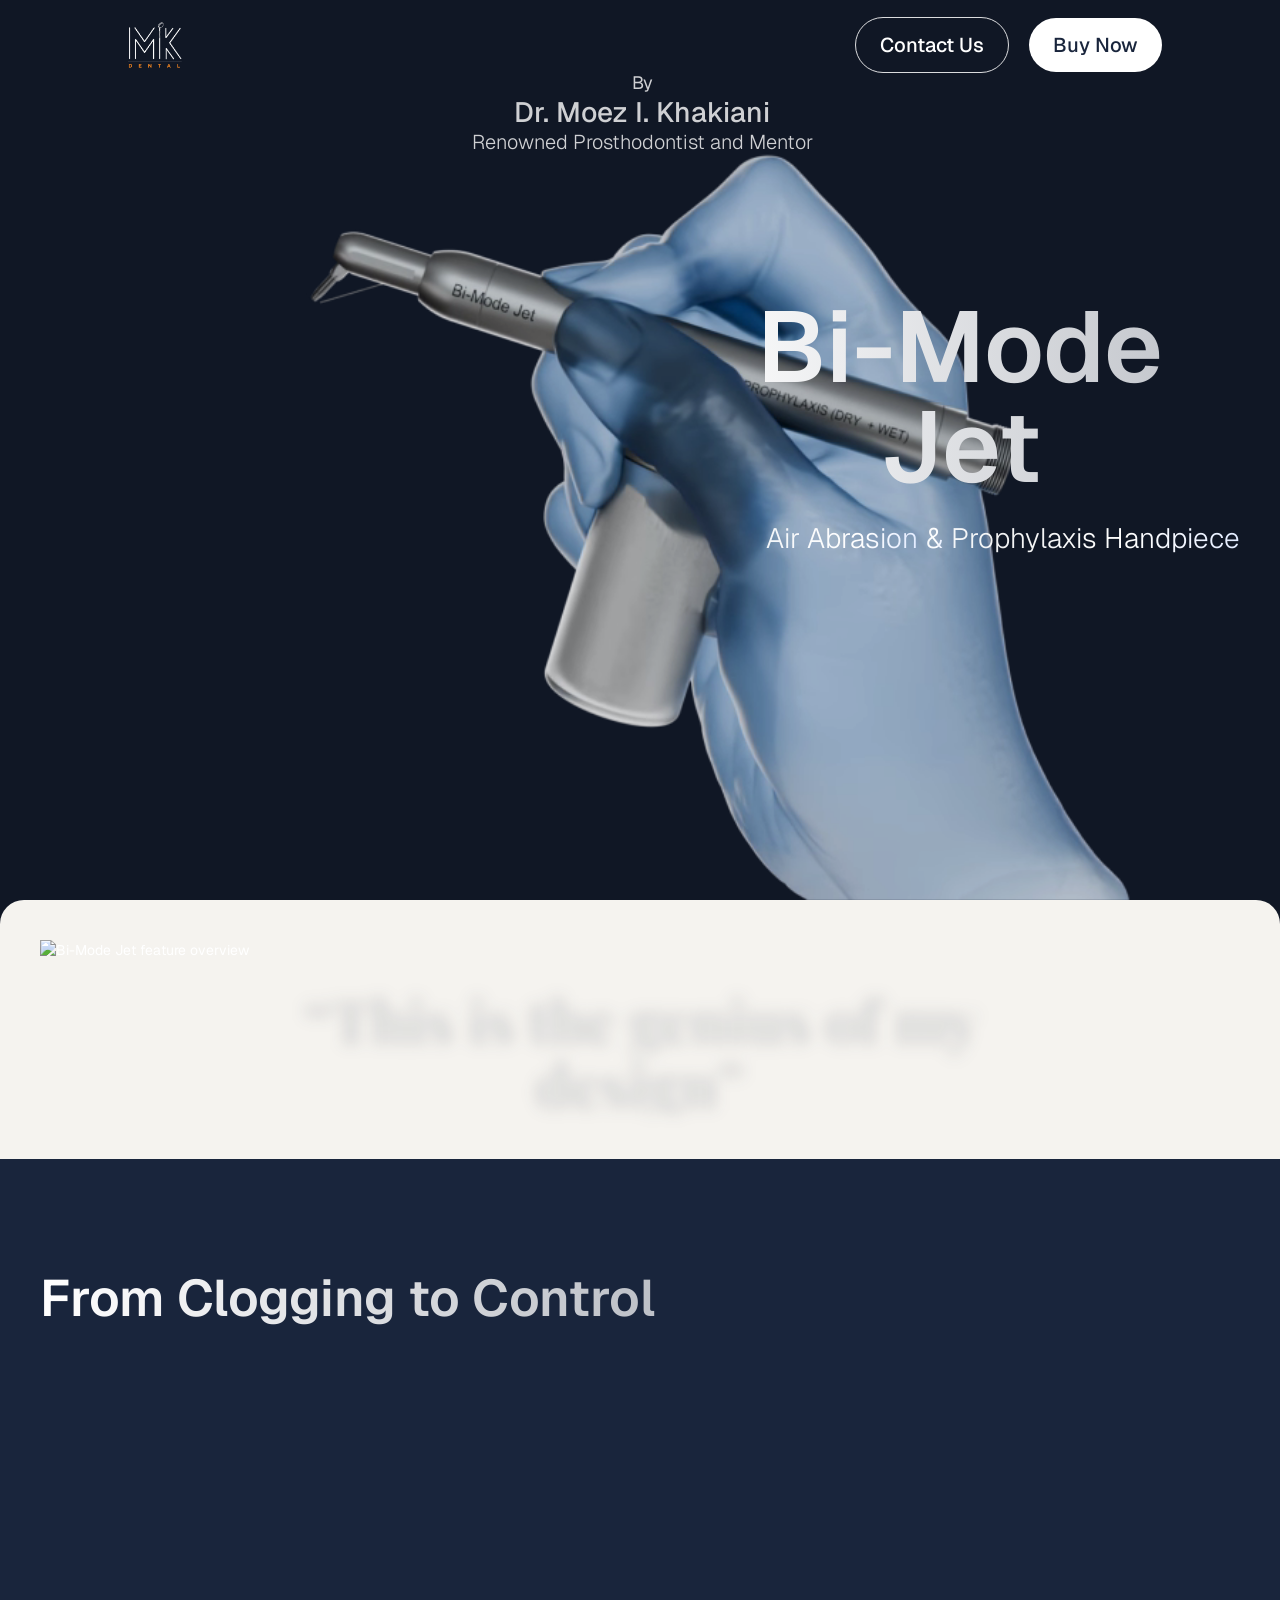
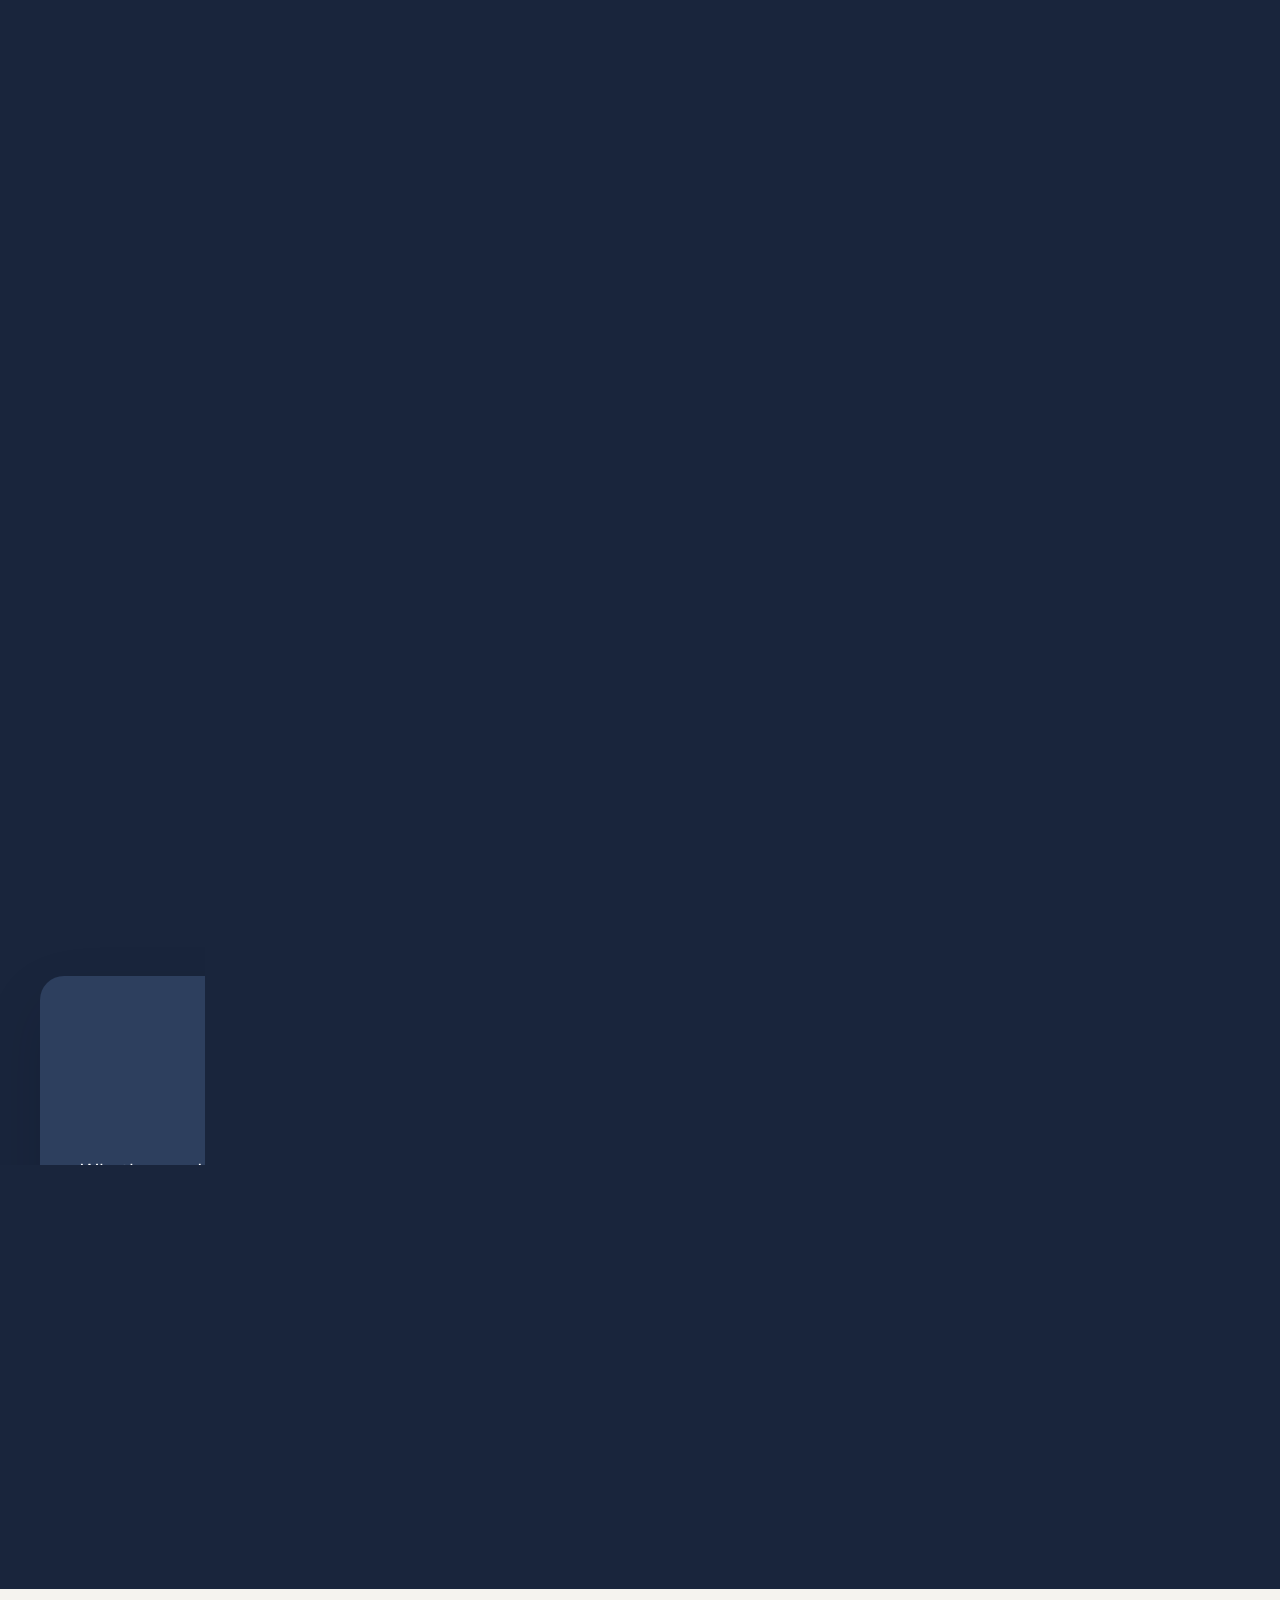
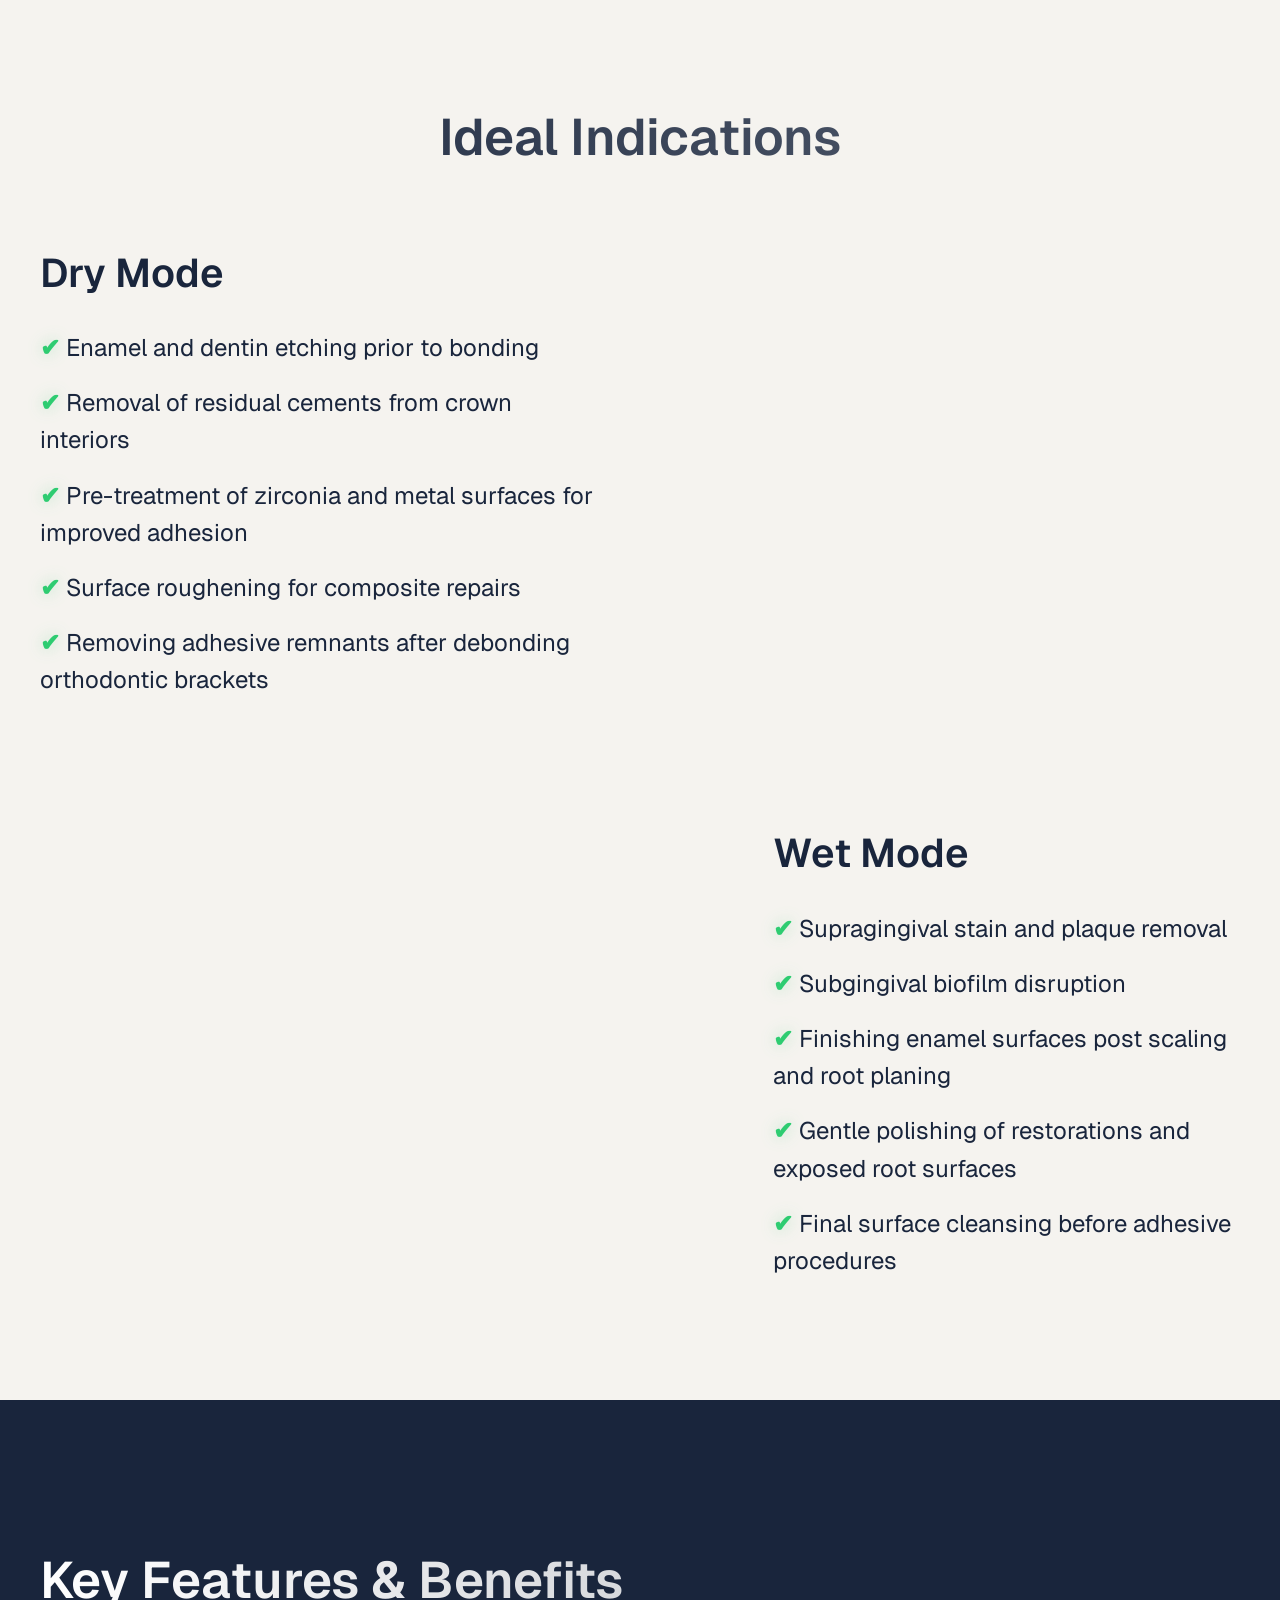
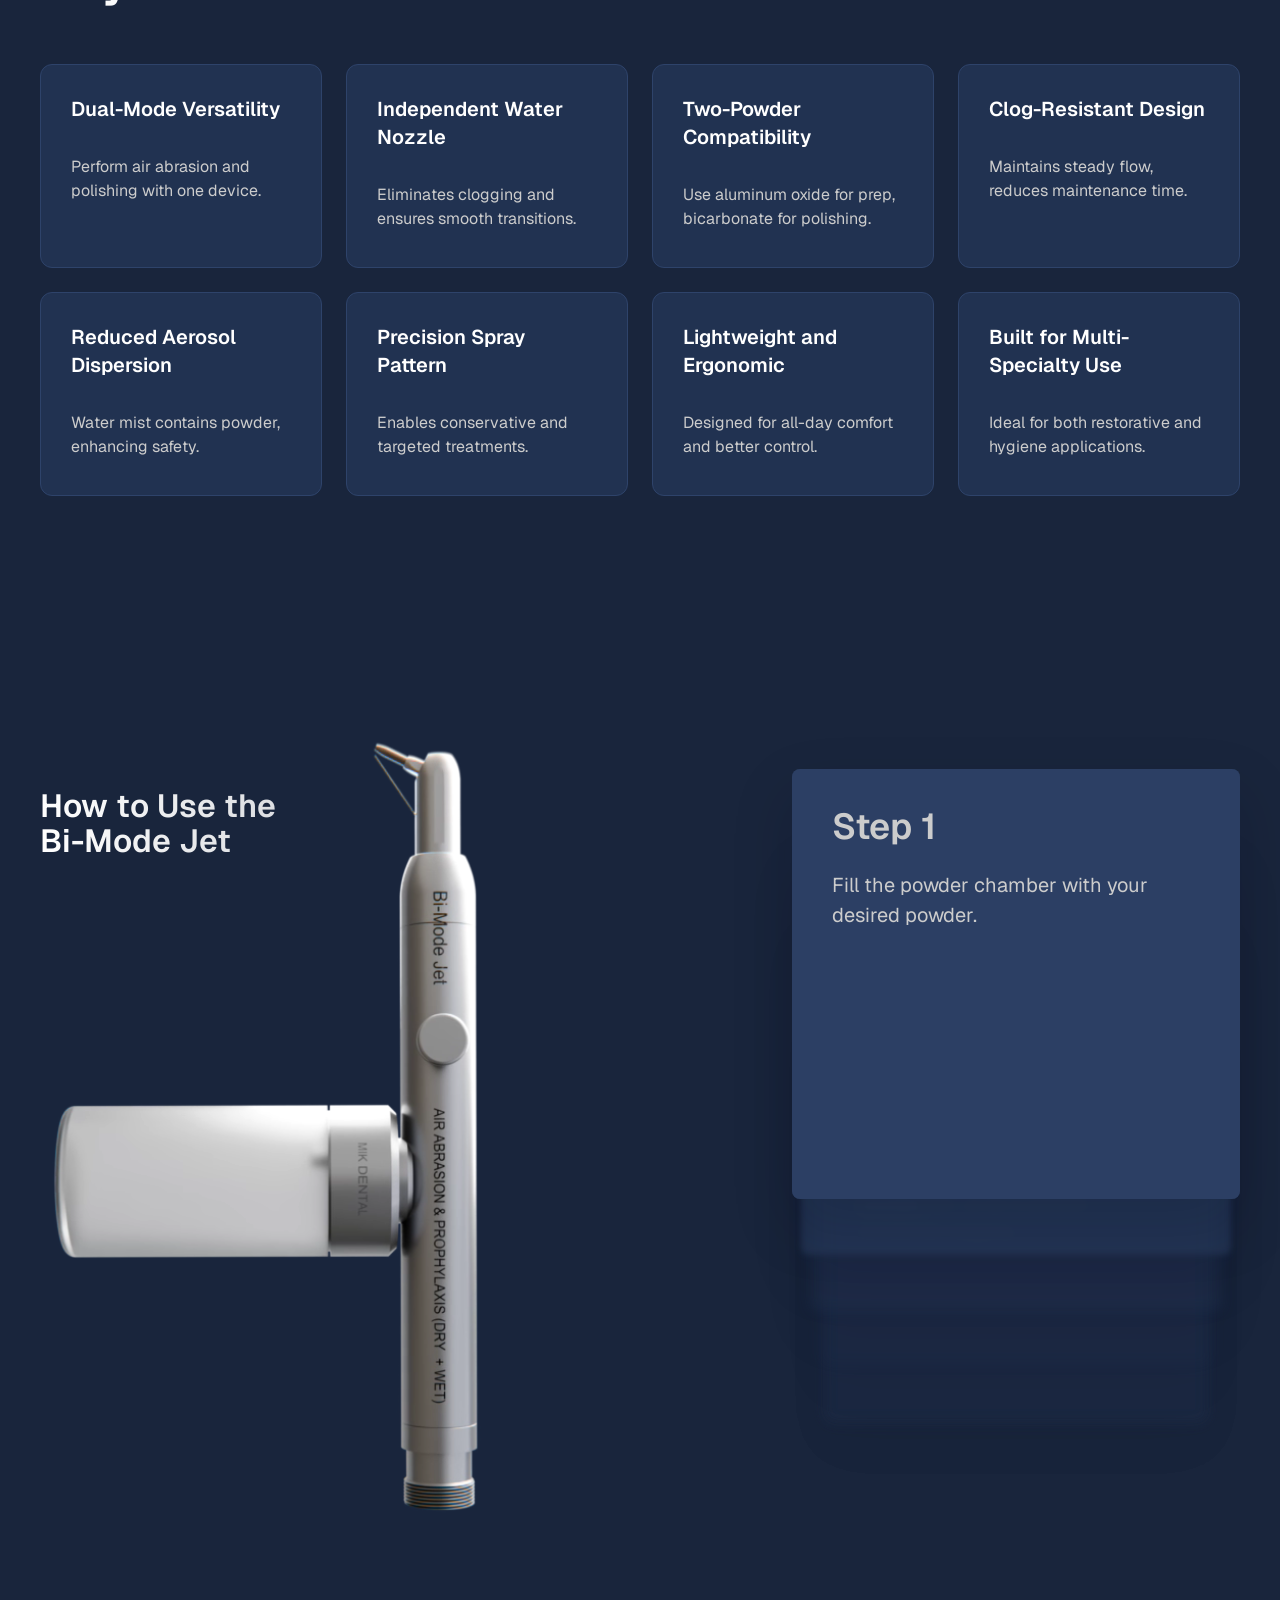
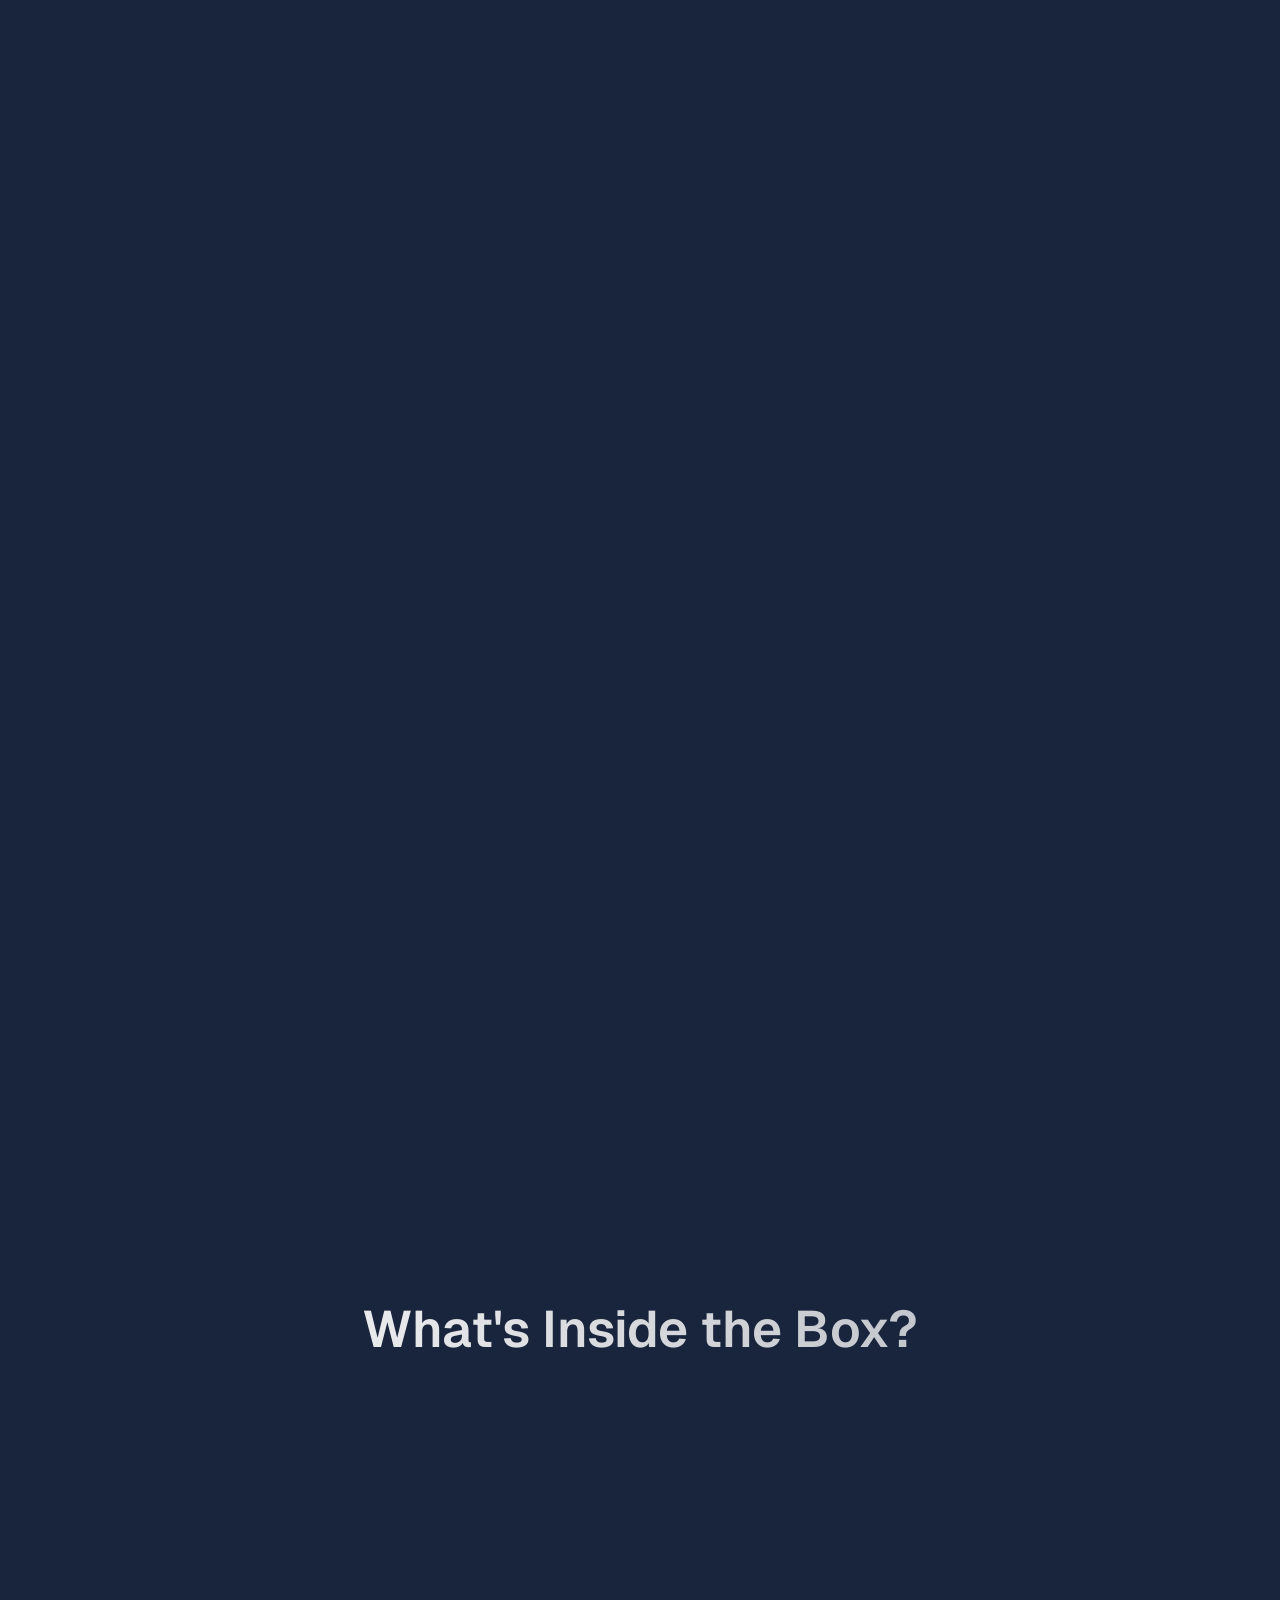
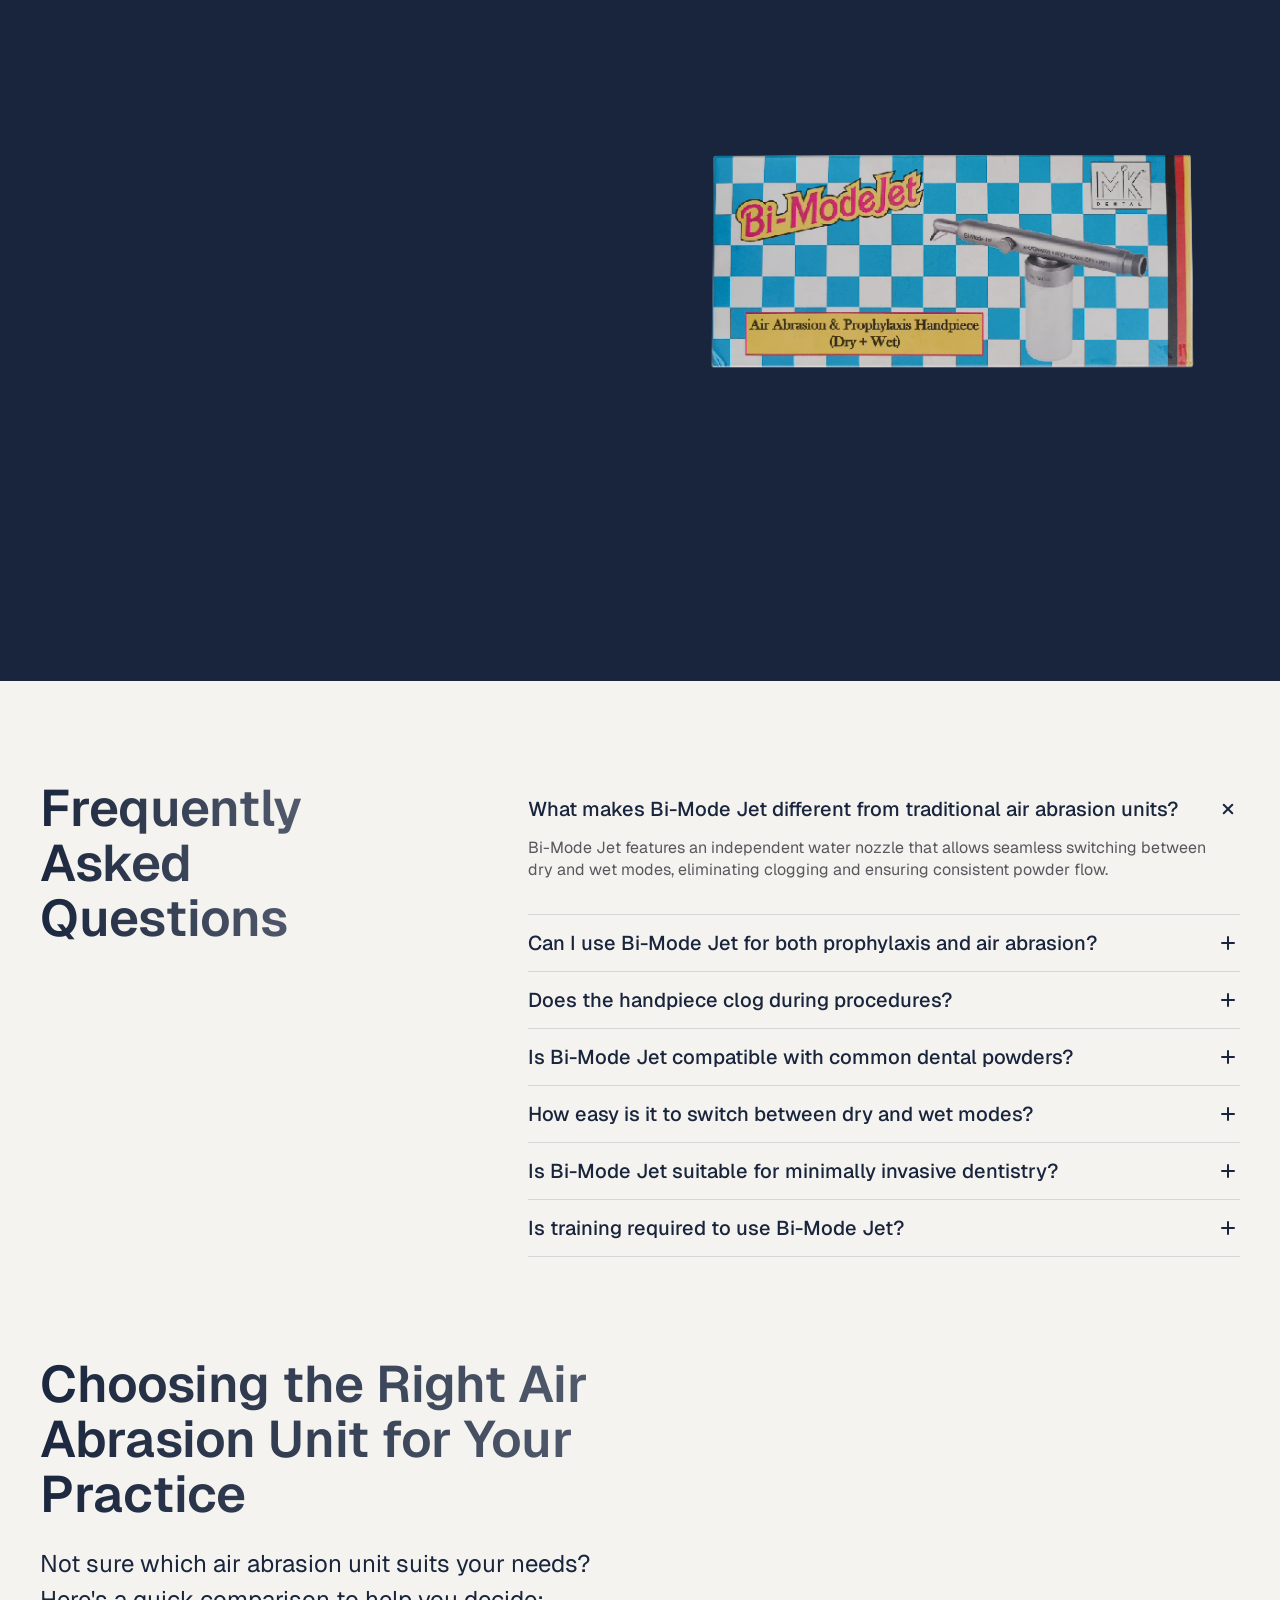
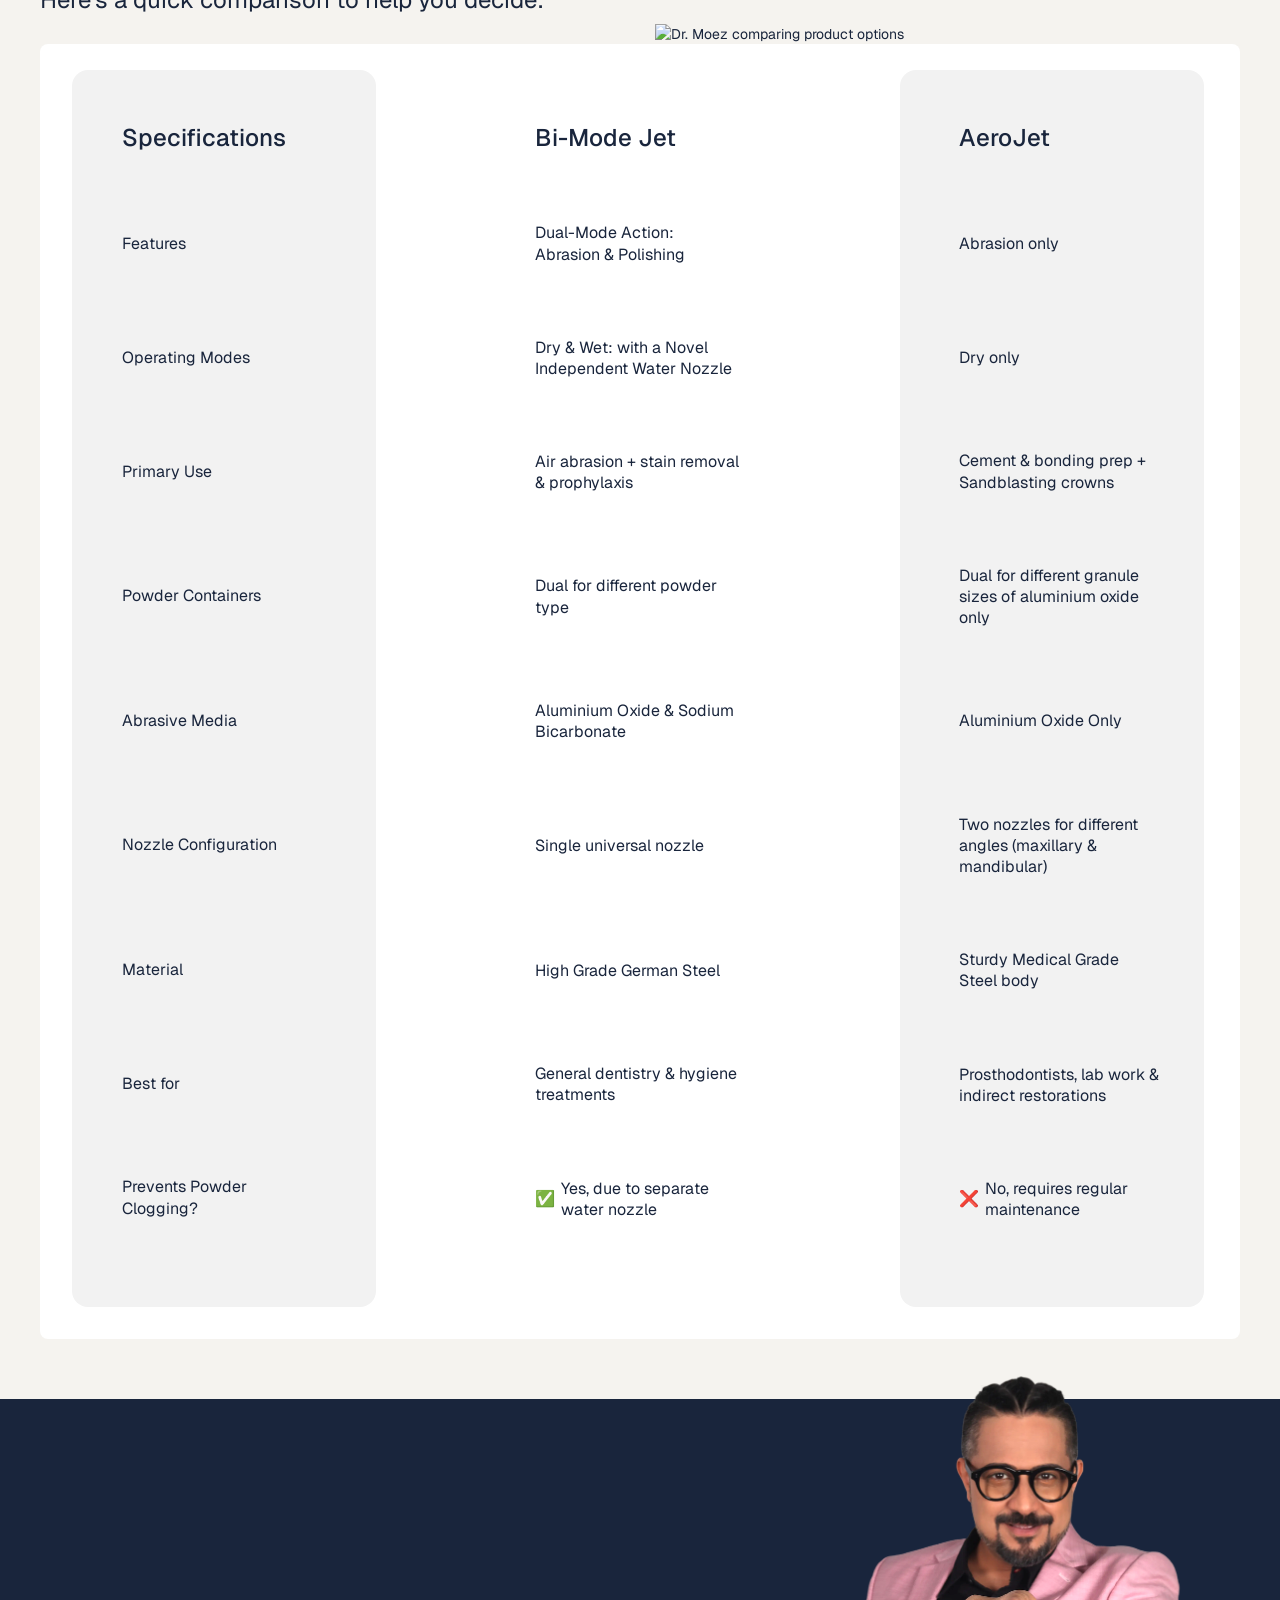
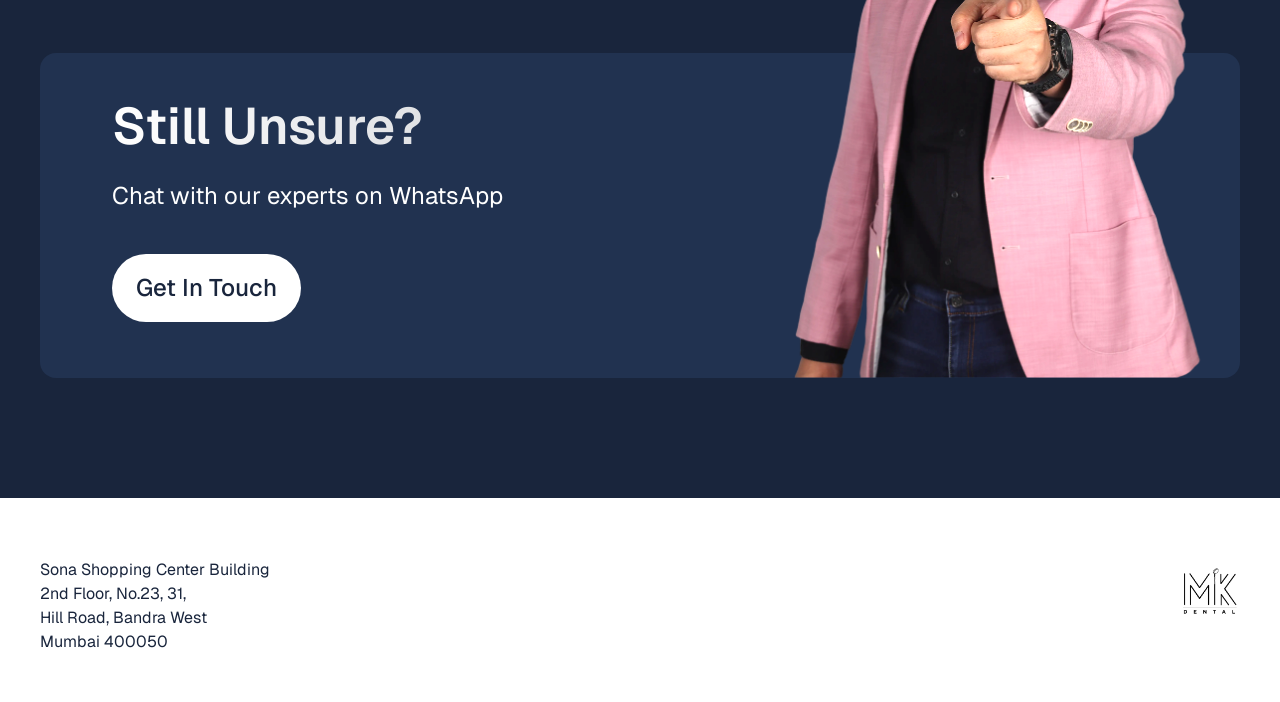
==== commit 6cc6feeb: "bi-mode her" ====
--- a/bi-mode-jet.html
+++ b/bi-mode-jet.html
@@ -653,7 +653,7 @@
             class="bi-mode-jet-hero-skeleton"
           >
             <source
-              src="./assets/bi-mode/Hand + Product frame.webm"
+              src="./assets/bi-mode/hand-product-frame.webm"
               type="video/webm"
             />
           </video>
@@ -694,7 +694,7 @@
               class="bi-mode-jet-animation-image"
             >
               <source
-                src="./assets/bi-mode/Hover product frame.webm"
+                src="./assets/bi-mode/hover-product-frame.webm"
                 type="video/webm"
               />
             </video>
@@ -705,7 +705,7 @@
       <section class="bi-mode-jet-description" data-node-id="777:332">
         <div class="bi-mode-jet-description-desktop">
           <img
-            src="./assets/bi-mode/Description.png"
+            src="./assets/bi-mode/description.png"
             loading="lazy"
             alt="Bi-Mode Jet feature overview"
             class="bi-mode-jet-description-desktop-image"
@@ -715,7 +715,7 @@
         <div class="bi-mode-jet-description-mobile">
           <div class="bi-mode-jet-description-device-wrap">
             <img
-              src="./assets/bi-mode/front.png"
+              src="./assets/bi-mode/front.webp"
               loading="lazy"
               alt="Bi-Mode Jet side profile"
               class="bi-mode-jet-description-device"
@@ -856,7 +856,7 @@
                 aria-label="Dry mode handpiece render"
               >
                 <source
-                  src="./assets/bi-mode/Dry mode frame.mp4"
+                  src="./assets/bi-mode/dry-mode-frame.mp4"
                   type="video/mp4"
                 />
               </video>
@@ -884,7 +884,7 @@
                 aria-label="Wet mode handpiece render"
               >
                 <source
-                  src="./assets/bi-mode/Wet Mode frame.mp4"
+                  src="./assets/bi-mode/wet-mode-frame.mp4"
                   type="video/mp4"
                 />
               </video>
@@ -1009,7 +1009,7 @@
               aria-label="Bi-Mode Jet instructional render"
             >
               <source
-                src="./assets/bi-mode/Hover product frame.webm"
+                src="./assets/bi-mode/hover-product-frame.webm"
                 type="video/webm"
               />
             </video>
@@ -1113,7 +1113,7 @@
                 aria-label="Bi-Mode Jet box contents"
               >
                 <source
-                  src="./assets/bi-mode/Box Open.webm"
+                  src="./assets/bi-mode/box-open.webm"
                   type="video/webm"
                 />
               </video>
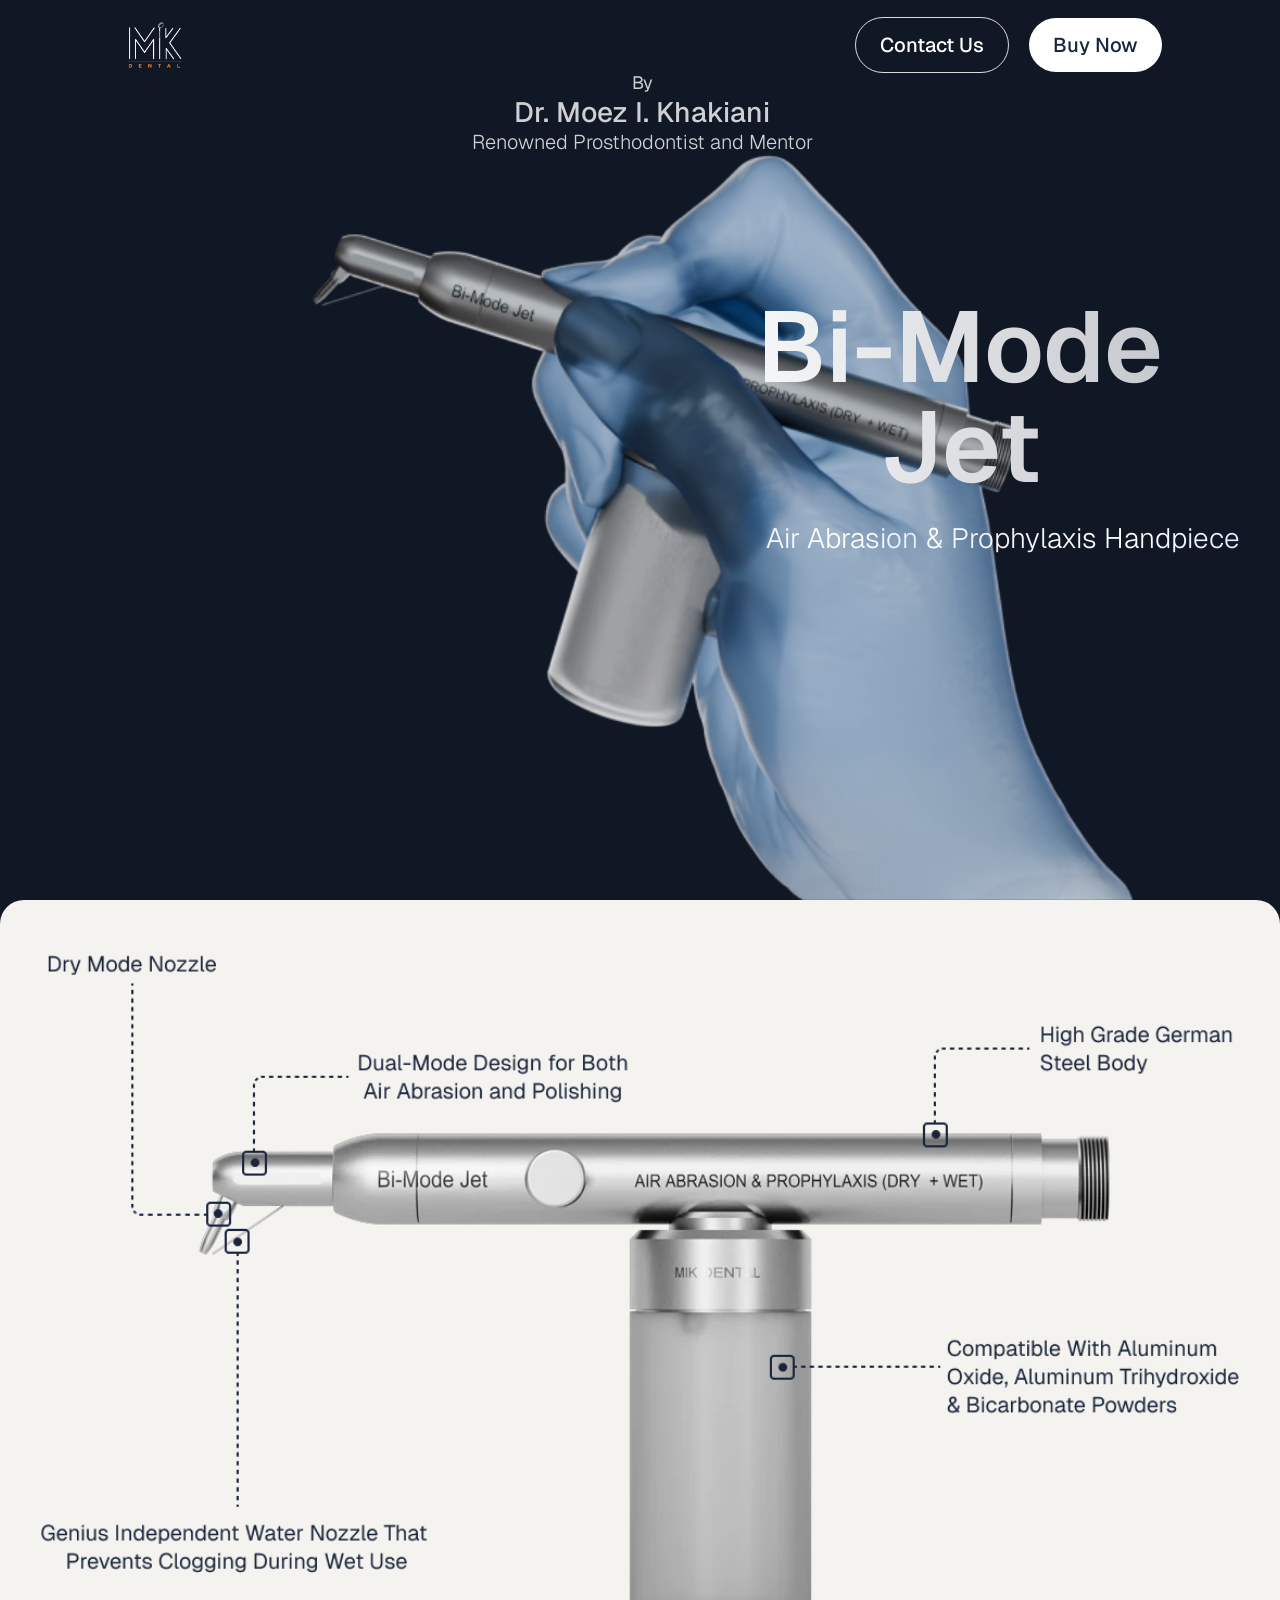
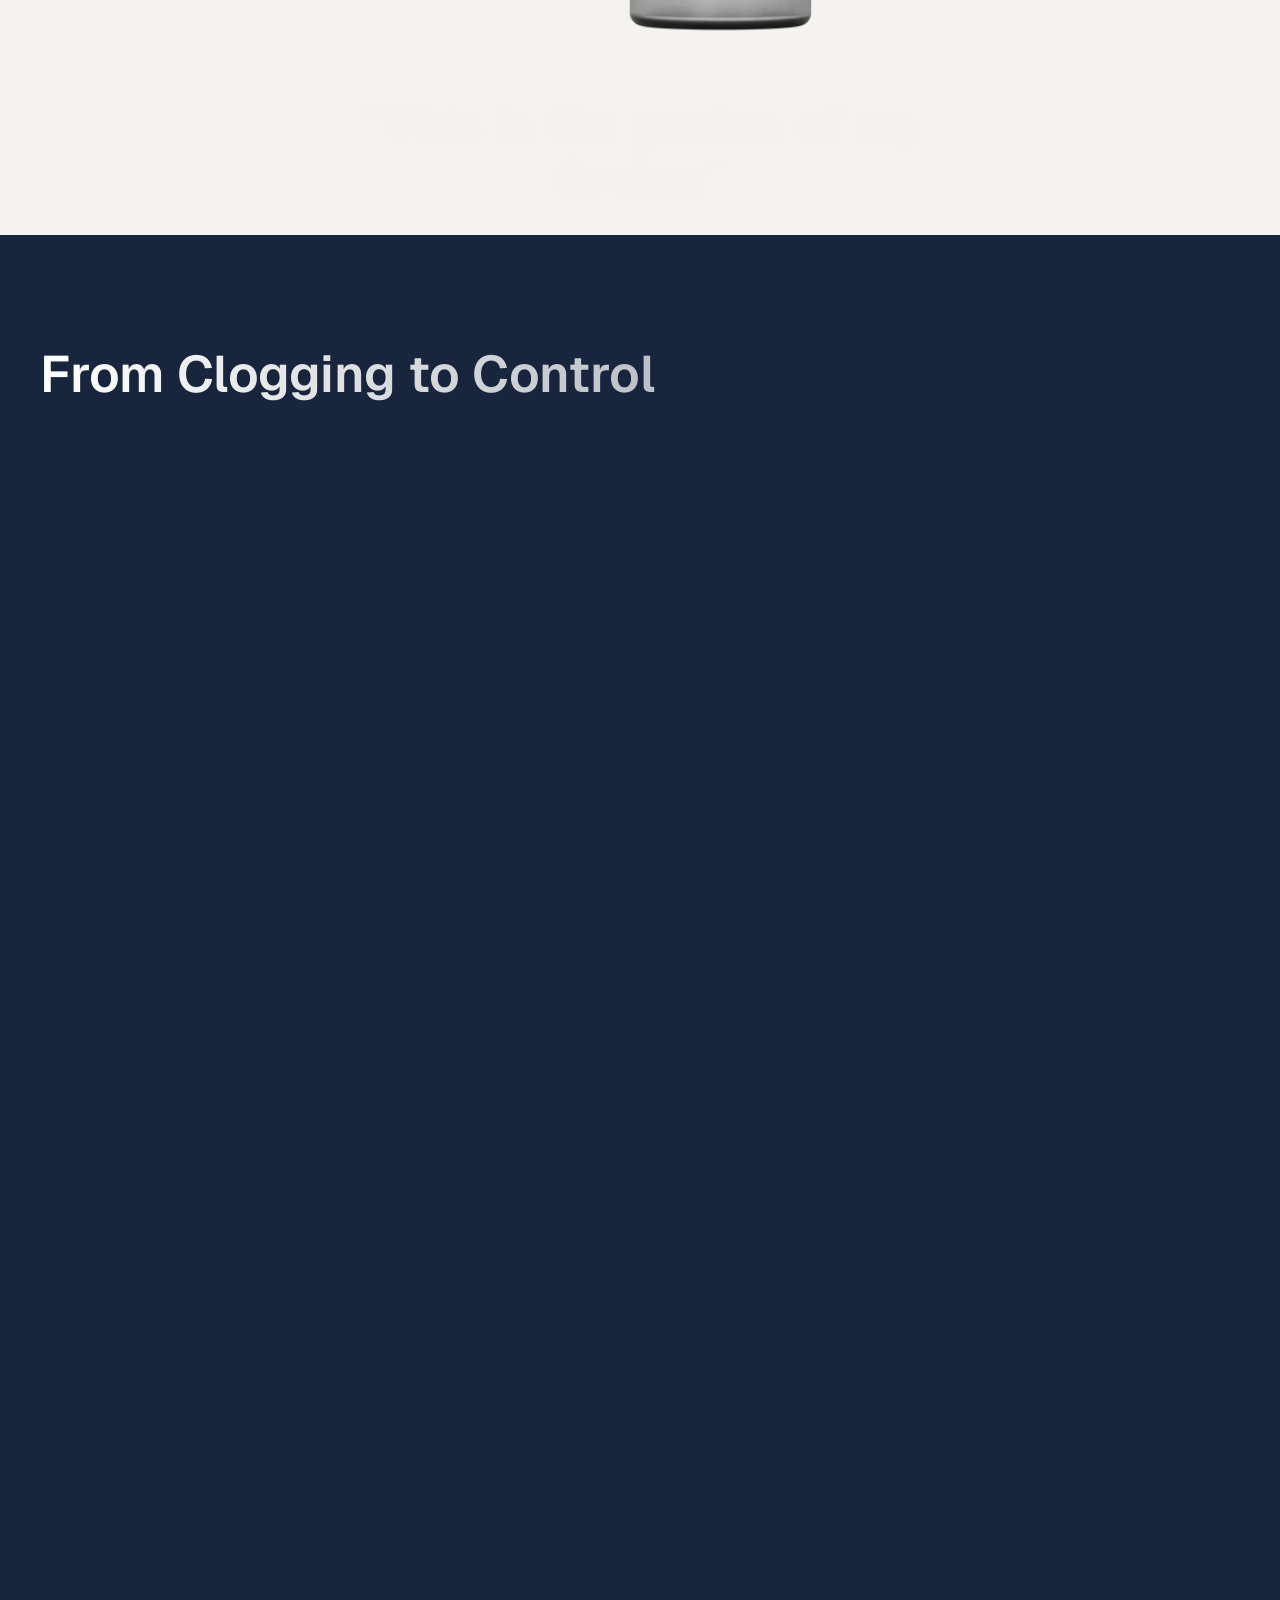
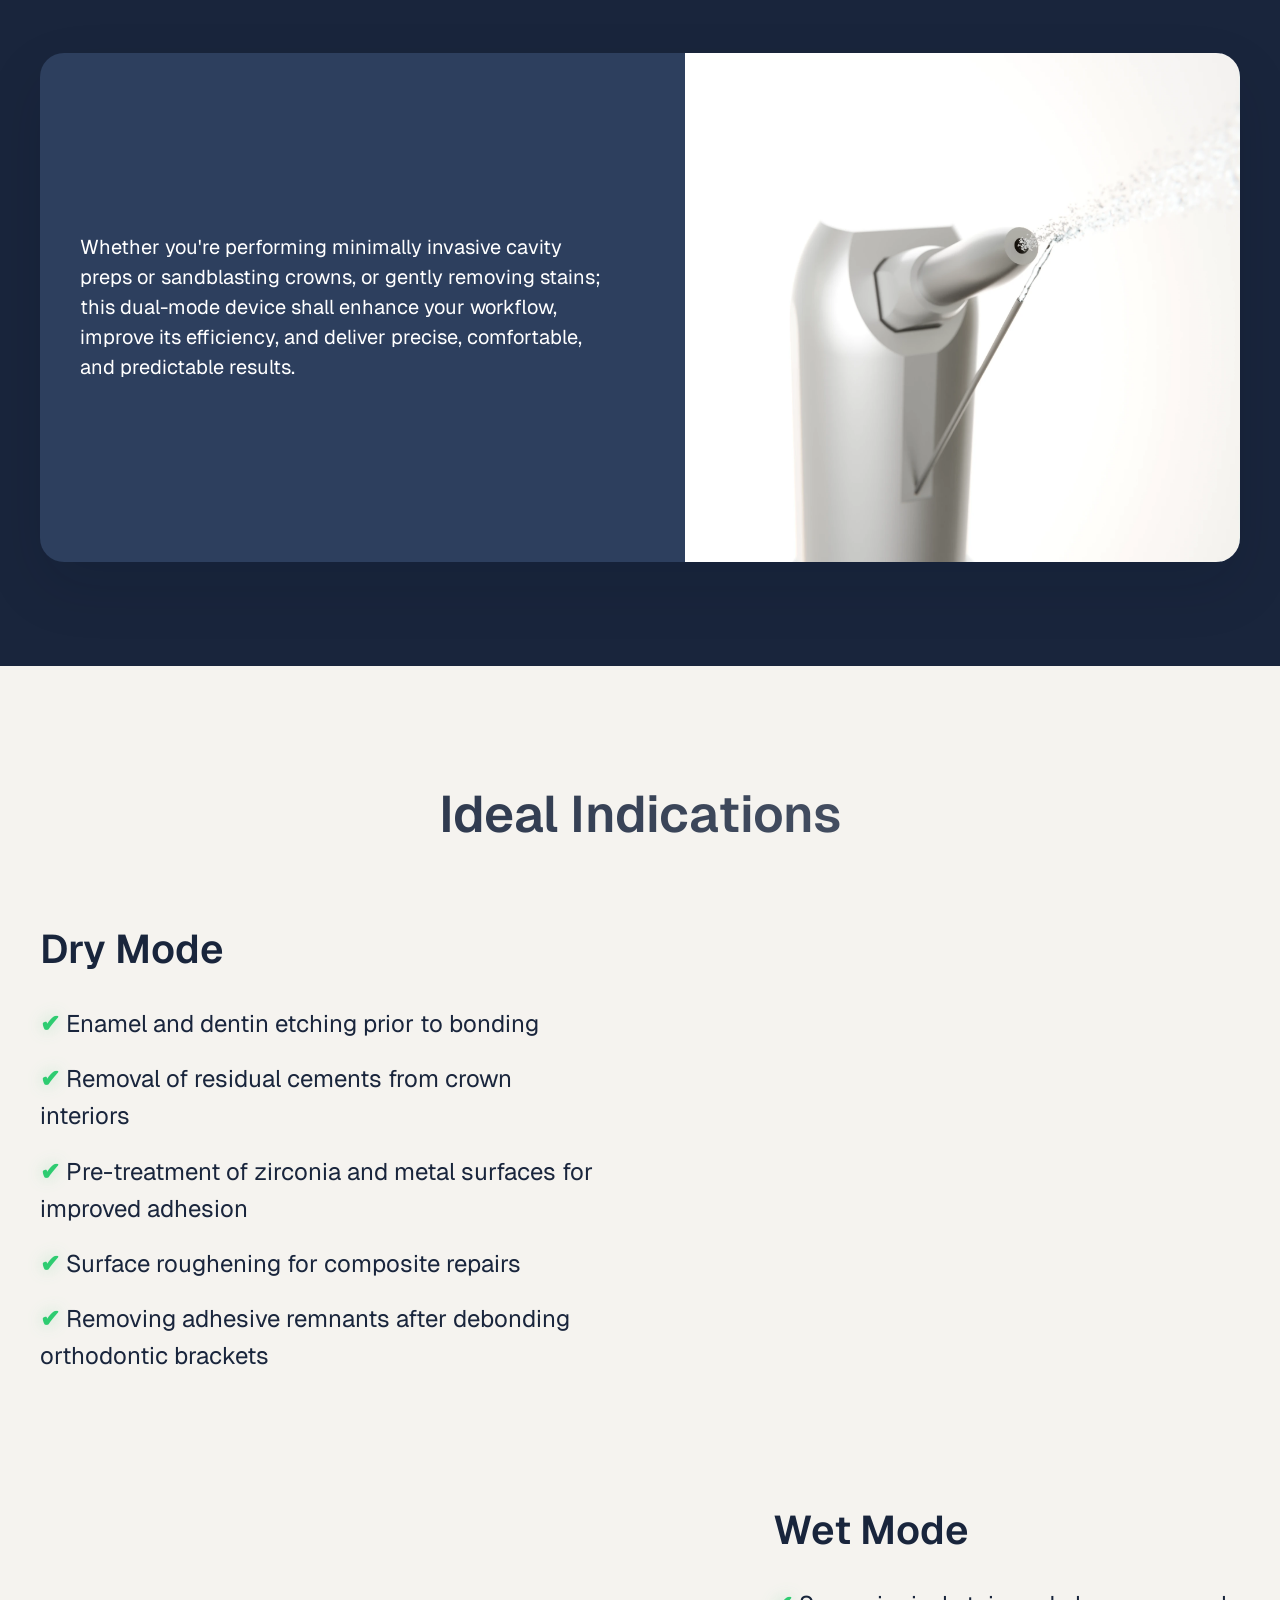
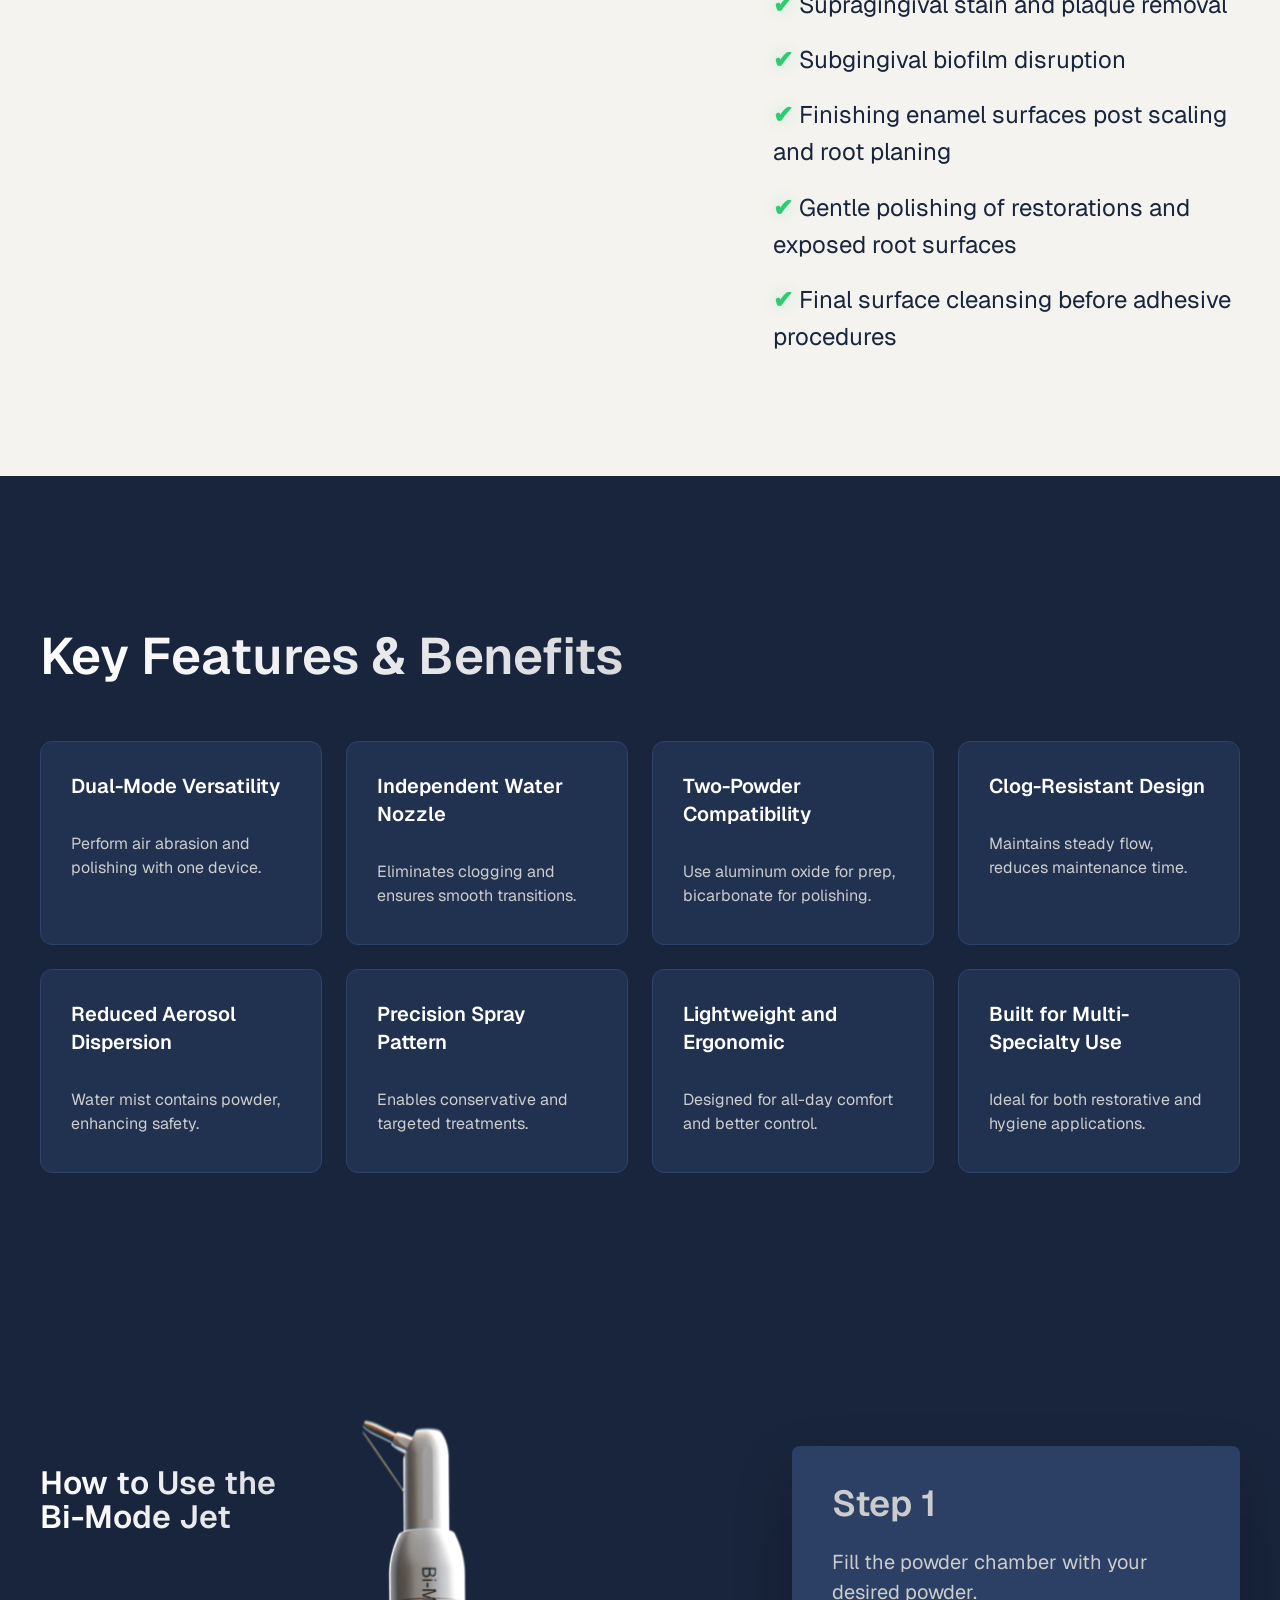
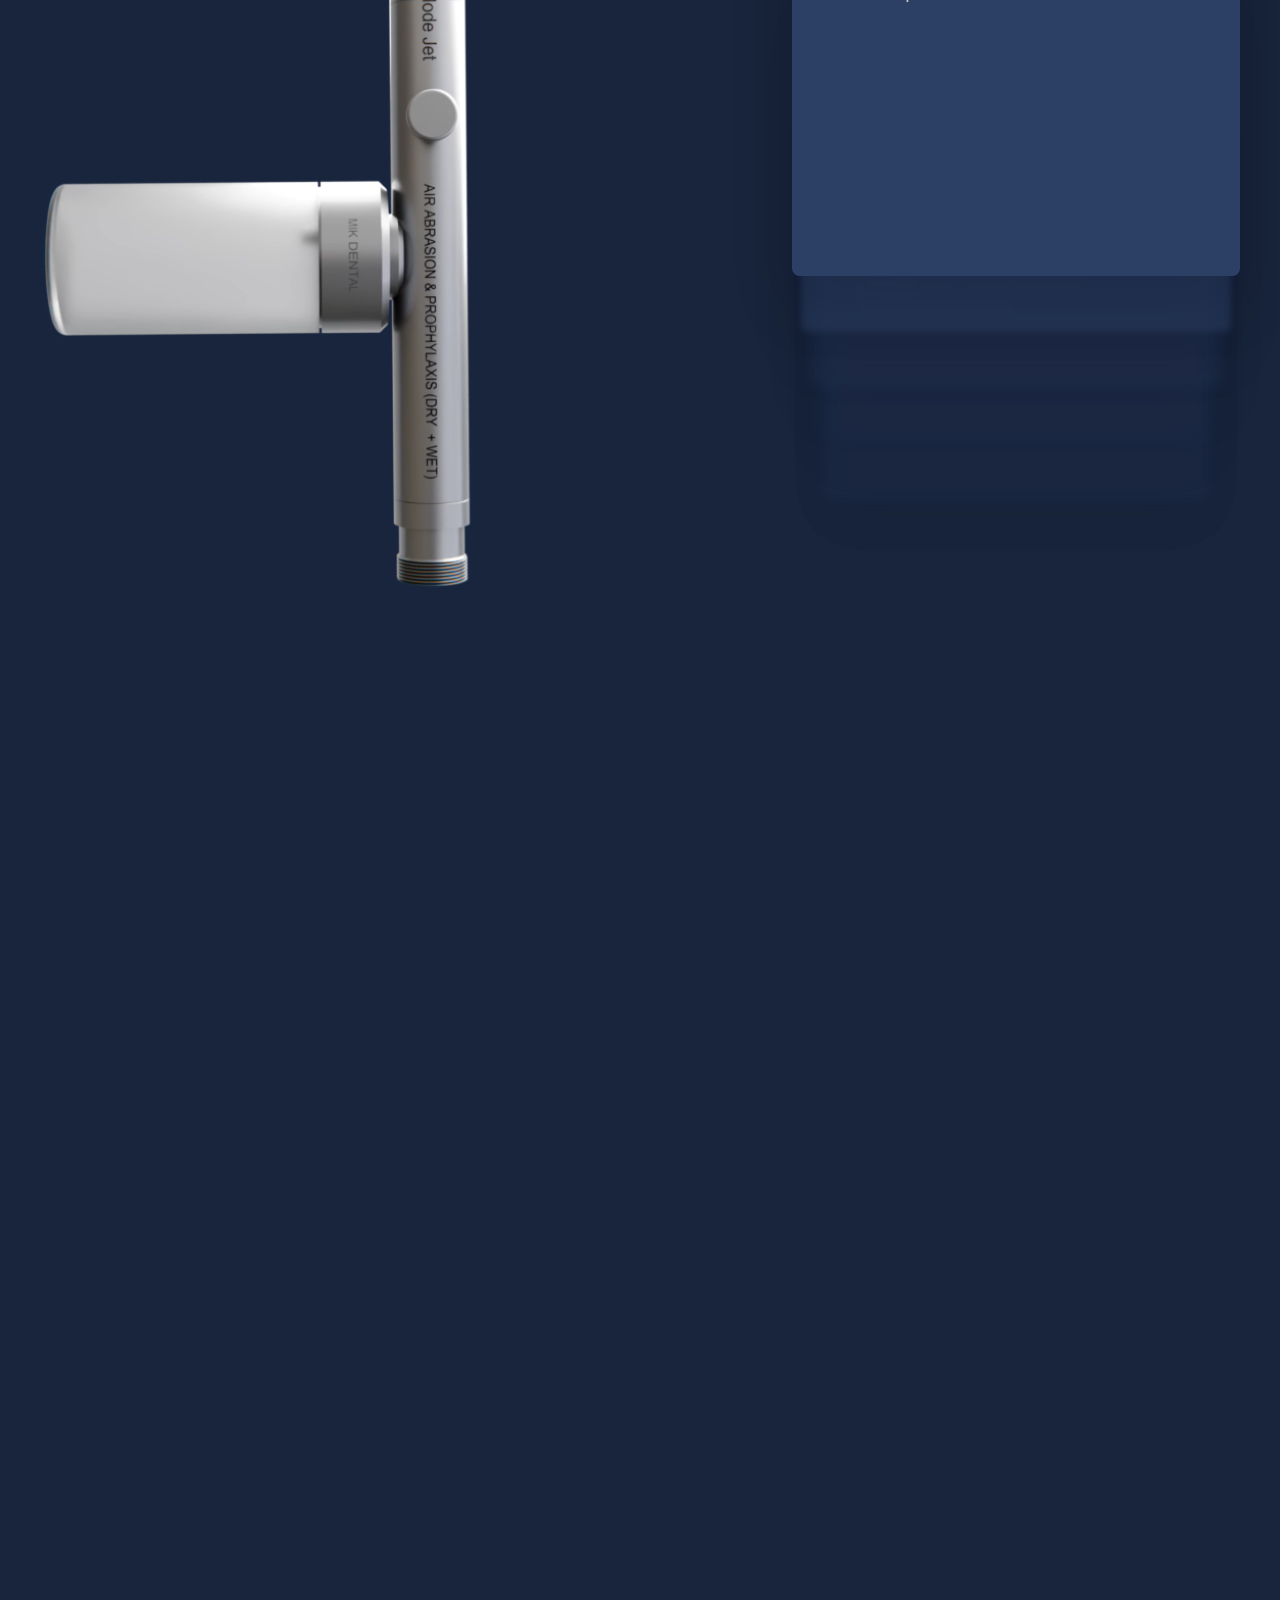
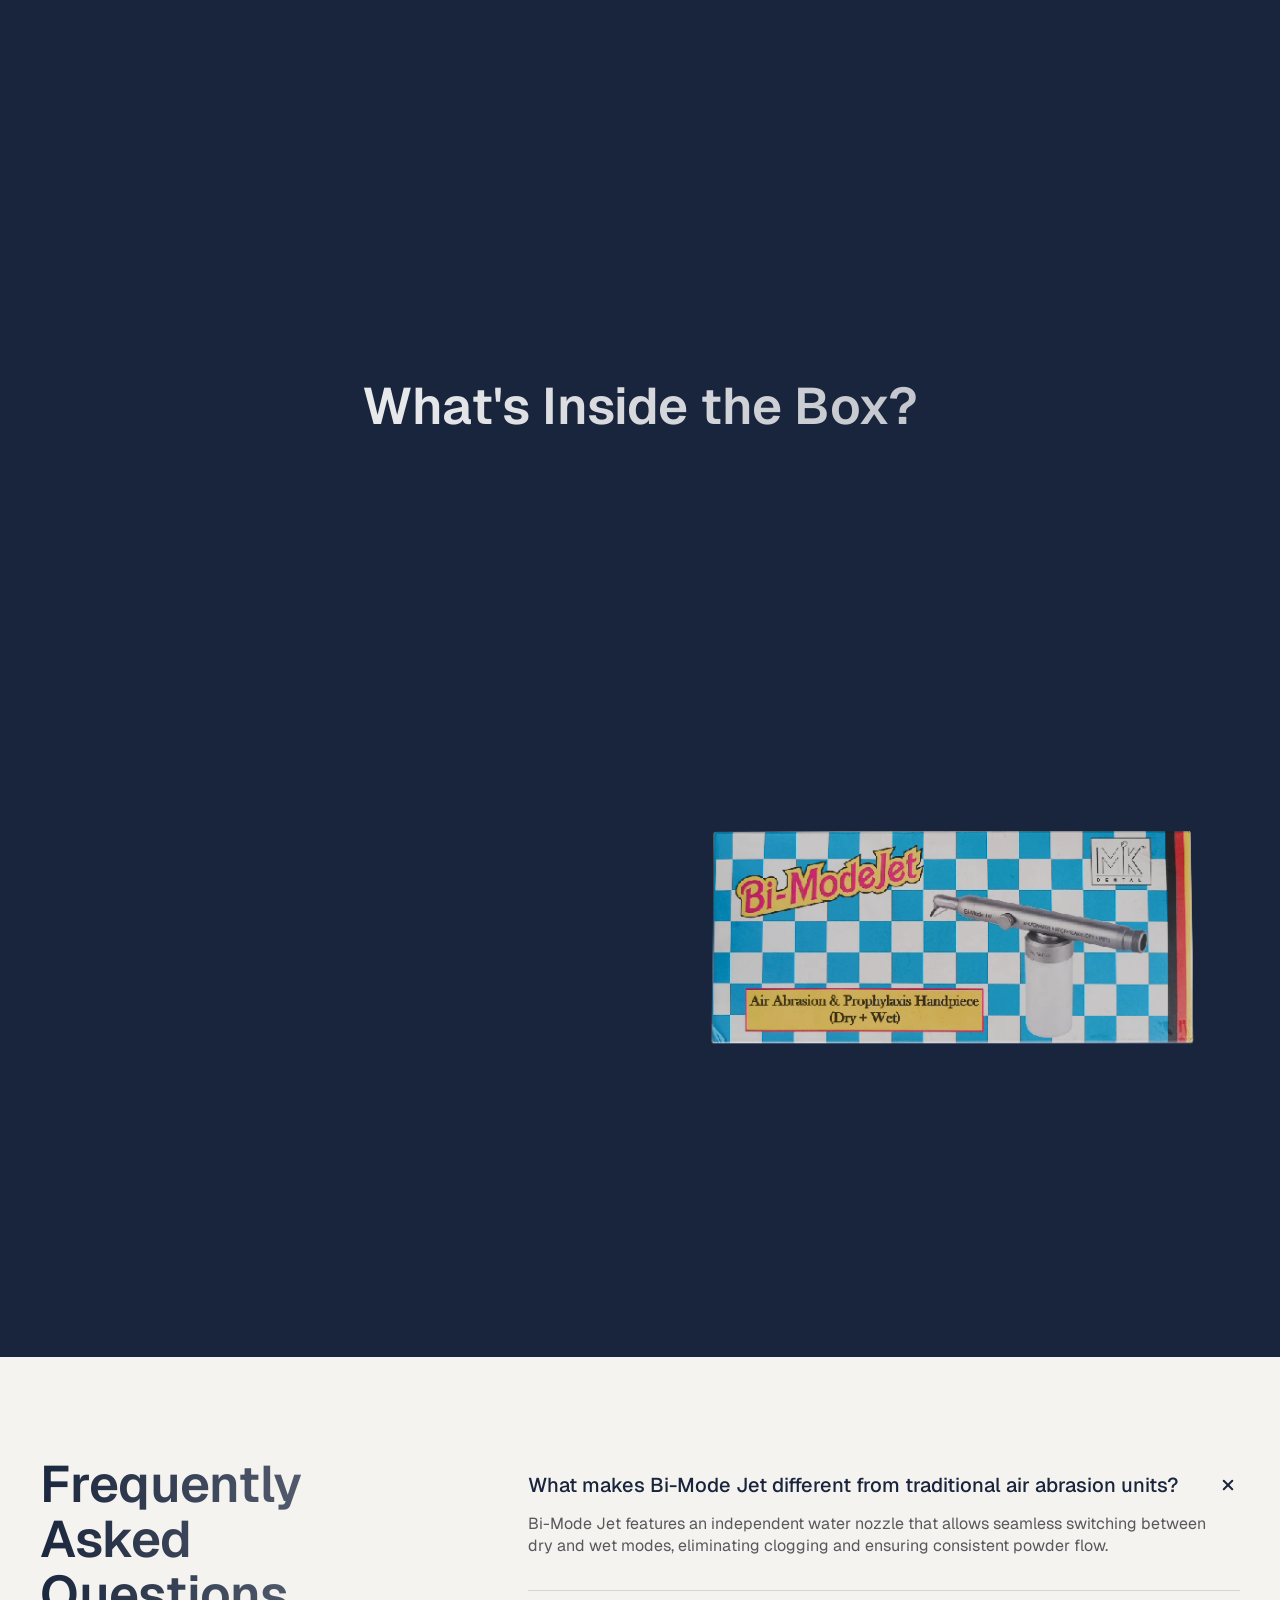
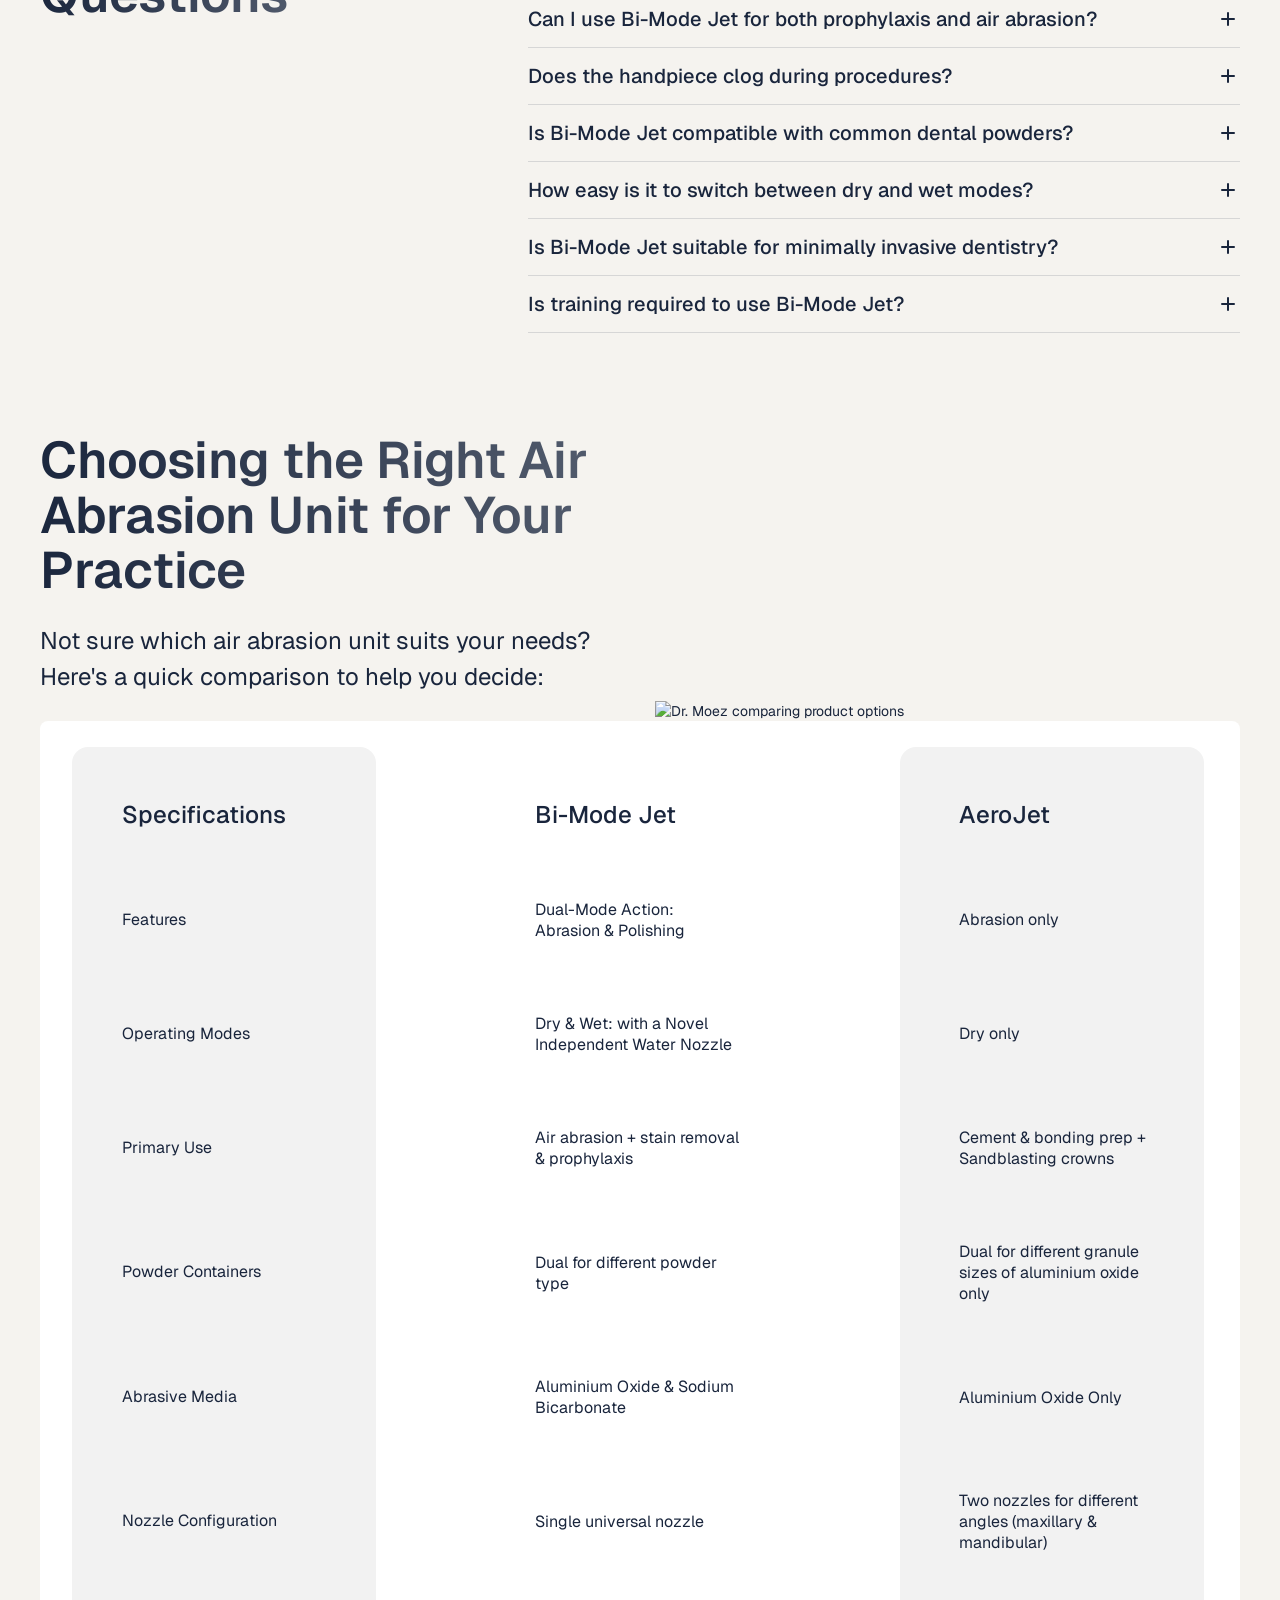
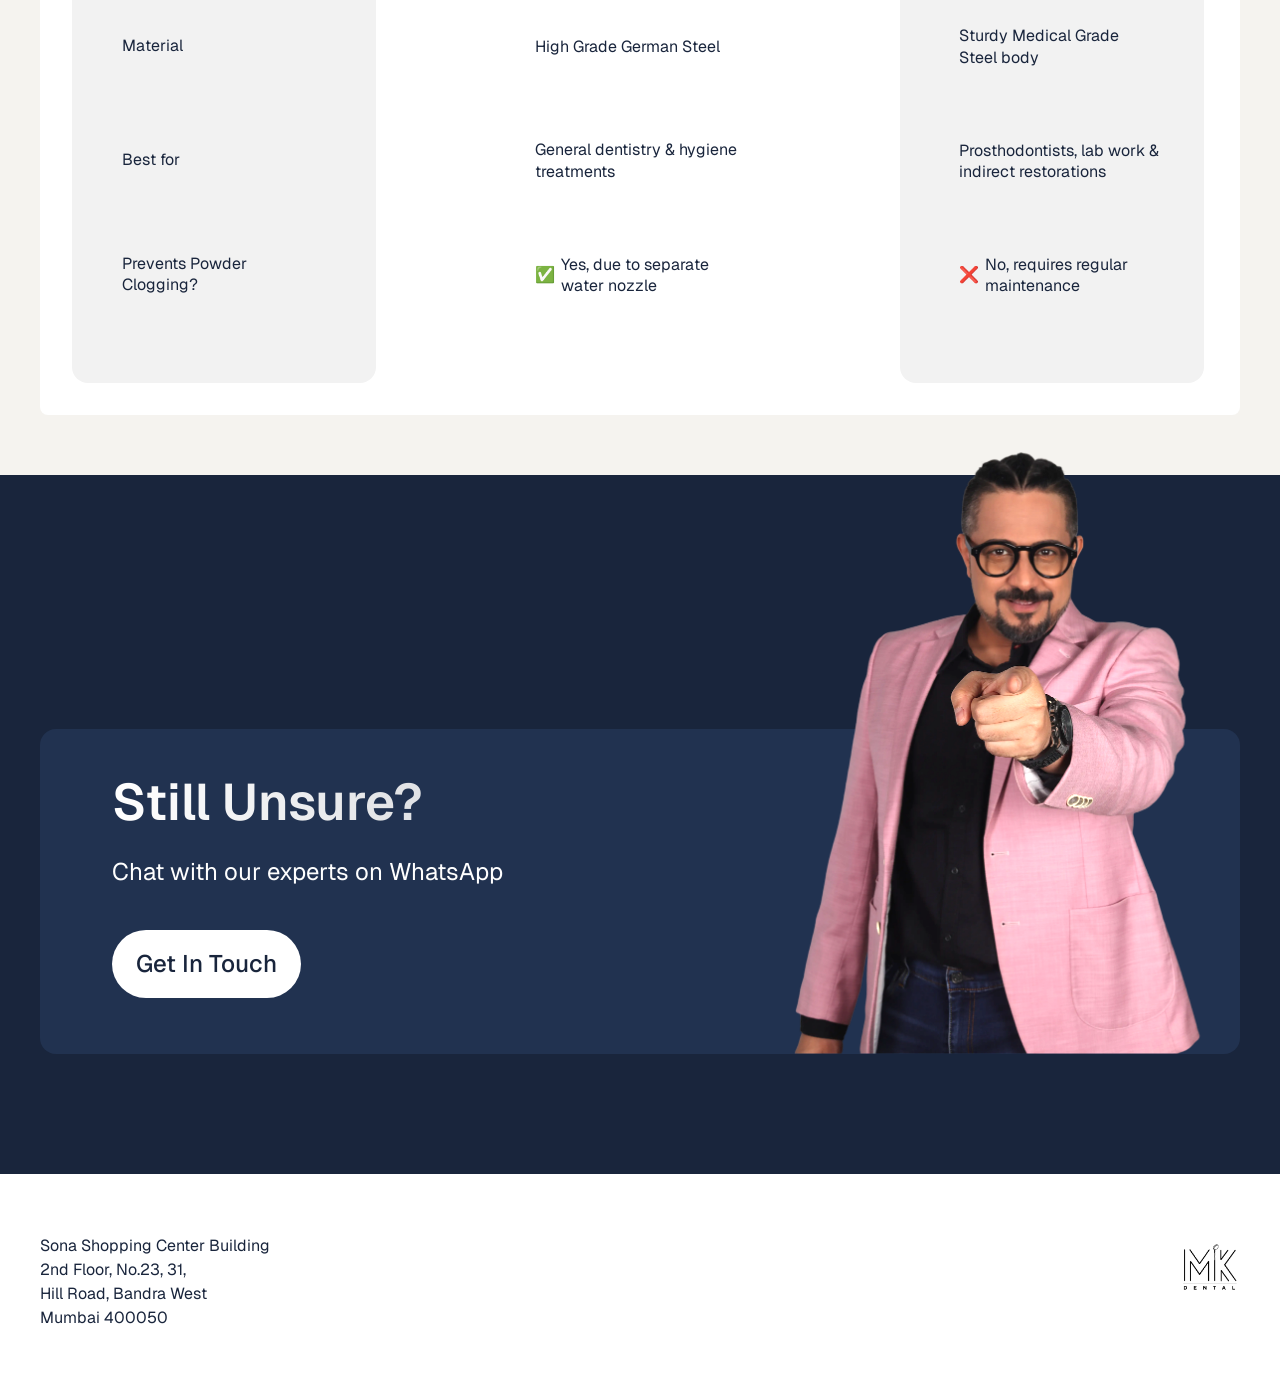
==== commit ea49097d: "D" ====
--- a/bi-mode-jet.html
+++ b/bi-mode-jet.html
@@ -705,7 +705,7 @@
       <section class="bi-mode-jet-description" data-node-id="777:332">
         <div class="bi-mode-jet-description-desktop">
           <img
-            src="./assets/bi-mode/description.png"
+            src="./assets/bi-mode/Description.png"
             loading="lazy"
             alt="Bi-Mode Jet feature overview"
             class="bi-mode-jet-description-desktop-image"
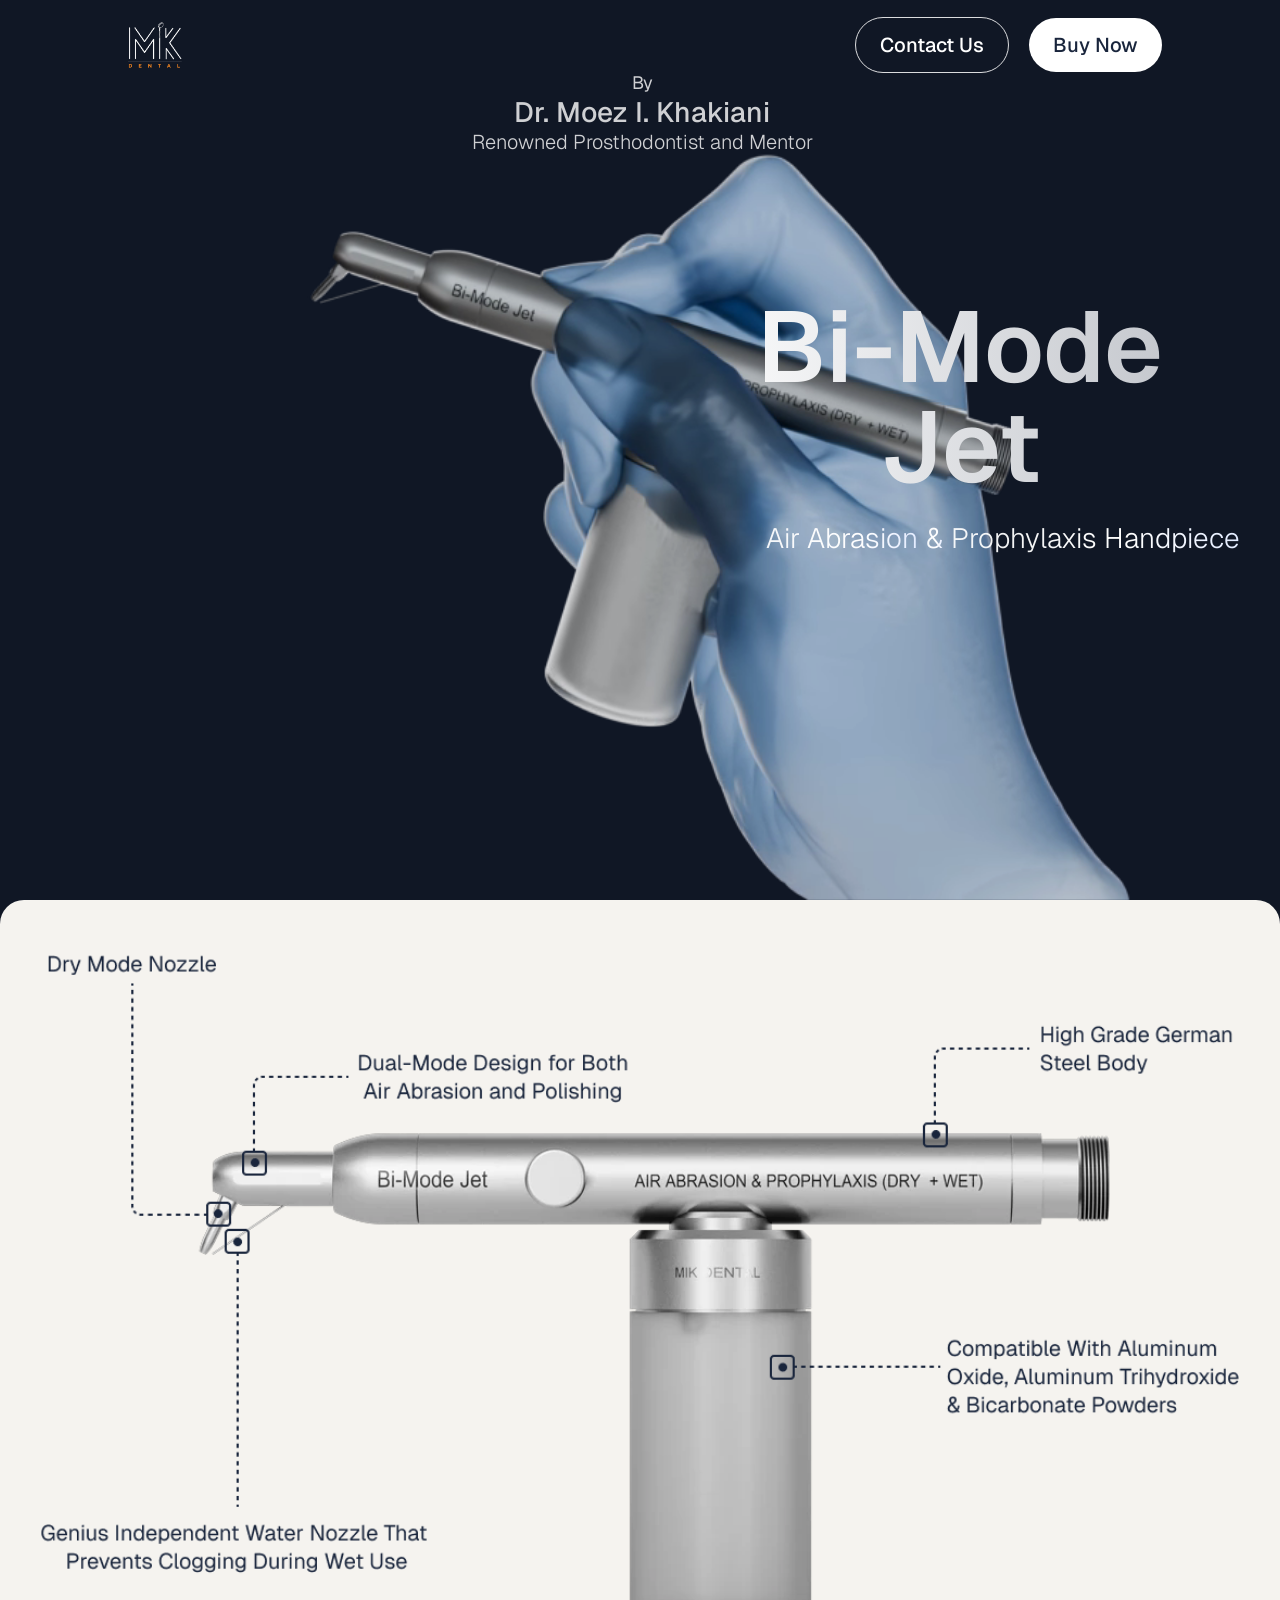
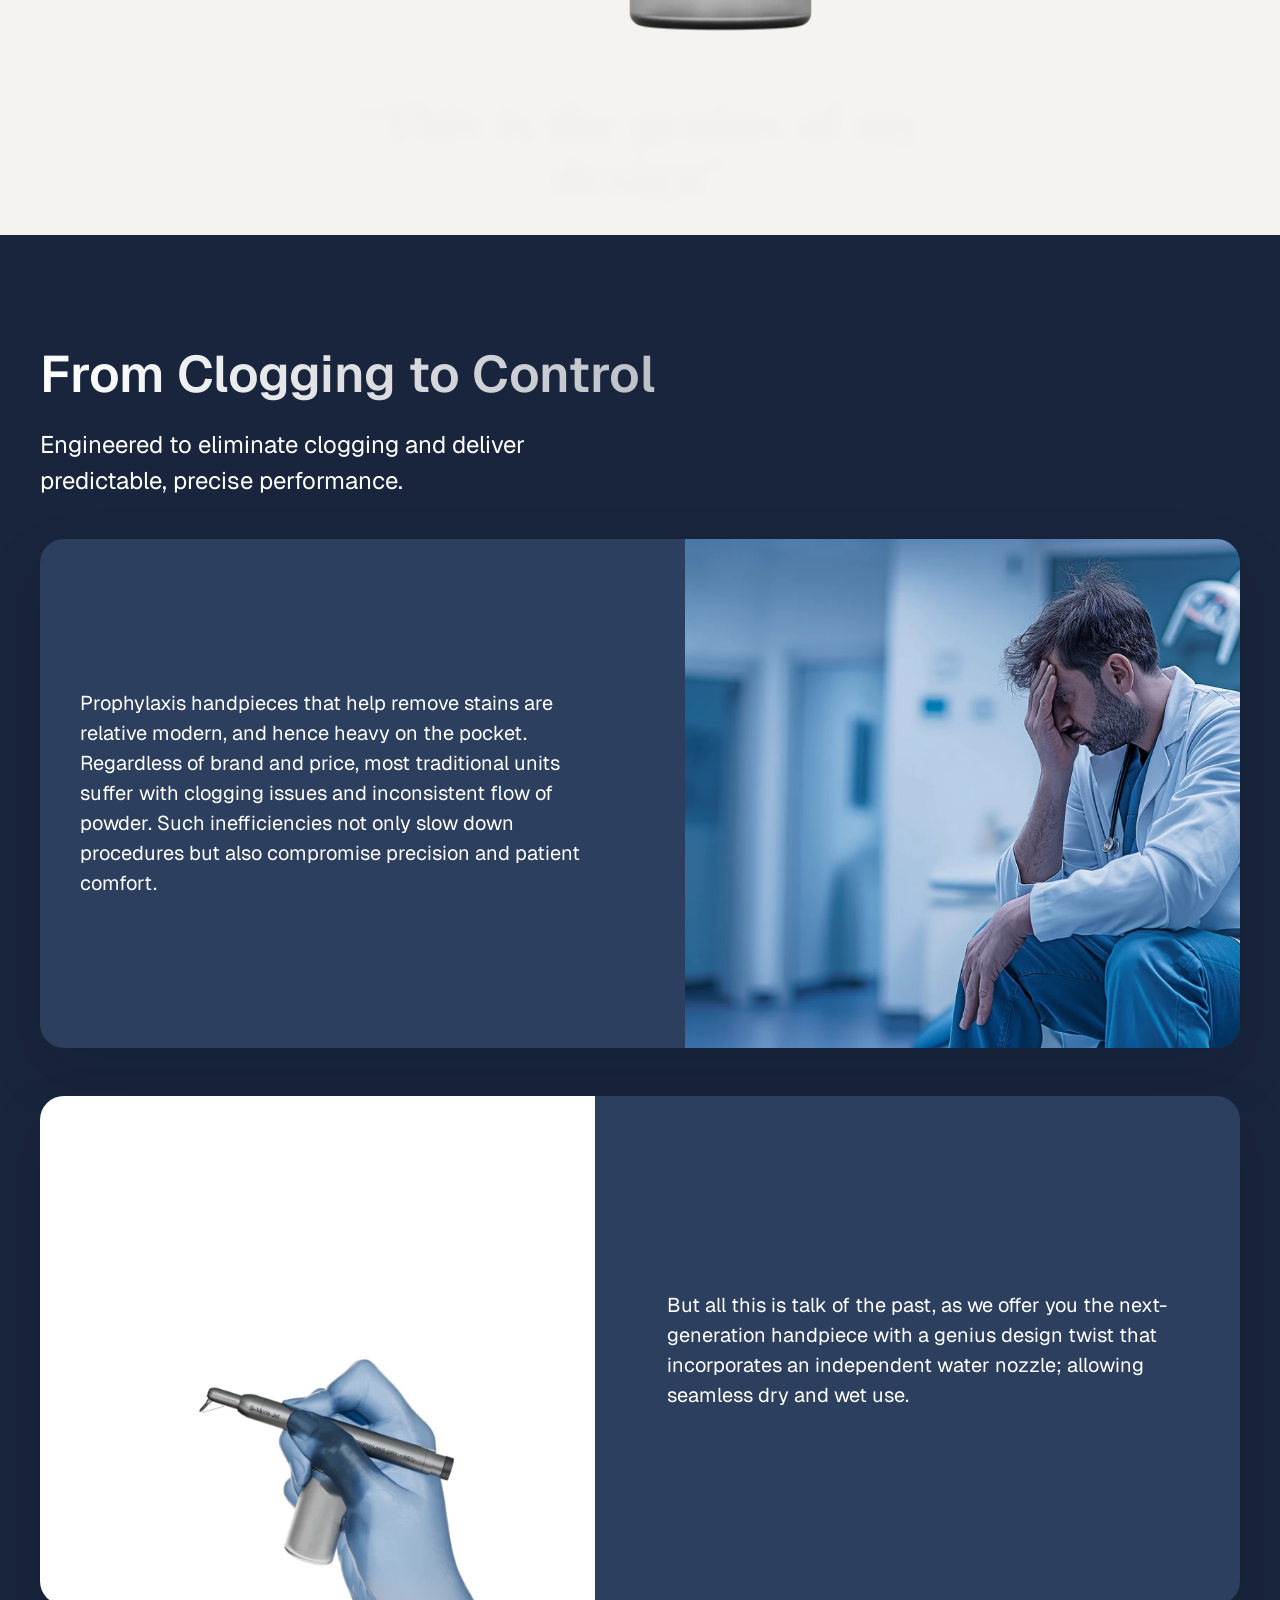
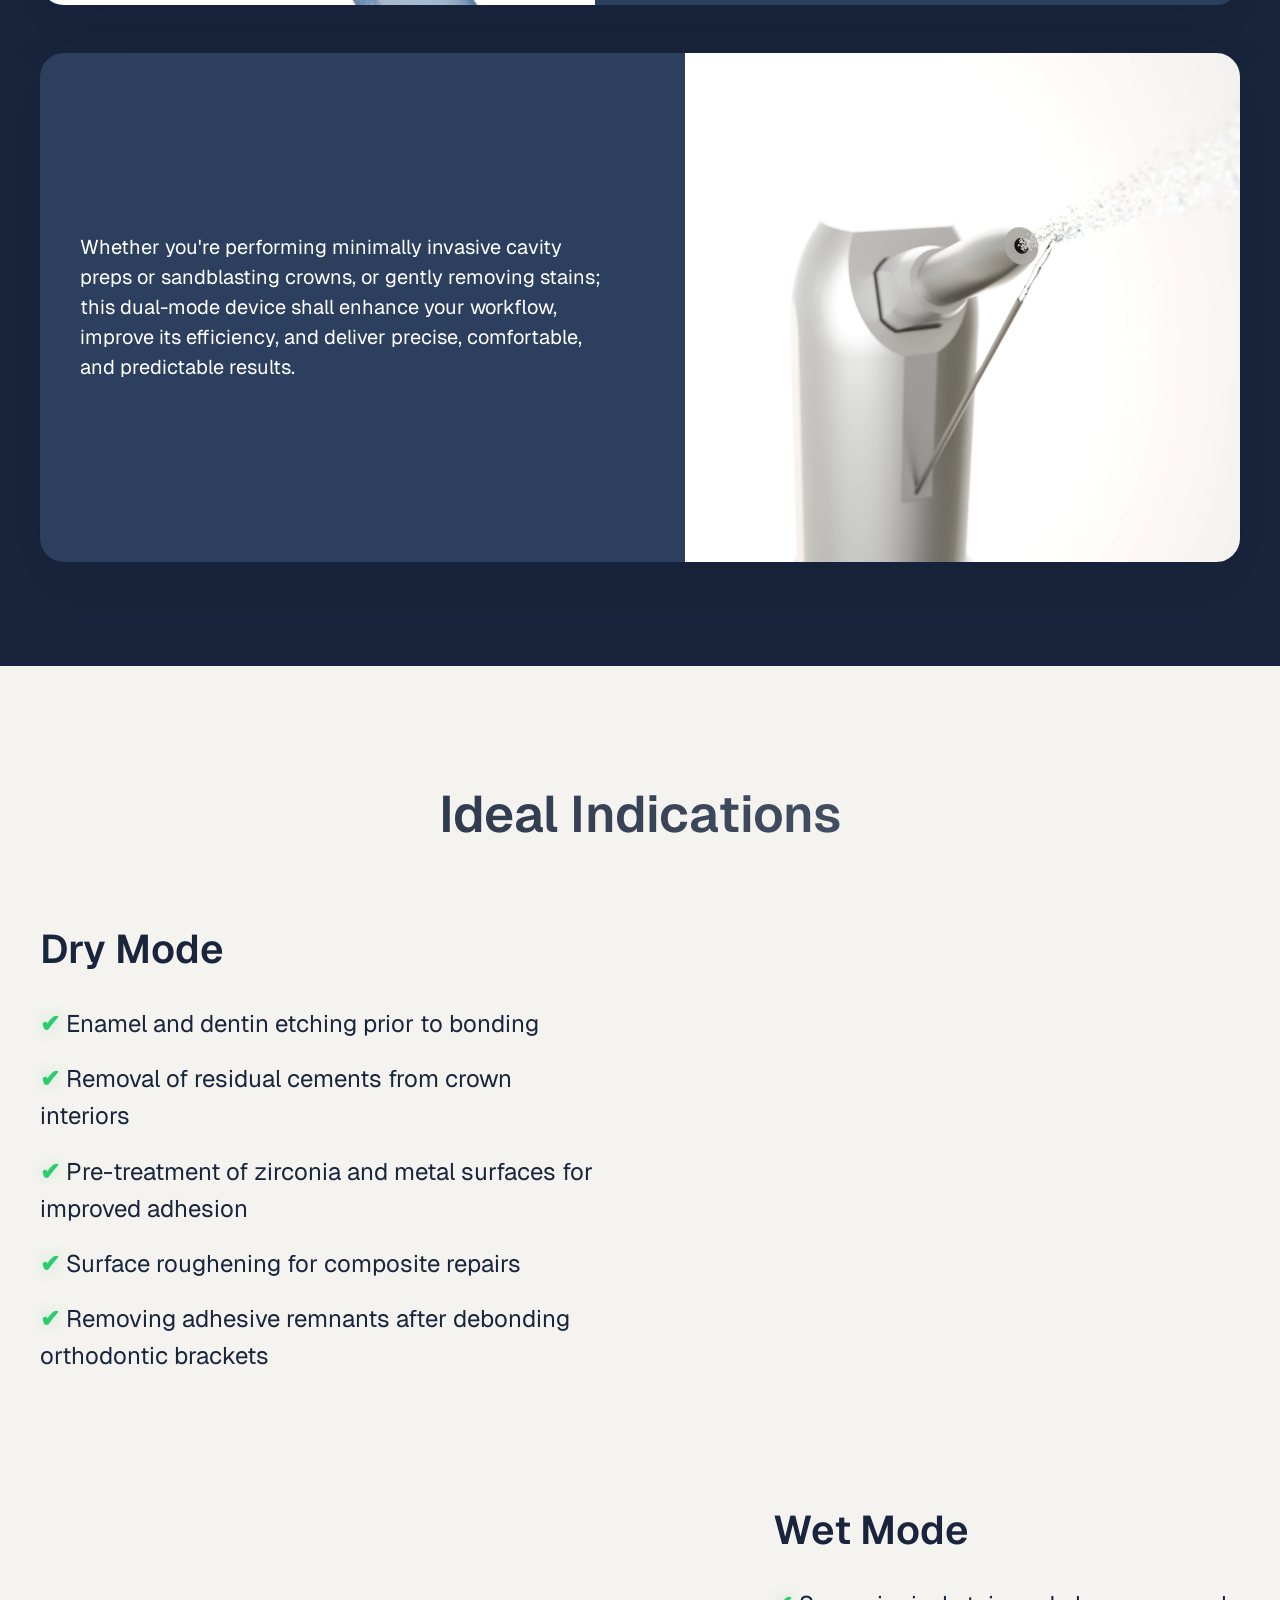
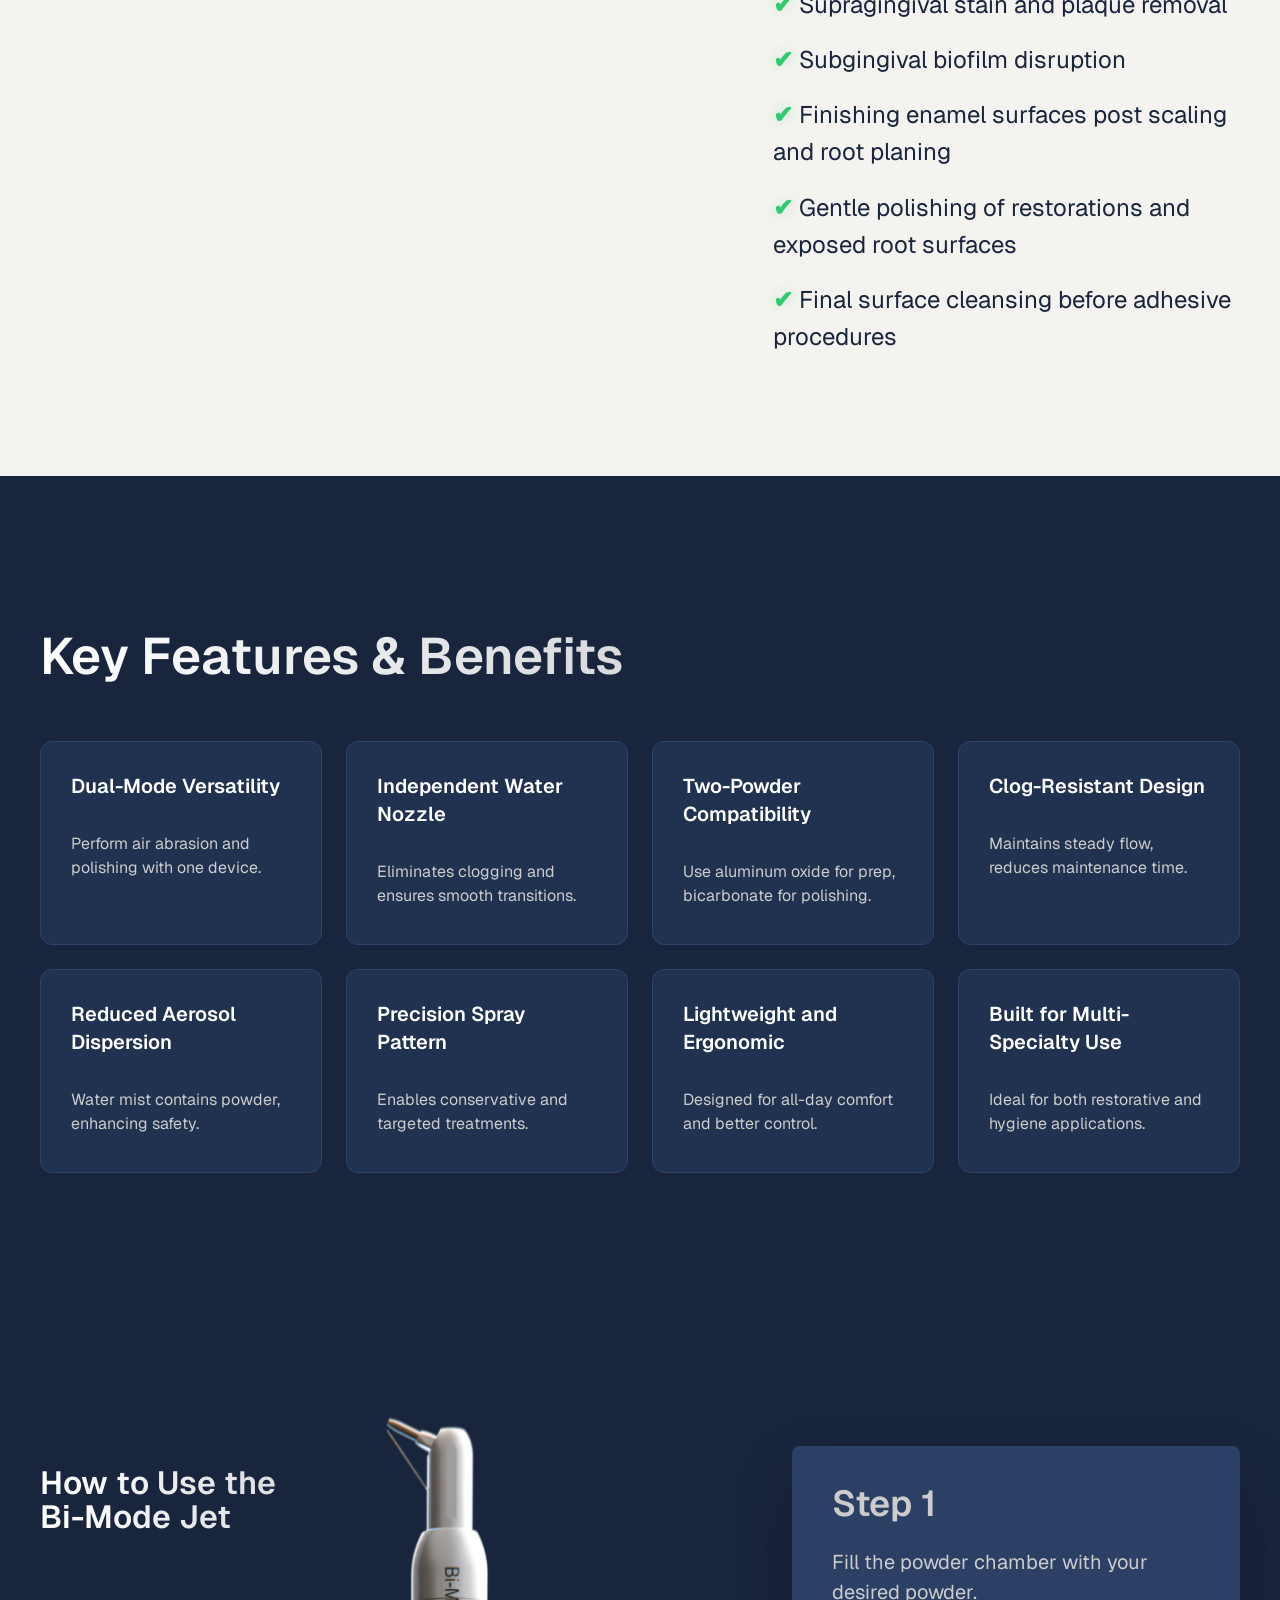
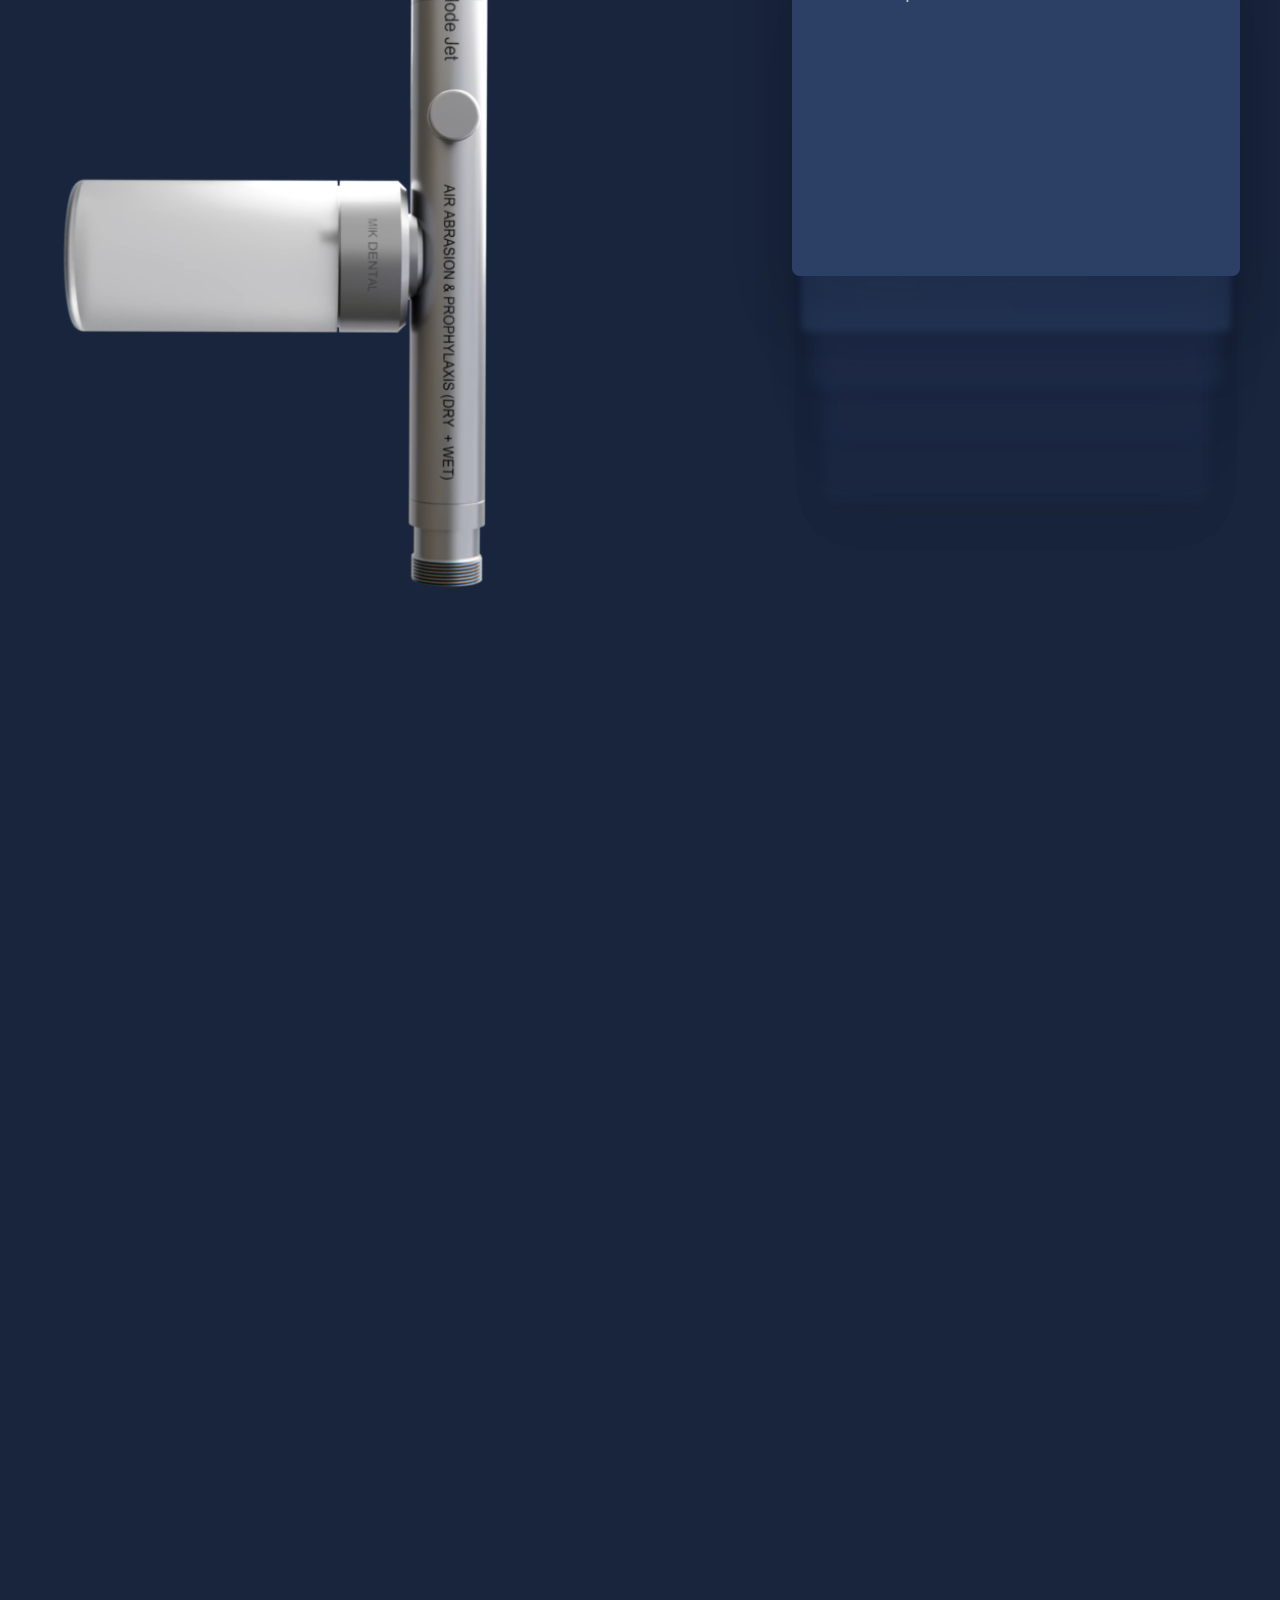
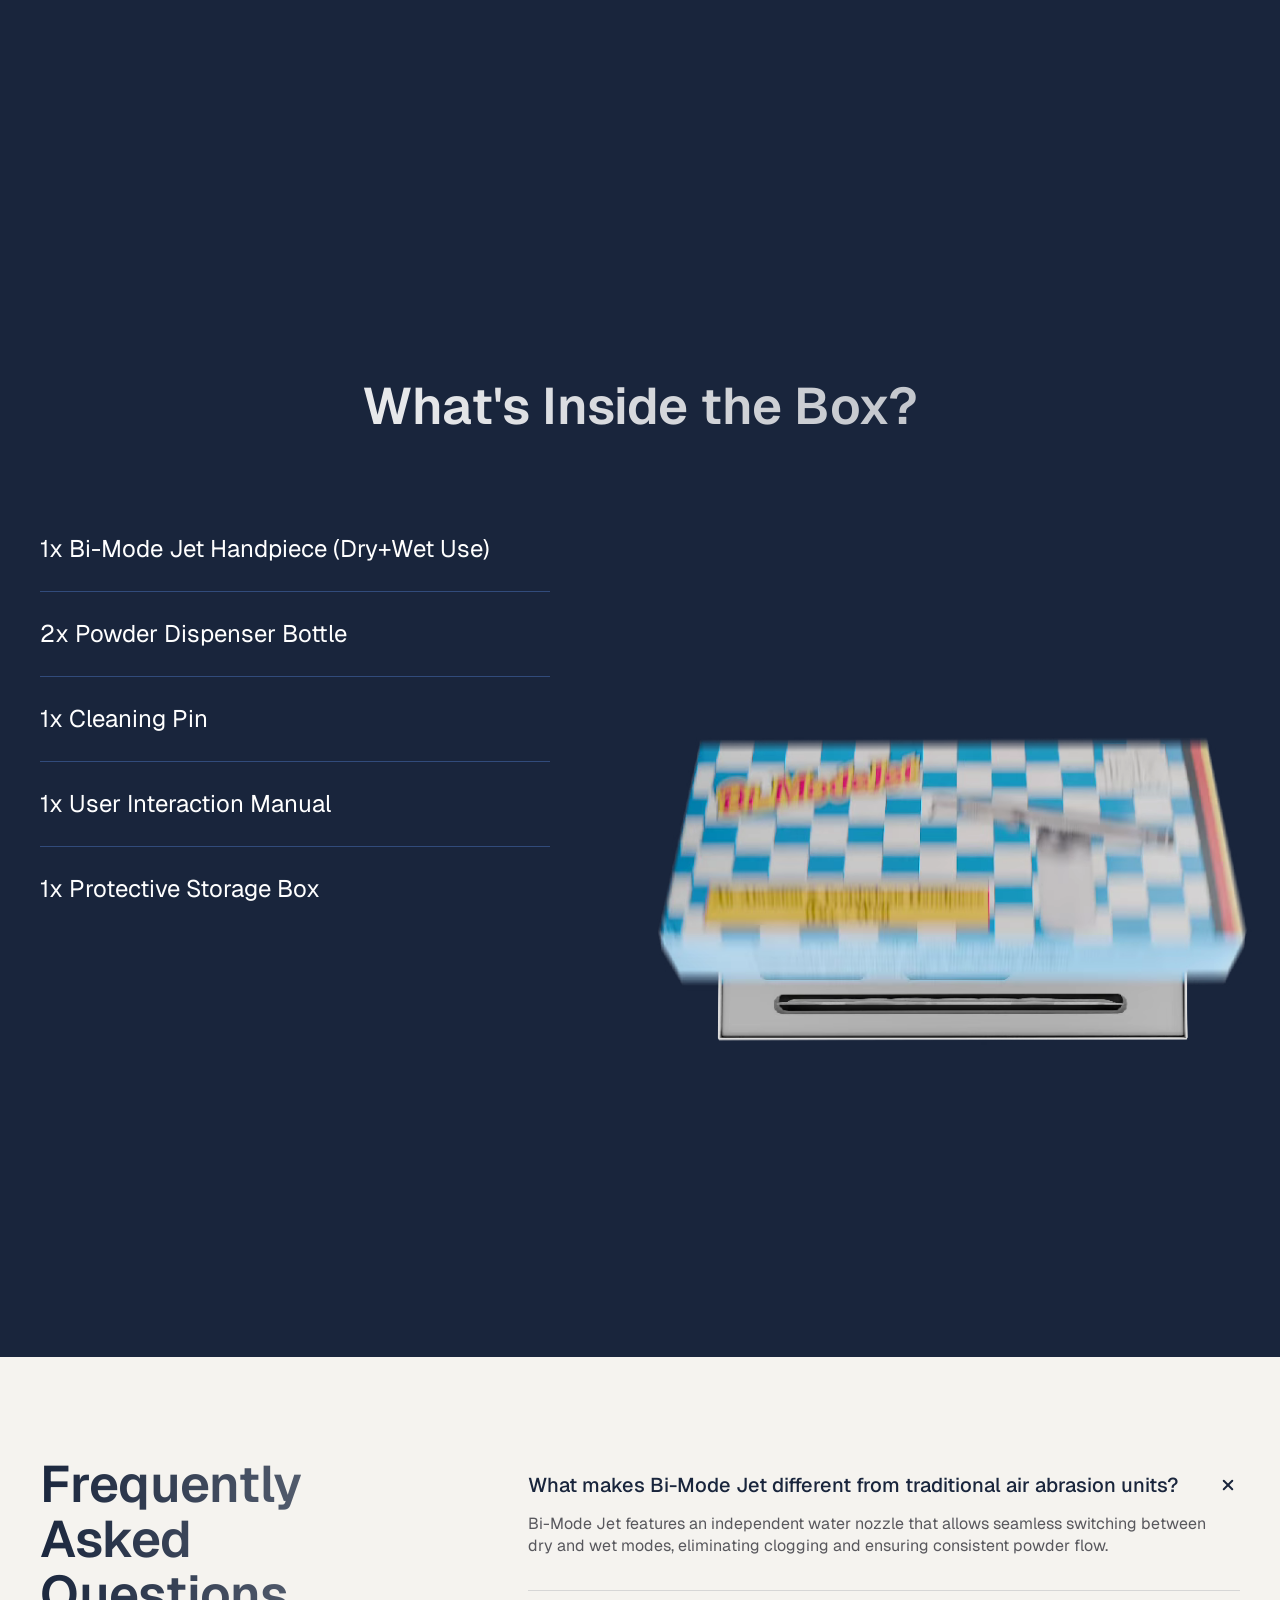
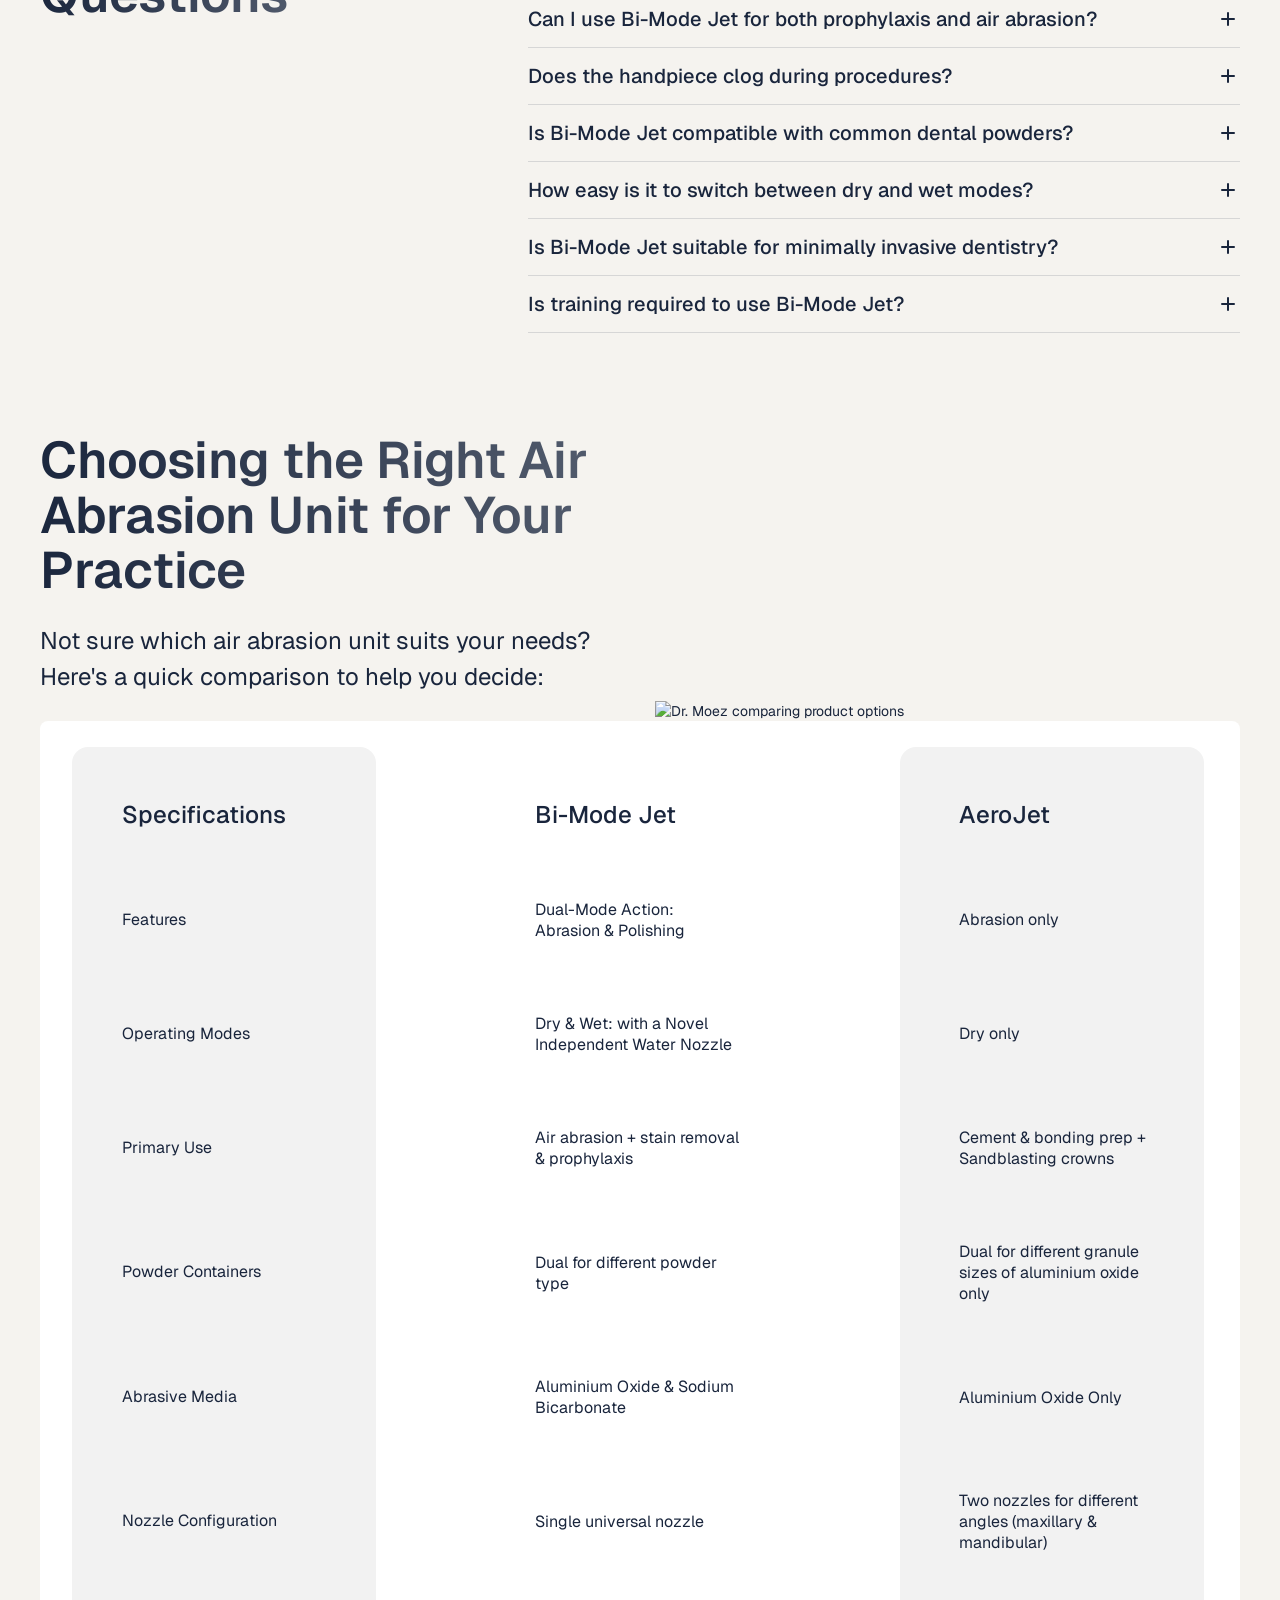
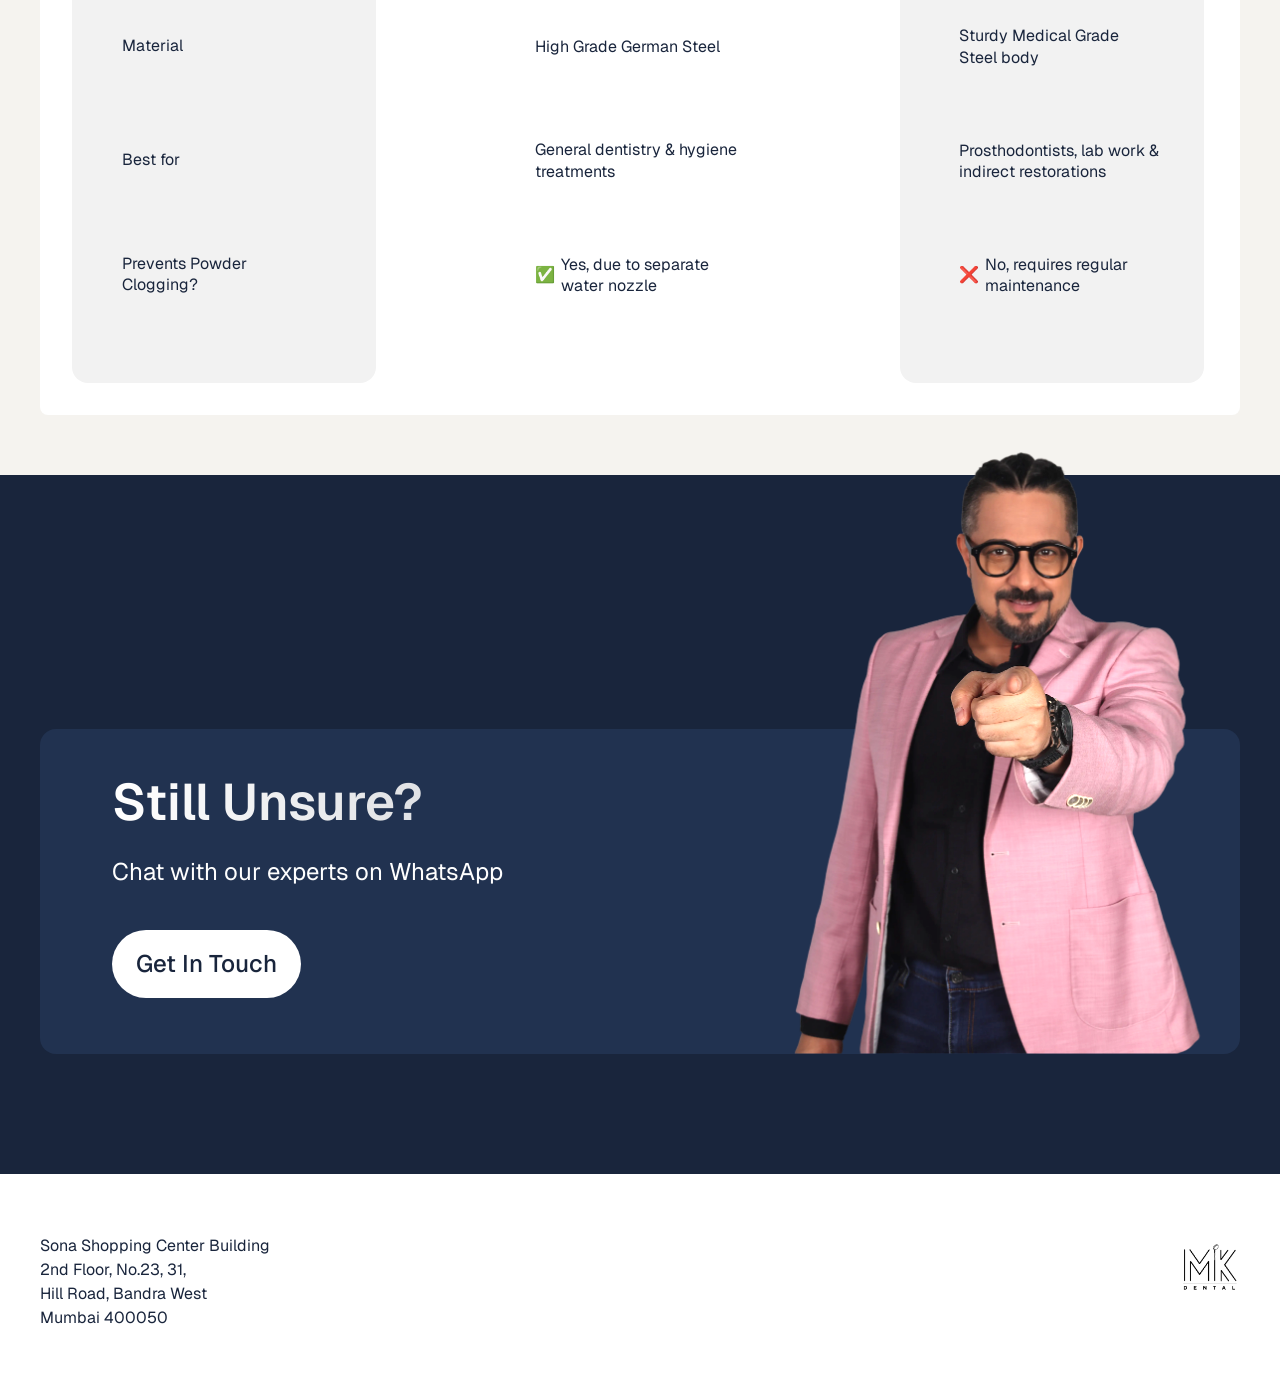
==== commit e020f830: "razorpay link" ====
--- a/bi-mode-jet.html
+++ b/bi-mode-jet.html
@@ -611,6 +611,13 @@
             <button
               class="bi-mode-jet-pill bi-mode-jet-pill-solid"
               type="button"
+              onclick="
+                window.open(
+                  'https://rzp.io/rzp/kXnVAJlP',
+                  '_blank',
+                  'noopener',
+                )
+              "
             >
               Buy Now
             </button>
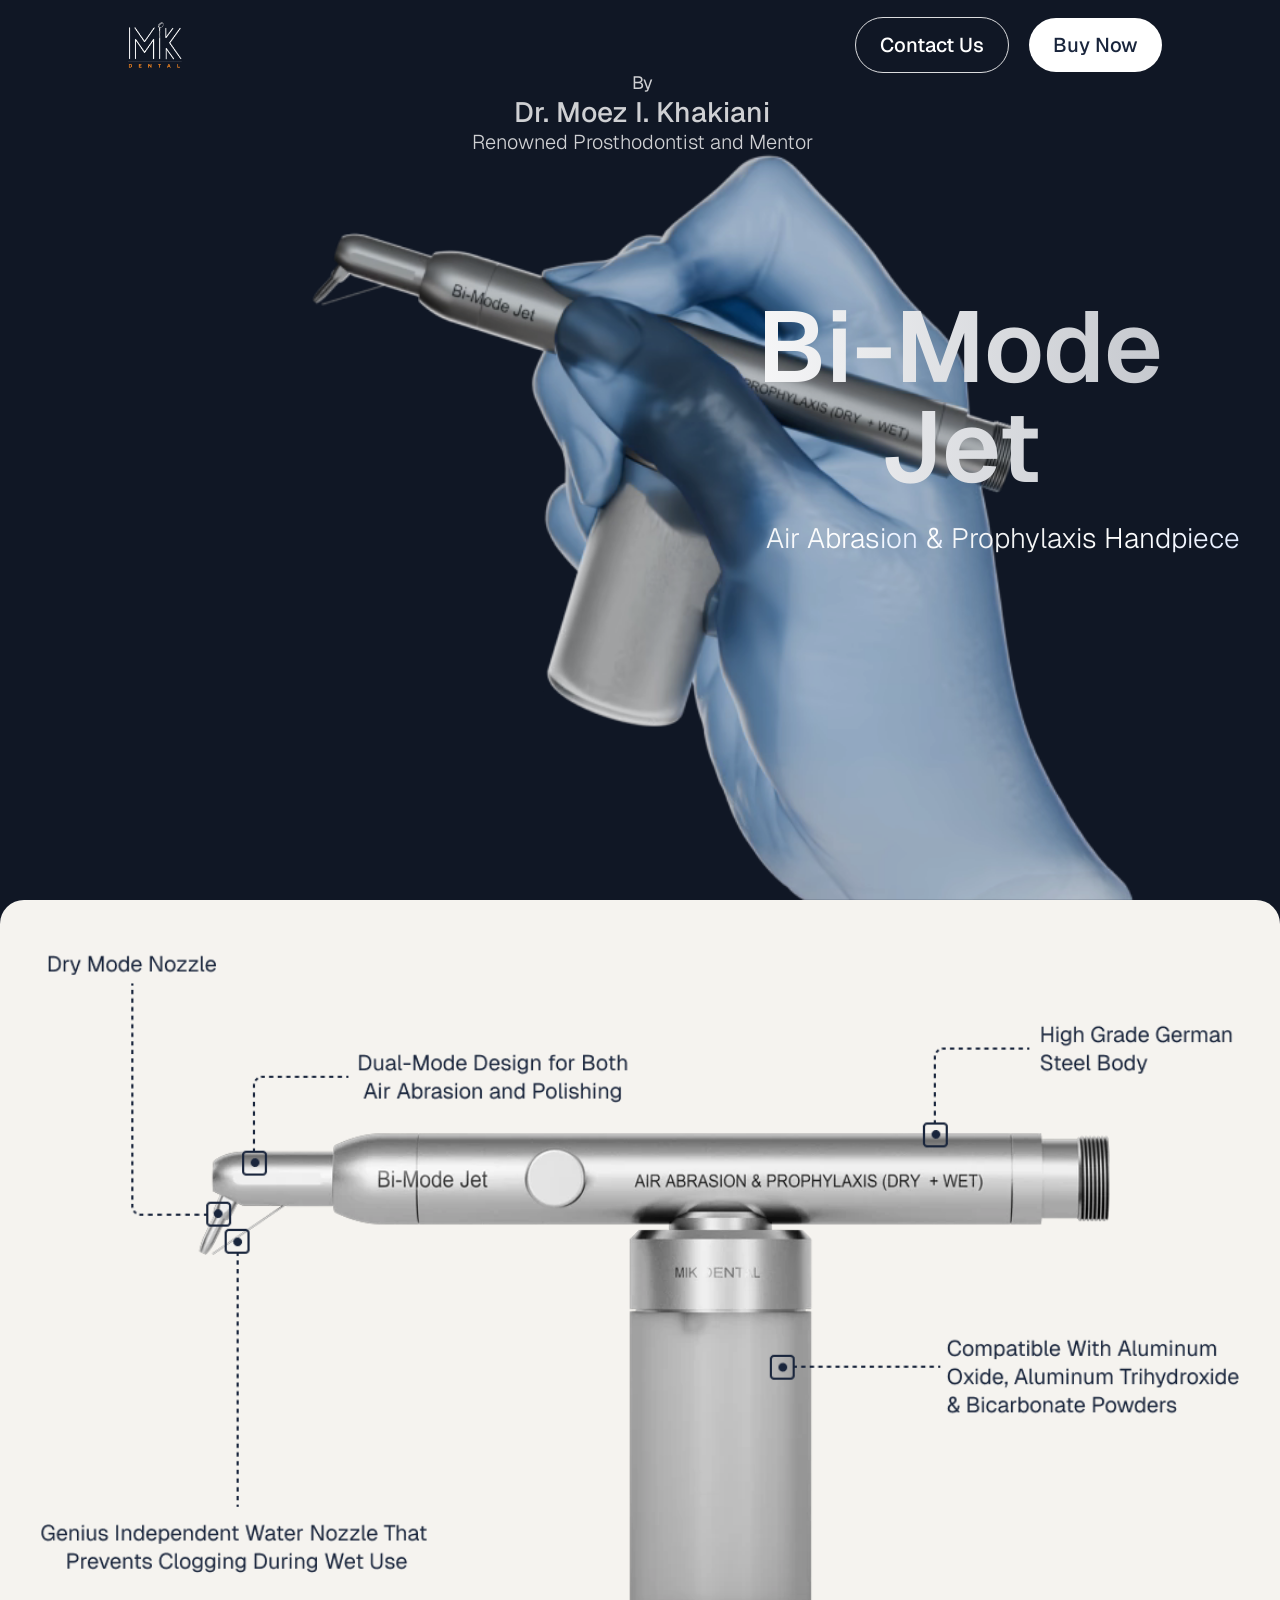
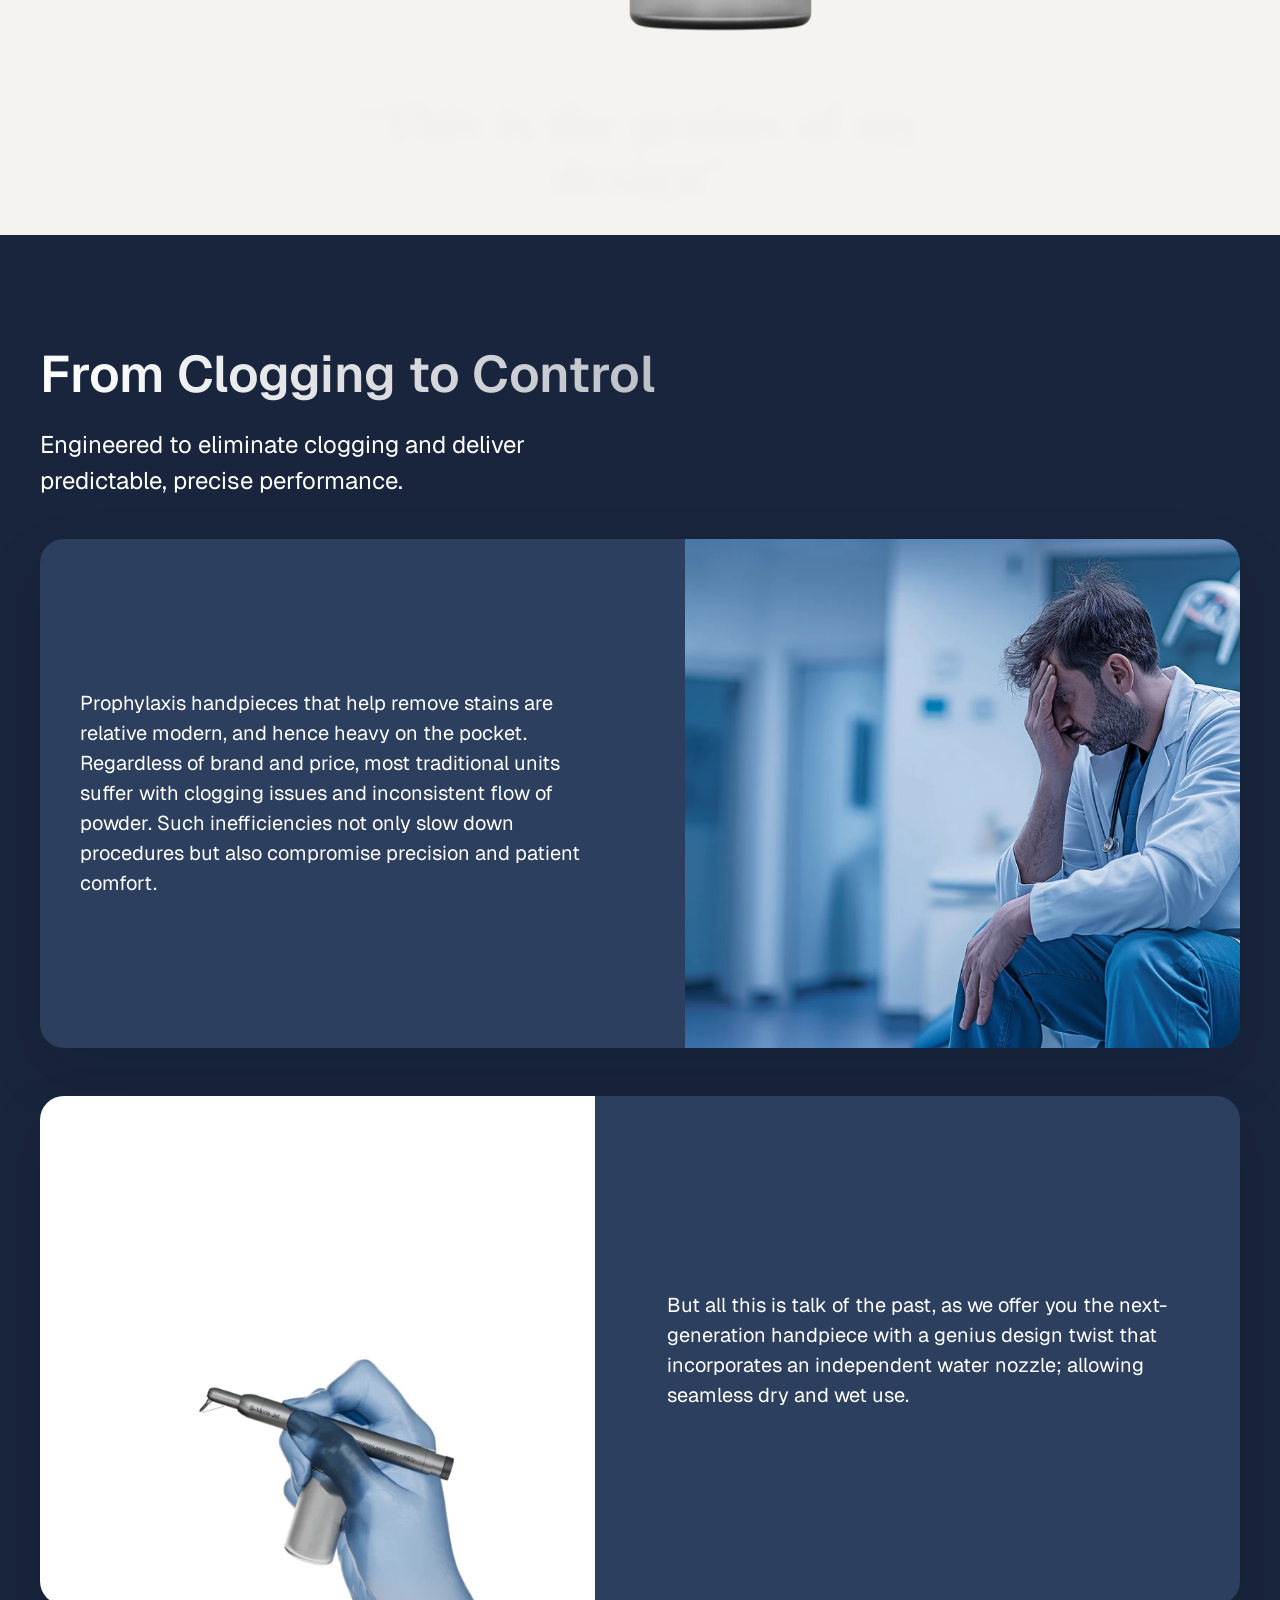
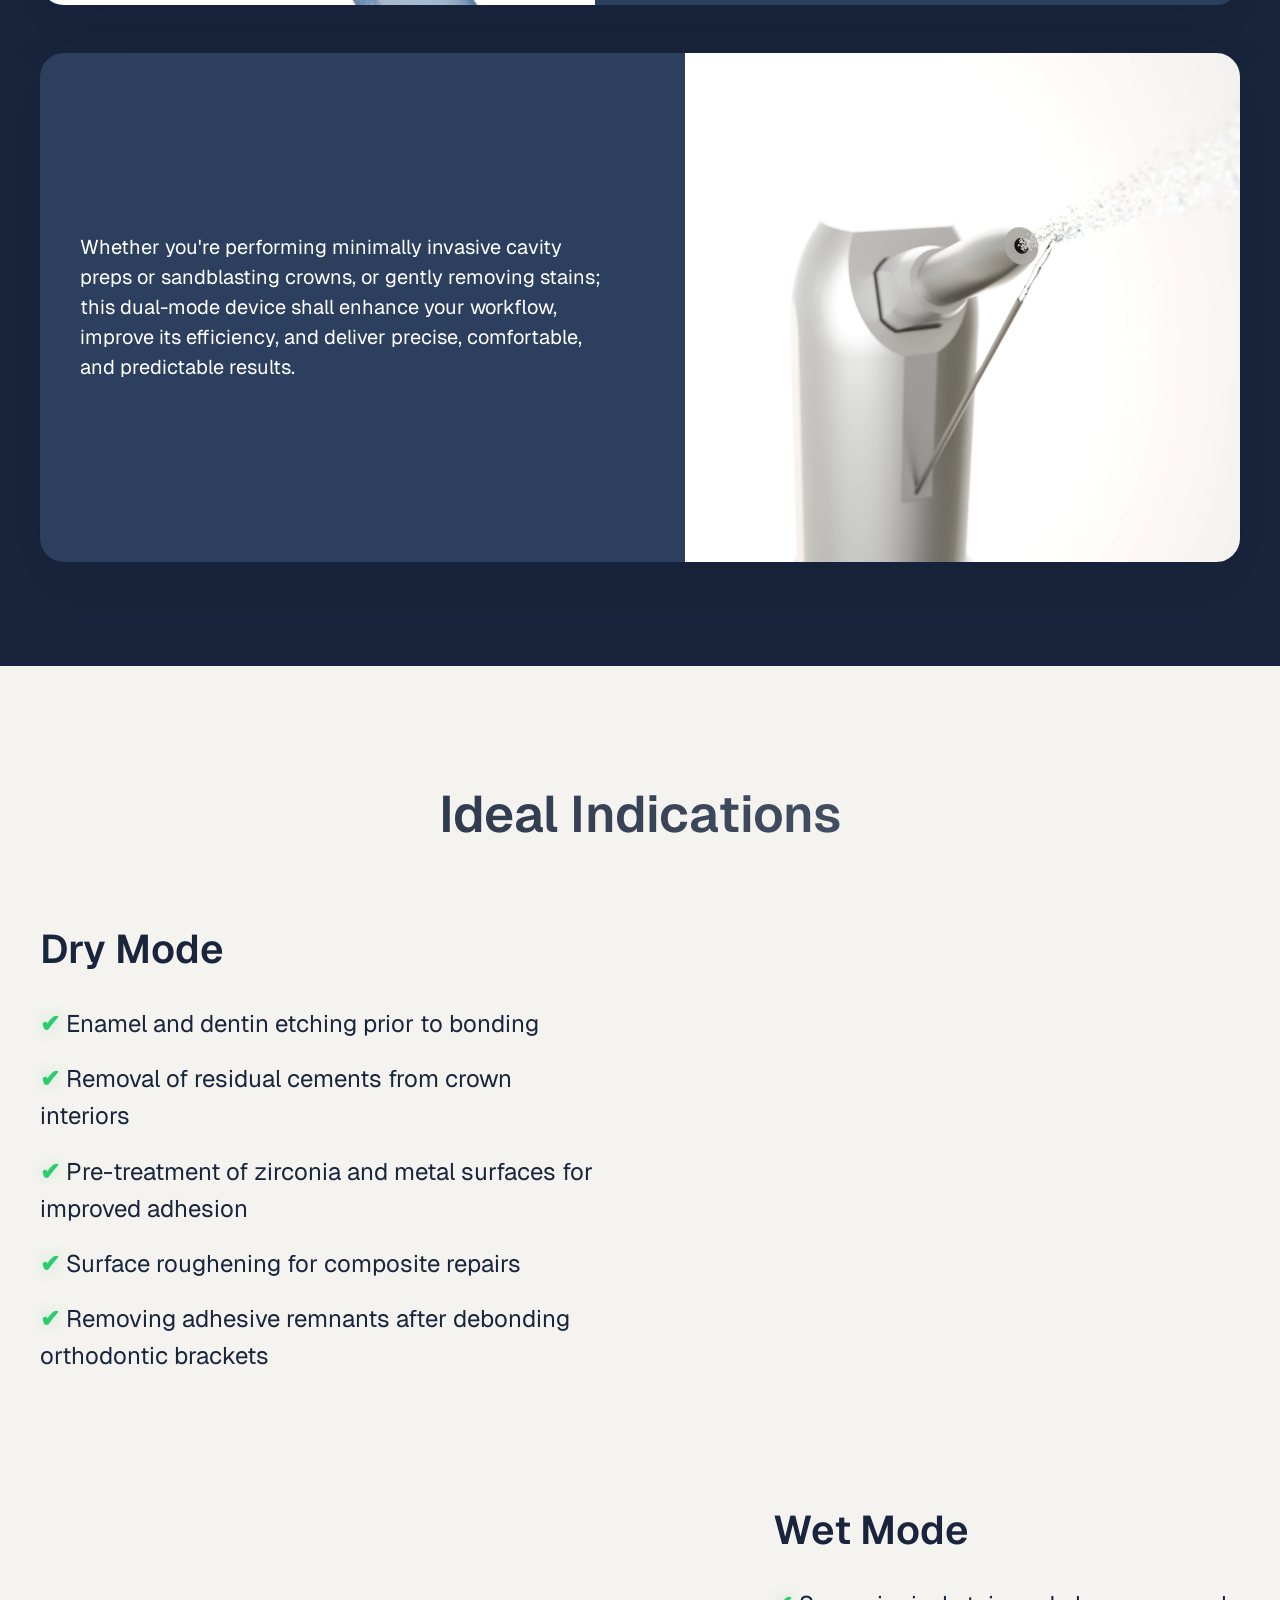
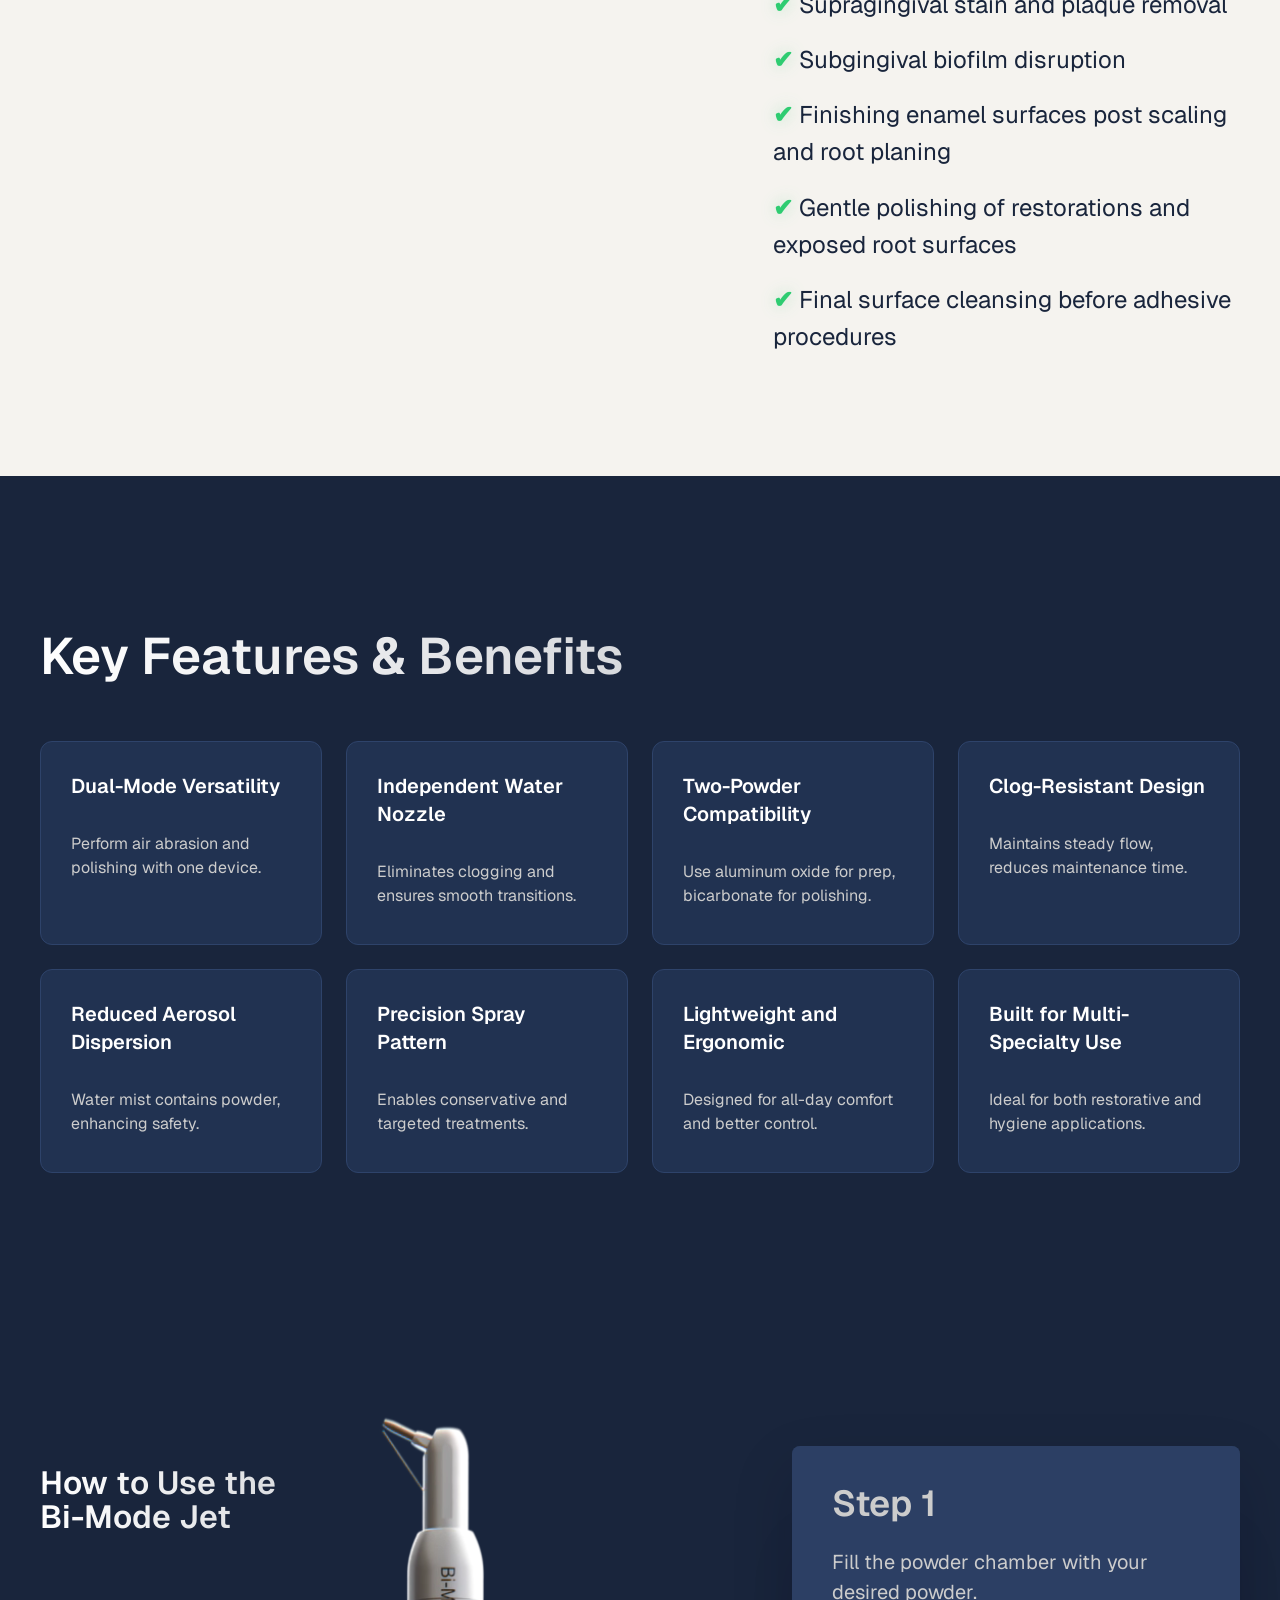
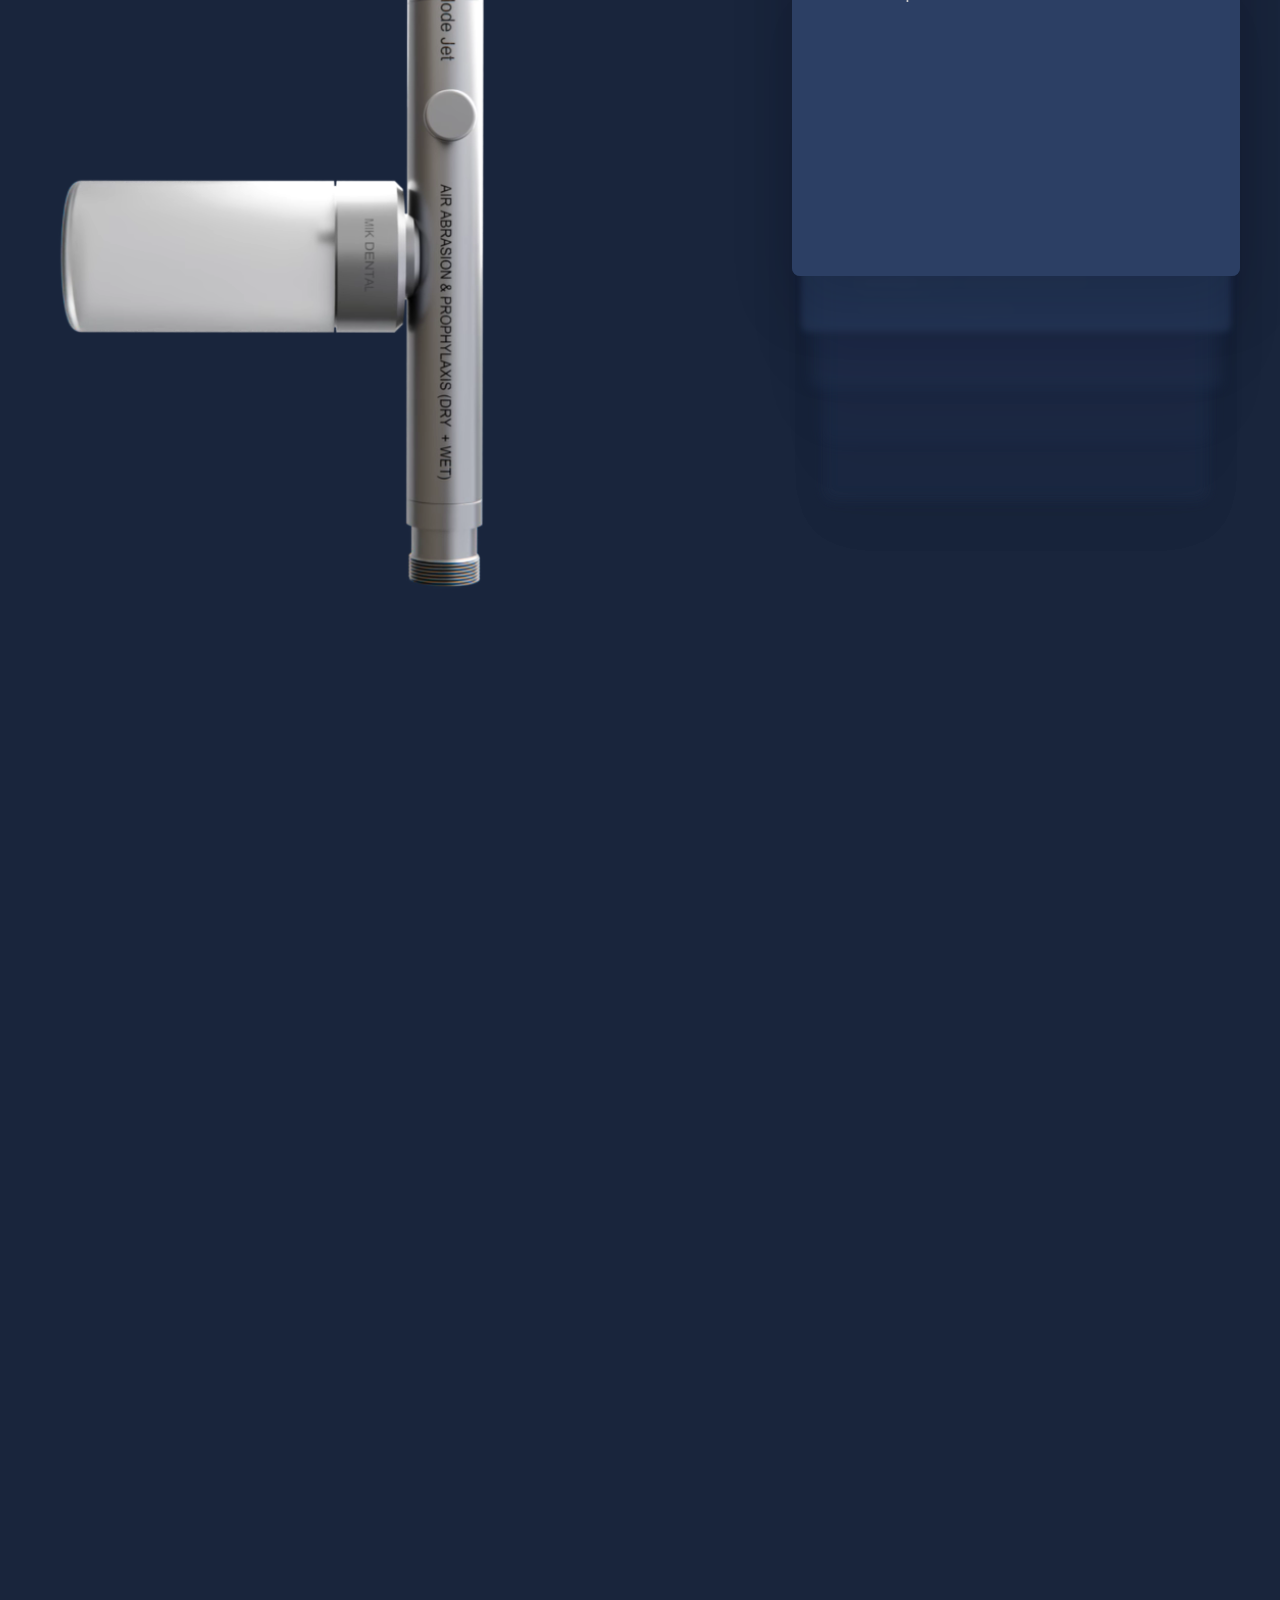
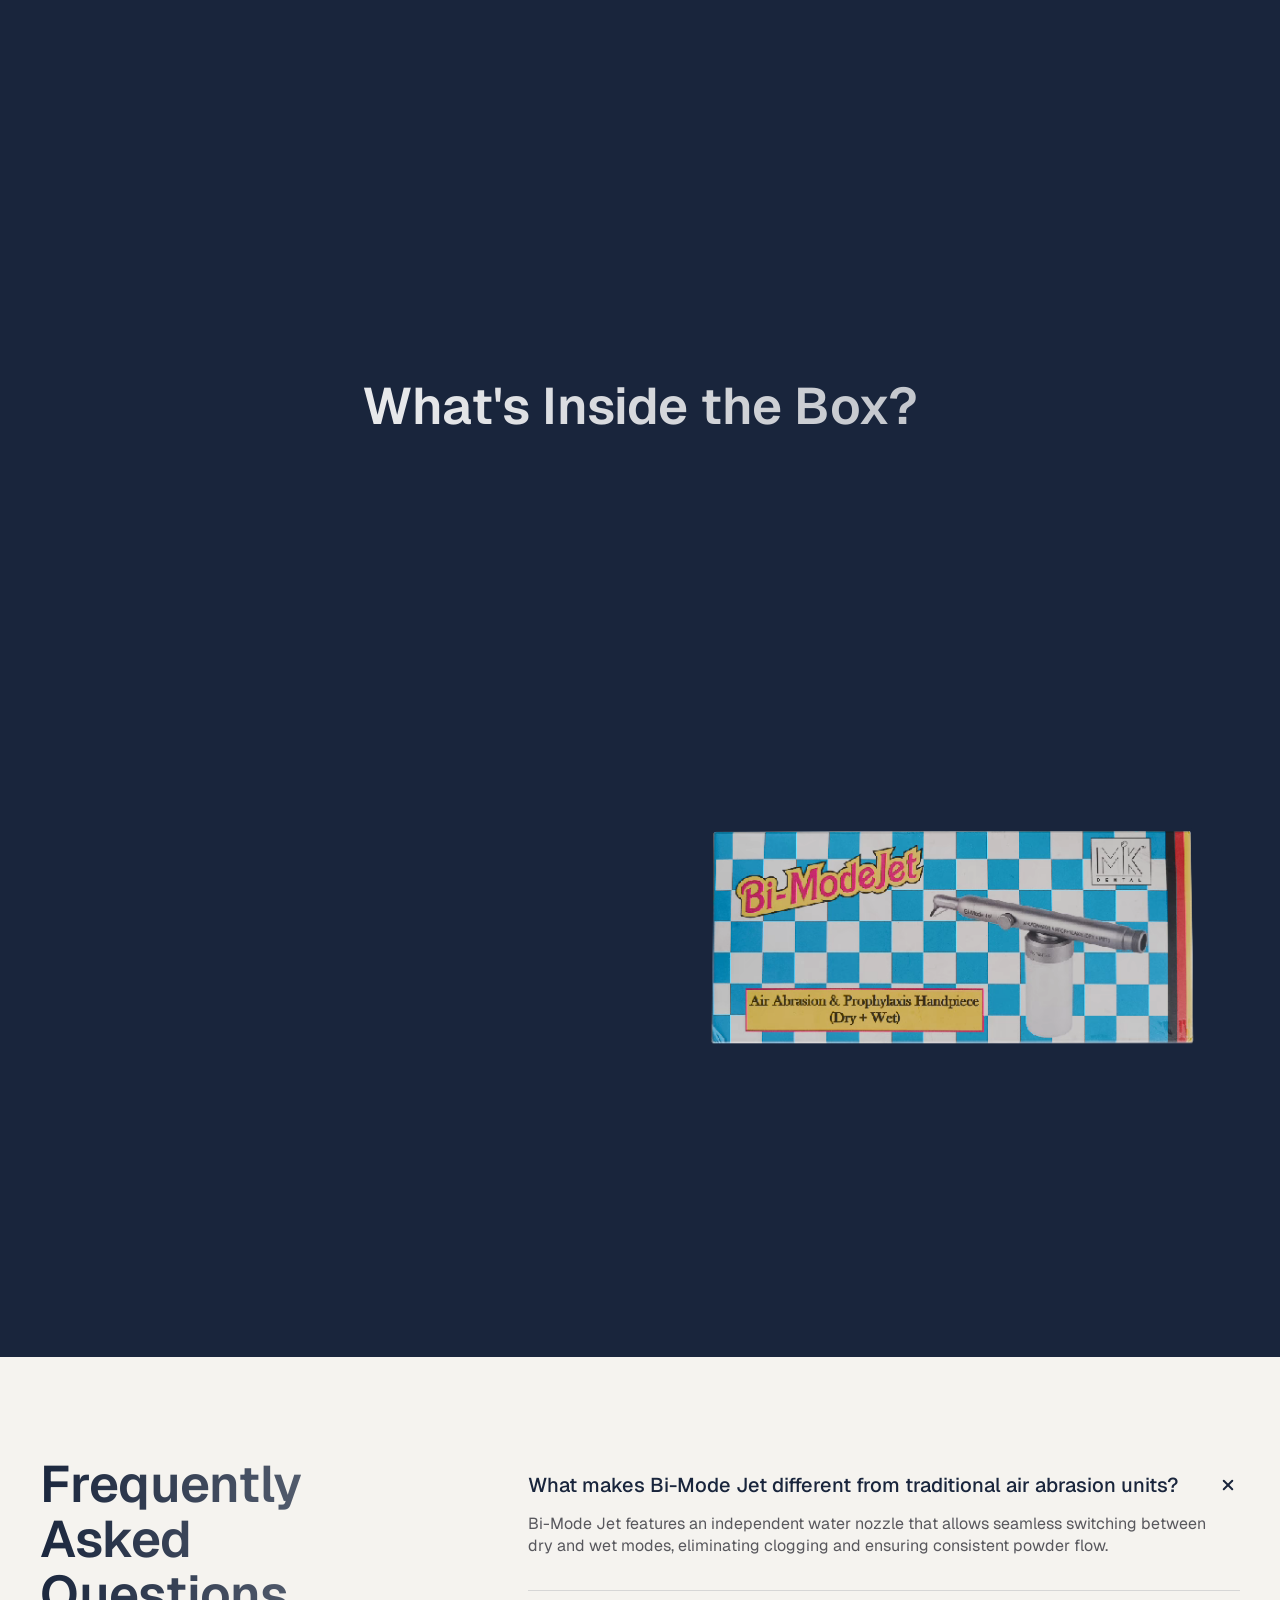
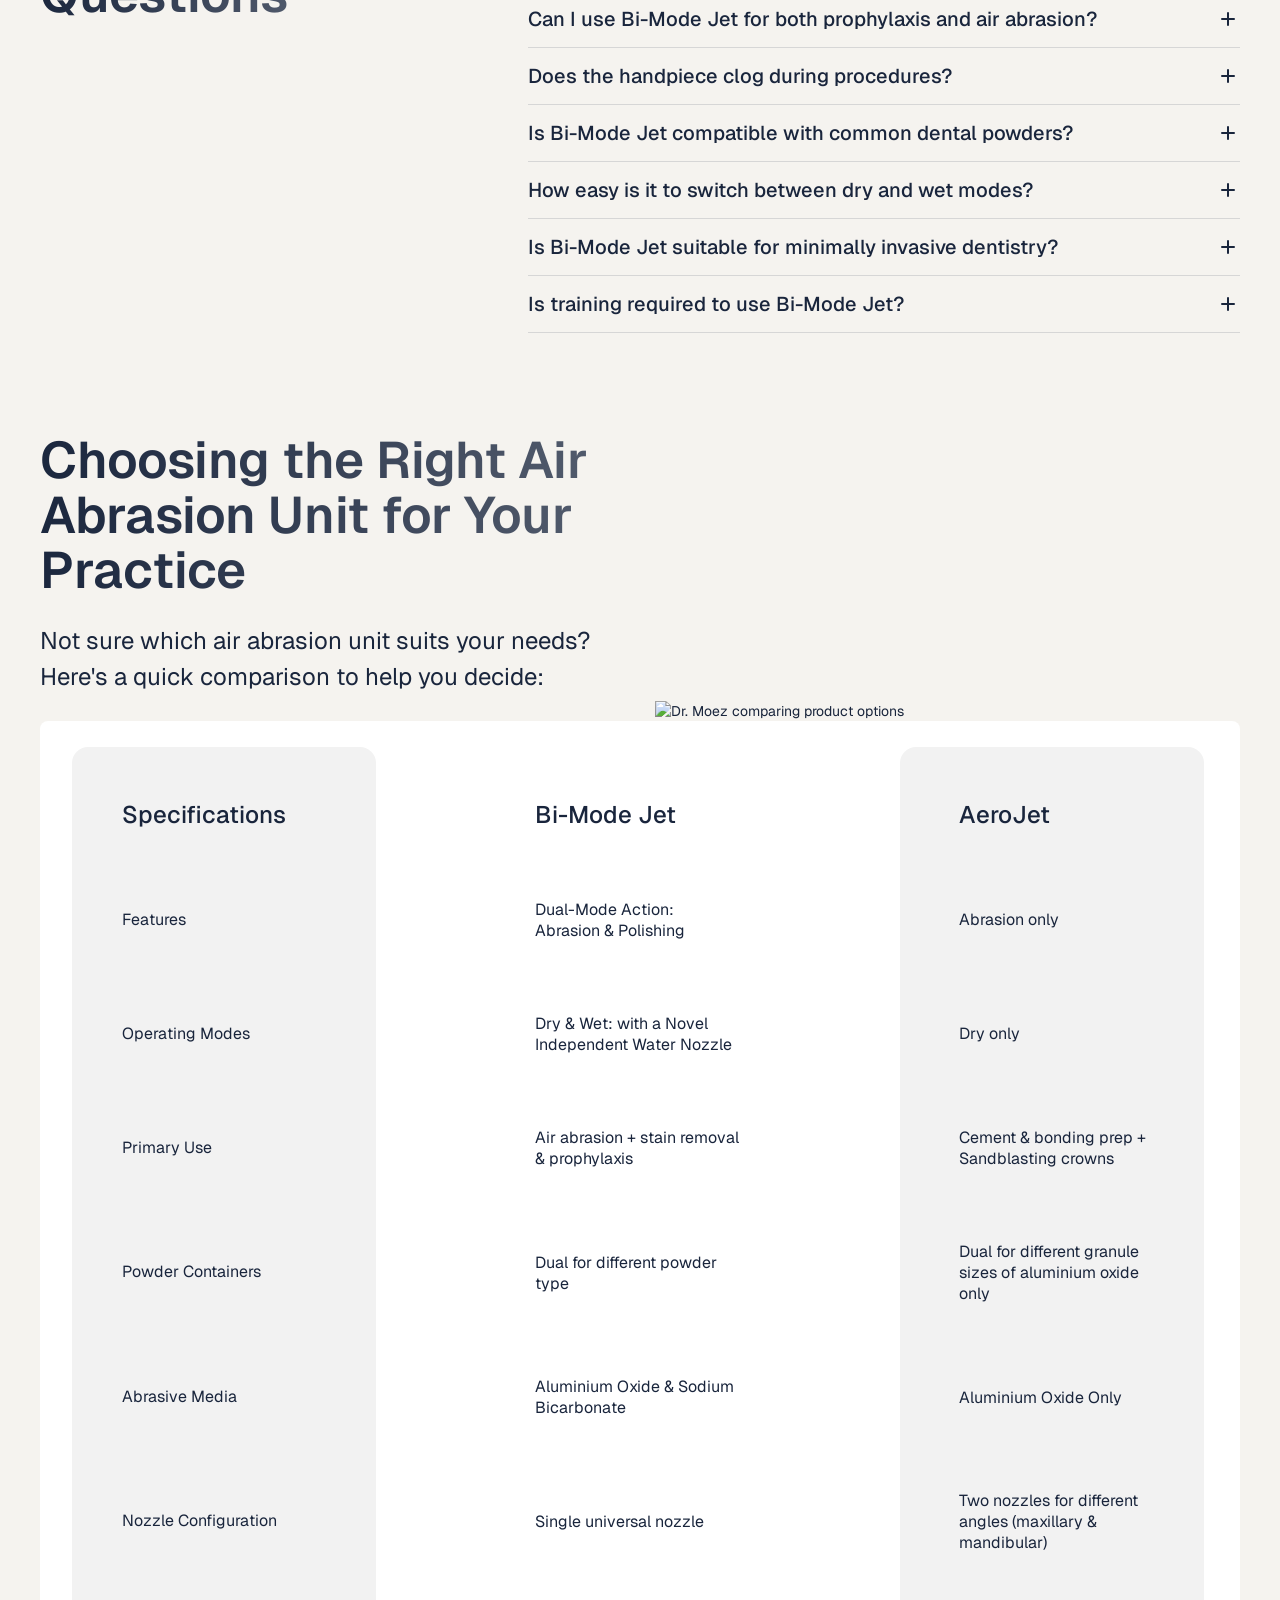
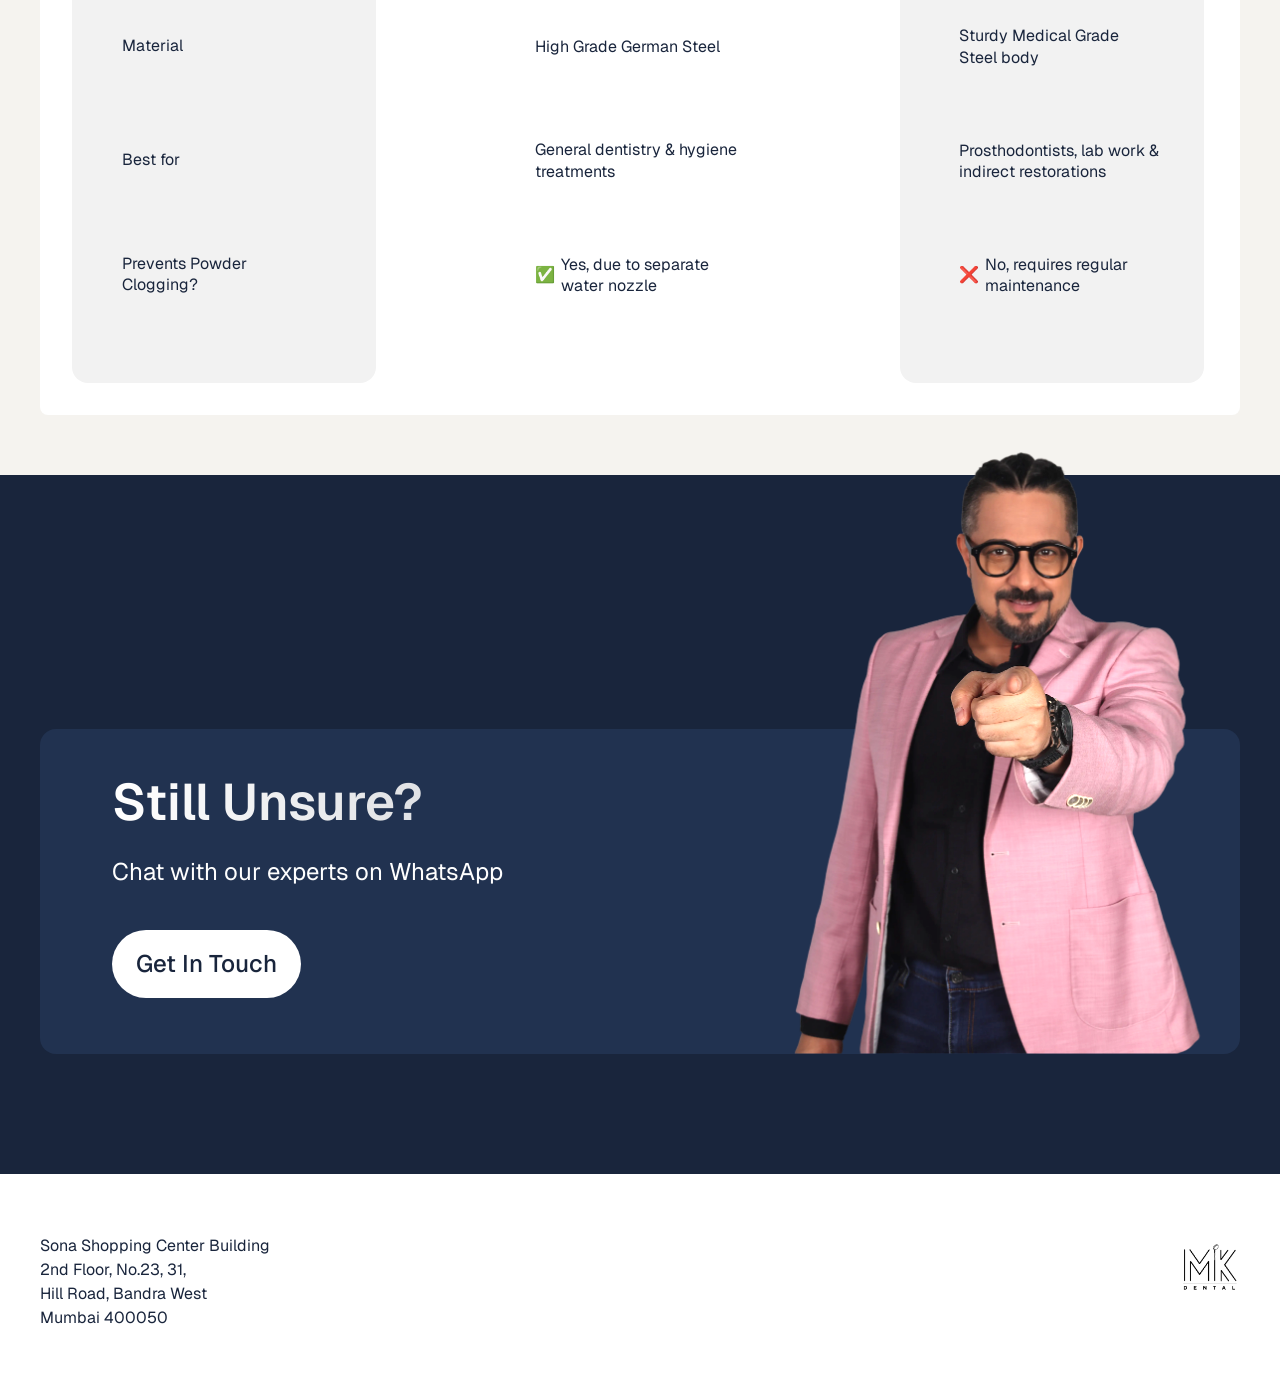
==== commit ab593cf8: "nav contact" ====
--- a/bi-mode-jet.html
+++ b/bi-mode-jet.html
@@ -605,6 +605,13 @@
             <button
               class="bi-mode-jet-pill bi-mode-jet-pill-outline"
               type="button"
+              onclick="
+                window.open(
+                  'https://wa.me/919819000664',
+                  '_blank',
+                  'noopener',
+                )
+              "
             >
               Contact Us
             </button>
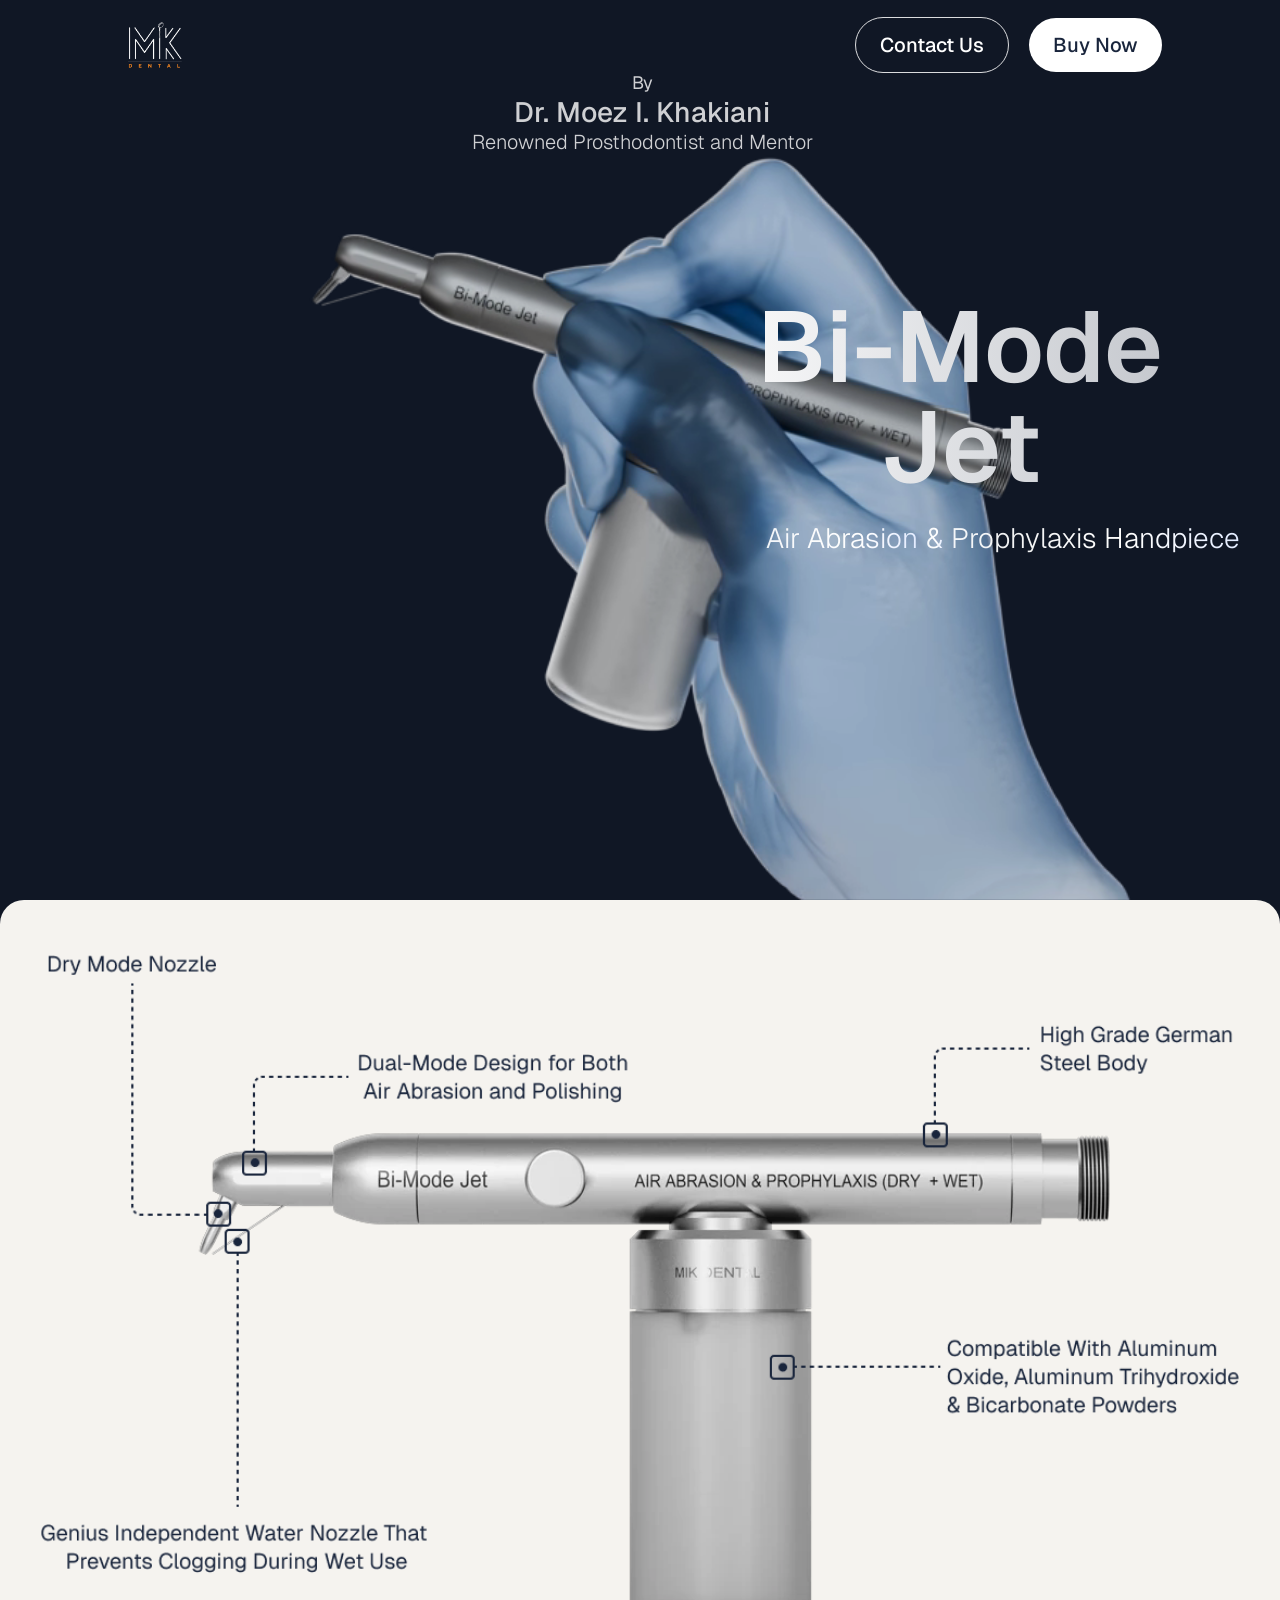
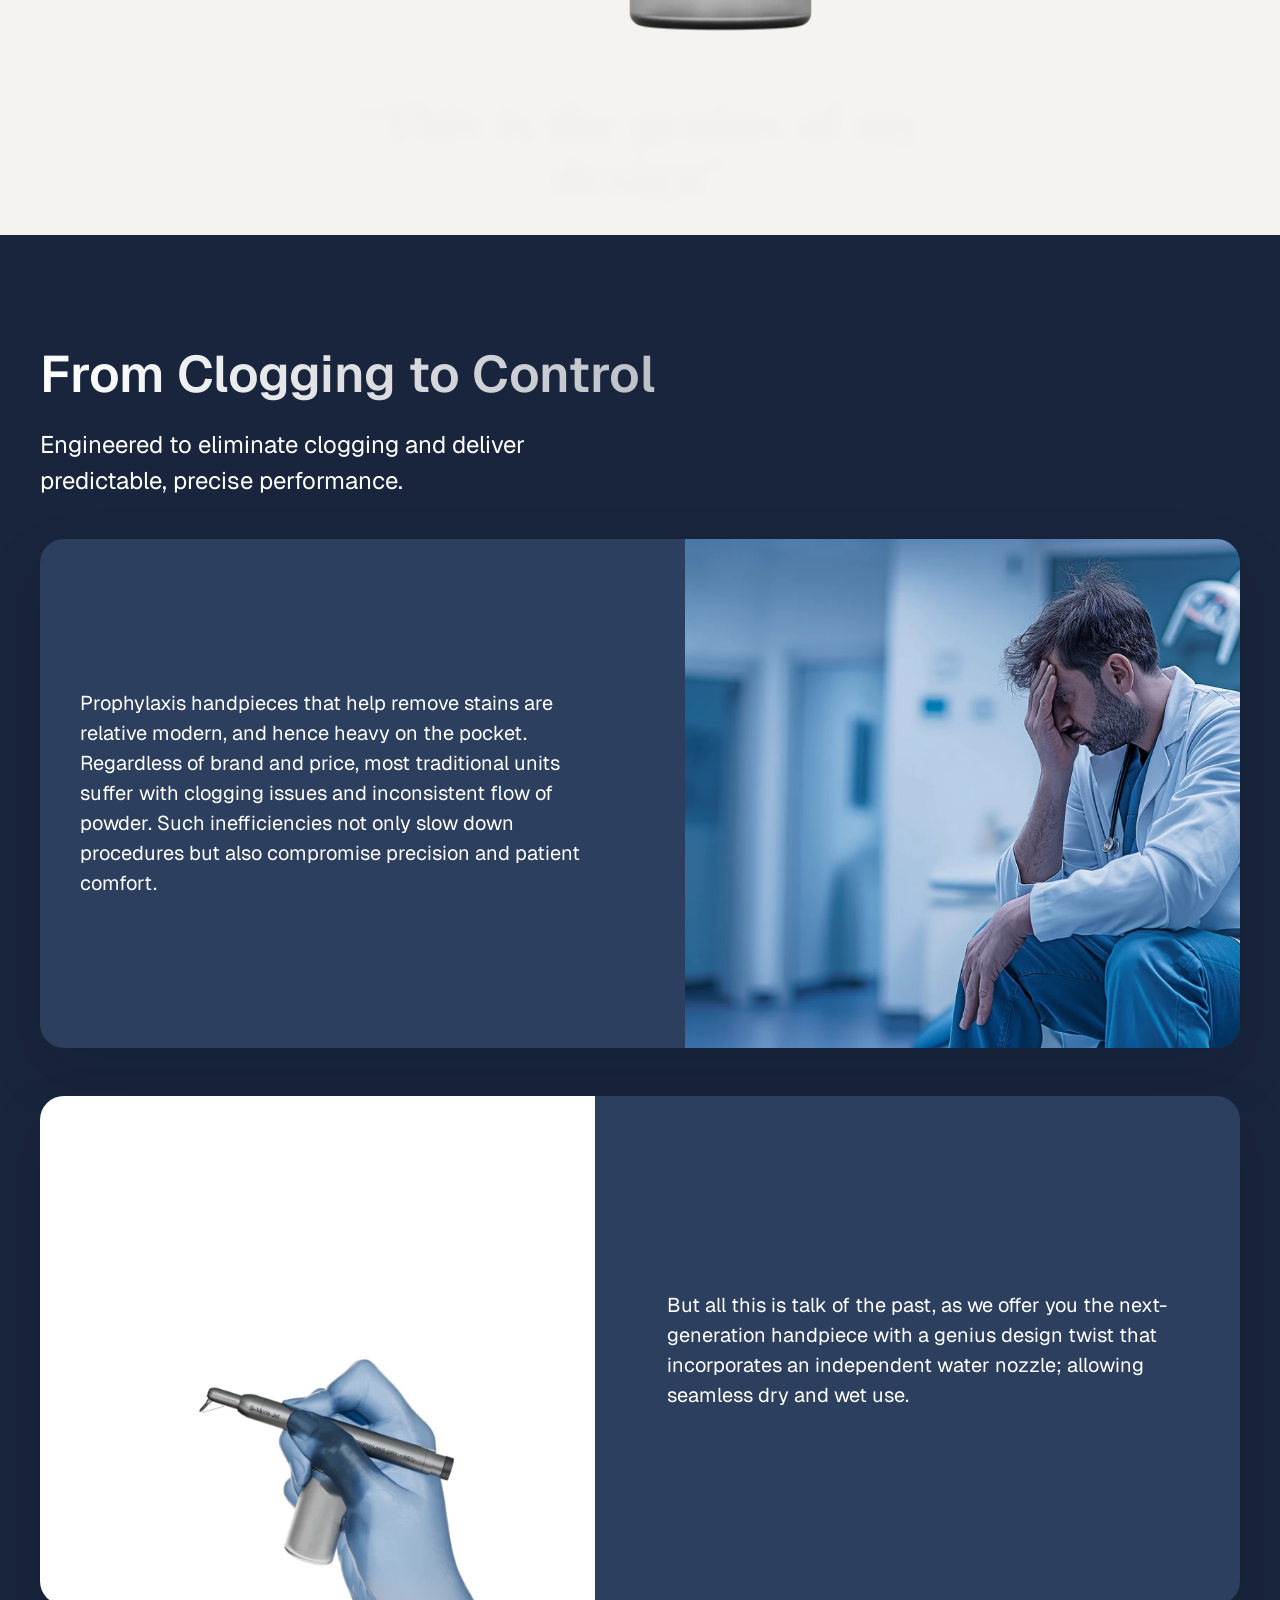
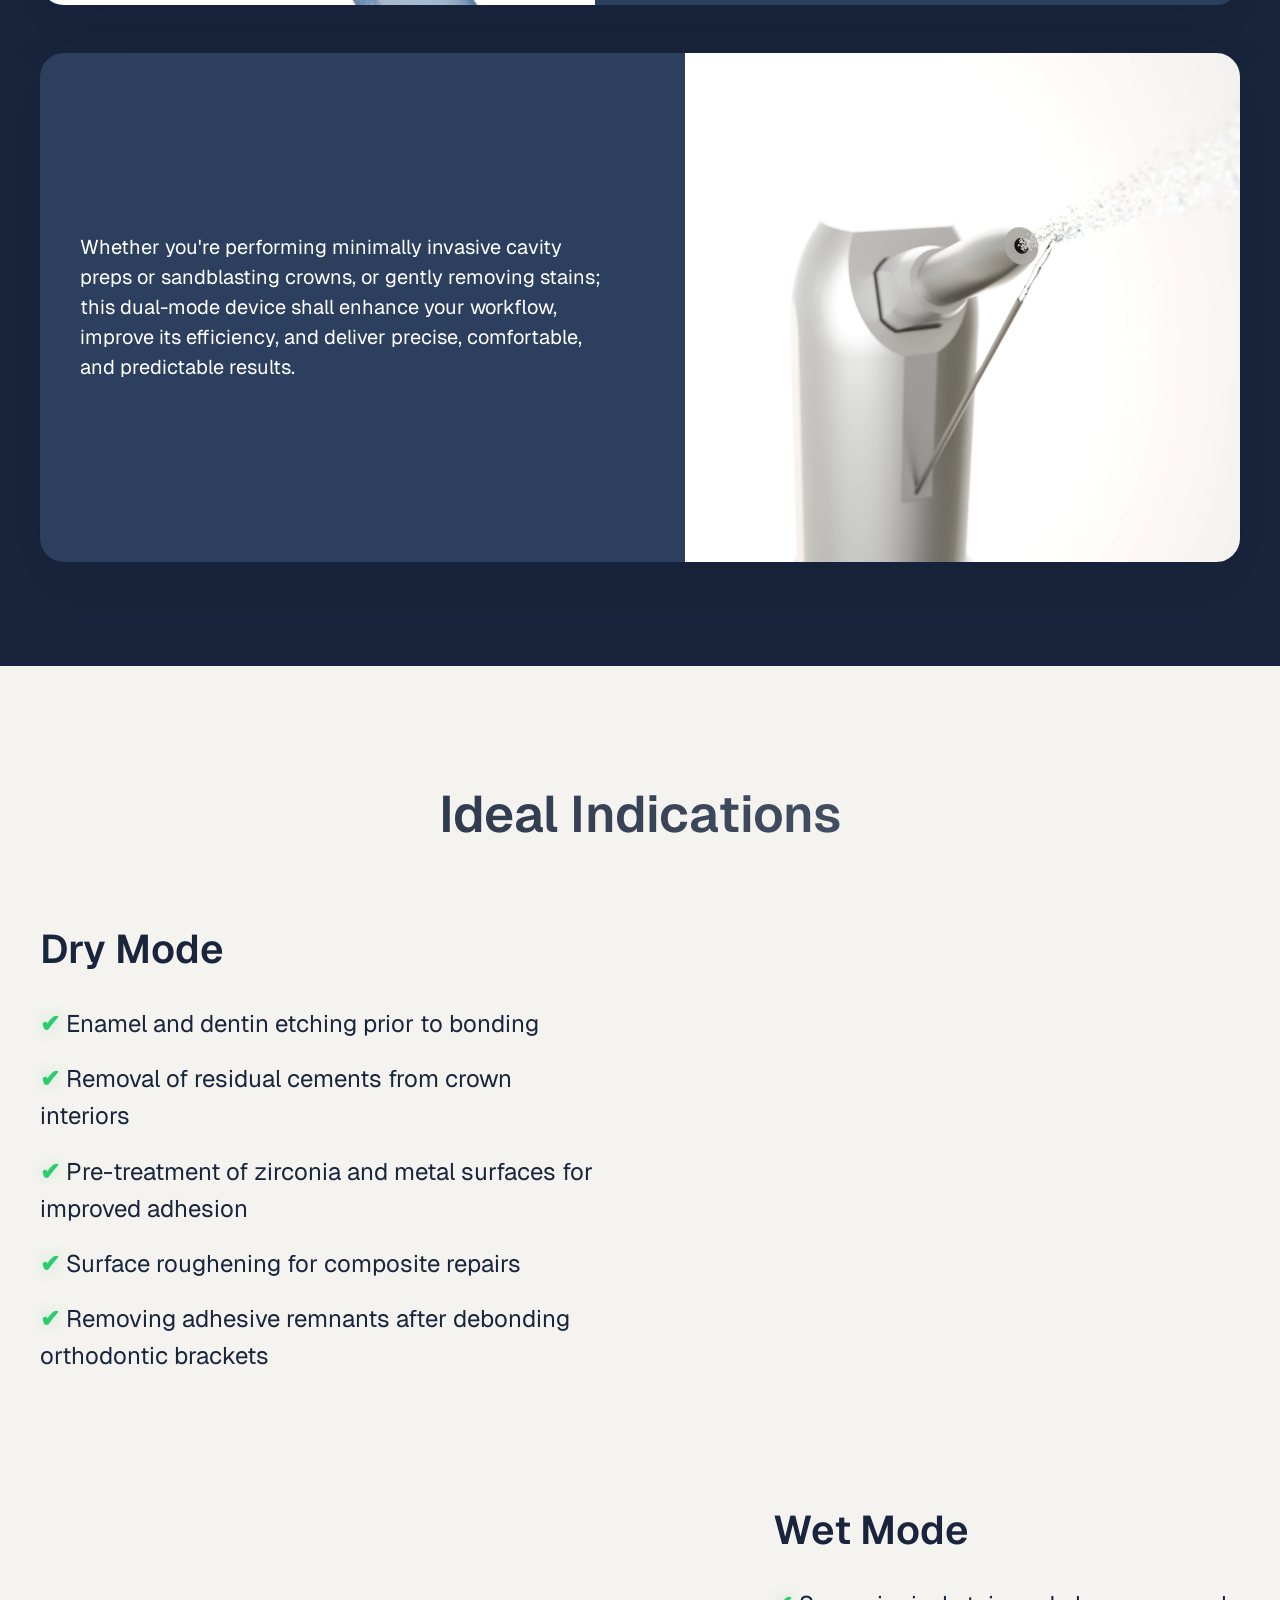
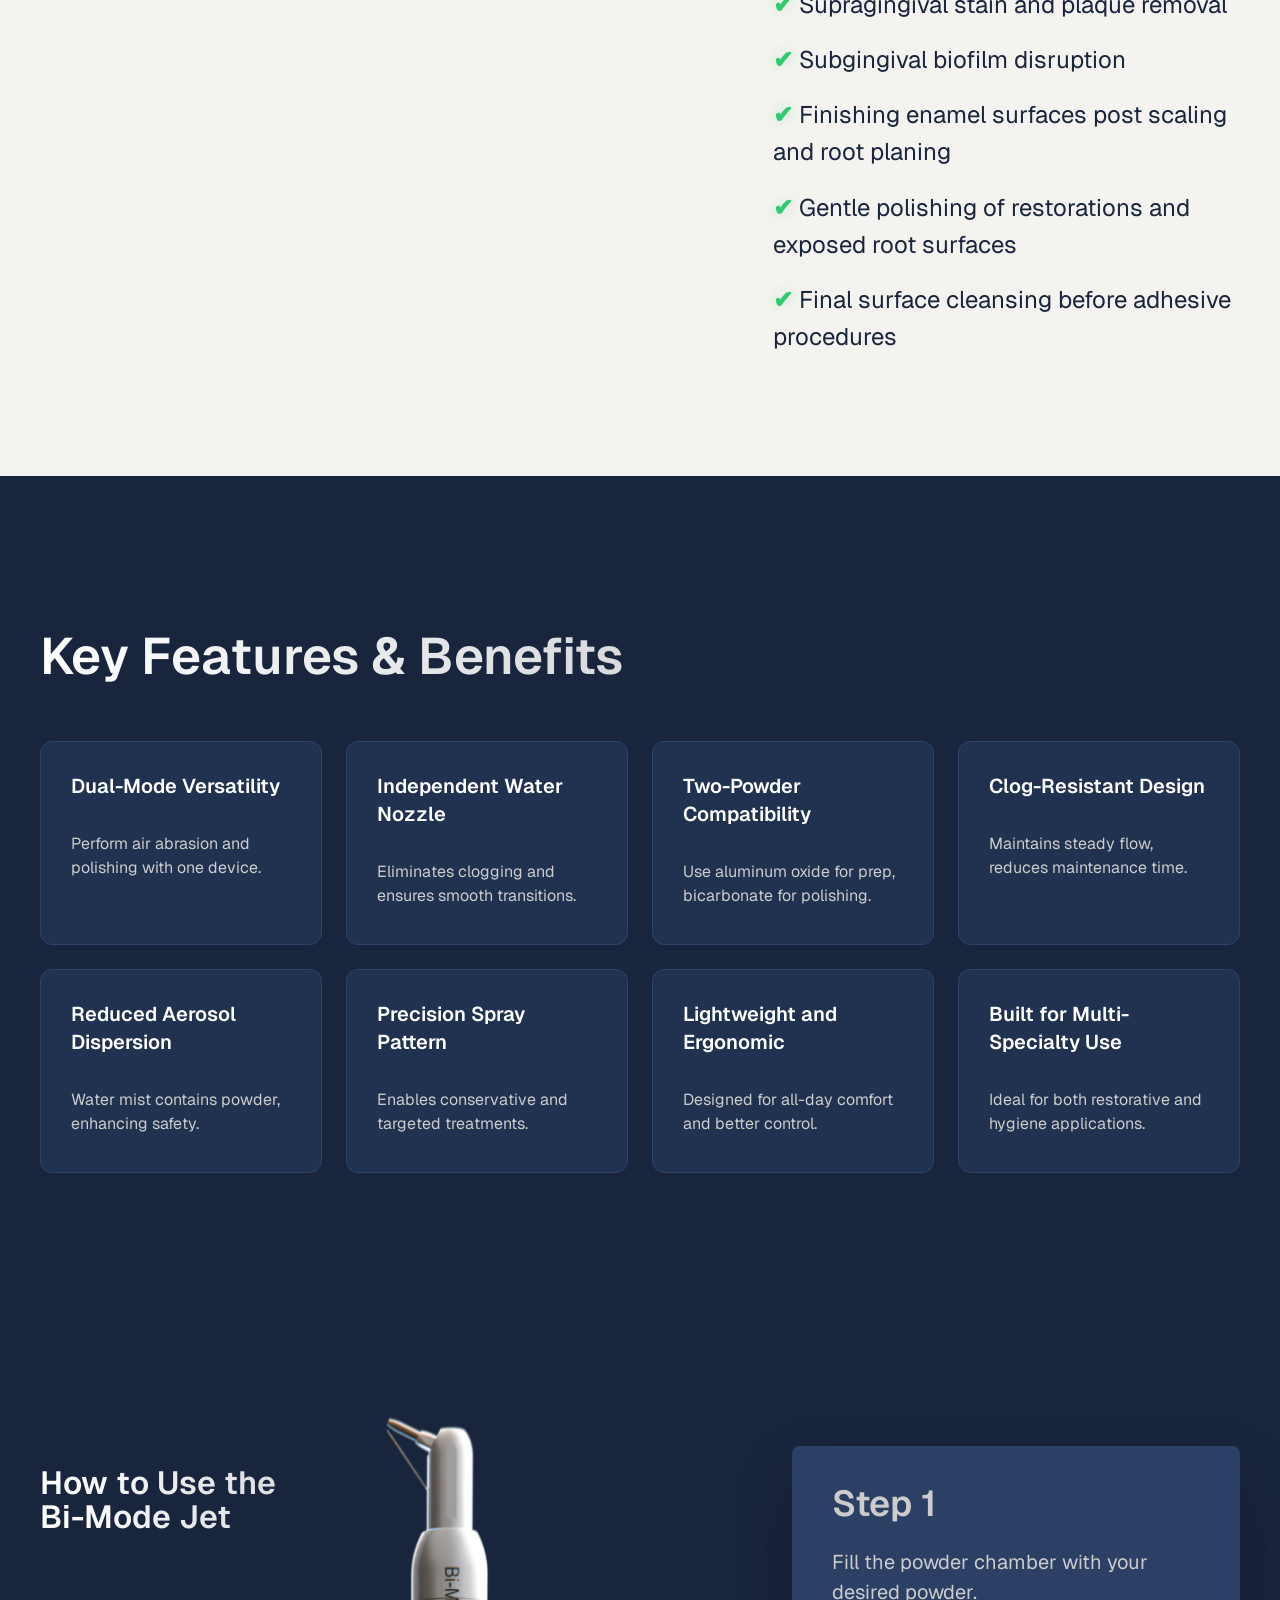
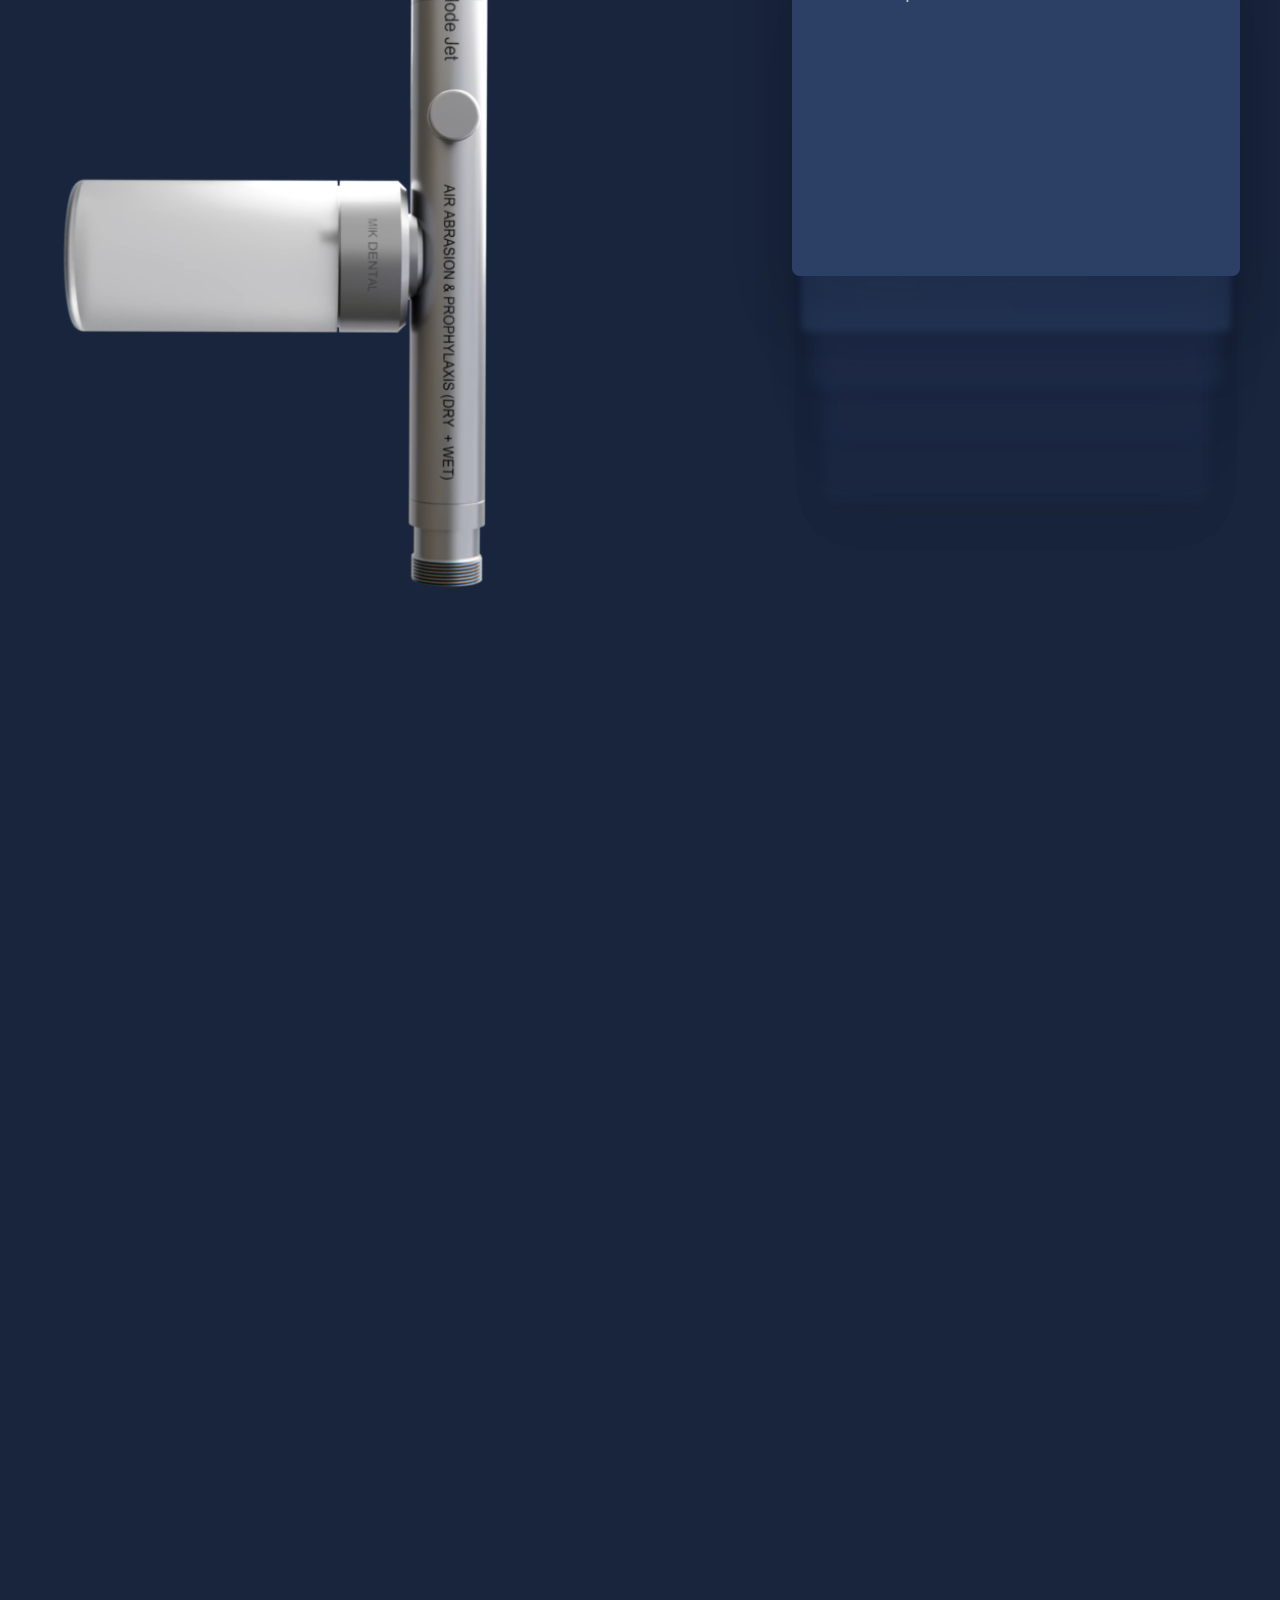
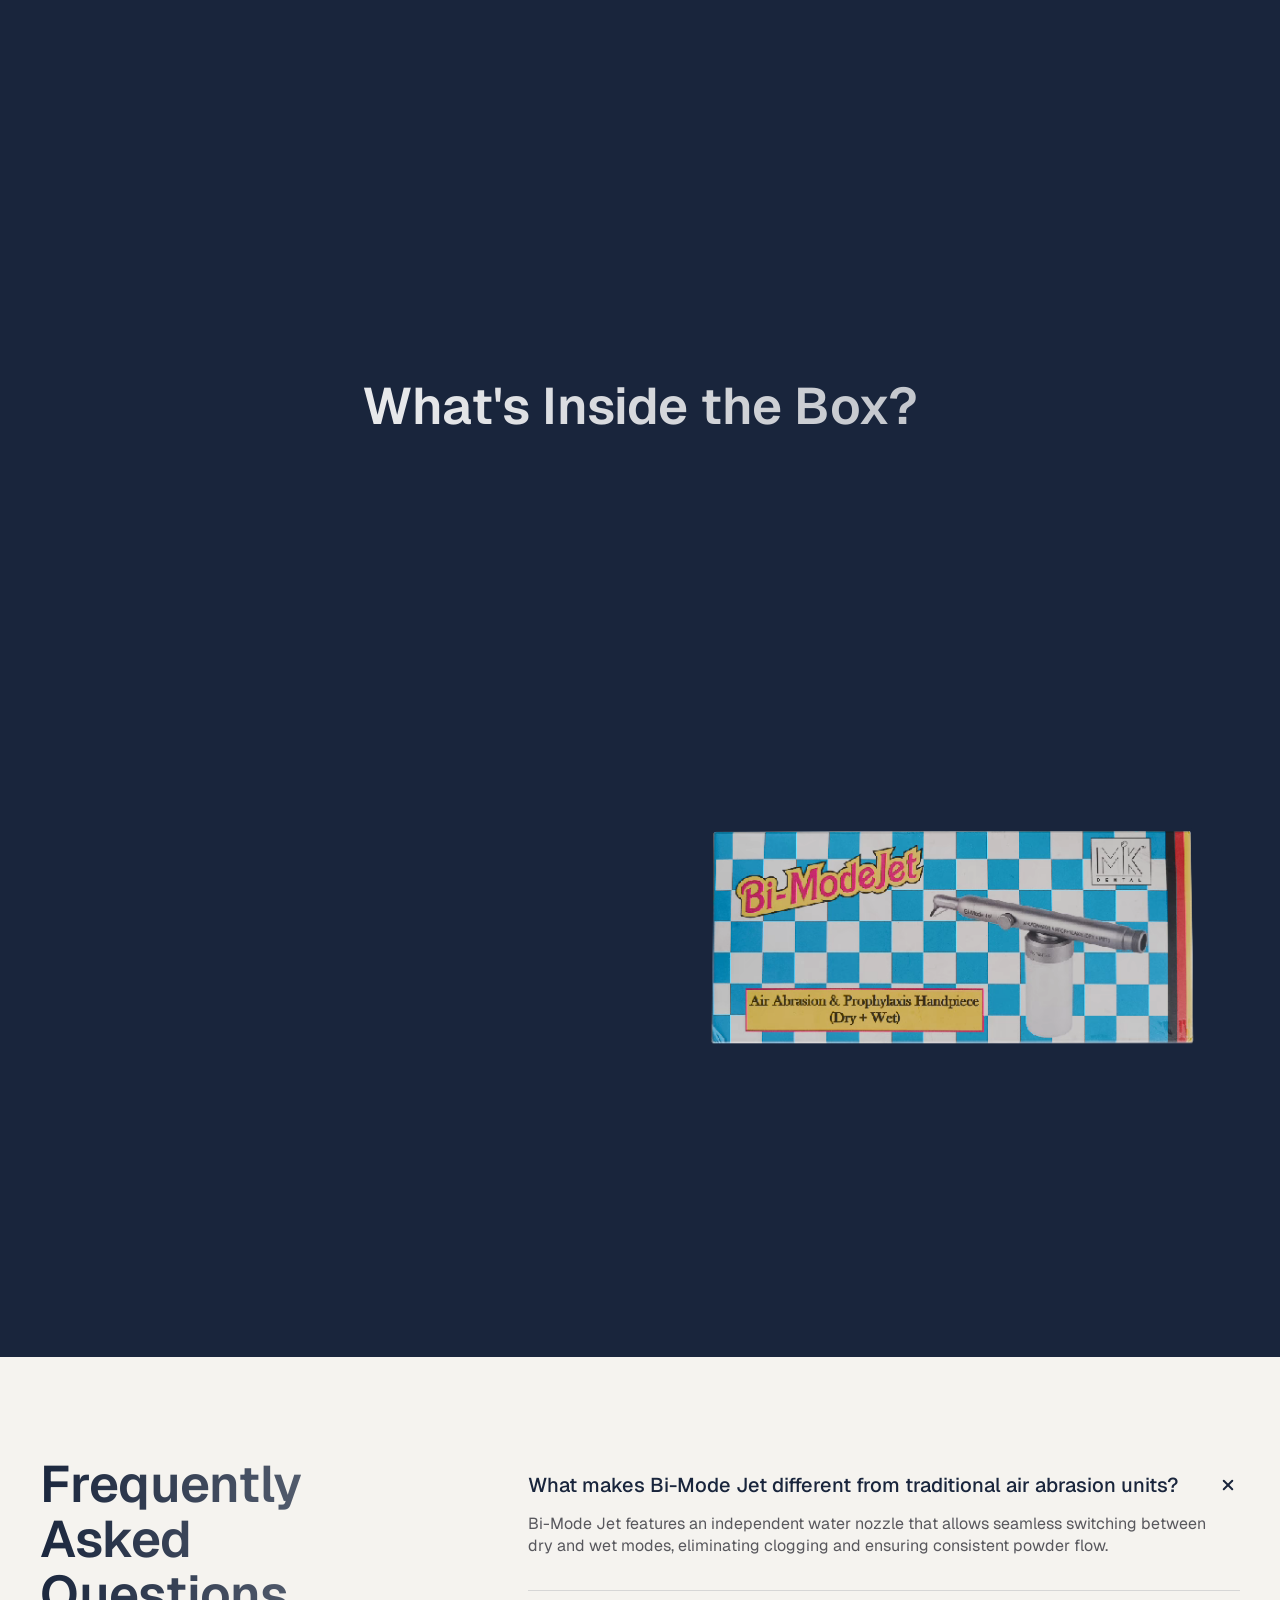
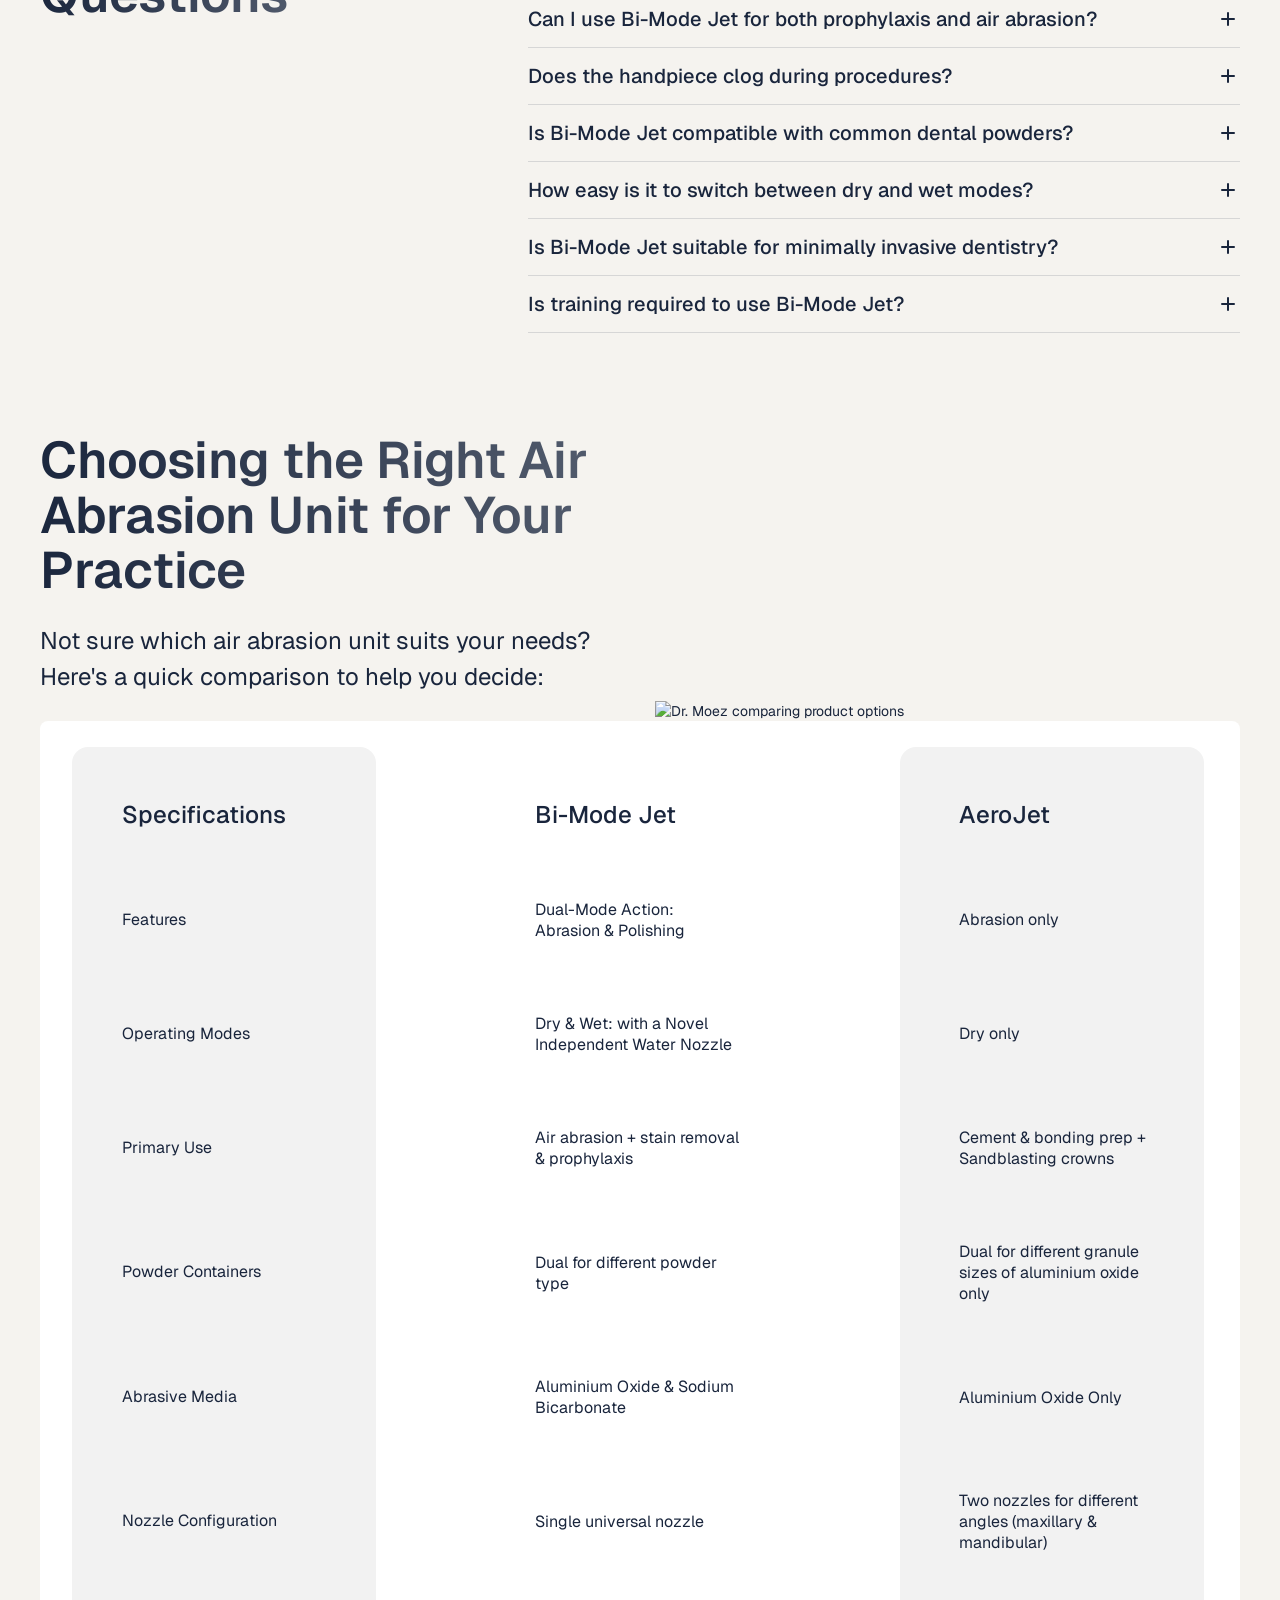
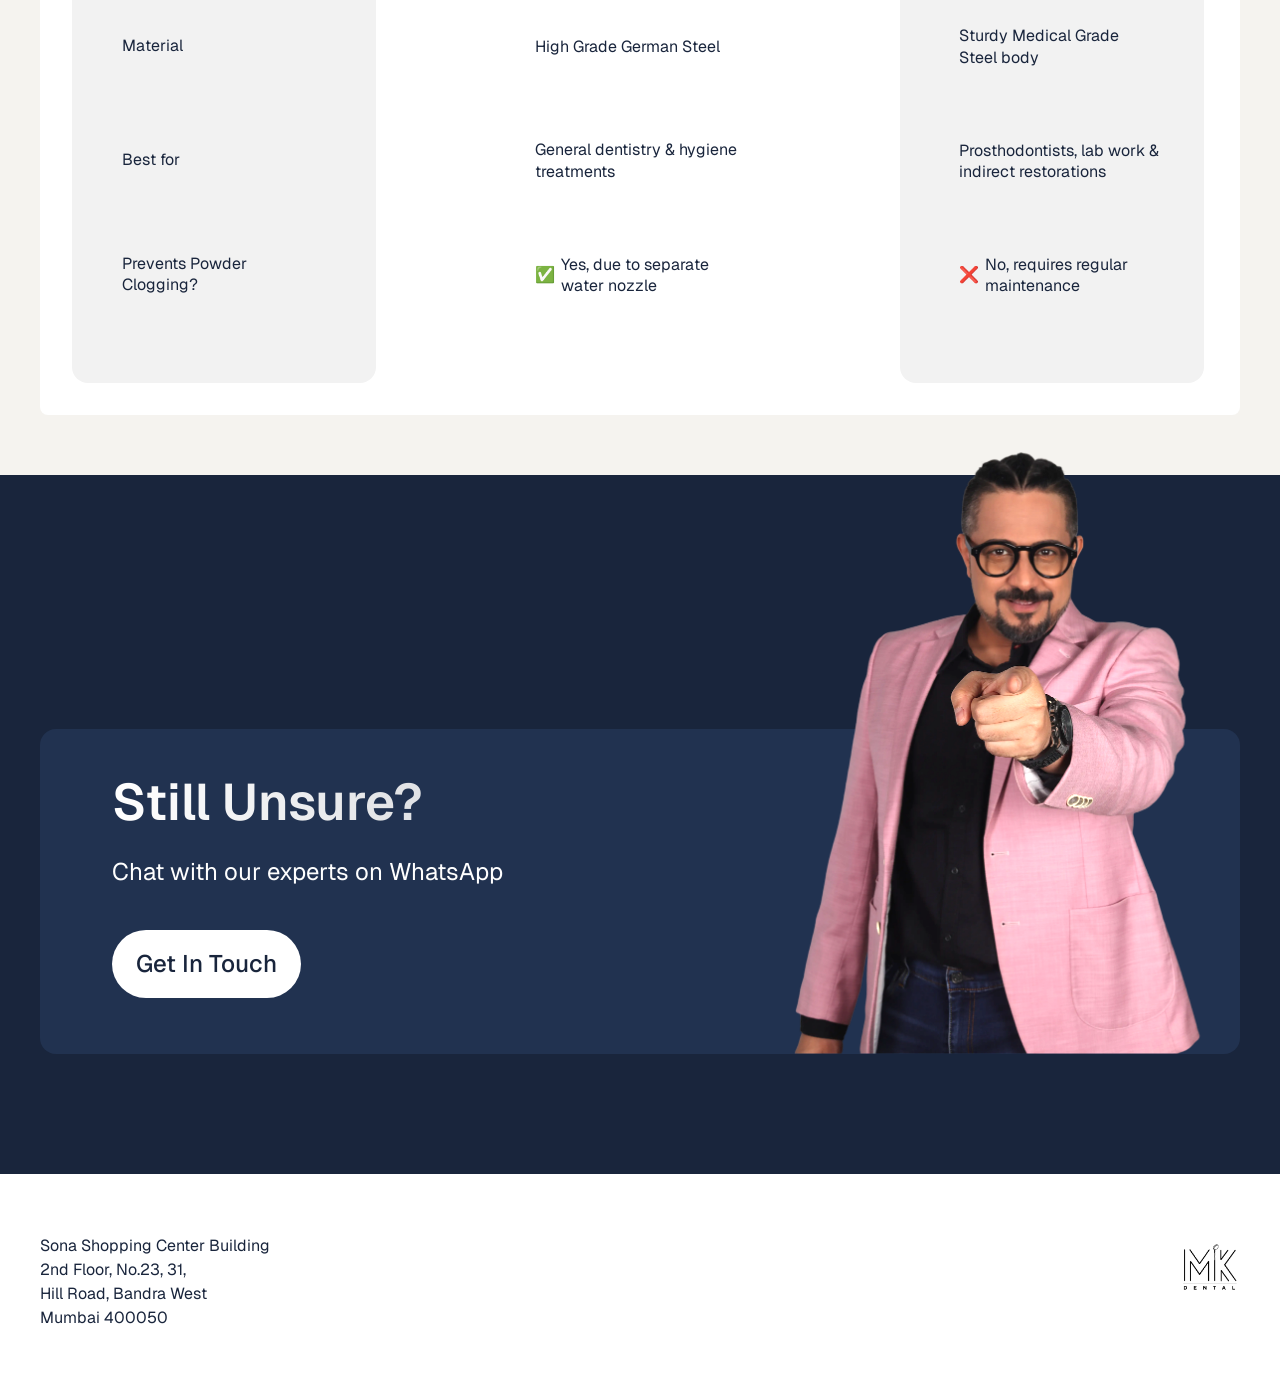
==== commit 1242fb48: "Price Controler sheet" ====
--- a/bi-mode-jet.html
+++ b/bi-mode-jet.html
@@ -95,6 +95,26 @@
         display: none;
       }
 
+      .bi-mode-jet-page .bi-mode-jet-nav-price {
+        display: inline-flex;
+        min-height: 40px;
+        align-items: center;
+        justify-content: center;
+        padding: 8px 12px;
+        border: 1px solid rgba(255, 255, 255, 0.26);
+        border-radius: 100px;
+        background: rgba(255, 255, 255, 0.08);
+        color: #ffffff;
+        font-size: 15px;
+        font-weight: 700;
+        line-height: 1;
+        white-space: nowrap;
+      }
+
+      .bi-mode-jet-page .bi-mode-jet-nav-price[hidden] {
+        display: none;
+      }
+
       @media screen and (max-width: 1280px) {
         .bi-mode-jet-page .bi-mode-jet-hero-doctor,
         .bi-mode-jet-page .bi-mode-jet-animation {
@@ -196,6 +216,12 @@
           font-size: 14px;
           line-height: 1;
           white-space: nowrap;
+        }
+
+        .bi-mode-jet-page .bi-mode-jet-nav-price {
+          min-height: 34px;
+          padding: 7px 9px;
+          font-size: 13px;
         }
 
         .bi-mode-jet-page .bi-mode-jet-nav-actions .bi-mode-jet-pill-outline {
@@ -615,6 +641,14 @@
             >
               Contact Us
             </button>
+            <div
+              class="bi-mode-jet-nav-price"
+              data-price-key="bi_mode_jet"
+              data-price-field="visible_price"
+              data-price-optional
+              hidden
+            >
+            </div>
             <button
               class="bi-mode-jet-pill bi-mode-jet-pill-solid"
               type="button"
@@ -626,7 +660,9 @@
                 )
               "
             >
-              Buy Now
+              <span data-price-key="bi_mode_jet" data-price-field="cta_text"
+                >Buy Now</span
+              >
             </button>
           </div>
         </div>
@@ -2158,6 +2194,7 @@
       </footer>
     </main>
 
+    <script src="./assets/prices.js" type="text/javascript"></script>
     <script type="text/javascript">
       function clamp(value, min, max) {
         return Math.min(Math.max(value, min), max);
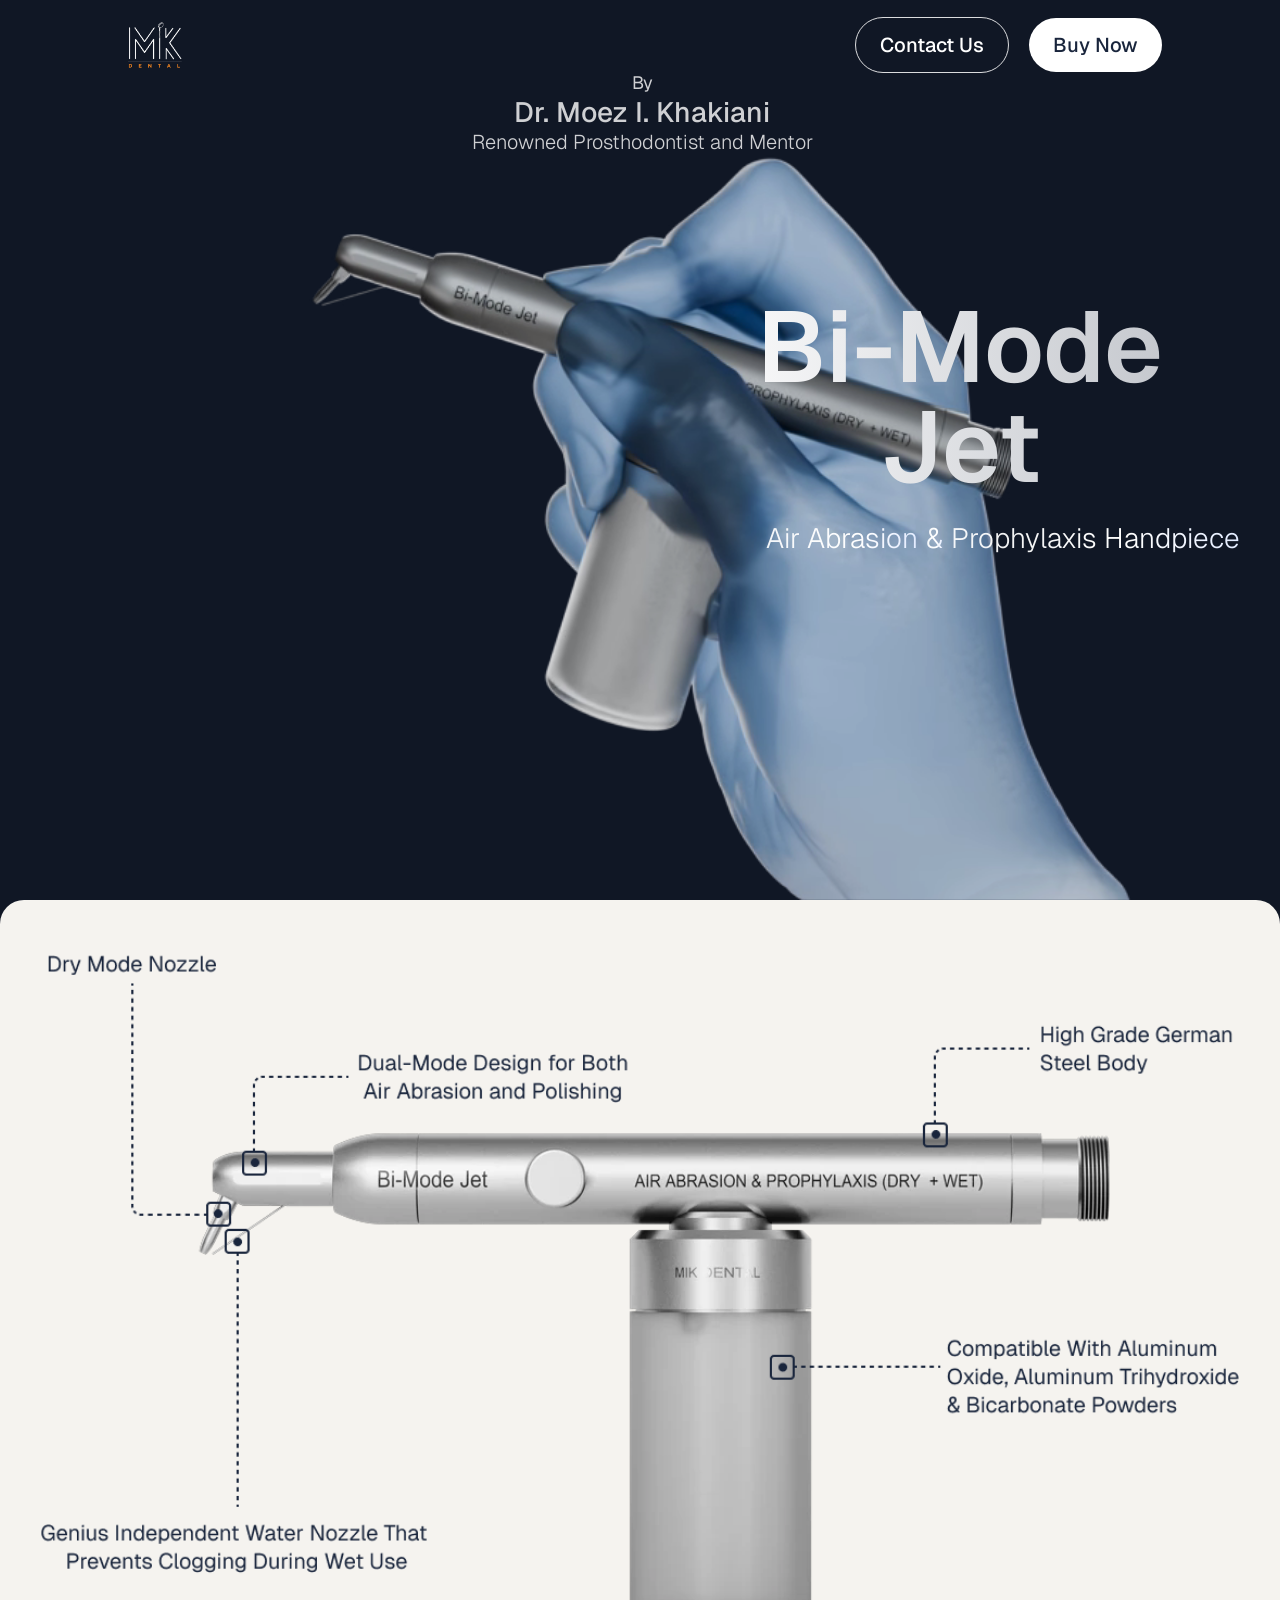
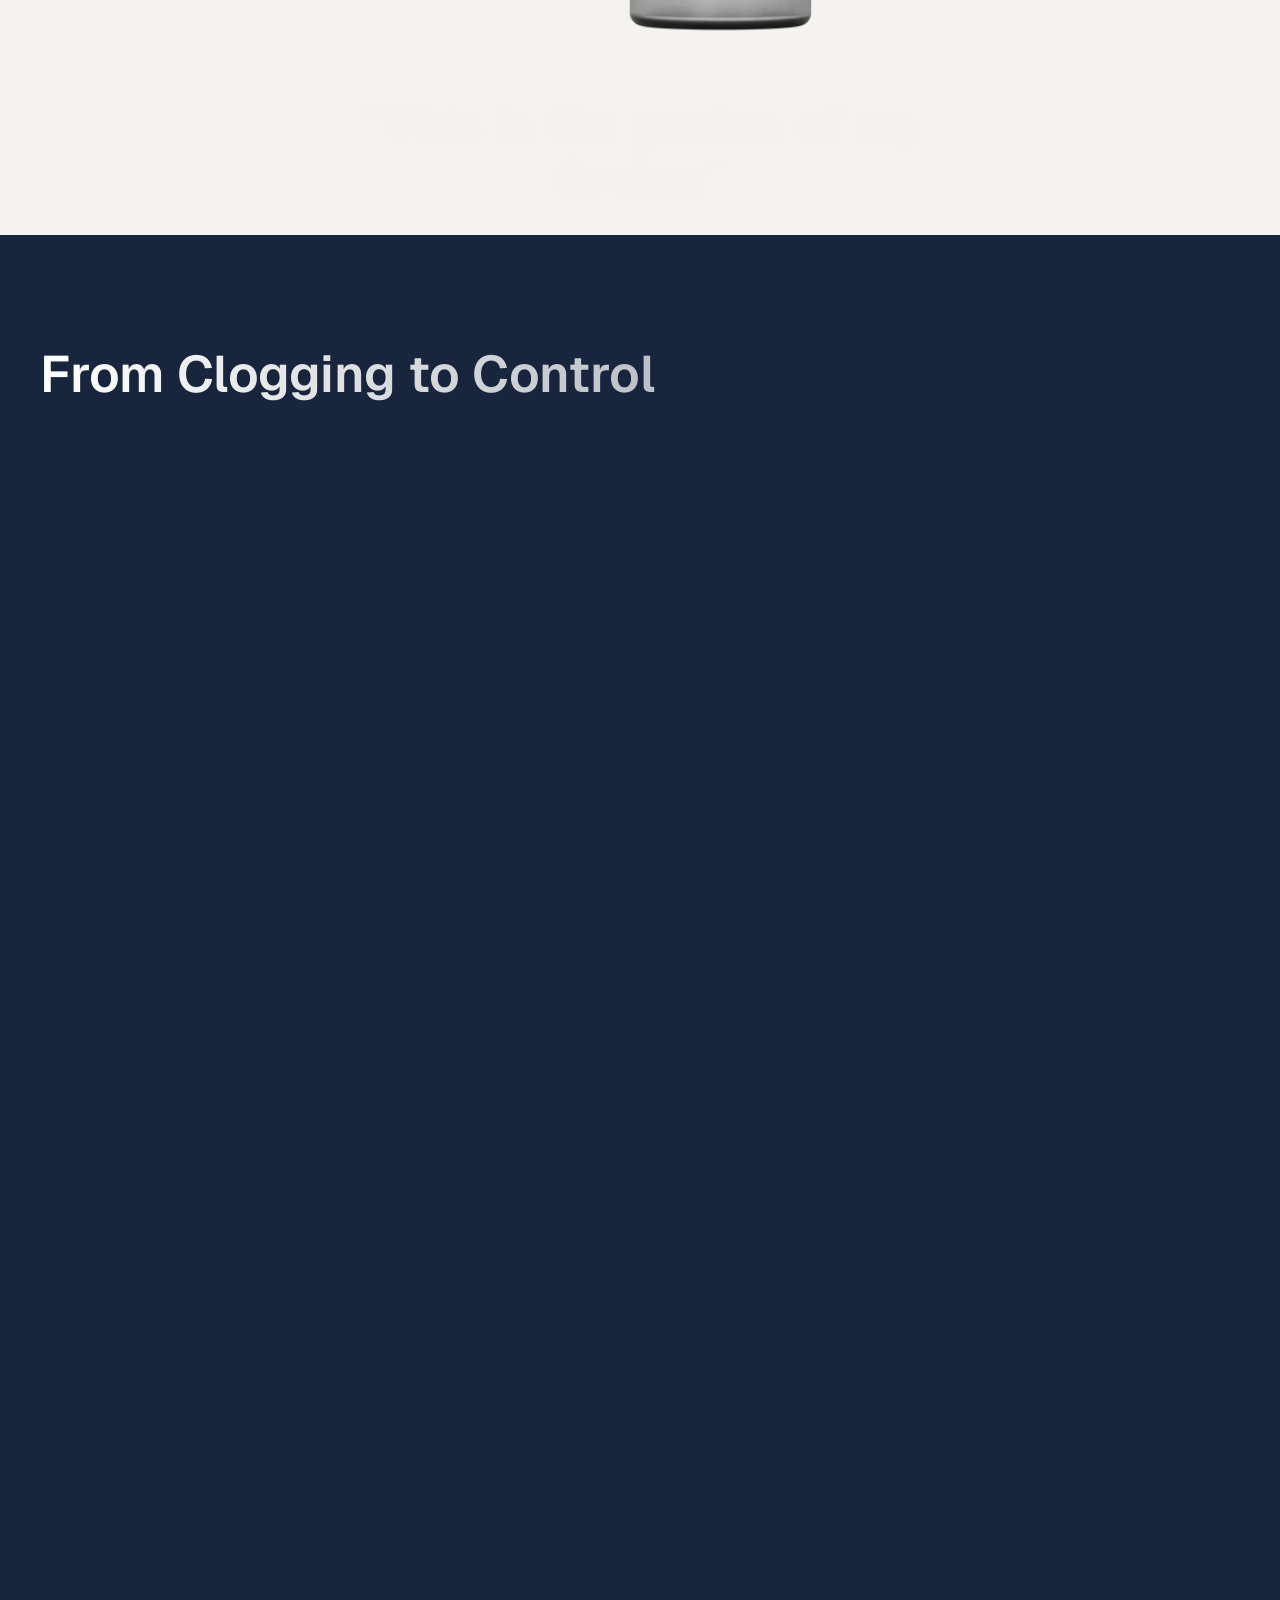
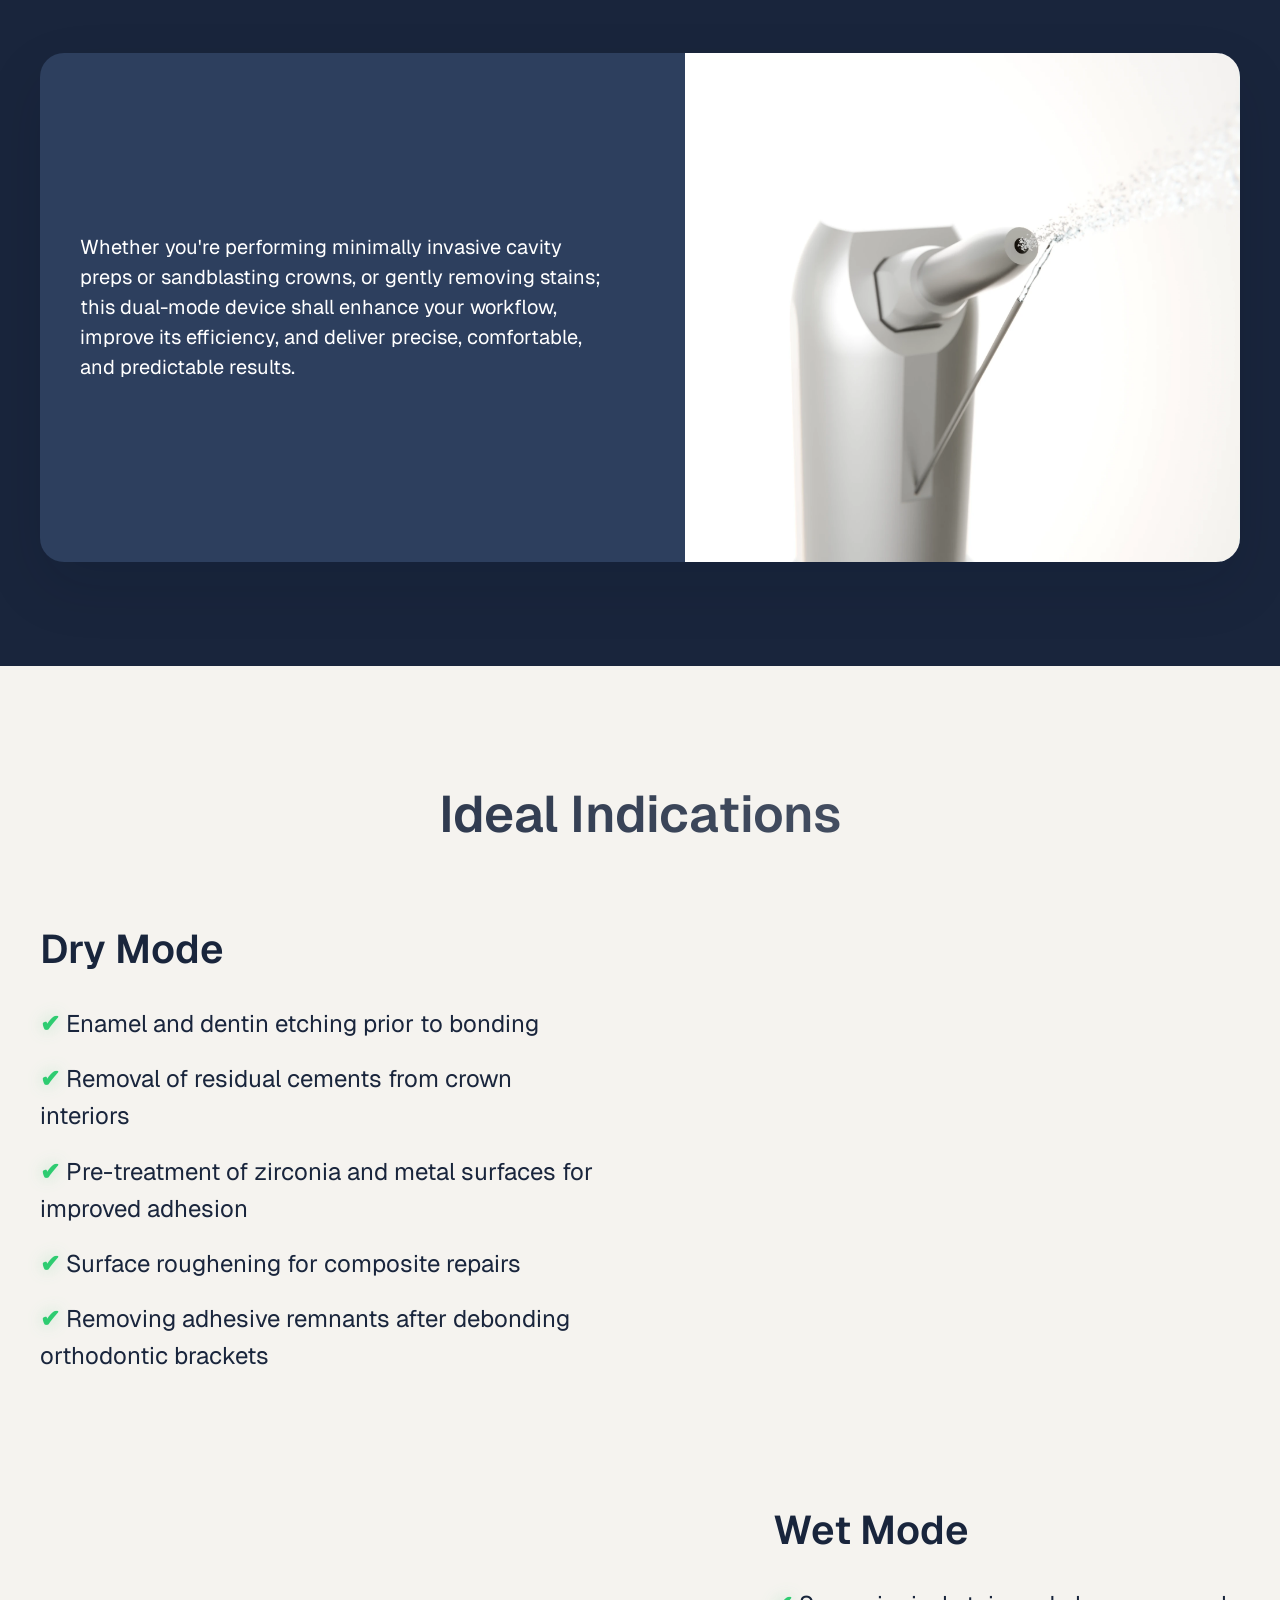
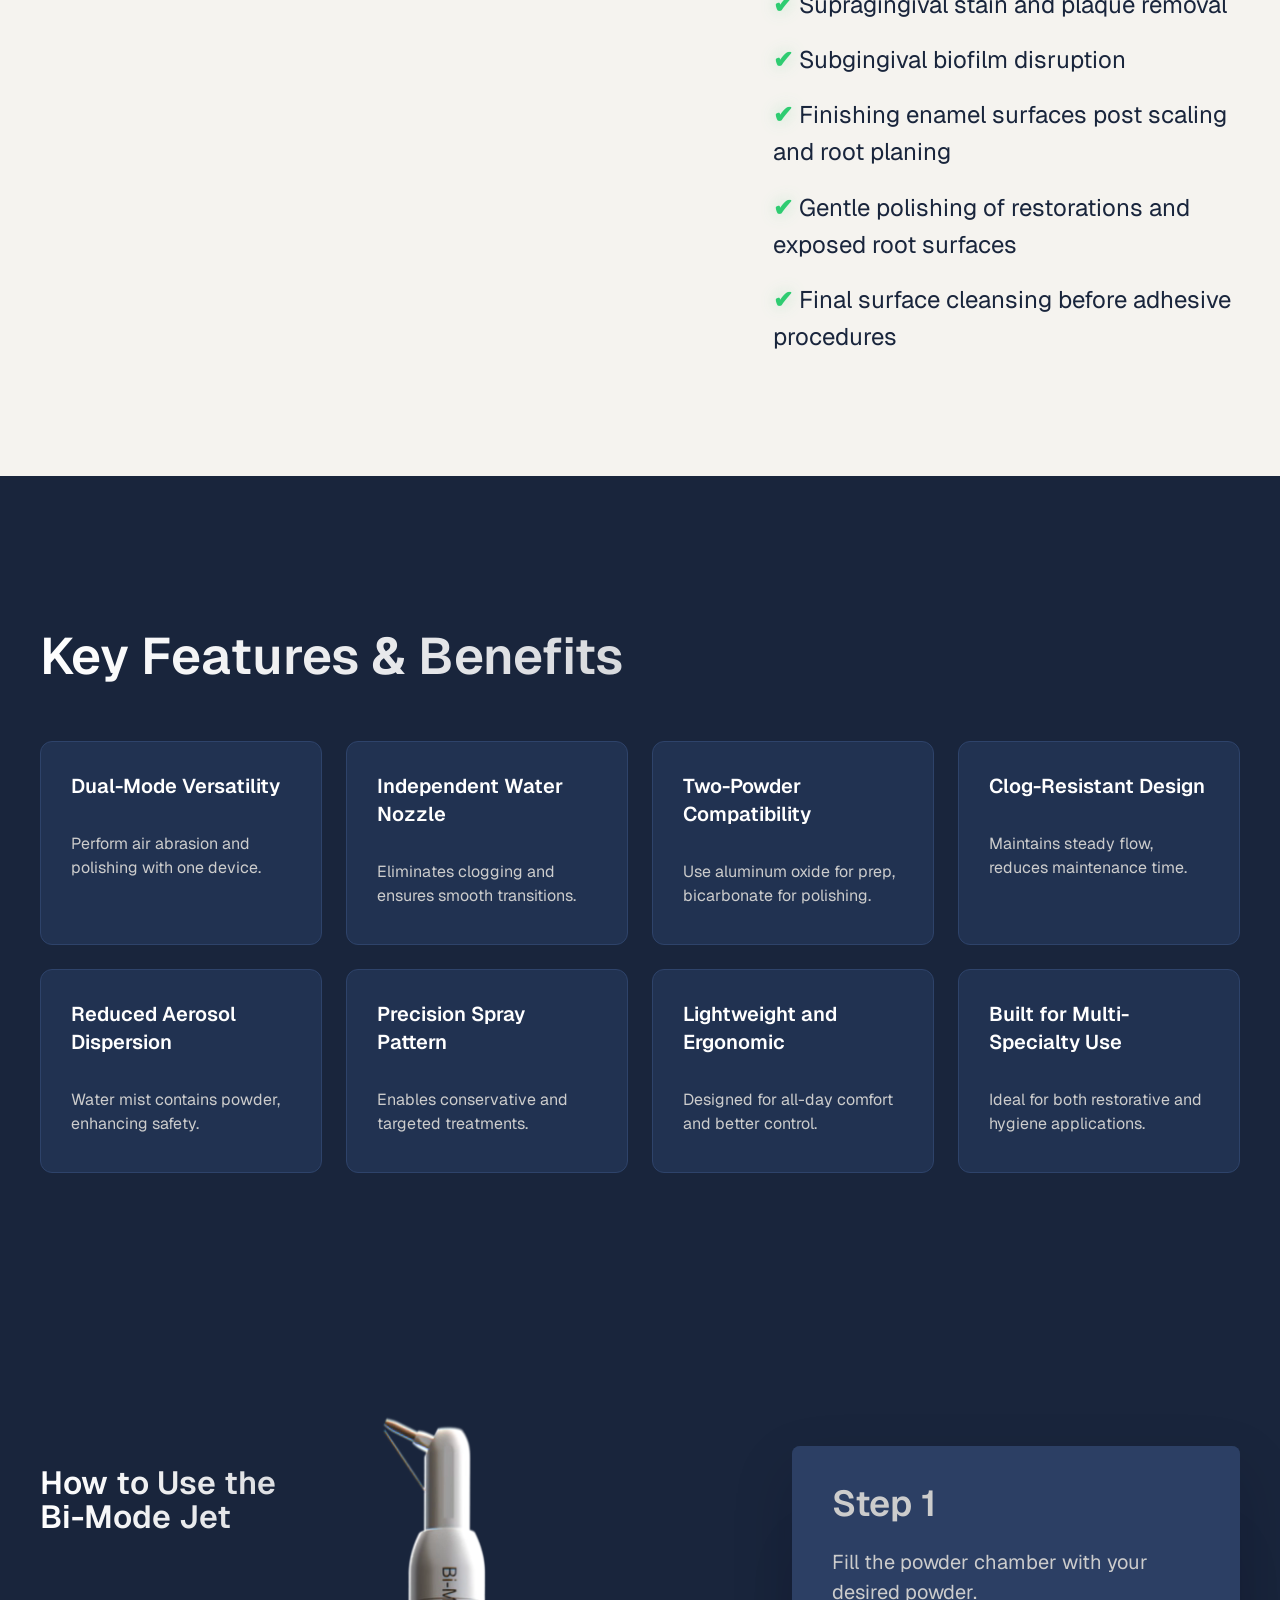
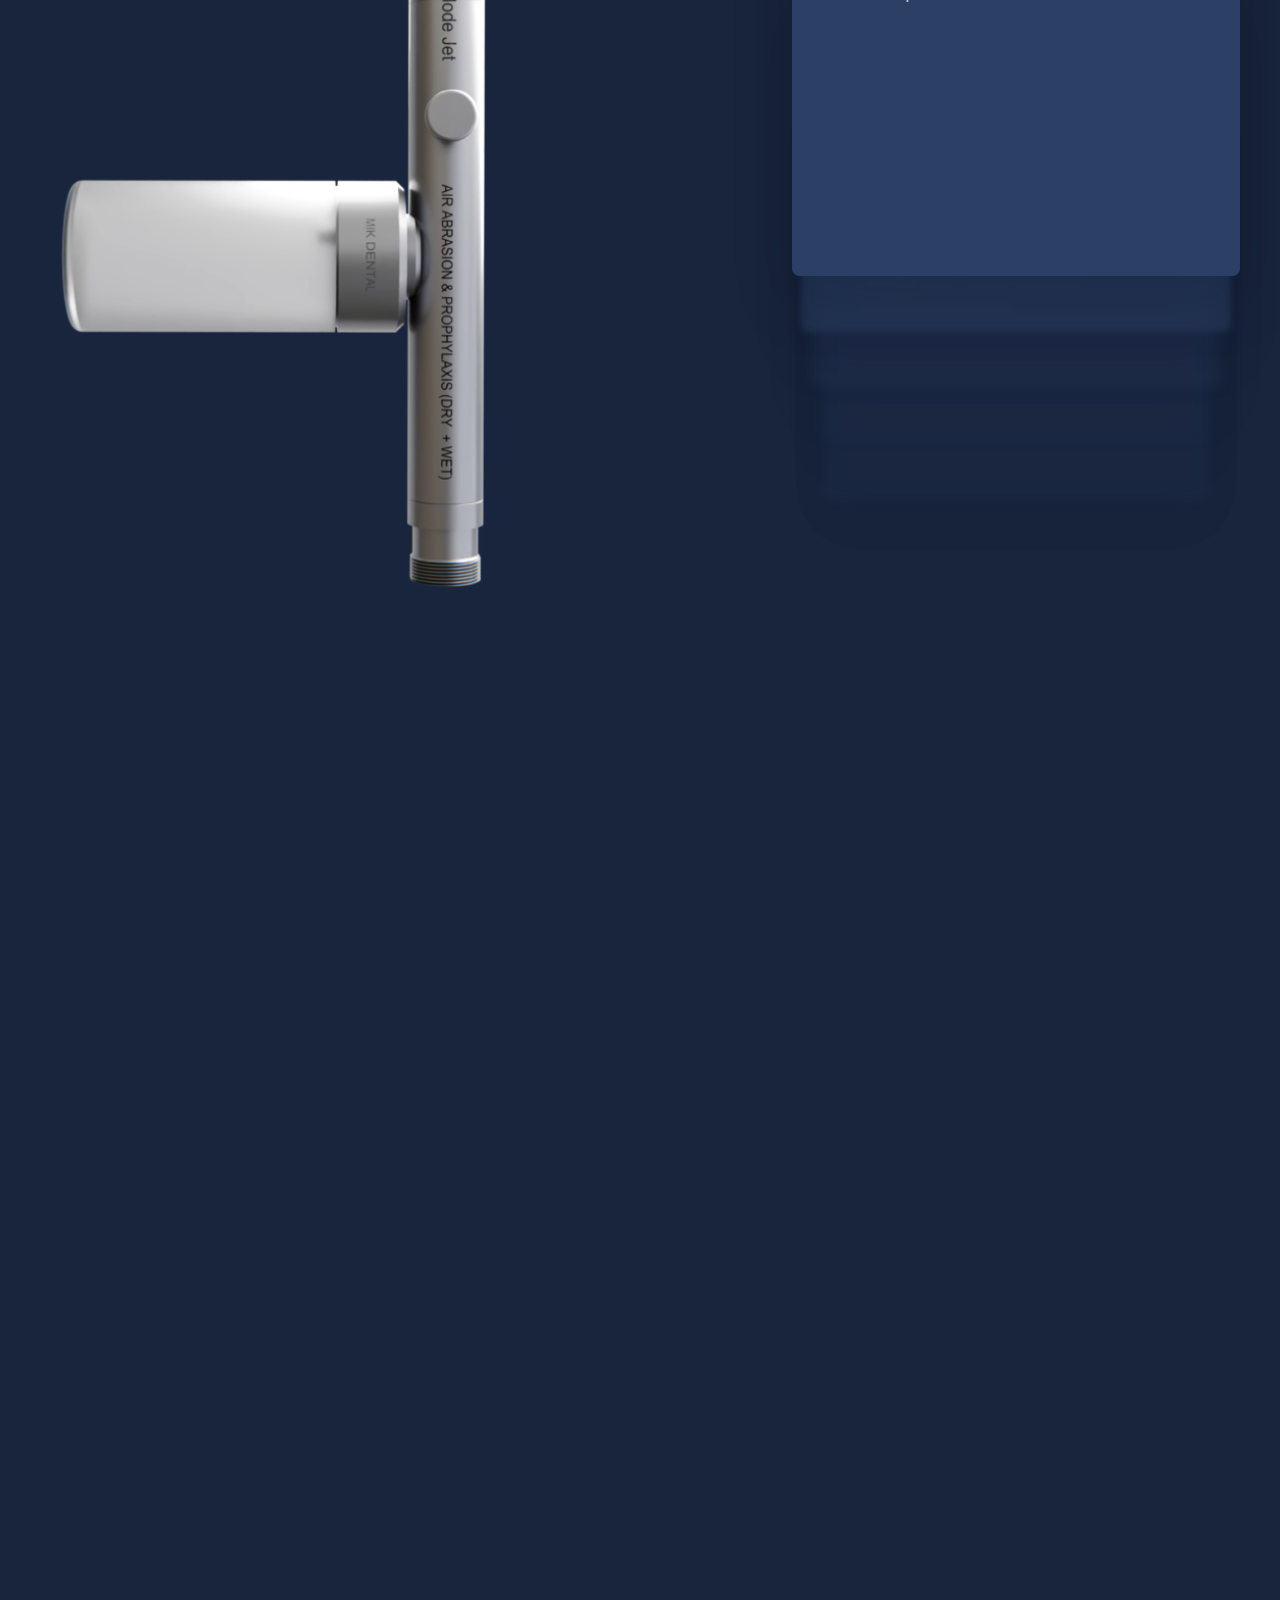
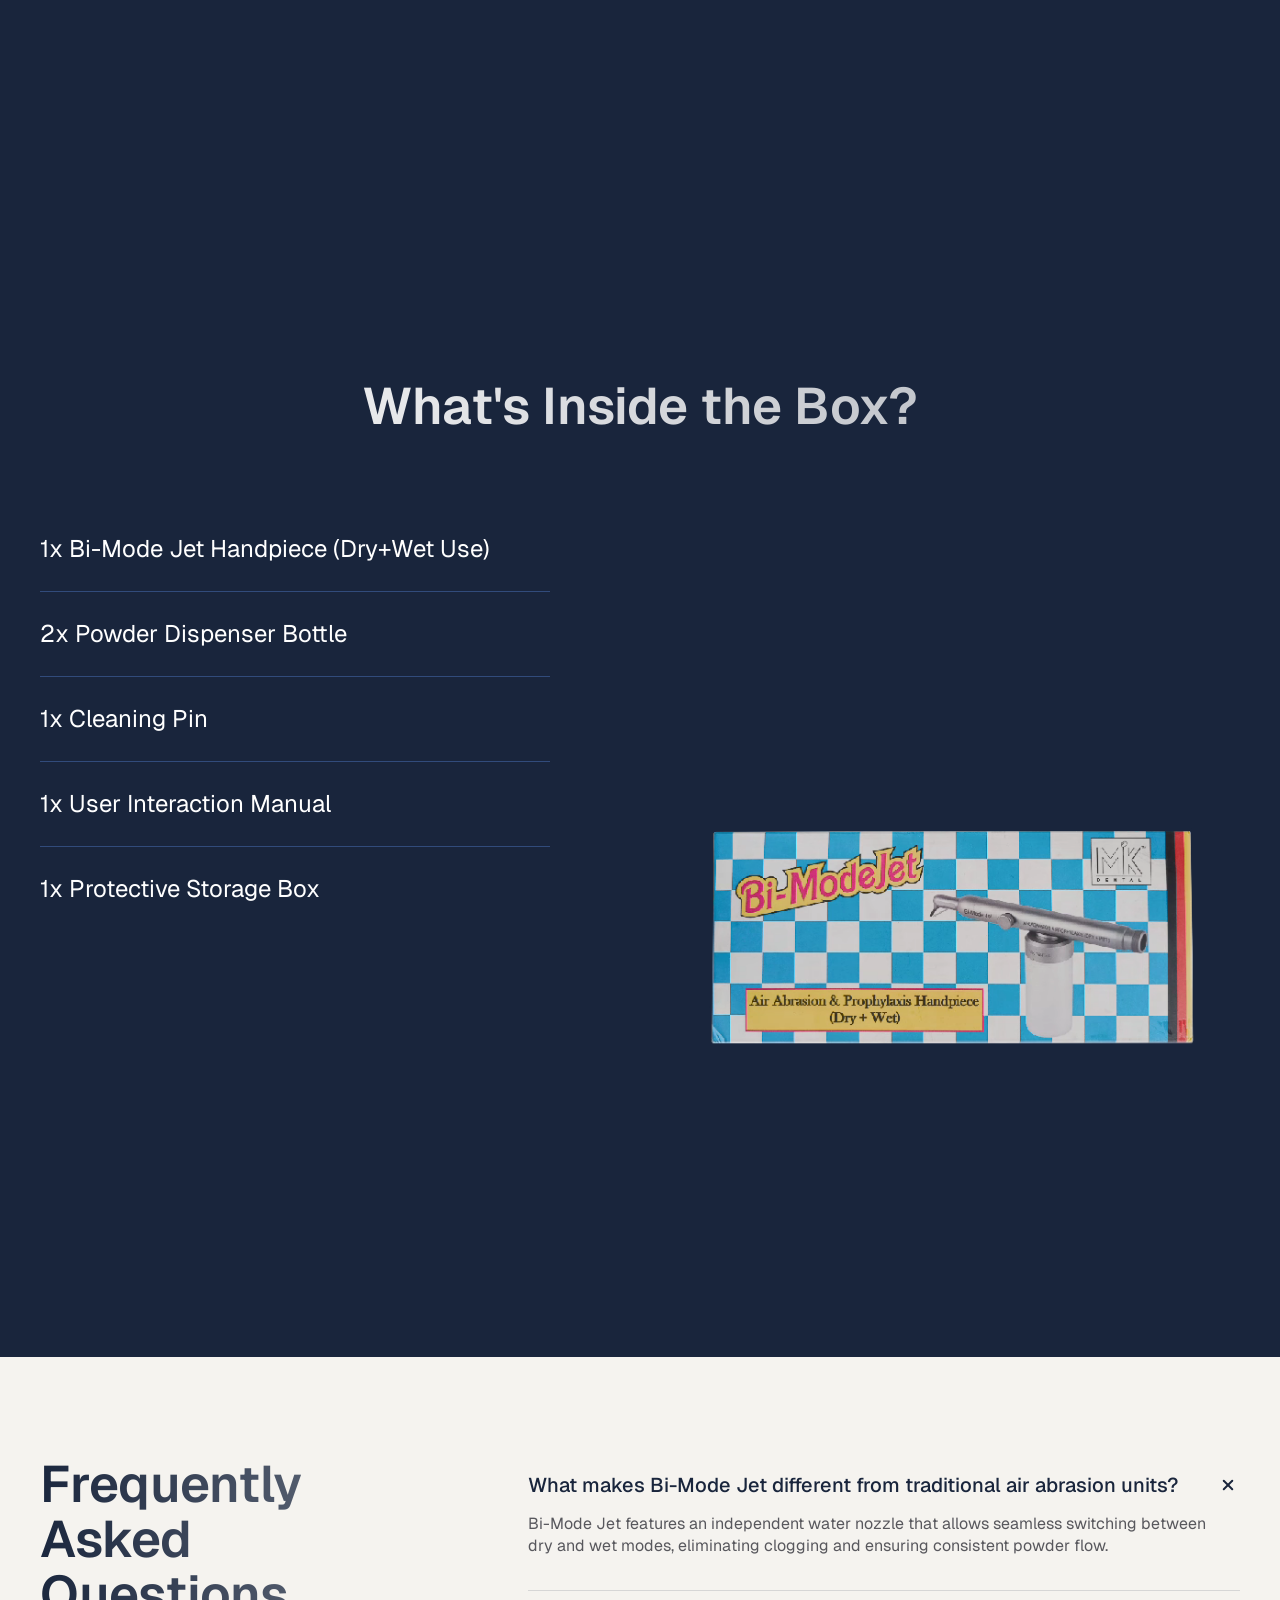
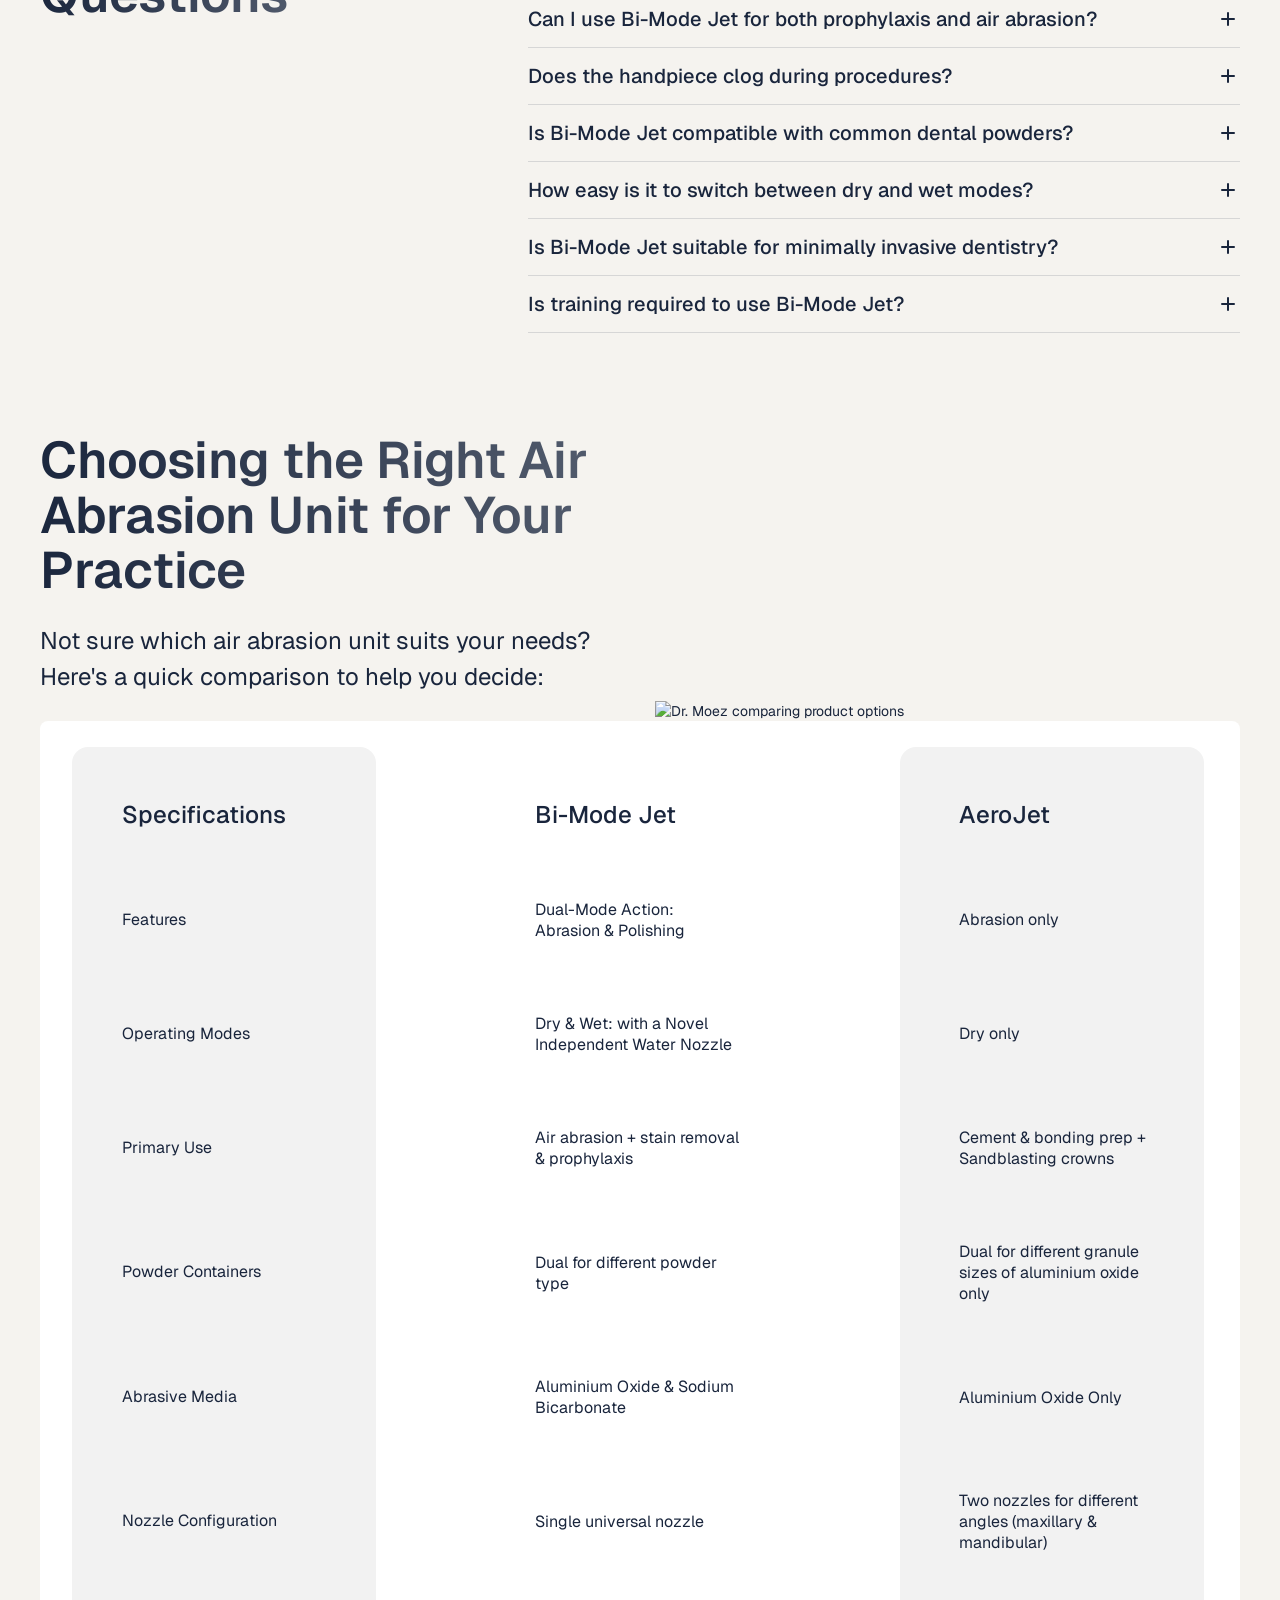
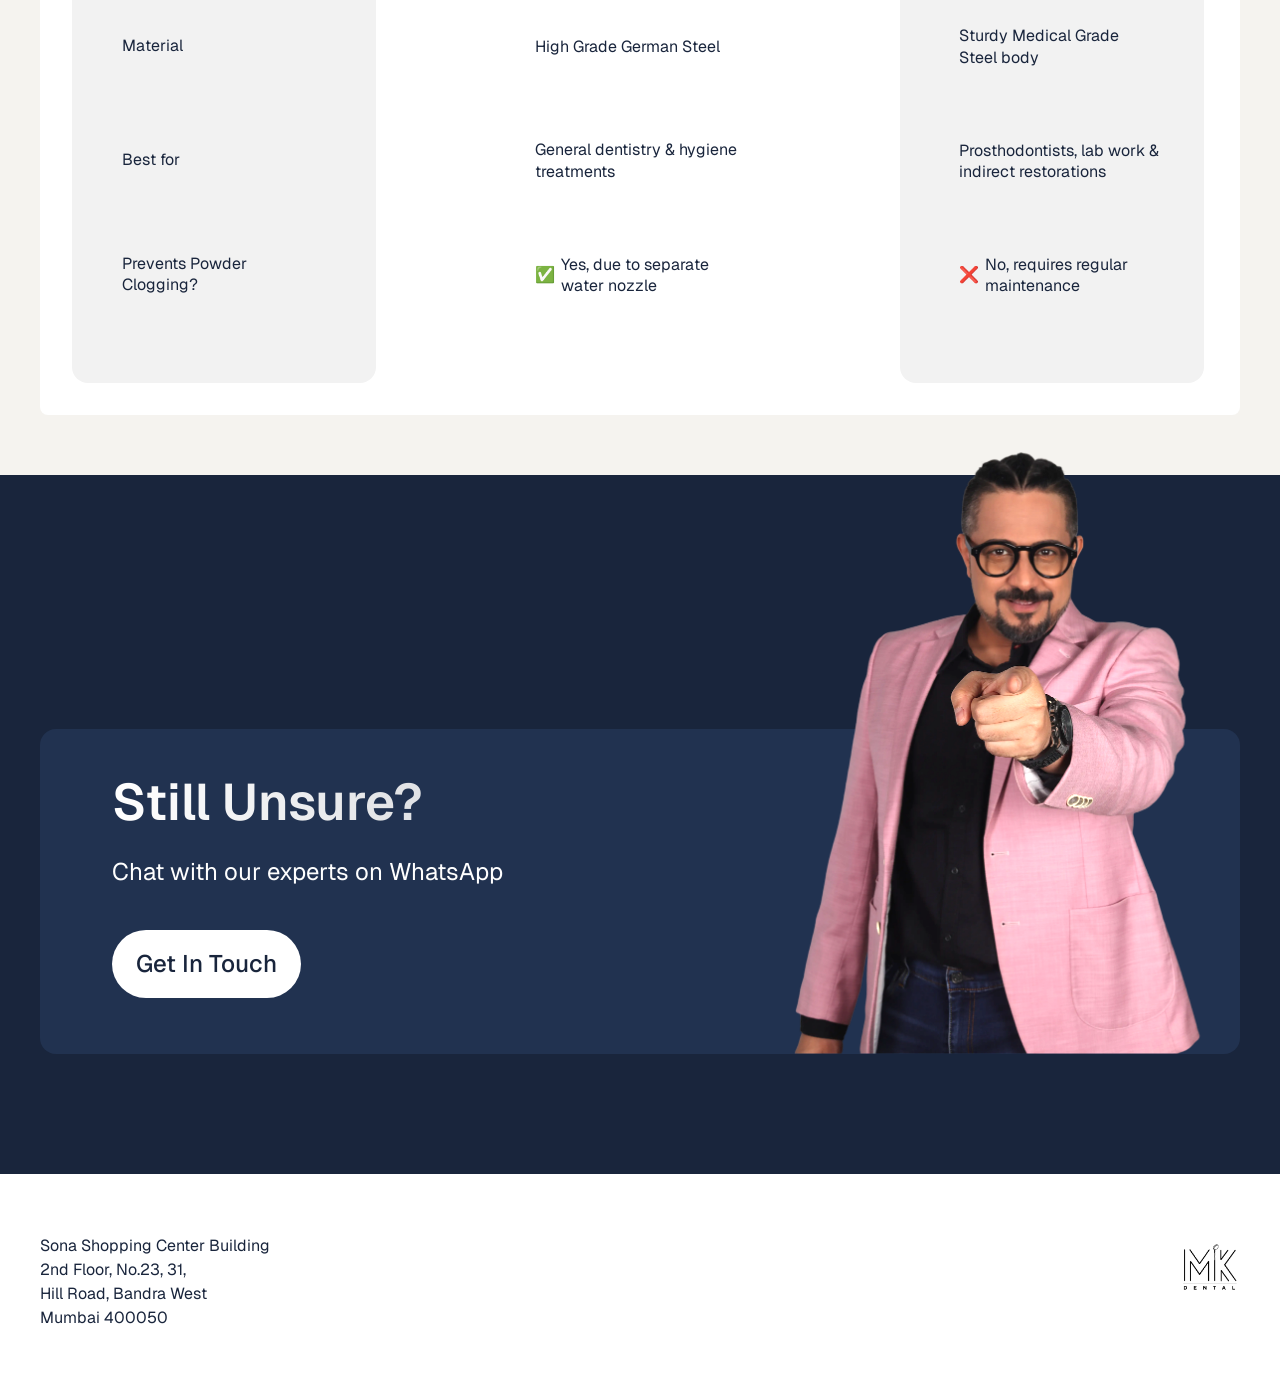
==== commit 4ebf8d3a: "Refactor local development server and add Returns & Exchange policy page - Removed unused pricesHand" ====
--- a/bi-mode-jet.html
+++ b/bi-mode-jet.html
@@ -95,25 +95,6 @@
         display: none;
       }
 
-      .bi-mode-jet-page .bi-mode-jet-nav-price {
-        display: inline-flex;
-        min-height: 40px;
-        align-items: center;
-        justify-content: center;
-        padding: 8px 12px;
-        border: 1px solid rgba(255, 255, 255, 0.26);
-        border-radius: 100px;
-        background: rgba(255, 255, 255, 0.08);
-        color: #ffffff;
-        font-size: 15px;
-        font-weight: 700;
-        line-height: 1;
-        white-space: nowrap;
-      }
-
-      .bi-mode-jet-page .bi-mode-jet-nav-price[hidden] {
-        display: none;
-      }
 
       @media screen and (max-width: 1280px) {
         .bi-mode-jet-page .bi-mode-jet-hero-doctor,
@@ -218,11 +199,6 @@
           white-space: nowrap;
         }
 
-        .bi-mode-jet-page .bi-mode-jet-nav-price {
-          min-height: 34px;
-          padding: 7px 9px;
-          font-size: 13px;
-        }
 
         .bi-mode-jet-page .bi-mode-jet-nav-actions .bi-mode-jet-pill-outline {
           min-width: 104px;
@@ -641,14 +617,6 @@
             >
               Contact Us
             </button>
-            <div
-              class="bi-mode-jet-nav-price"
-              data-price-key="bi_mode_jet"
-              data-price-field="visible_price"
-              data-price-optional
-              hidden
-            >
-            </div>
             <button
               class="bi-mode-jet-pill bi-mode-jet-pill-solid"
               type="button"
@@ -660,9 +628,7 @@
                 )
               "
             >
-              <span data-price-key="bi_mode_jet" data-price-field="cta_text"
-                >Buy Now</span
-              >
+              <span>Buy Now</span>
             </button>
           </div>
         </div>
@@ -2194,7 +2160,6 @@
       </footer>
     </main>
 
-    <script src="./assets/prices.js" type="text/javascript"></script>
     <script type="text/javascript">
       function clamp(value, min, max) {
         return Math.min(Math.max(value, min), max);
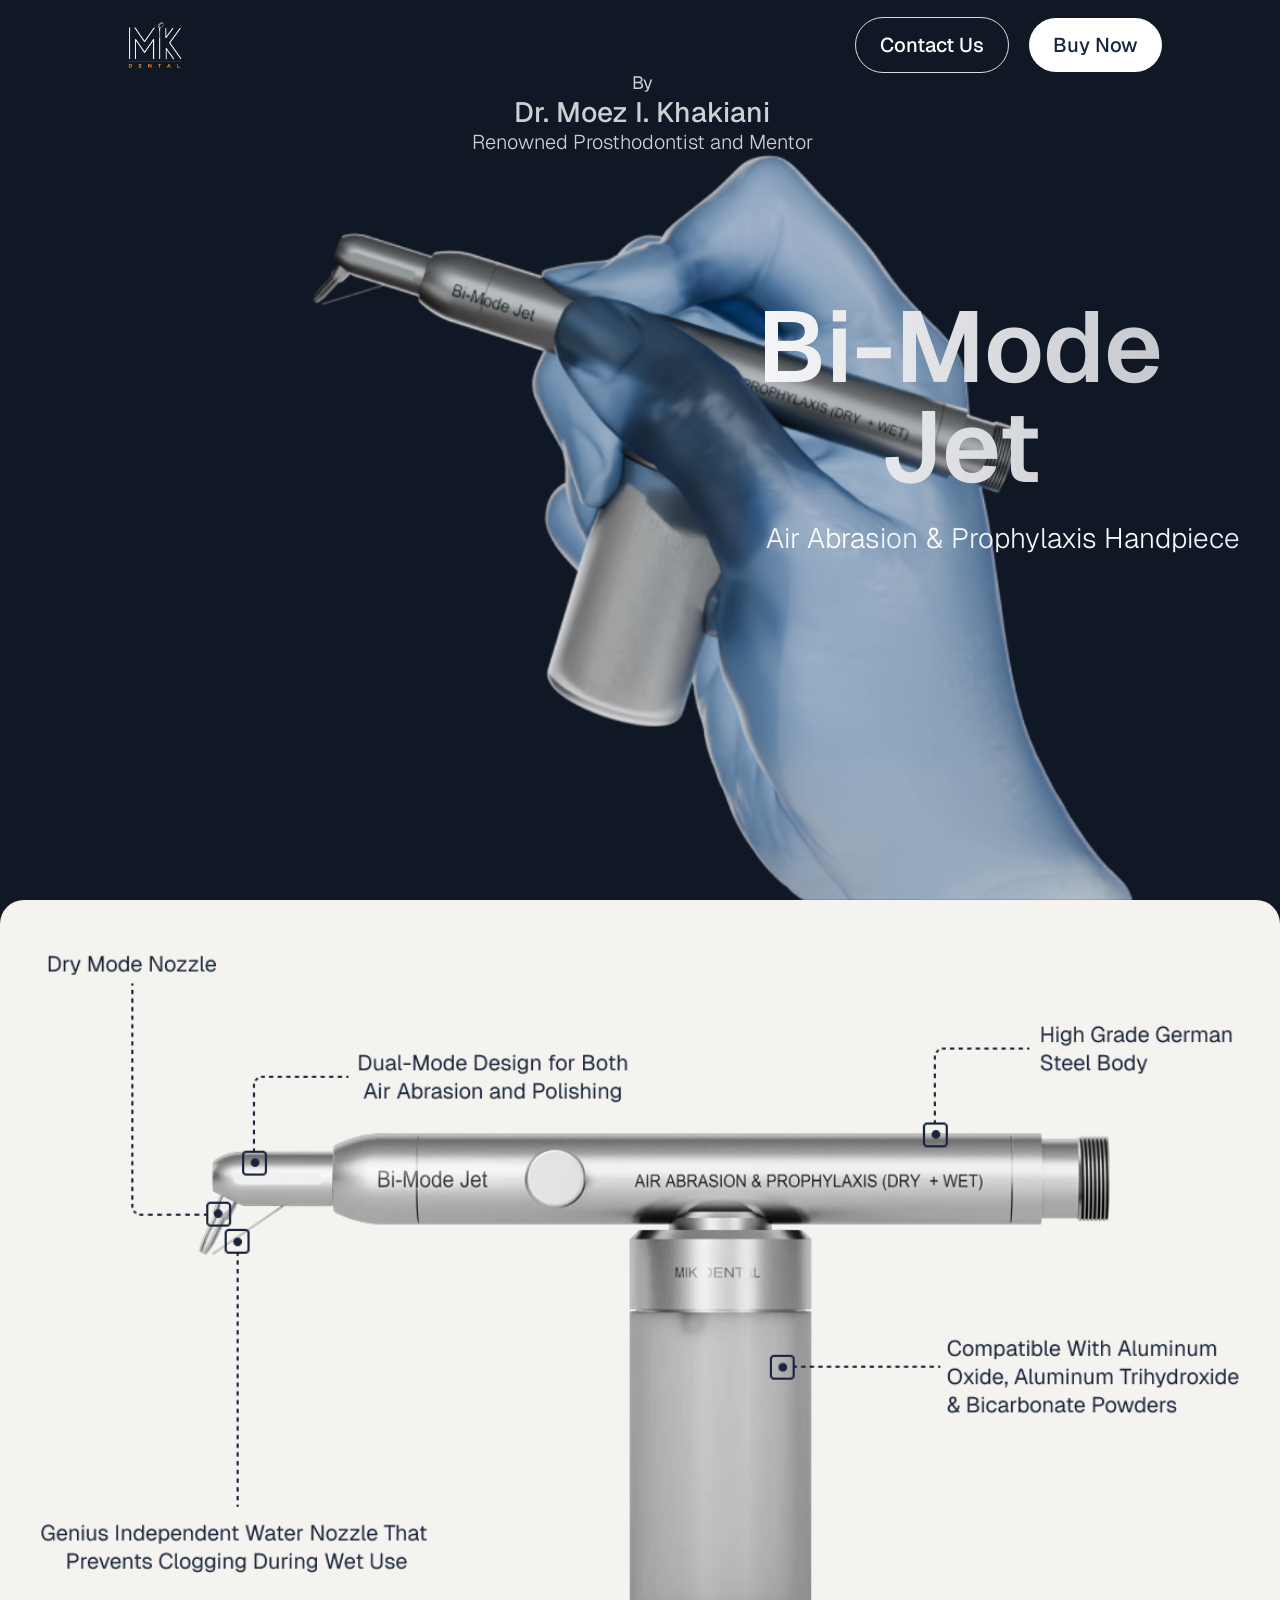
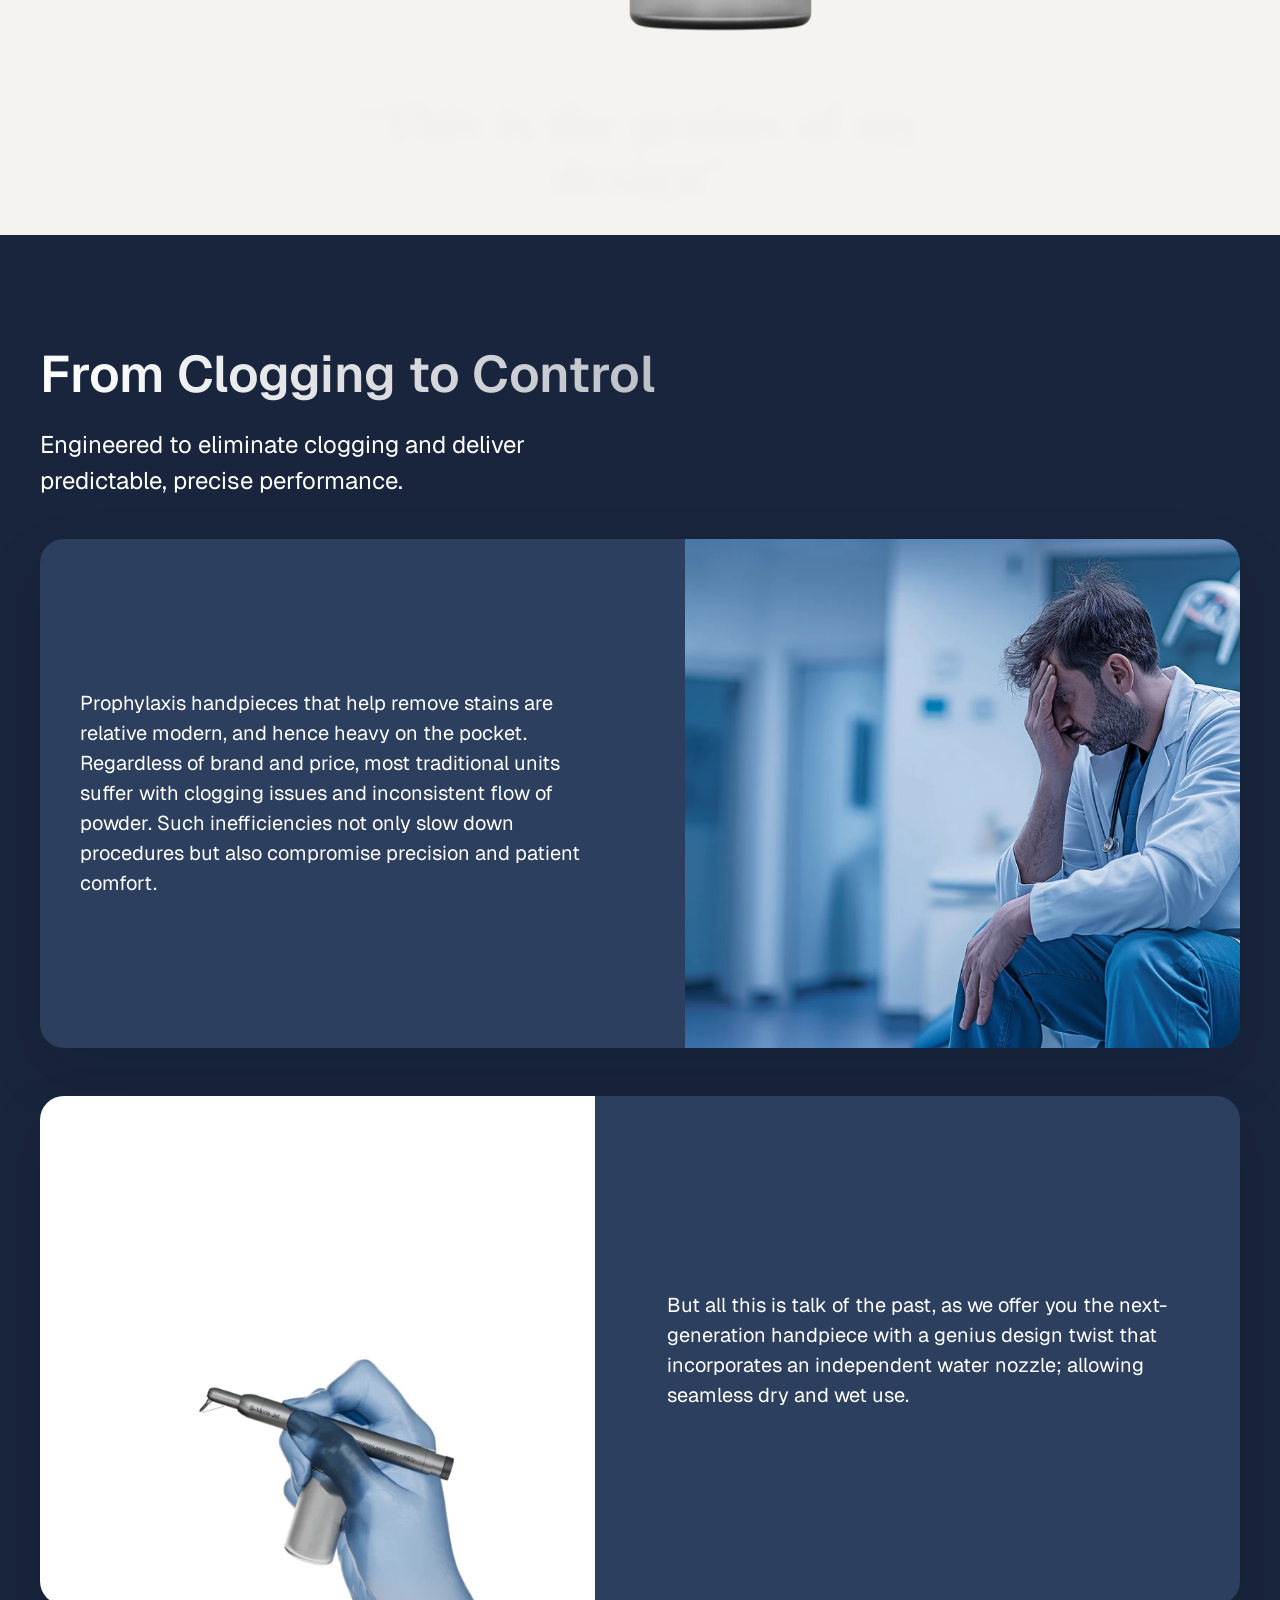
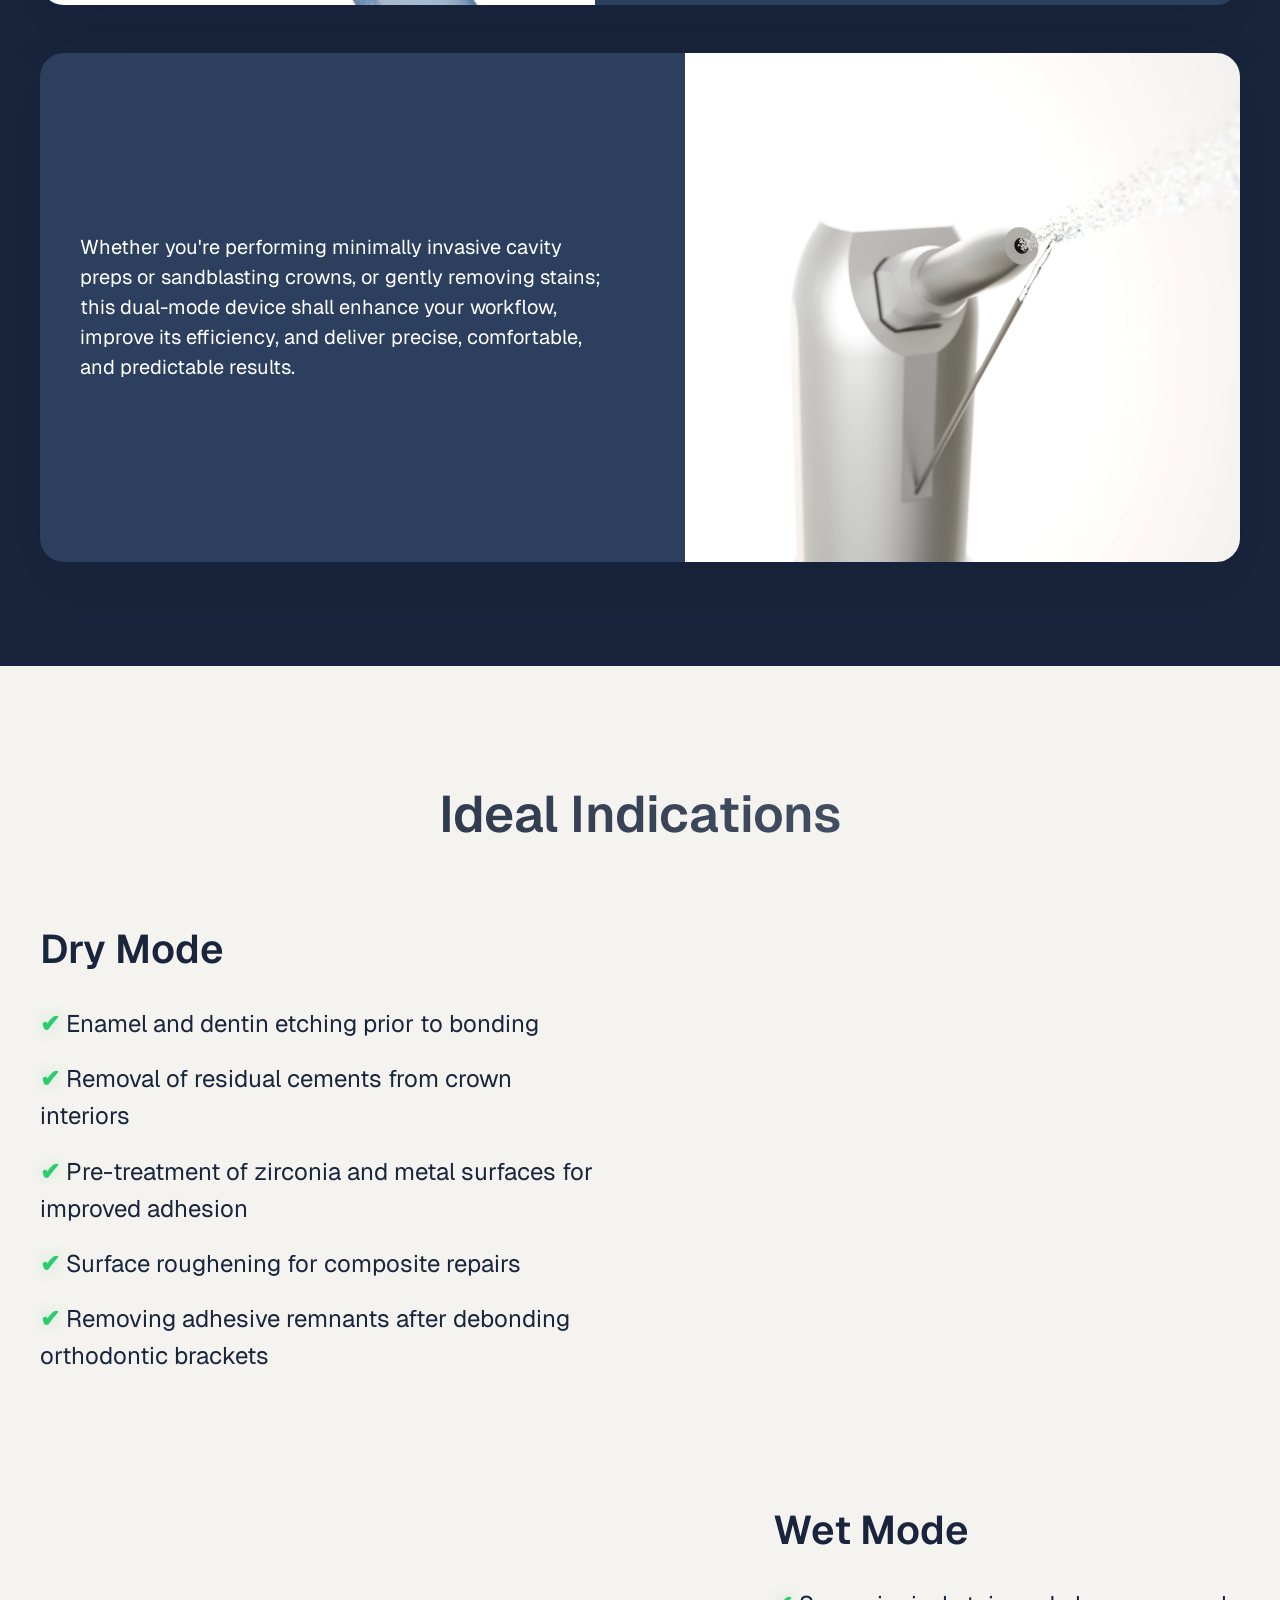
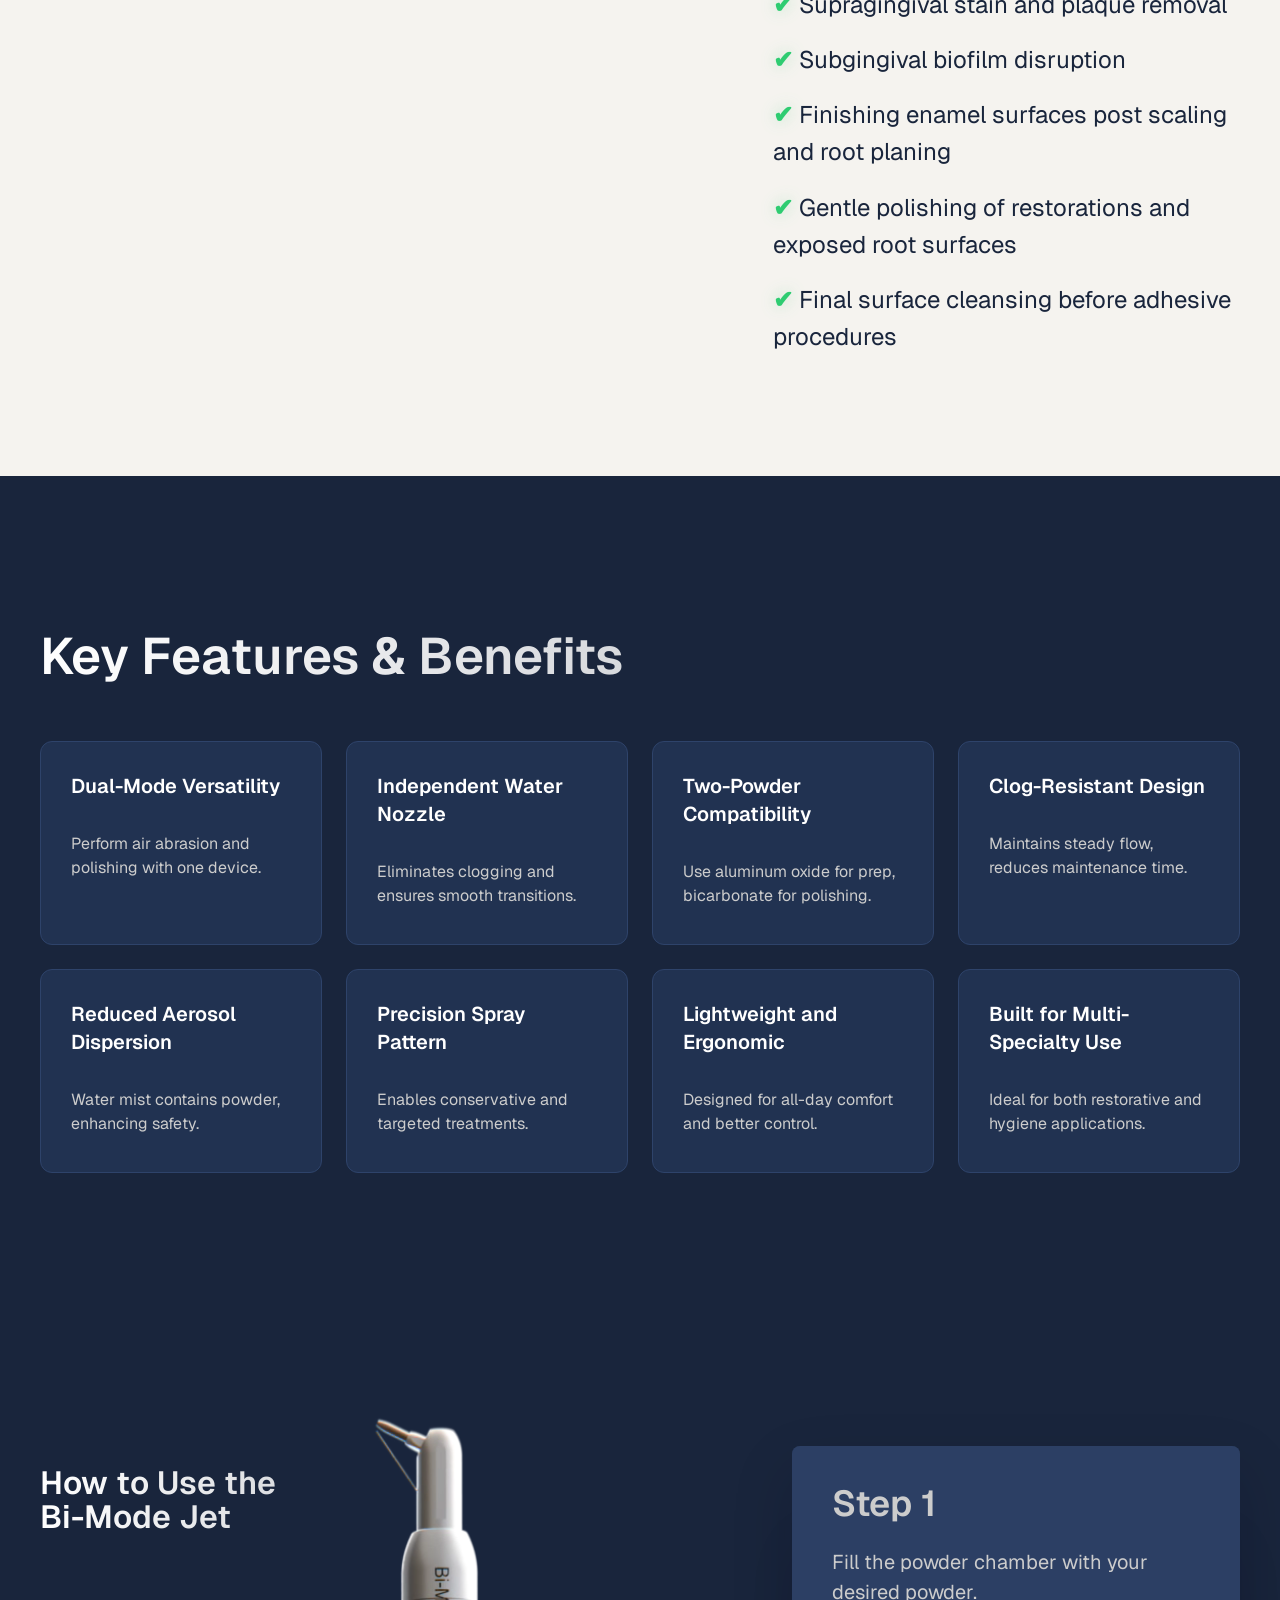
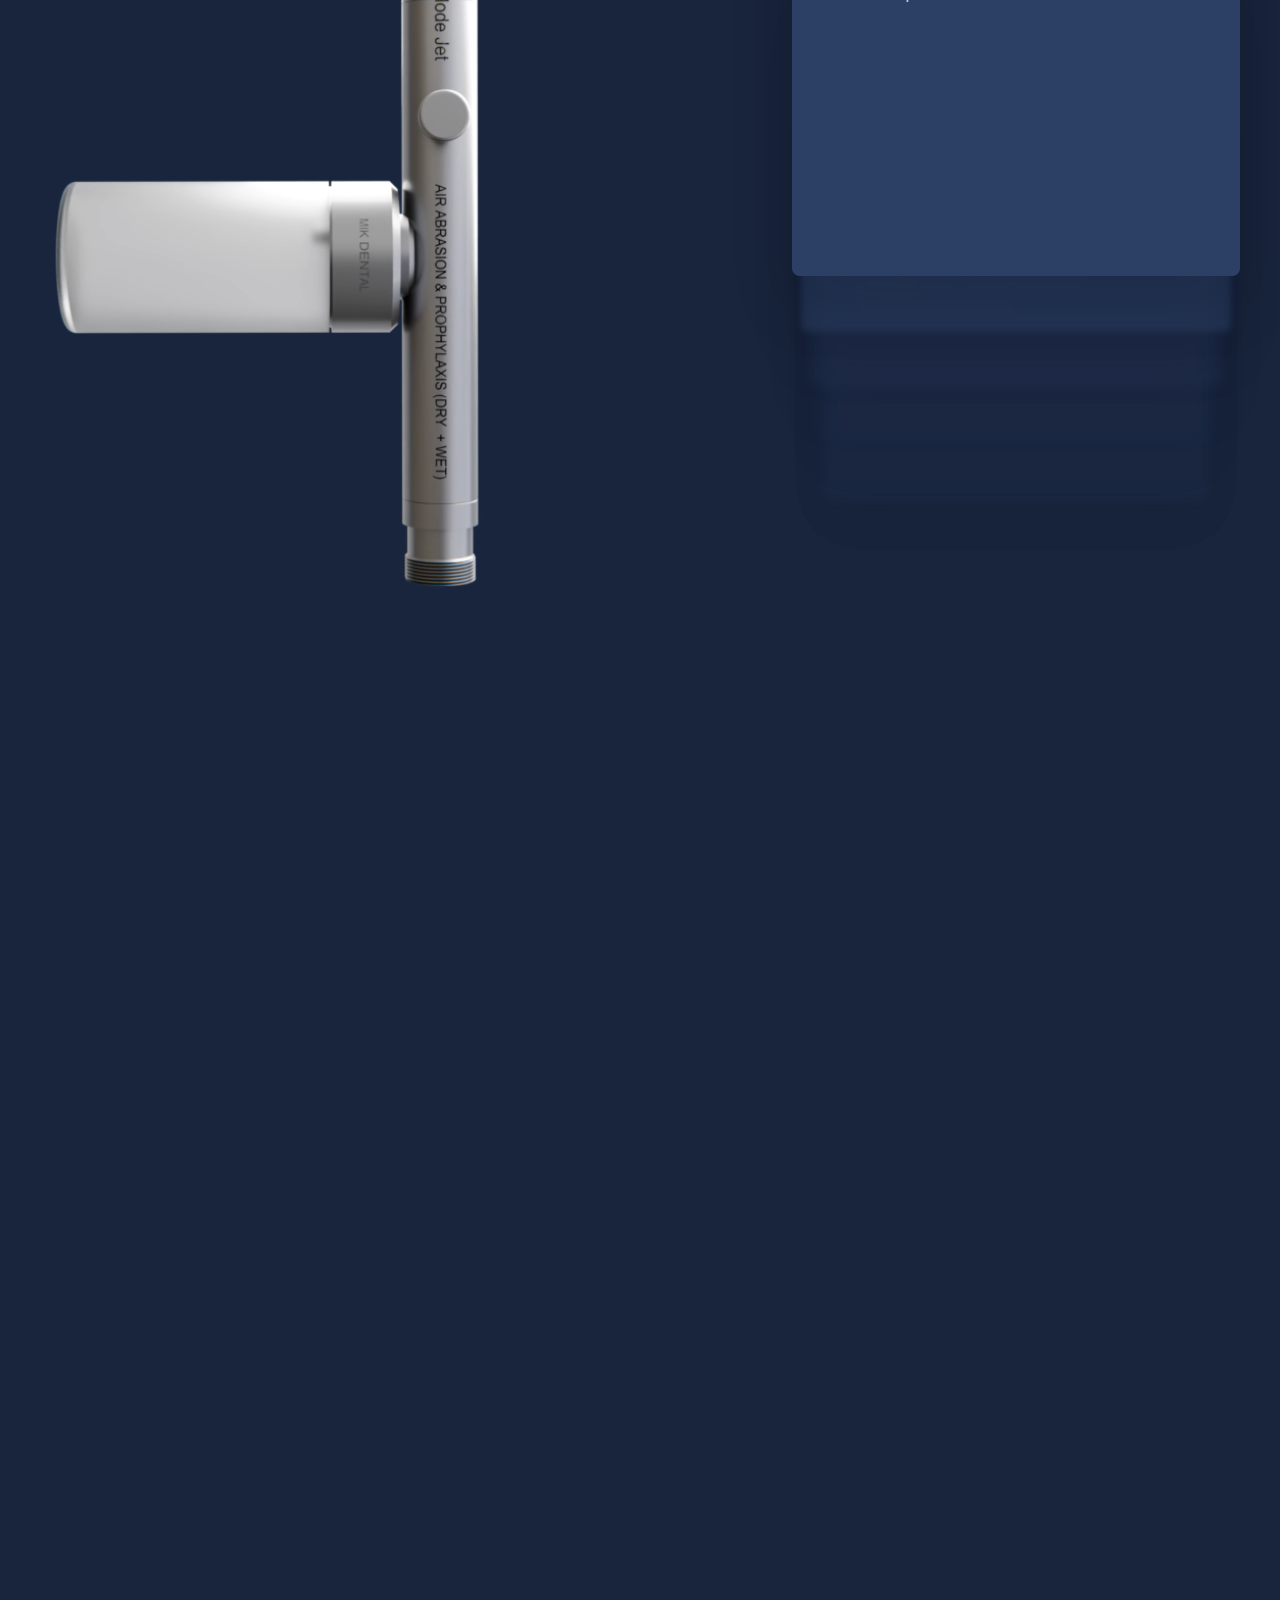
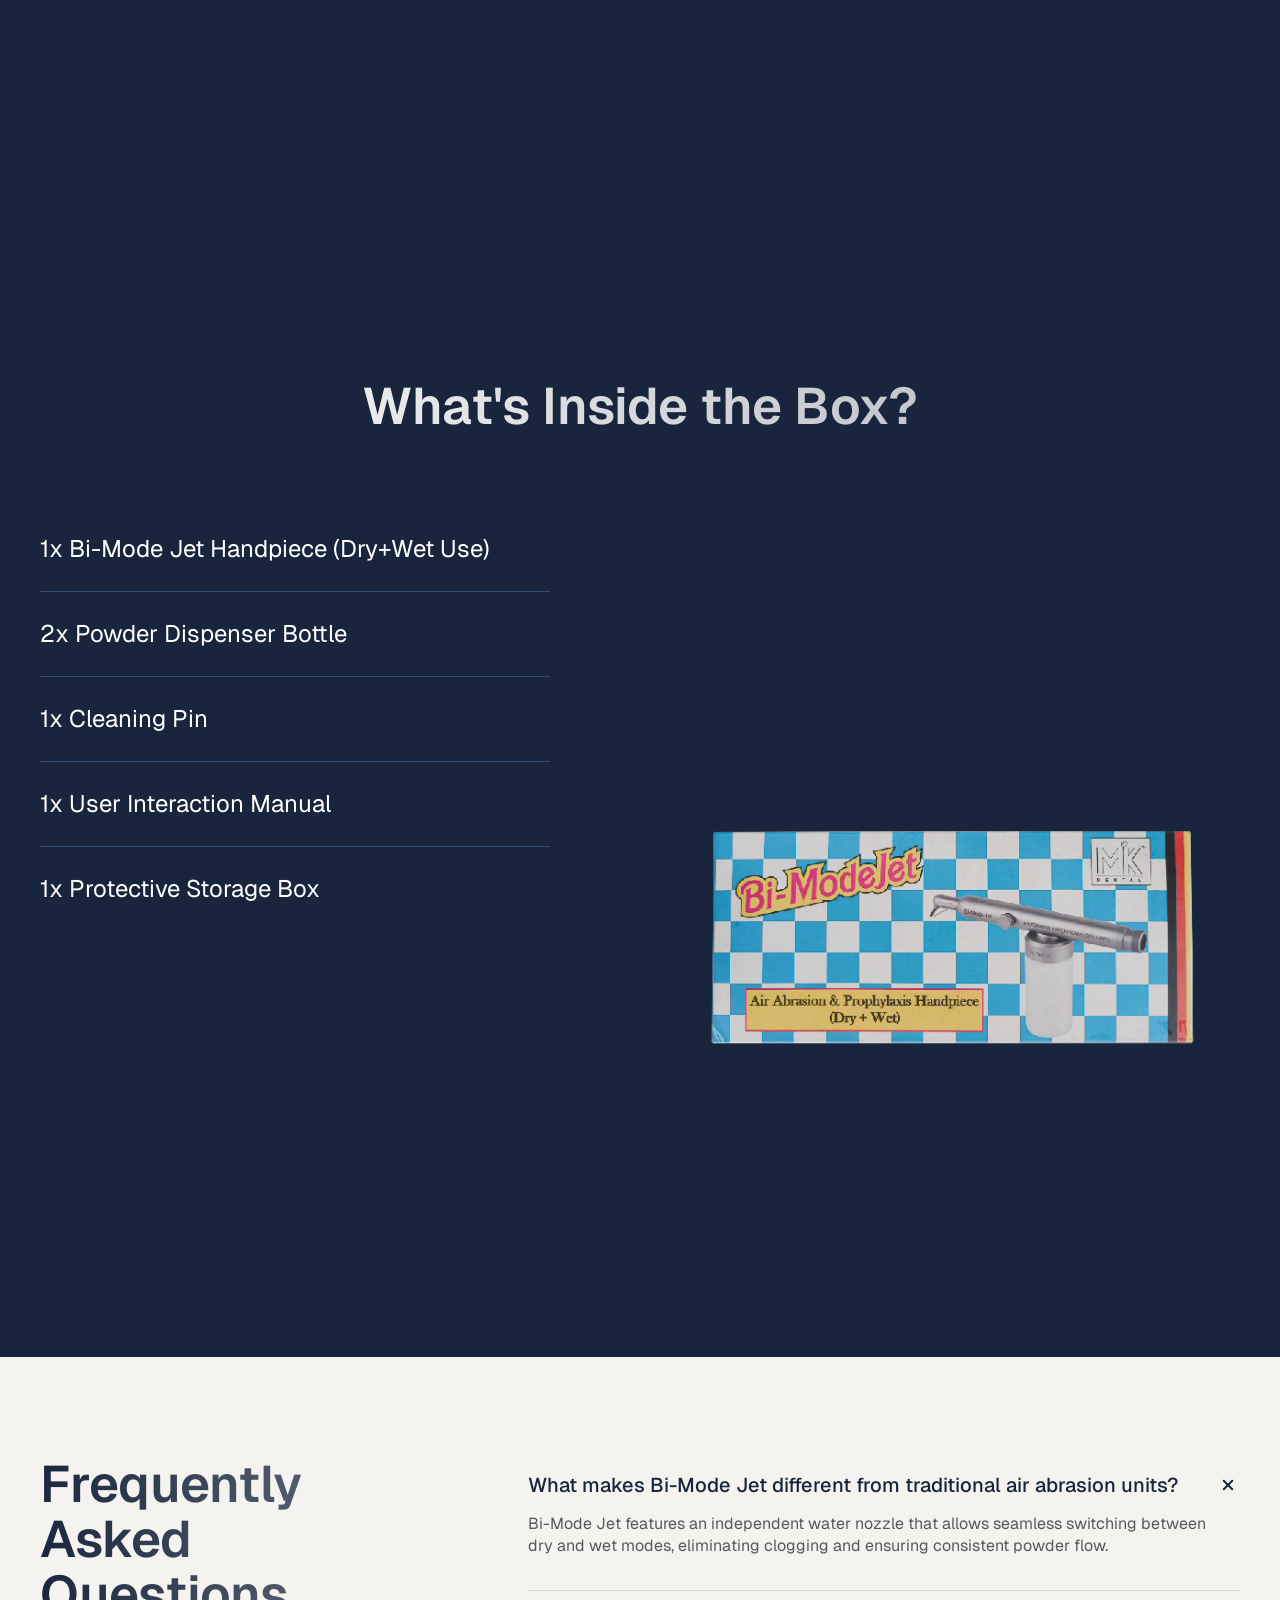
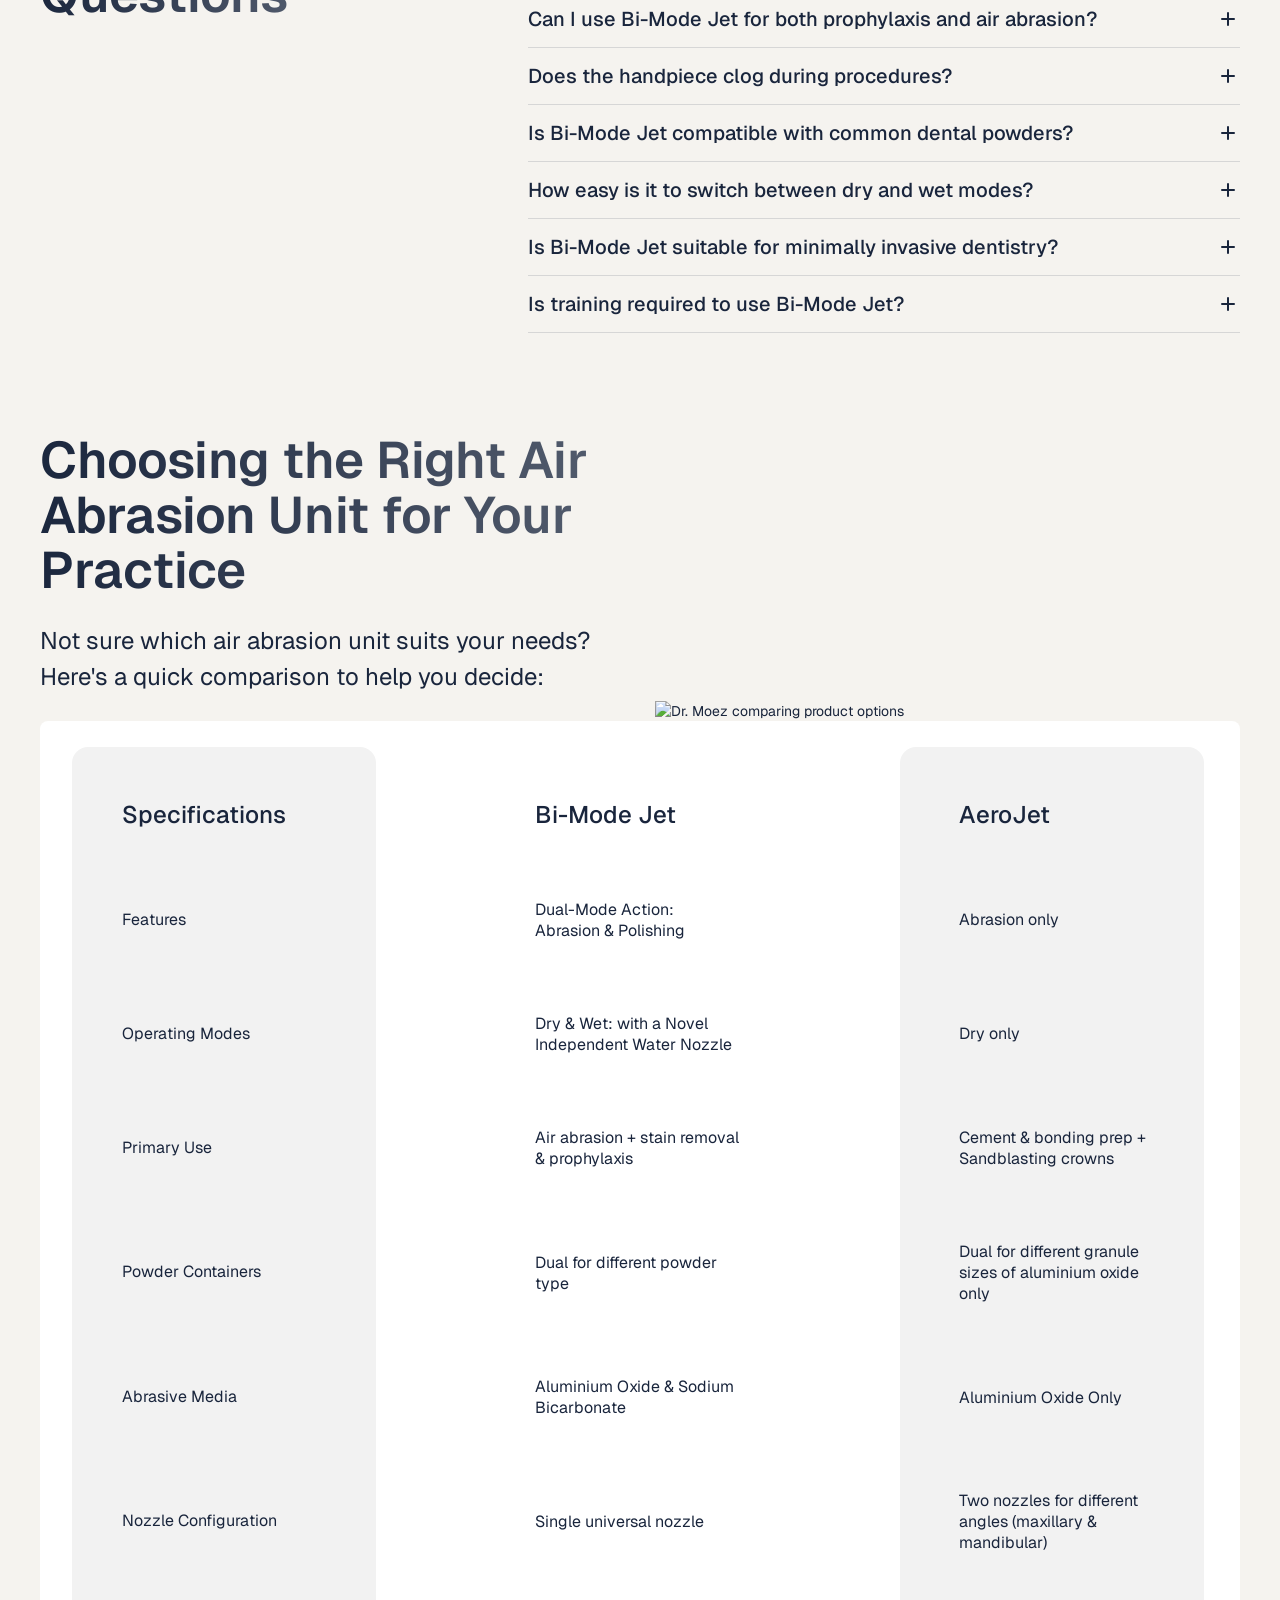
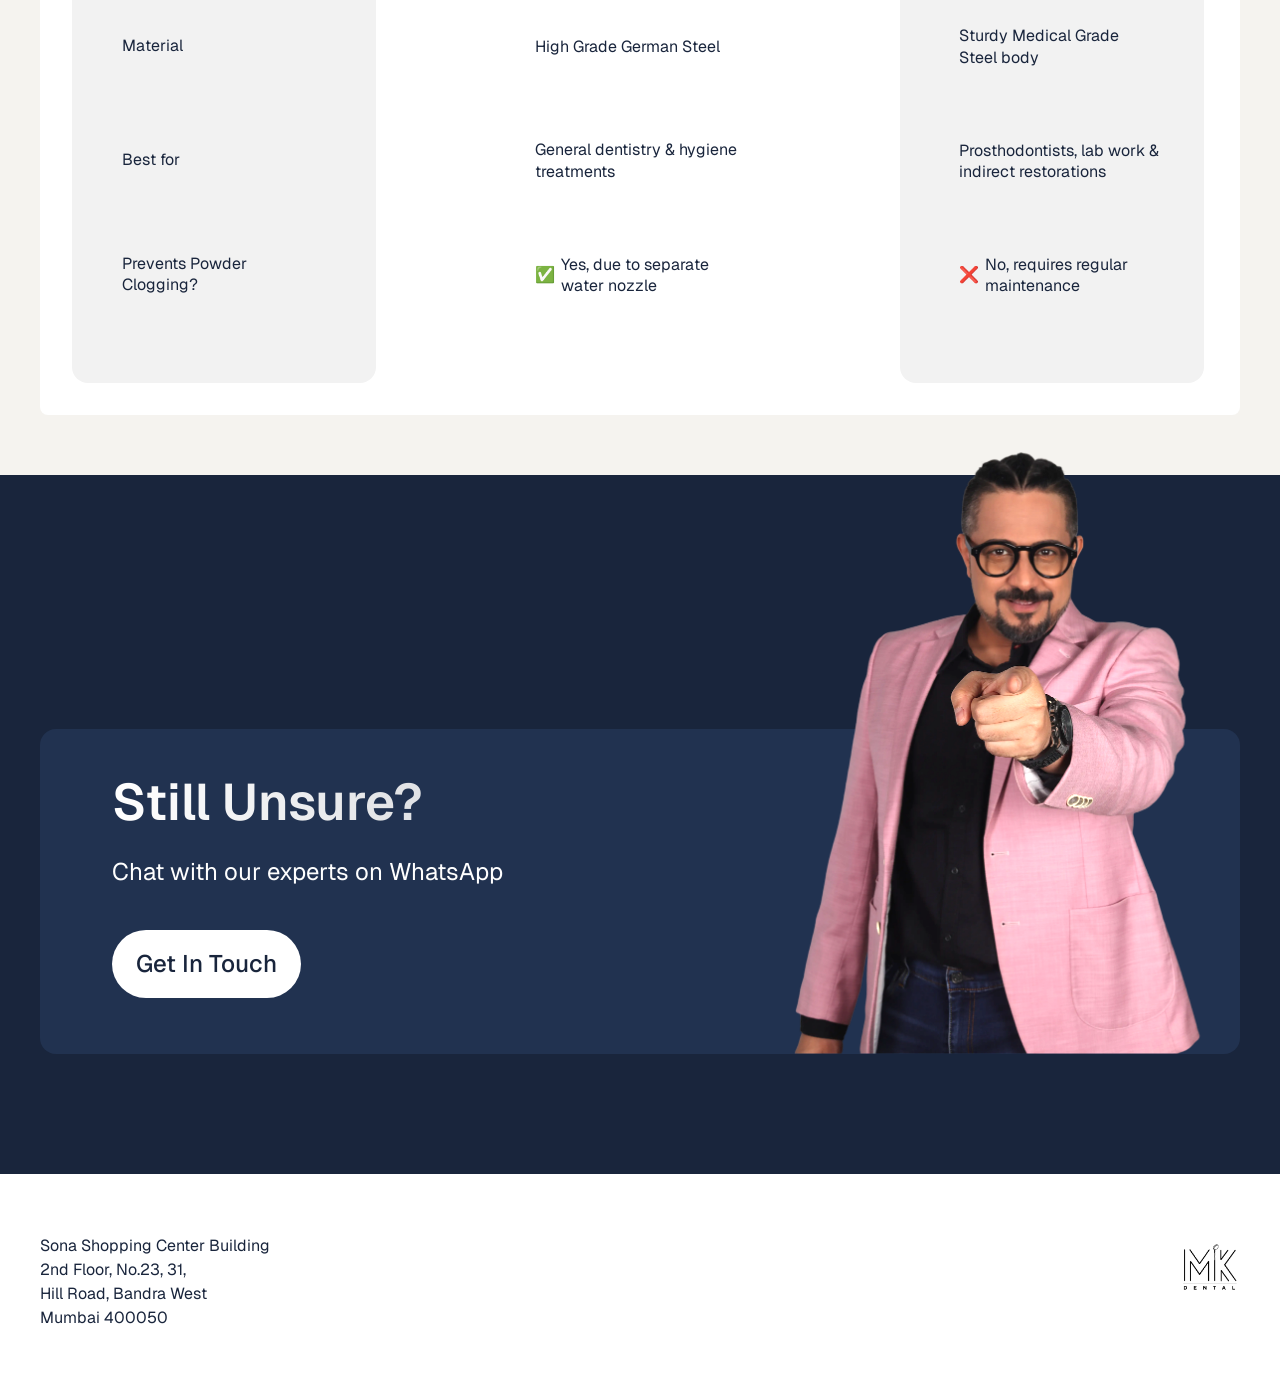
==== commit 039fdbe7: "Add tracking script and accessible purchase links" ====
--- a/bi-mode-jet.html
+++ b/bi-mode-jet.html
@@ -50,6 +50,7 @@
             (n.className += t + "touch"));
       })(window, document);
     </script>
+    <script src="./assets/mik-tracking.js" type="text/javascript"></script>
     <link
       href="./assets/684c4065716931dac3e75159_MIK-Logo-32x32.png"
       rel="shortcut icon"
@@ -604,32 +605,23 @@
             class="bi-mode-jet-logo"
           />
           <div class="bi-mode-jet-nav-actions">
-            <button
+            <a
               class="bi-mode-jet-pill bi-mode-jet-pill-outline"
-              type="button"
-              onclick="
-                window.open(
-                  'https://wa.me/919819000664',
-                  '_blank',
-                  'noopener',
-                )
-              "
+              href="https://wa.me/919819000664"
+              target="_blank"
+              rel="noopener noreferrer"
             >
               Contact Us
-            </button>
-            <button
+            </a>
+            <a
               class="bi-mode-jet-pill bi-mode-jet-pill-solid"
-              type="button"
-              onclick="
-                window.open(
-                  'https://rzp.io/rzp/kXnVAJlP',
-                  '_blank',
-                  'noopener',
-                )
-              "
+              href="https://rzp.io/rzp/kXnVAJlP"
+              target="_blank"
+              rel="noopener noreferrer"
+              data-track-placement="header"
             >
               <span>Buy Now</span>
-            </button>
+            </a>
           </div>
         </div>
       </section>
@@ -2115,19 +2107,14 @@
             <div class="bi-mode-jet-contact-copy">
               <h2 class="bi-mode-jet-gradient-heading">Still Unsure?</h2>
               <p>Chat with our experts on WhatsApp</p>
-              <button
+              <a
                 class="bi-mode-jet-pill bi-mode-jet-pill-solid"
-                type="button"
-                onclick="
-                  window.open(
-                    'https://wa.me/919819000664',
-                    '_blank',
-                    'noopener',
-                  )
-                "
+                href="https://wa.me/919819000664"
+                target="_blank"
+                rel="noopener noreferrer"
               >
                 Get In Touch
-              </button>
+              </a>
             </div>
             <img
               src="./assets/bi-mode-jet-contact-doctor.png"
